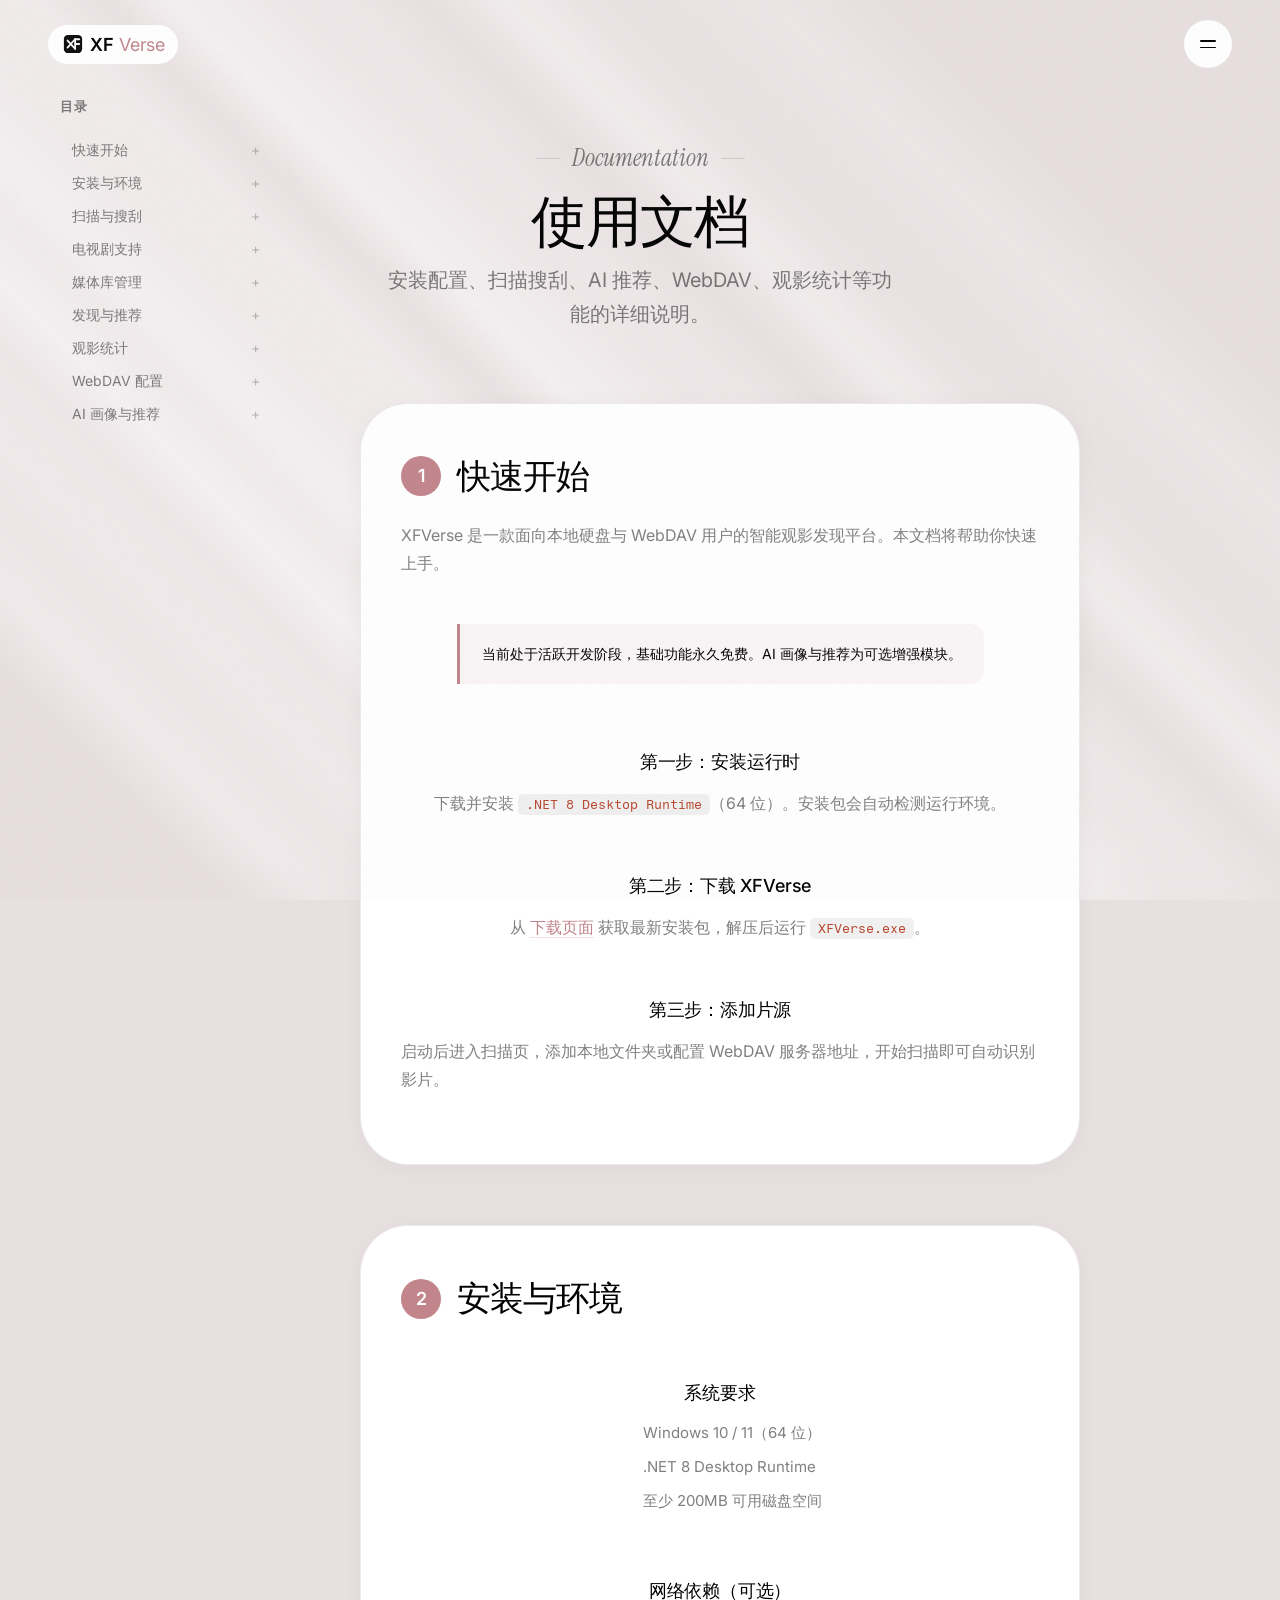
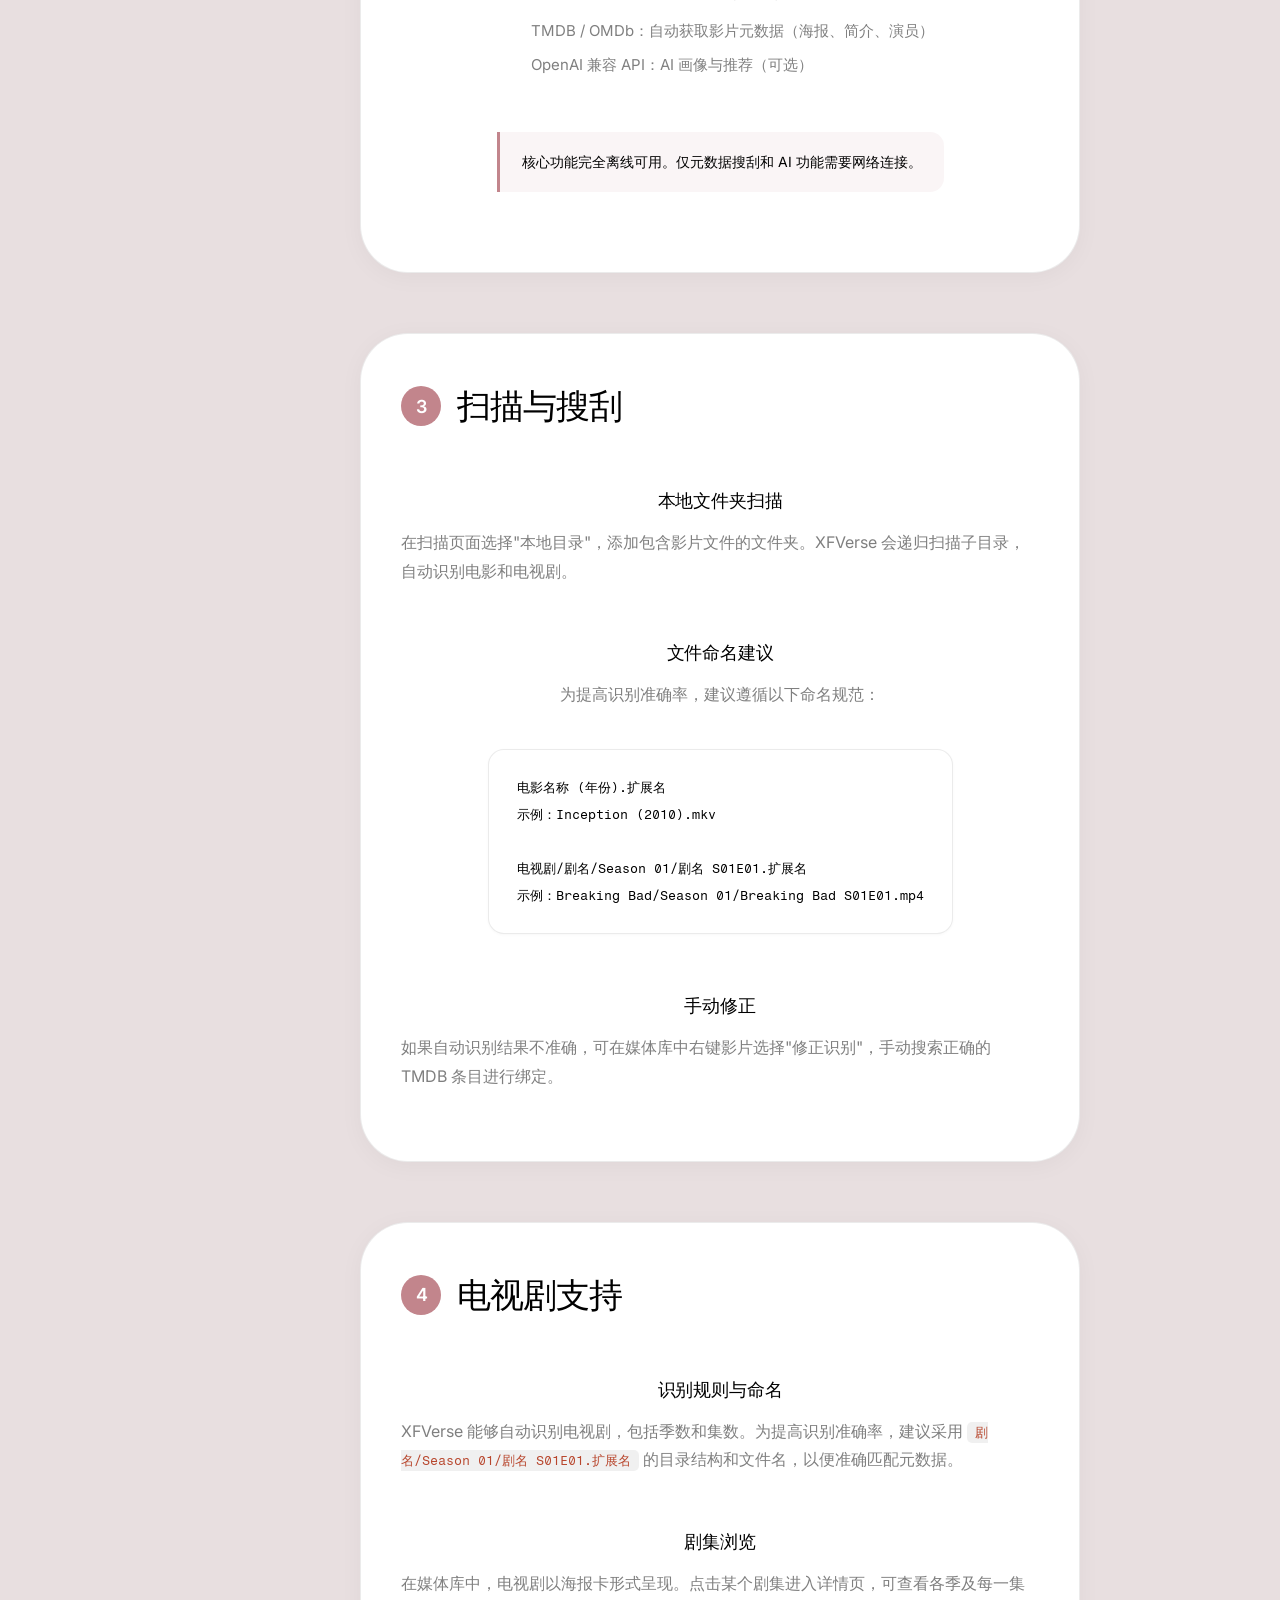
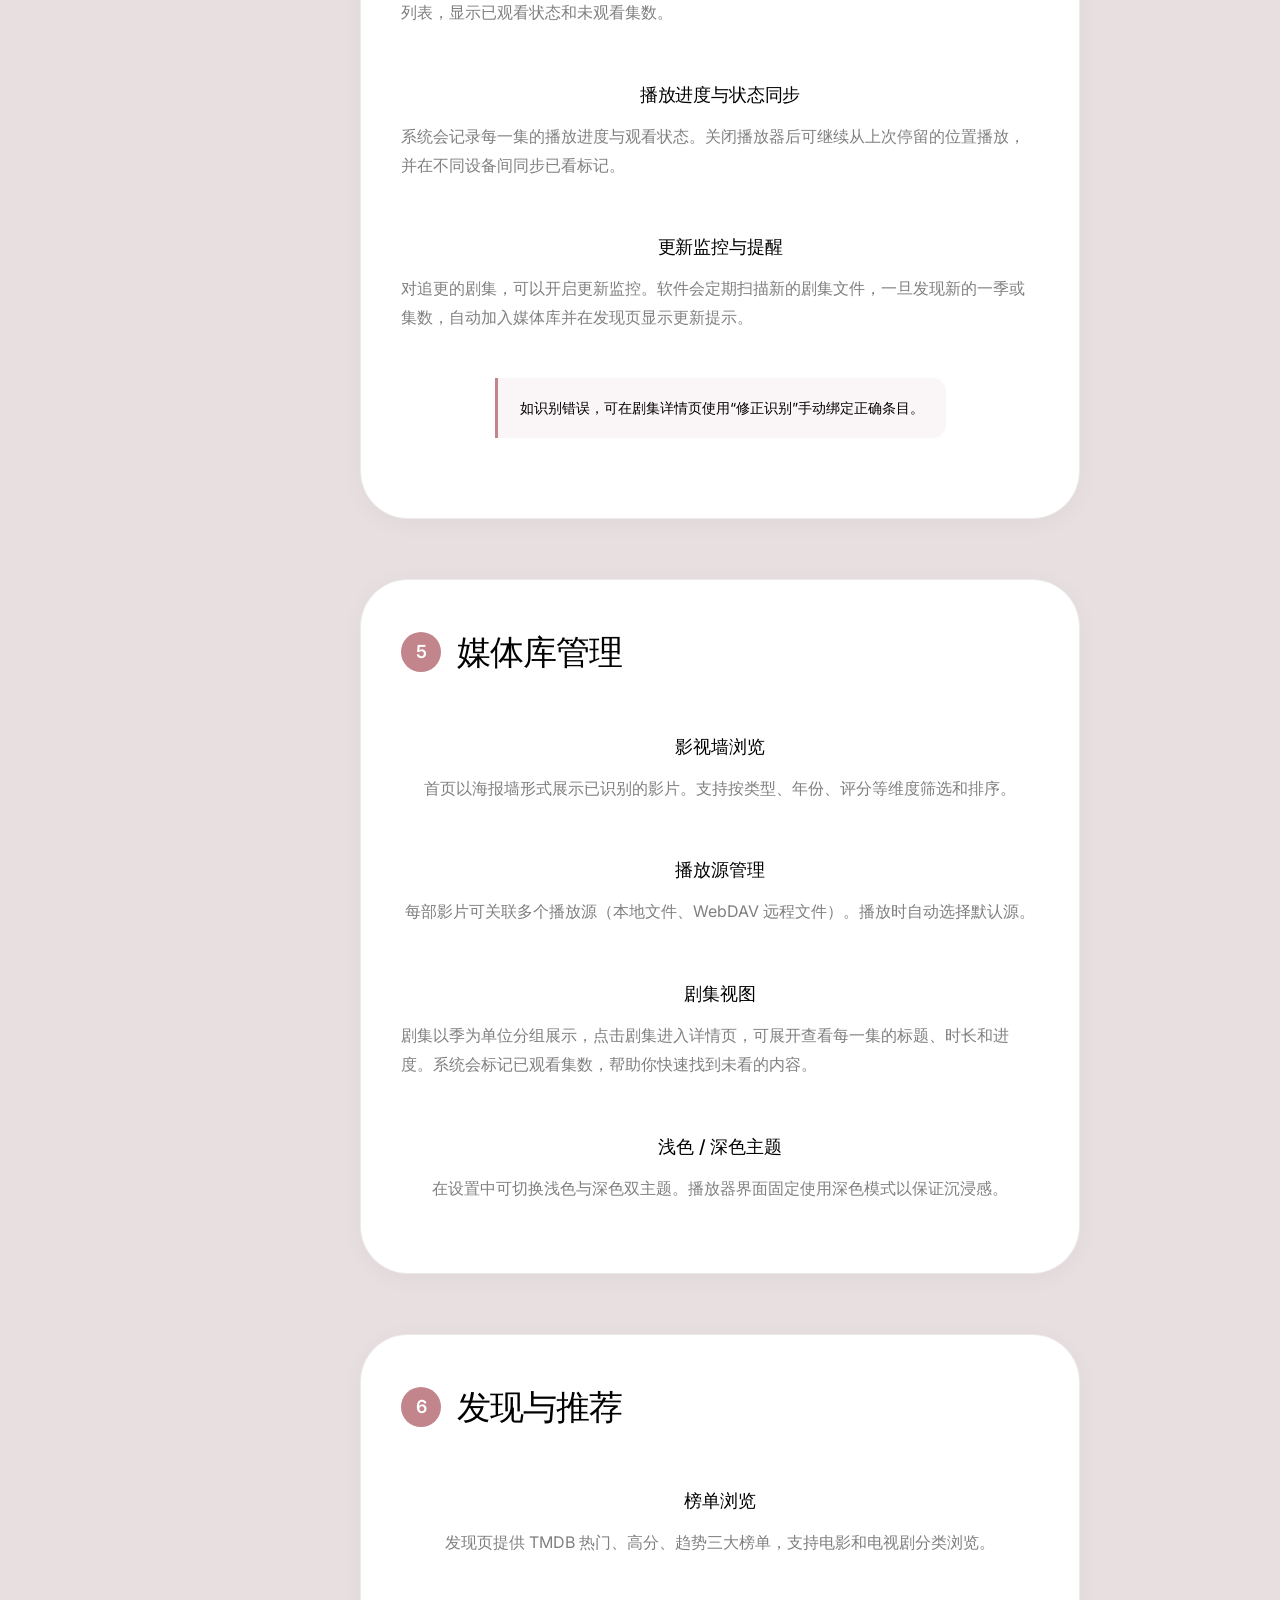
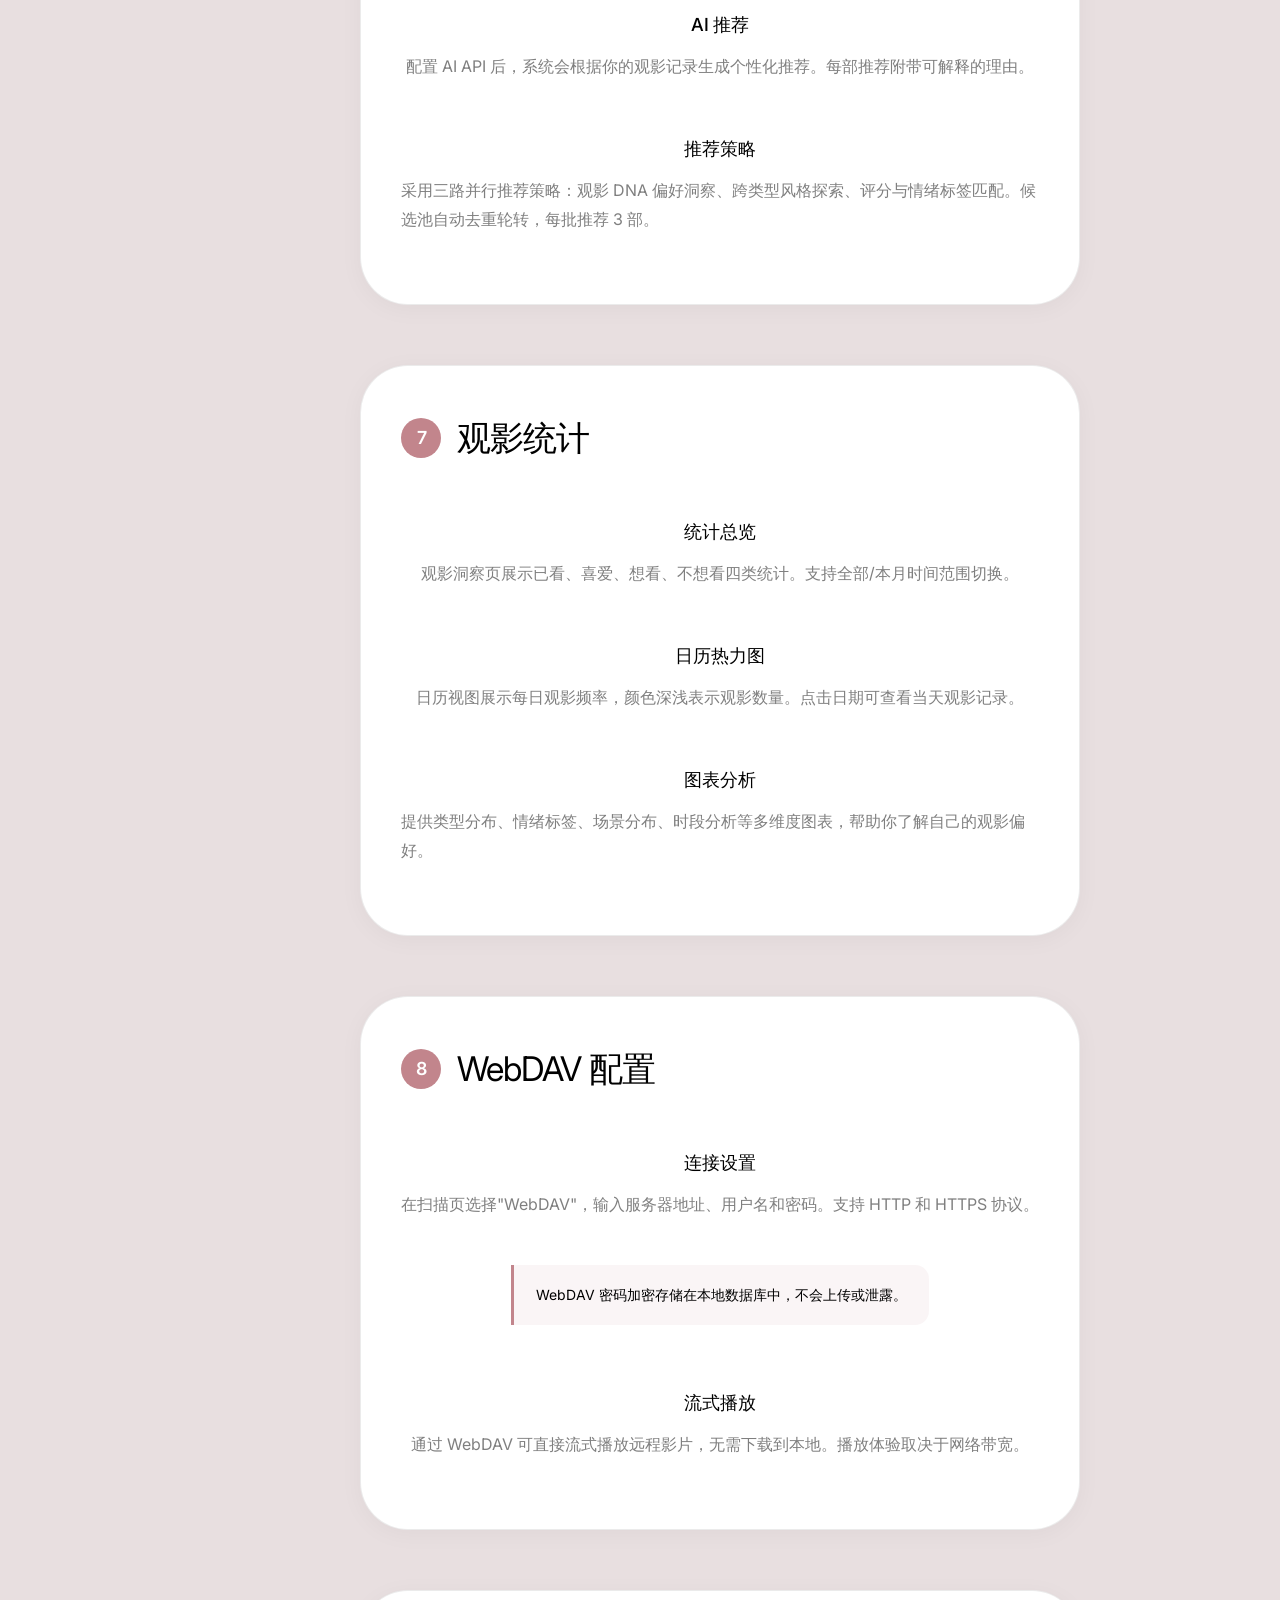
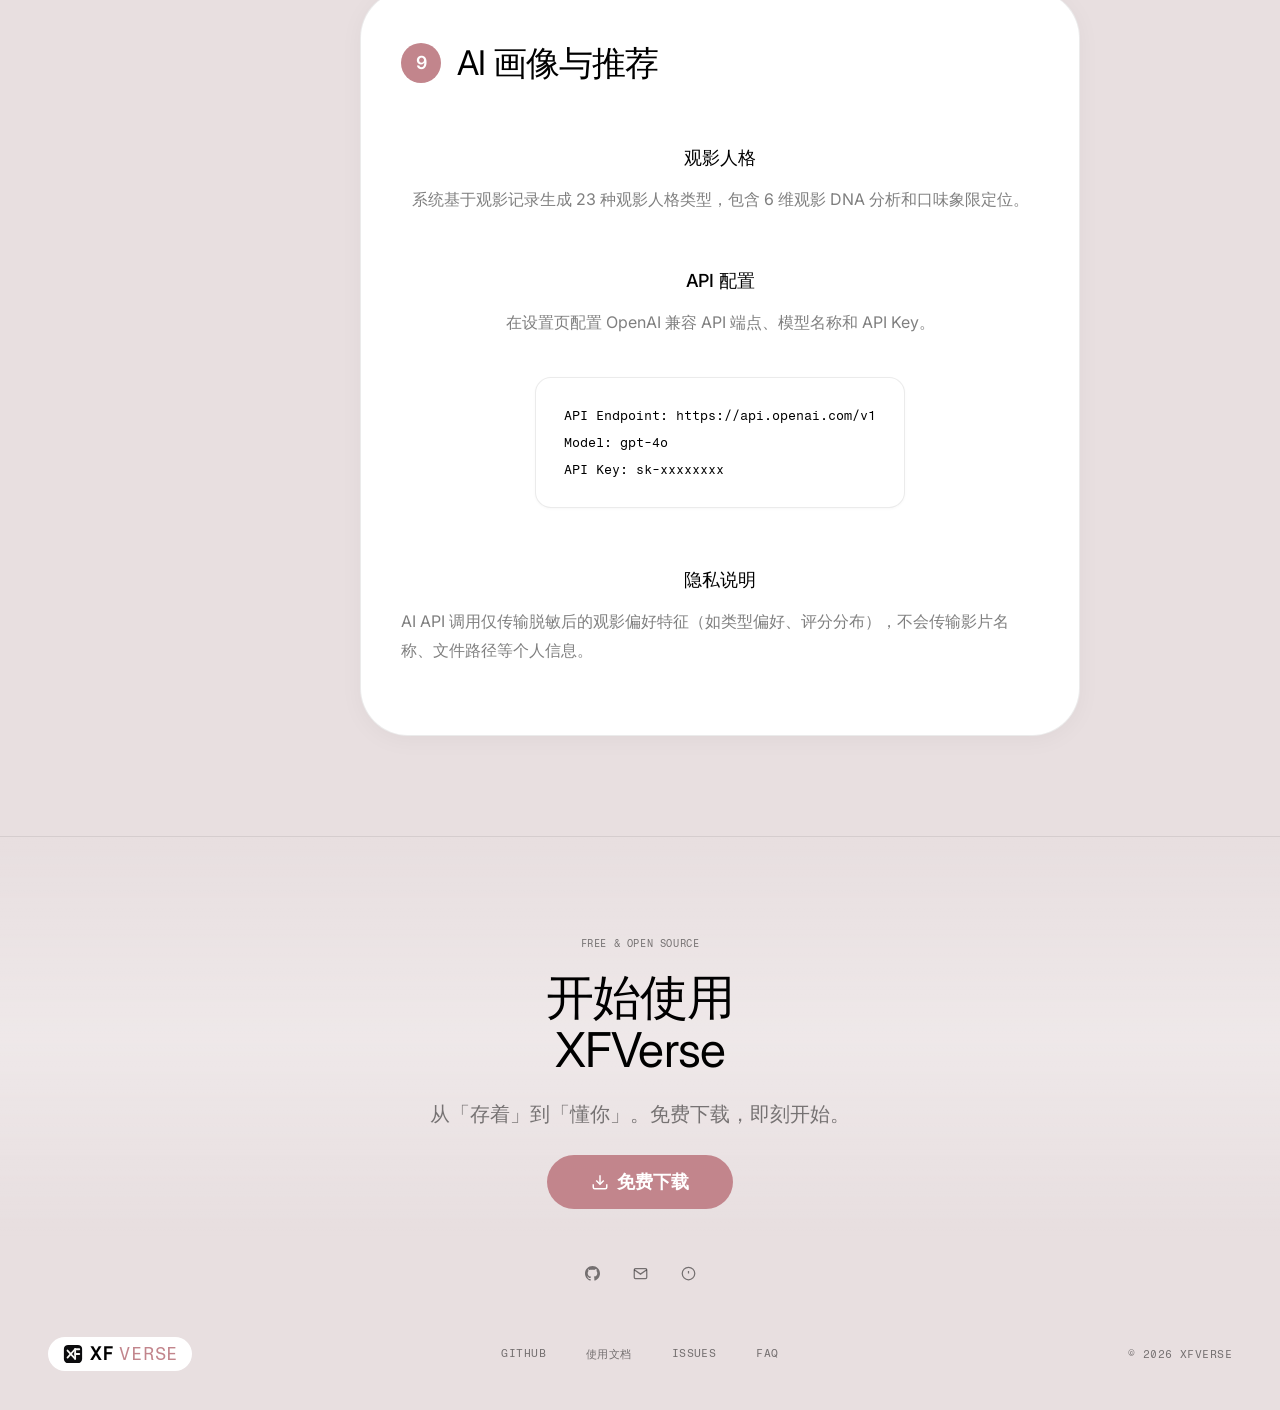
==== docs.html @ d174ed67 "fix: sidebar fixed at left:48px (aligned with logo), content centered independently - Sidebar: posit" ====
<!doctype html>
<html lang="zh-CN">
<head>
<meta charset="utf-8">
<meta name="viewport" content="width=device-width,initial-scale=1">
<title>XFVerse — 使用文档</title>
<meta name="description" content="XFVerse 使用文档 — 安装配置、扫描搜刮、AI 推荐、WebDAV、观影统计等功能的详细说明。">
<meta property="og:title" content="XFVerse — 使用文档">
<meta name="twitter:title" content="XFVerse — 使用文档">
<link rel="icon" href="assets/logo.svg">
<link rel="preconnect" href="https://fonts.googleapis.com">
<link rel="preconnect" href="https://fonts.gstatic.com" crossorigin>
<link href="https://fonts.googleapis.com/css2?family=Fragment+Mono&family=Instrument+Serif:ital@0;1&family=Inter:opsz,wght@14..32,300;14..32,400;14..32,500;14..32,600;14..32,700&display=swap" rel="stylesheet">
<style>

/* Inter Display alias — Hanzo uses "Inter Display" as separate family */
@font-face{font-family:"Inter Display";src:local("Inter");font-weight:300 700;font-style:normal;font-display:swap}
@font-face{font-family:"Inter Display";src:local("Inter");font-weight:300 700;font-style:italic;font-display:swap}

/* ============ RESET & ROOT ============ */
*,*::before,*::after{box-sizing:border-box;margin:0;padding:0}
:root{
  --bg:#e8dfe0;
  --surface:#fff;
  --surface-hover:#f5f5f5;
  --text:#000;
  --text-secondary:rgba(0,0,0,.5);
  --text-tertiary:rgba(0,0,0,.25);
  --accent:#c2858c;
  --accent-glow:rgba(194,133,140,.18);
  --accent-subtle:rgba(194,133,140,.08);
  --border:rgba(0,0,0,.08);
  --border-strong:rgba(0,0,0,.12);
  --radius-sm:16px;
  --radius-md:24px;
  --radius-lg:48px;
  --radius-xl:143px;
  --radius-pill:154px;
  --radius-wordmark:22px;
  --ease: cubic-bezier(.16,1,.3,1);
}
html{scroll-behavior:smooth;font-optical-sizing:auto}
body{
  background:var(--bg);color:var(--text);
  font-family:"Inter","PingFang SC","Microsoft YaHei",sans-serif;
  font-size:18px;font-weight:400;line-height:1.5;
  -webkit-font-smoothing:antialiased;-moz-osx-font-smoothing:grayscale;
  text-rendering:optimizeLegibility;
  position:relative;overflow-x:hidden;
}

/* ---- Background lights (Hanzo: white gradient blocks + mask) ---- */
.bg-light{position:fixed;inset:0;z-index:0;pointer-events:none;overflow:hidden}
.bg-light span{position:absolute;display:block;height:1269px;top:-209px;background:linear-gradient(#fff 0% 84%,transparent 100%);opacity:.4;transform:skewX(45deg)}
.bg-light span:nth-child(1){width:591px;left:calc(33.6% - 295px);mask:linear-gradient(90deg,transparent 0%,#000 20%,#000 55%,rgba(0,0,0,.13) 67%,#000 78%,transparent 97%)}
.bg-light span:nth-child(2){width:582px;left:calc(-1.5% - 291px);mask:linear-gradient(90deg,transparent 11%,#000 26%,rgba(0,0,0,.55) 42%,rgba(0,0,0,.13) 67%,#000 78%,transparent 97%)}
.bg-light span:nth-child(3){width:520px;left:calc(60% - 260px);mask:linear-gradient(90deg,transparent 0%,#000 25%,#000 50%,rgba(0,0,0,.2) 65%,#000 80%,transparent 95%);opacity:.3}
.bg-light span:nth-child(4){width:480px;left:calc(85% - 240px);mask:linear-gradient(90deg,transparent 5%,#000 22%,rgba(0,0,0,.4) 45%,#000 72%,transparent 98%);opacity:.25}
.bg-light span:nth-child(5){width:440px;left:calc(10% - 220px);mask:linear-gradient(90deg,transparent 0%,#000 18%,#000 55%,rgba(0,0,0,.15) 70%,#000 82%,transparent 100%);opacity:.25}

/* ---- Noise texture (SVG filter, adjusted to match Hanzo PNG) ---- */
body::after{
  content:"";position:fixed;inset:0;z-index:9999;pointer-events:none;opacity:.06;
  background-image:url("data:image/svg+xml,%3Csvg width='256' height='256' xmlns='http://www.w3.org/2000/svg'%3E%3Cfilter id='n'%3E%3CfeTurbulence type='fractalNoise' baseFrequency='.65' numOctaves='3' stitchTiles='stitch'/%3E%3C/filter%3E%3Crect width='256' height='256' filter='url(%23n)'/%3E%3C/svg%3E");
  background-repeat:repeat;background-size:256px;
}
a{color:inherit;text-decoration:none}ul{list-style:none}img{display:block;max-width:100%}

/* ============ TYPOGRAPHY (Hanzo scale: 108,80,72,56,48,44,32,28,24,20,18,16,13,12) ============ */
h1{font:400 clamp(48px,7vw,108px)/1.05 "Inter Display","Inter","PingFang SC",sans-serif;letter-spacing:-.03em;font-feature-settings:'salt' on}
h2{font:400 clamp(28px,4vw,48px)/1.12 "Inter Display","Inter","PingFang SC",sans-serif;letter-spacing:-.02em;font-feature-settings:'salt' on}
h3{font:400 24px/1.3 "Inter Display","Inter","PingFang SC",sans-serif;letter-spacing:-.01em;font-feature-settings:'salt' on}
.desc{font-size:clamp(16px,2vw,20px);color:var(--text-secondary);line-height:1.7}
.mono{font:400 11px "Fragment Mono",monospace;text-transform:uppercase;letter-spacing:.08em}
.big-num{font:300 clamp(44px,5vw,72px)/1 "Inter Display","Inter","PingFang SC",sans-serif}

/* ============ NAV (Hanzo: floating, no title bar, wordmark pill) ============ */
nav{position:fixed;top:20px;left:0;right:0;z-index:100;display:flex;align-items:center;justify-content:space-between;padding:0 48px}
.logo{font-size:18px;font-weight:600;letter-spacing:-.02em;color:var(--text);background:var(--surface);border-radius:var(--radius-wordmark);padding:6px 14px;transition:background .2s;display:inline-flex;align-items:center;gap:6px}
.logo:hover{background:var(--surface-hover)}
.logo span{font-weight:400;color:var(--accent)}

/* Menu button (Hanzo: white pill, 2-line icon) */
.menu-btn{width:48px;height:48px;border-radius:48px;background:#fff;border:none;cursor:pointer;display:flex;flex-direction:column;align-items:center;justify-content:center;gap:5px;position:relative;z-index:220;box-shadow:none;transition:background .25s var(--ease),transform .25s var(--ease)}
.menu-btn:hover{background:#f5f5f5}
.menu-btn span{display:block;width:16px;height:1.5px;background:#000;border-radius:10px;transform-origin:center;transition:transform .35s var(--ease),opacity .25s var(--ease)}
.menu-btn.open span:nth-child(1){transform:translateY(3.25px) rotate(45deg)}
.menu-btn.open span:nth-child(2){transform:translateY(-3.25px) rotate(-45deg)}

/* Menu overlay (transparent catch layer) */
.menu-overlay{position:fixed;inset:0;z-index:180;background:transparent;opacity:0;pointer-events:none;transition:opacity .25s var(--ease)}
.menu-overlay.open{opacity:1;pointer-events:auto}

/* Menu panel (compact top-right popover) */
/* Menu panel — Hanzo exact: asymmetric radius, dialog role */
.menu-panel{position:fixed;top:76px;right:48px;z-index:181;display:flex;flex-direction:column;align-items:stretch;gap:0;background:#fff;border-radius:24px 8px 24px 24px;padding:12px 8px 10px;min-width:200px;box-shadow:0 0 0 .5px rgba(0,0,0,.06),0 2px 8px rgba(0,0,0,.04),0 16px 48px rgba(0,0,0,.12);opacity:0;pointer-events:none;transform-origin:100% 0%;transform:translateY(-4px) scale(.96);transition:opacity .2s var(--ease),transform .24s var(--ease)}
.menu-overlay.open .menu-panel{opacity:1;pointer-events:auto;transform:translateY(0) scale(1)}
.menu-panel a{font:400 15px/1.4 "Inter Display","Inter","PingFang SC",sans-serif;letter-spacing:-.01em;color:#000;text-decoration:none;padding:8px 16px;border-radius:8px;transition:background .15s}
.menu-panel a:hover{background:rgba(0,0,0,.04)}
.menu-panel .menu-cta{font-weight:600;color:var(--accent)}
.menu-panel .menu-cta:hover{background:rgba(0,0,0,.04);color:var(--accent)}
/* Social icon row */
.menu-social{display:flex;gap:8px;padding:10px 12px 2px;margin-top:4px;border-top:1px solid rgba(0,0,0,.06)}
.menu-social a{display:flex;align-items:center;justify-content:center;width:34px;height:34px;border-radius:154px;border:1px solid rgba(0,0,0,.15);color:rgba(0,0,0,.4);padding:0;transition:border-color .2s,color .2s}
.menu-social a:hover{color:#000;border-color:rgba(0,0,0,.3);background:transparent}
.menu-social svg{width:15px;height:15px}

/* ============ SECTIONS ============ */
section{width:100%;display:flex;flex-direction:column;align-items:center;padding:120px 48px;position:relative;overflow:hidden}
.sec-wrap{width:100%;max-width:960px;display:flex;flex-direction:column;align-items:center}
.sec-wrap-wide{width:100%;max-width:1440px;display:flex;flex-direction:column;align-items:center}

.sec-head{display:flex;flex-direction:column;align-items:center;gap:16px;width:100%;margin-bottom:80px;text-align:center}
.sec-head .desc{max-width:560px}

.sec-tag{display:flex;align-items:center;gap:12px}
.sec-tag::before,.sec-tag::after{content:"";width:24px;height:1px;background:var(--border-strong)}
.sec-tag em{font-family:"Instrument Serif",serif;font-size:24px;font-style:italic;color:var(--text-secondary);font-weight:400}

/* ============ HERO (Hanzo pattern: slideshow + heading + ticker + desc + CTA) ============ */
.hero{min-height:100vh;justify-content:center;text-align:center;padding:160px 48px 100px}
.hero-content{position:relative;z-index:1;display:flex;flex-direction:column;align-items:center;gap:24px;max-width:960px}

/* Hero inline slideshow (Hanzo: small card inside heading, vertical scroll) */
.hero-heading{display:flex;flex-wrap:wrap;justify-content:center;align-items:center;gap:14px;max-width:1000px;text-align:center;font:400 clamp(48px,7vw,108px)/1.05 "Inter Display","Inter","PingFang SC",sans-serif;letter-spacing:-.03em;font-feature-settings:'salt' on}
.hero-heading span{display:inline-block;white-space:nowrap}
.hero-inline-slideshow{width:144px;height:108px;aspect-ratio:4/3;border:2px solid #000;border-radius:36px;background:#000;overflow:hidden;flex:0 0 auto;transform:rotate(-2.3deg);box-shadow:.565px .565px .799px -.708px rgba(0,0,0,.5),1.445px 1.445px 2.044px -1.417px rgba(0,0,0,.48),2.897px 2.897px 4.098px -2.125px rgba(0,0,0,.45),5.492px 5.492px 7.768px -2.833px rgba(0,0,0,.4),10.917px 10.917px 15.44px -3.542px rgba(0,0,0,.32),24px 24px 33.94px -4.25px rgba(0,0,0,.12)}
.hero-inline-track{display:flex;flex-direction:column;width:100%;height:100%;animation:hero-slide-y 9s infinite cubic-bezier(.16,1,.3,1)}
.hero-inline-track img{width:100%;height:100%;flex:0 0 100%;object-fit:cover;display:block}
@keyframes hero-slide-y{0%,28%{transform:translateY(0)}33%,61%{transform:translateY(-100%)}66%,94%{transform:translateY(-200%)}100%{transform:translateY(0)}}

.badge-red{display:inline-flex;align-items:center;gap:8px;padding:6px 18px;border-radius:100px;background:var(--accent);color:#fff;font:400 11px "Fragment Mono",monospace;letter-spacing:.04em;text-transform:uppercase}
.badge-red .dot{width:6px;height:6px;background:#8cd68f;border-radius:50%;flex-shrink:0}
.badge-outline{display:inline-flex;align-items:center;gap:8px;padding:6px 18px;border-radius:100px;border:1px solid var(--border-strong);font:400 11px "Fragment Mono",monospace;color:var(--text-secondary);letter-spacing:.04em;text-transform:uppercase}
.badge-outline .dot{width:6px;height:6px;background:#8cd68f;border-radius:50%;flex-shrink:0}

.hero .desc{text-align:center;max-width:600px}
.hero-ctas{display:flex;flex-direction:column;align-items:center;gap:16px;margin-top:8px}

/* ============ BUTTONS ============ */
.btn{display:inline-flex;align-items:center;gap:8px;padding:14px 36px;border-radius:var(--radius-pill);font:600 16px/1 "Inter",sans-serif;cursor:pointer;border:none;text-decoration:none;transition:all .35s var(--ease);white-space:nowrap;position:relative}
.btn svg{flex-shrink:0}
.btn-primary{background:var(--accent);color:#fff;overflow:hidden}
.btn-primary::after{content:"";position:absolute;inset:0;background:linear-gradient(135deg,transparent 40%,rgba(255,255,255,.12) 50%,transparent 60%);transform:translateX(-100%);transition:transform .5s}
.btn-primary:hover::after{transform:translateX(100%)}
.btn-primary:hover{transform:translateY(-2px);box-shadow:0 12px 32px var(--accent-glow)}
.btn-dark{background:var(--text);color:#fff}
.btn-dark:hover{background:var(--accent);transform:translateY(-2px);box-shadow:0 12px 32px var(--accent-glow)}
.btn-outline{background:transparent;color:var(--text);border:1px solid var(--border-strong)}
.btn-outline:hover{background:rgba(0,0,0,.03);border-color:rgba(0,0,0,.25);transform:translateY(-1px)}
.btn-lg{padding:18px 44px;font-size:18px}
.btn-xl{padding:22px 52px;font-size:20px}
.btn-group{display:flex;gap:16px;justify-content:center;flex-wrap:wrap}

/* ============ GRIDS ============ */
.grid-2{display:flex;gap:24px;width:100%}
.grid-3{display:flex;gap:10px;width:100%}
.grid-2+.grid-2,.grid-3+.grid-3{margin-top:10px}

/* ============ INTRO: IMAGE CAROUSEL + TAG + PILLS (Hanzo order) ============ */
#features{padding:0 48px 120px}
#features .sec-wrap-wide{max-width:1440px;width:100%}

/* Carousel stage */
.intro-carousel{width:100%;max-width:1440px;height:118vh;min-height:820px;max-height:1120px;position:relative;overflow:hidden;border-radius:24px;background:#2b2b2b;margin:0 auto 88px;box-shadow:0 0 0 8px rgba(255,255,255,.25),0 24px 80px rgba(0,0,0,.08)}

/* Mask overlays */
.intro-mask{position:absolute;left:0;right:0;z-index:2;pointer-events:none}
.intro-mask-top{top:0;height:42%;background:linear-gradient(180deg,#2b2b2b 0%,rgba(43,43,43,.92) 18%,rgba(43,43,43,.55) 48%,rgba(43,43,43,0) 100%)}
.intro-mask-bottom{bottom:0;height:28%;background:linear-gradient(0deg,#2b2b2b 0%,rgba(43,43,43,.7) 30%,rgba(43,43,43,0) 100%)}

/* Tickers stage */
.intro-tickers{position:absolute;z-index:1;left:0;right:0;top:-260px;height:calc(100% + 520px);display:grid;grid-template-columns:repeat(2,minmax(0,1fr));gap:48px;padding:0 48px;overflow:hidden}
.intro-tickers>section{min-width:0;height:100%;overflow:hidden;position:relative;display:flex;justify-content:center}

/* Image column UL */
.intro-carousel ul{width:100%;max-width:560px;margin:0 auto;padding:0;list-style:none;display:flex;flex-direction:column;gap:24px;animation:intro-scroll-up 46s linear infinite;will-change:transform}
.intro-tickers section:nth-child(2) ul{animation-duration:50s;animation-delay:-18s}
.intro-carousel li{width:100%;flex:0 0 auto}
.intro-carousel .carousel-img{width:100%;aspect-ratio:4/3;border-radius:16px;overflow:hidden;position:relative;background:rgba(255,255,255,.04)}
.intro-carousel .carousel-img div{position:absolute;inset:0;border-radius:inherit}
.intro-carousel .carousel-img img{width:100%;height:100%;display:block;object-fit:cover;object-position:center;border-radius:inherit}
@keyframes intro-scroll-up{0%{transform:translateY(0)}100%{transform:translateY(calc(-50% - 12px))}}

/* Center glass button */
.intro-center-btn{position:absolute;z-index:3;top:50%;left:50%;width:128px;height:128px;transform:translate(-50%,-50%);border-radius:213px;border:1px solid rgba(255,255,255,.9);background:rgba(255,255,255,.72);backdrop-filter:blur(3px);-webkit-backdrop-filter:blur(3px);display:flex;align-items:center;justify-content:center;color:#000;text-decoration:none;box-shadow:0 0 0 1px rgba(255,255,255,.35) inset,0 12px 32px rgba(0,0,0,.12);transition:transform .35s cubic-bezier(.16,1,.3,1),background .35s,box-shadow .35s}
.intro-center-btn svg{width:32px;height:32px;flex-shrink:0}
.intro-center-btn span{position:absolute;left:50%;bottom:-42px;transform:translateX(-50%) translateY(8px);white-space:nowrap;opacity:0;padding:8px 12px;border-radius:999px;background:#000;color:#fff;font:400 11px/1 "Fragment Mono",monospace;text-transform:uppercase;letter-spacing:.04em;pointer-events:none;transition:opacity .25s,transform .25s}
.intro-center-btn:hover{background:rgba(255,255,255,.94);transform:translate(-50%,-50%) scale(1.04);box-shadow:0 0 0 1px rgba(255,255,255,.55) inset,0 18px 48px rgba(0,0,0,.18)}
.intro-center-btn:hover span{opacity:1;transform:translateX(-50%) translateY(0)}

.pill-link-btn{display:inline-flex;align-items:center;gap:10px;padding:14px 32px;border-radius:213px;border:1px solid #fff;background:rgba(255,255,255,.75);backdrop-filter:blur(2px);-webkit-backdrop-filter:blur(2px);font:600 16px "Inter",sans-serif;color:var(--text);text-decoration:none;margin-top:48px;transition:all .3s var(--ease);box-shadow:0 2px 12px rgba(0,0,0,.04)}
.pill-link-btn:hover{background:rgba(255,255,255,.95);transform:translateY(-2px);box-shadow:0 8px 24px rgba(0,0,0,.08)}
.pill-link-btn svg{flex-shrink:0;color:var(--text-secondary)}

.service-pills{display:grid;grid-template-columns:repeat(3,auto);gap:10px;justify-content:center}
.service-pill{display:flex;align-items:center;gap:12px;padding:10px 20px;background:var(--surface);border:1px solid #fff;border-radius:var(--radius-xl);box-shadow:rgba(255,255,255,.25) 0 0 0 8px,rgba(0,0,0,.1) 12px 16px 16px 0;transition:transform .3s var(--ease),box-shadow .3s var(--ease)}
.service-pill:hover{transform:translateY(-3px)!important;box-shadow:rgba(255,255,255,.25) 0 0 0 8px,rgba(0,0,0,.15) 16px 20px 24px 0}
.service-pill .pill-icon{width:28px;height:28px;border-radius:26px;display:flex;align-items:center;justify-content:center;flex-shrink:0}
.service-pill .pill-label{font:400 15px "Inter",sans-serif;color:var(--text)}

/* ============ PROCESS (Hanzo: grid-based offset rotated cards) ============ */
.process-cards{position:relative;width:100%;max-width:1180px;margin:0 auto;display:grid;grid-template-columns:repeat(3,minmax(0,1fr));gap:32px;align-items:center;padding:40px 0 56px;overflow:visible}

/* Card item wrappers */
.process-card-item{position:relative;width:100%;min-width:0;height:280px;will-change:transform;transform-origin:center center;z-index:1}
.process-card-item-1{transform:translateY(-18px) rotate(-5deg);z-index:2}
.process-card-item-2{transform:translateY(34px) rotate(4deg);z-index:3}
.process-card-item-3{transform:translateY(-10px) rotate(-3deg);z-index:1}

/* Card body */
.process-card{width:100%;height:100%;background:var(--surface);border-radius:16px;padding:32px;display:flex;flex-direction:column;justify-content:space-between;align-items:flex-start;gap:24px;box-shadow:rgba(255,255,255,.25) 0 0 0 8px,rgba(0,0,0,.1) 12px 16px 16px 0;transition:transform .4s var(--ease),box-shadow .4s var(--ease)}
.process-card-item:hover .process-card{transform:translateY(-6px);box-shadow:rgba(255,255,255,.25) 0 0 0 8px,rgba(0,0,0,.15) 16px 24px 32px 0}

/* Number */
.process-card .p-num{font:300 72px/1.25 "Inter Display","Inter","PingFang SC",sans-serif;letter-spacing:-.06em;color:var(--text)}

/* Copy block */
.process-copy{display:flex;flex-direction:column;gap:4px;width:100%}
.process-card h3{font:400 20px/1.6 "Inter Display","Inter","PingFang SC",sans-serif;letter-spacing:-.02em;color:var(--text)}
.process-card p{font:400 16px/1.7 "Inter Display","Inter","PingFang SC",sans-serif;color:var(--text-secondary);max-width:300px}

/* Decorative line elements (behind cards) */
.process-deco{position:absolute;z-index:0;pointer-events:none;border-radius:999px;border:1.5px solid var(--accent);opacity:.35}
.process-deco-1{width:110px;height:160px;border-left-color:transparent;border-bottom-color:transparent;left:61%;bottom:56px;transform:rotate(-55deg)}
.process-deco-2{width:86px;height:128px;border-right-color:transparent;border-top-color:transparent;left:33%;top:18px;transform:translateX(-50%) rotate(-18deg)}

/* ============ TESTIMONIALS (Hanzo: curve image + large quote mark + text) ============ */
.testimonials{display:flex;gap:48px;width:100%}
.testimonial{flex:1 0 0;min-width:0;display:flex;flex-direction:column;gap:24px}
.testimonial:first-child{padding-top:0}
.testimonial:last-child{padding-top:60px}
.testimonials>:first-child{border-right:1px solid rgba(0,0,0,.12);padding-right:48px}
.testimonials>:last-child{padding-left:0}
.testimonial-top{display:flex;align-items:center;gap:16px}
.testimonial-curve{width:48px;height:48px;flex-shrink:0;border-radius:50%;overflow:hidden;position:relative}
.testimonial-curve img{position:absolute;inset:0;width:100%;height:100%;object-fit:cover}
.testimonial-meta{display:flex;flex-direction:column;gap:2px}
.testimonial-meta .t-name{font:600 14px/1.3 "Inter",sans-serif;color:var(--text)}
.testimonial-meta .t-role{font:400 13px/1.4 "Inter",sans-serif;color:var(--text-secondary)}
.testimonial-quote{font:700 44px/.8 "Inter Display","Inter",sans-serif;color:var(--text);opacity:.25;letter-spacing:-.04em;text-align:right;margin-top:-28px}
.testimonial blockquote{font:400 clamp(18px,2vw,22px)/1.4 "Inter Display","Inter","PingFang SC",sans-serif;color:var(--text);letter-spacing:-.01em}

/* ============ SHOT / PROJECT CARDS (Hanzo "Our Projects" style) ============ */
.shot{flex:1 0 0;min-width:0;background:var(--surface);border:1px solid var(--border);border-radius:var(--radius-md);overflow:hidden;transition:border-color .4s var(--ease),box-shadow .4s var(--ease),transform .4s var(--ease)}
.shot:hover{border-color:var(--border-strong);box-shadow:0 24px 64px rgba(0,0,0,.08);transform:translateY(-4px)}
.shot .shot-img{aspect-ratio:16/10;background:rgba(0,0,0,.02);position:relative;overflow:hidden}
.shot .shot-img img{position:absolute;inset:0;width:100%;height:100%;object-fit:cover;transition:transform .6s var(--ease)}
.shot:hover .shot-img img{transform:scale(1.03)}
.shot .shot-cap{padding:20px 24px;border-top:1px solid var(--border);display:flex;flex-direction:column;gap:4px}
.shot .shot-cap .cap-title{font-size:16px;font-weight:500;color:var(--text)}
.shot .shot-cap .cap-tag{font:400 10px "Fragment Mono",monospace;color:var(--text-secondary);text-transform:uppercase;letter-spacing:.06em}

/* ============ ABOUT (Hanzo: 1:1 grid, image + light info, bio + vertical-line experience) ============ */
.about-wrap{max-width:1440px}
.about-content{width:100%;display:grid;grid-template-columns:minmax(0,3.5fr) minmax(0,6.5fr);gap:48px;align-items:start}
.about-left{display:flex;flex-direction:column;gap:24px;align-self:start}

/* Left: 3:2 image card */
.about-image-card{position:relative;width:100%}
.about-image-rotate{width:100%;aspect-ratio:4/3;border-radius:24px;overflow:hidden;background:rgba(0,0,0,.04);box-shadow:rgba(255,255,255,.25) 0 0 0 8px,rgba(0,0,0,.08) 12px 16px 16px 0;transform:rotate(-2.2624deg);will-change:transform}
.about-image-rotate img{position:absolute;inset:0;width:100%;height:100%;object-fit:cover;object-position:center;display:block}

/* Image info — lightweight, pulled up below image */
.about-image-info{width:100%;display:flex;flex-direction:column;align-items:stretch;gap:8px;padding:0;margin-top:12px;border-radius:0;background:transparent;backdrop-filter:none;-webkit-backdrop-filter:none;border:none;position:relative;z-index:2}
.about-person-name{width:100%;text-align:right;font:600 14px/1.4 "Inter",sans-serif;color:var(--text)}
.about-info-bottom{width:100%;display:flex;align-items:center;justify-content:space-between;gap:16px}
.about-person-role{flex:1;text-align:right;font:400 12px/1.4 "Inter",sans-serif;color:var(--text-secondary)}
.about-social{display:flex;align-items:center;gap:8px}
.about-social a{width:24px;height:24px;border-radius:50%;display:flex;align-items:center;justify-content:center;color:rgba(0,0,0,.5);background:transparent;border:none;transition:color .2s}
.about-social a:hover{color:var(--accent);background:transparent}
.about-social svg{width:16px;height:16px}

/* Right: bio + small icon + vertical-line experience */
.about-main{display:flex;flex-direction:column;justify-content:space-between;gap:40px;padding-top:0;height:100%;align-self:stretch}
.about-text-top{width:100%}
.about-bio{flex:1;max-width:460px;font:400 clamp(15px,1.5vw,18px)/1.6 "Inter","PingFang SC",sans-serif;color:var(--text);text-wrap:balance}
.about-experience{width:100%;display:flex;flex-direction:column;margin-top:0;padding-left:40px;border-left:1px solid rgba(0,0,0,.18);border-top:none}
.about-exp-item{display:grid;grid-template-columns:225px 1fr auto;align-items:baseline;gap:24px;padding:16px 0;border-bottom:1px solid rgba(0,0,0,.1)}
.about-exp-item .exp-role,.about-exp-item .exp-company,.about-exp-item .exp-date{font:400 12px/1.4 "Fragment Mono","Inter",monospace;letter-spacing:.02em}
.about-exp-item .exp-role{color:var(--text);text-align:left}
.about-exp-item .exp-company{color:var(--text-secondary);text-align:left}
.about-exp-item .exp-date{color:var(--text-tertiary);text-align:right;white-space:nowrap}

/* ============ DOWNLOAD / PRICING (Hanzo pricing card style) ============ */
.dl-wrap{max-width:550px;width:100%}
.dl-card{background:var(--surface);border:1px solid var(--border);border-radius:var(--radius-md);padding:56px 48px;display:flex;flex-direction:column;align-items:center;gap:16px;text-align:center;transition:border-color .4s var(--ease),box-shadow .4s var(--ease);position:relative}
.dl-card:hover{border-color:var(--accent);box-shadow:0 0 80px var(--accent-glow)}
.dl-card .price{font:300 80px/1 "Inter Display","Inter","PingFang SC",sans-serif;color:var(--text);letter-spacing:-.04em}
.dl-card .period{font:400 16px "Inter",sans-serif;color:var(--text-secondary);margin-top:-12px}
.dl-card .dl-badge{display:inline-flex;align-items:center;gap:6px;padding:4px 14px;border-radius:100px;background:var(--accent);color:#fff;font:400 10px "Fragment Mono",monospace;letter-spacing:.04em;text-transform:uppercase;margin-bottom:8px}
.dl-meta{margin-top:24px;padding-top:32px;border-top:1px solid var(--border);display:flex;gap:24px;width:100%;text-align:left}
.dl-meta>div{flex:1;min-width:0}
.dl-meta .lbl{font:400 10px "Fragment Mono",monospace;color:var(--text-secondary);text-transform:uppercase;letter-spacing:.06em;margin-bottom:4px}
.dl-meta .val{font-size:13px;color:var(--text);line-height:1.75}
.dl-features{display:flex;flex-direction:column;align-items:center;gap:12px;width:100%;margin-top:4px}
.dl-features li{display:flex;align-items:center;gap:8px;font-size:14px;color:var(--text-secondary);padding:4px 0;text-align:center}
.dl-features li::before{content:"";width:6px;height:6px;border-radius:50%;background:var(--accent);flex-shrink:0;opacity:.5}

/* ============ FAQ ============ */
.faq-cta-card{background:var(--surface);border-radius:var(--radius-md);padding:48px 40px;display:flex;flex-direction:column;align-items:center;gap:16px;text-align:center;border:1px solid var(--border);box-shadow:rgba(255,255,255,.25) 0 0 0 8px,rgba(0,0,0,.08) 12px 16px 16px 0}
.faq-list{display:flex;flex-direction:column;width:100%}
.faq-item{border-top:1px solid rgba(0,0,0,.25)}
.faq-q{width:100%;display:flex;align-items:center;justify-content:space-between;padding:24px 0;text-align:left;font:400 18px/1.3 "Inter",sans-serif;background:none;border:none;cursor:pointer;color:var(--text);transition:color .2s}
.faq-q:hover{color:var(--accent)}
.faq-q .plus{width:24px;height:24px;display:flex;align-items:center;justify-content:center;flex-shrink:0;opacity:.75;transition:transform .35s var(--ease)}
.faq-q .plus svg{fill:var(--accent);color:var(--accent);width:16px;height:16px}
.faq-item.open .faq-q .plus{transform:rotate(45deg)}
.faq-a{overflow:hidden;max-height:0;transition:max-height .4s var(--ease)}
.faq-item.open .faq-a{max-height:400px;padding-bottom:24px}
.faq-a p{font-size:15px;color:var(--text-secondary);line-height:1.7;max-width:640px}

/* ============ TICKER ============ */
.ticker-wrap{width:100%;max-width:1440px;overflow:hidden;margin-top:56px;position:relative}
.ticker-wrap::before,.ticker-wrap::after{content:"";position:absolute;top:0;bottom:0;width:32px;z-index:2;pointer-events:none}
.ticker-wrap::before{left:0;background:linear-gradient(90deg,var(--bg) 20%,transparent 100%)}
.ticker-wrap::after{right:0;background:linear-gradient(270deg,var(--bg) 20%,transparent 100%)}
.ticker-track{display:flex;gap:48px;width:max-content;animation:ticker 35s linear infinite}
.ticker-item{font:400 12px "Inter","PingFang SC",sans-serif;color:var(--text-tertiary);letter-spacing:.02em;white-space:nowrap;transition:color .3s}
.ticker-item:hover{color:var(--text-secondary)}
@keyframes ticker{0%{transform:translateX(0)}100%{transform:translateX(-50%)}}
.ticker-track:hover{animation-play-state:paused}

/* ---- Trusted-by ticker (Hanzo: image logo strip) ---- */
.trusted-ticker{display:flex;gap:64px;align-items:center;justify-content:center;flex-wrap:wrap;padding:20px 0}
.trusted-item{font:400 14px "Inter Display","Inter","PingFang SC",sans-serif;color:var(--text-tertiary);letter-spacing:-.01em;transition:color .3s}
.trusted-item:hover{color:var(--text-secondary)}

/* ============ FOOTER (Hanzo: CTA + social links + wordmark + copyright) ============ */
footer{border-top:1px solid var(--border);padding:100px 48px 36px;max-width:1440px;margin:0 auto;display:flex;flex-direction:column;align-items:center;gap:48px;position:relative}
footer::before{content:"";position:absolute;top:0;left:0;right:0;height:400px;background:linear-gradient(180deg,transparent 0%,rgba(255,255,255,.3) 50%,transparent 100%);pointer-events:none;z-index:0}
footer>*{position:relative;z-index:1}
.footer-cta{text-align:center;max-width:600px;display:flex;flex-direction:column;align-items:center;gap:20px}
.footer-cta h2{font-size:clamp(32px,4vw,48px)}
.footer-cta .badge-mono{font:400 10px "Fragment Mono",monospace;color:var(--text-secondary);text-transform:uppercase;letter-spacing:.06em}
.footer-bottom{display:grid;grid-template-columns:1fr auto 1fr;align-items:center;gap:20px;width:100%}
.footer-bottom>:first-child{justify-self:start}
.footer-bottom>:last-child{justify-self:end;text-align:right}
.footer-bottom,.footer-bottom a{font:400 11px "Fragment Mono",monospace;color:var(--text-secondary);text-transform:uppercase;letter-spacing:.04em}
.footer-bottom a:hover{color:var(--accent)}
.ft-links{display:flex;gap:40px}
.footer-social{display:flex;gap:16px}
.footer-social a{display:flex;align-items:center;justify-content:center;width:32px;height:32px;border-radius:50%;color:var(--text-secondary);transition:color .2s}
.footer-social a:hover{color:var(--text)}
.footer-social svg{width:15px;height:15px}

/* ============ ANIMATIONS ============ */
.fade-up{opacity:0;transform:translateY(40px);transition:opacity .9s var(--ease),transform .9s var(--ease)}
.fade-up.on{opacity:1;transform:translateY(0)}
.hero .badge-red{animation:fade-in-up .7s .1s var(--ease) both}
.hero .hero-heading{animation:fade-in-up .7s .2s var(--ease) both}
.hero .ticker-wrap{animation:fade-in-up .7s .35s var(--ease) both}
.hero .desc{animation:fade-in-up .7s .45s var(--ease) both}
.hero .hero-ctas{animation:fade-in-up .7s .55s var(--ease) both}
@keyframes fade-in-up{from{opacity:0;transform:translateY(24px)}to{opacity:1;transform:translateY(0)}}
.grid-3 .card:nth-child(1){transition-delay:0s}
.grid-3 .card:nth-child(2){transition-delay:.06s}
.grid-3 .card:nth-child(3){transition-delay:.12s}
.grid-2 .shot:nth-child(1){transition-delay:0s}.grid-2 .shot:nth-child(2){transition-delay:.08s}
.grid-2 .shot:nth-child(3){transition-delay:.16s}.grid-2 .shot:nth-child(4){transition-delay:.24s}

/* ============ RESPONSIVE ============ */
@media(max-width:1024px){
  .process-cards{max-width:960px;gap:24px}
  .process-card-item{height:250px}
  .process-card{padding:28px}
  .process-card .p-num{font-size:64px}
  .process-card p{font-size:14px}
}
@media(max-width:809px){
  .process-cards{display:flex;flex-direction:column;gap:24px;max-width:420px;padding:16px 0 0}
  .process-card-item{width:100%;height:230px;transform:none!important}
  .process-deco{display:none}
  nav{padding:0 24px;top:12px}
  .menu-btn{width:44px;height:44px}
  .menu-panel{top:62px;right:24px;min-width:180px;padding:12px 8px 10px}
  .menu-panel a{padding:8px 16px;font-size:15px}
  section{padding:80px 24px}.hero{padding:140px 24px 80px}.sec-head{margin-bottom:56px}
  .grid-2,.grid-3,.process-cards,.testimonials{flex-direction:column}
  .about-content{grid-template-columns:1fr;gap:40px;align-items:start}
  .about-left{gap:20px}
  .about-image-info{margin-top:0}
  .about-main{gap:32px}
  .about-bio{max-width:none;font-size:16px}
  .about-experience{padding-left:0;border-left:none;border-top:1px solid rgba(0,0,0,.1)}
  .about-exp-item{grid-template-columns:1fr;gap:4px}
  .about-exp-item .exp-date{text-align:left}
  .dl-meta{flex-direction:column;gap:16px}.dl-card{padding:44px 32px}
  footer{padding:56px 24px 28px;margin-top:56px}.ft-links{gap:24px}
  #features{padding:0 24px 80px}
  .intro-carousel{height:80vh;min-height:560px;max-height:760px;margin-bottom:64px}
  .intro-tickers{top:-180px;height:calc(100% + 360px);gap:24px;padding:0 24px}
  .intro-carousel ul{gap:18px}
  .intro-center-btn{width:96px;height:96px}
  .intro-center-btn svg{width:26px;height:26px}
  .intro-center-btn span{display:none}
  .exp-item{grid-template-columns:1fr;gap:4px}
  .hero-heading{gap:10px}
  .hero-inline-slideshow{width:112px;height:84px;border-radius:28px}
  .trusted-ticker{gap:32px}
}
@media(max-width:480px){
  .menu-panel{right:16px;min-width:180px;width:calc(100vw - 32px);max-width:220px}
  .intro-tickers{top:-140px;height:calc(100% + 280px);gap:16px;padding:0 16px}
  .intro-carousel .carousel-img{border-radius:12px}
  .process-card-item{height:200px}
  .process-card{padding:28px}
  .process-card .p-num{font-size:56px}
  .process-card p{font-size:14px}
  .about-bio{font-size:15px}
  .about-info-bottom{flex-direction:column;align-items:flex-end}
  .about-social{align-self:flex-start}
  .about-person-role{text-align:right}
}


.docs-page{max-width:1200px;margin:72px auto 100px;padding:0 48px 0 320px;min-height:60vh}
.docs-sidebar{width:224px;flex-shrink:0;position:fixed;left:48px;top:100px;bottom:40px;display:flex;flex-direction:column;gap:1px;overflow-y:auto;z-index:50}
.docs-sidebar-title{font:600 13px/1 "Inter","PingFang SC",sans-serif;color:var(--text-secondary);text-transform:uppercase;letter-spacing:.06em;padding:0 12px 20px;margin-bottom:0}
.docs-sidebar a{display:flex;align-items:center;gap:8px;padding:9px 12px;font:400 14px/1 "Inter","PingFang SC",sans-serif;color:var(--text-secondary);border-radius:10px;transition:all .18s;text-decoration:none;position:relative;cursor:pointer}
.docs-sidebar a::before{content:"";width:4px;height:4px;border-radius:50%;background:var(--accent);opacity:0;transition:opacity .18s;flex-shrink:0}
.docs-sidebar a:hover{color:var(--text);background:rgba(0,0,0,.03)}
.docs-sidebar a.active{color:var(--text);background:var(--surface);font-weight:500;box-shadow:0 1px 3px rgba(0,0,0,.04)}
.docs-sidebar a.active::before{opacity:1}
/* Sub-nav toggle */
.docs-sidebar .docs-nav-parent{font-weight:400;color:var(--text-secondary)}
.docs-sidebar .docs-nav-parent::after{content:"+";margin-left:auto;font-size:14px;color:var(--text-tertiary);transition:transform .2s}
.docs-sidebar .docs-nav-parent.open::after{content:"−";transform:rotate(0)}
.docs-nav-children{display:none;flex-direction:column;padding-left:20px;gap:0}
.docs-nav-children.open{display:flex}
.docs-nav-children a{font-size:13px;padding:6px 12px}
.docs-content{flex:1;min-width:0;max-width:720px}
.docs-content section{padding:52px 40px;margin-bottom:60px;border:1px solid var(--border);border-radius:var(--radius-lg);background:var(--surface);box-shadow:0 4px 24px rgba(0,0,0,.04)}
.docs-content section h2{text-align:left;width:100%}
.docs-content section p,.docs-content section li{text-align:left}
.docs-content section:first-of-type{border-top:1px solid var(--border);padding-top:52px}
.docs-content h2{font:400 34px/1.2 "Inter Display","Inter","PingFang SC",sans-serif;margin:0 0 24px;letter-spacing:-.03em;color:var(--text)}

/* Numbered sections styling */
.docs-content{
  counter-reset: docs-section;
}
.docs-content section{
  counter-increment: docs-section;
}
.docs-content section h2{
  position: relative;
  padding-left: 56px;
}
.docs-content section h2::before{
  content: counter(docs-section);
  position: absolute;
  left: 0;
  top: 50%;
  transform: translateY(-50%);
  width: 40px;
  height: 40px;
  border-radius: 50%;
  background: var(--accent);
  color: #fff;
  display: flex;
  align-items: center;
  justify-content: center;
  font-weight: 600;
  font-size: 18px;
}
.docs-content h3{font:500 18px/1.5 "Inter","PingFang SC",sans-serif;margin:36px 0 14px;color:var(--text);letter-spacing:-.01em}
.docs-content p{font:400 16px/1.8 "Inter","PingFang SC",sans-serif;color:var(--text-secondary);margin-bottom:18px}
.docs-content code{font:400 13px/1.5 "Fragment Mono",monospace;background:rgba(0,0,0,.06);padding:3px 8px;border-radius:5px;color:#b8472e}
.docs-content pre{background:var(--surface);border-radius:16px;padding:24px 28px;overflow-x:auto;margin:22px 0;border:1px solid var(--border);box-shadow:0 1px 3px rgba(0,0,0,.03)}
.docs-content pre code{background:none;padding:0;font-size:13px;line-height:1.8;color:var(--text)}
.docs-content ul,.docs-content ol{padding-left:24px;margin-bottom:18px}
.docs-content li{font:400 15px/1.75 "Inter","PingFang SC",sans-serif;color:var(--text-secondary);margin-bottom:8px}
.docs-content li::marker{color:var(--accent);font-weight:600}
.docs-content .docs-note{background:var(--accent-subtle);border-left:3px solid var(--accent);padding:18px 22px;border-radius:0 14px 14px 0;margin:28px 0;font:400 14px/1.7 "Inter","PingFang SC",sans-serif;color:var(--text)}
.docs-content a{color:var(--accent);text-decoration:none;font-weight:500;border-bottom:1px solid rgba(194,133,140,.25);transition:border-color .15s}
.docs-content a:hover{color:var(--text);border-bottom-color:var(--text)}
@media(max-width:809px){section:first-of-type{padding:120px 24px 0!important}.docs-page{padding:0 24px;margin-top:40px}.docs-sidebar{position:static;left:auto;top:auto;bottom:auto;width:100%;flex-direction:row;flex-wrap:wrap;gap:8px;overflow-x:auto;padding-bottom:20px;border-bottom:1px solid var(--border)}.docs-sidebar a{white-space:nowrap;font-size:13px;padding:6px 12px;border-radius:20px;border:1px solid var(--border)}.docs-sidebar a.active{border-color:var(--accent)}.docs-sidebar-title{display:none}.docs-sidebar a::before{display:none}.docs-nav-children{display:none!important}.docs-nav-parent::after{display:none}.docs-content h2{font-size:26px}}
@media(max-width:809px){
  .docs-content section{
    padding:40px 24px;
    margin-bottom:40px;
    border-radius:var(--radius-md);
  }
  /* Adjust numbered badge sizing on small screens */
  .docs-content section h2{
    padding-left:48px;
  }
  .docs-content section h2::before{
    width:32px;
    height:32px;
    font-size:16px;
    transform: translateY(-50%);
  }
}
</style>
</head>
<body>
<div class="bg-light"><span></span><span></span><span></span><span></span><span></span></div>

<!-- ====== NAV (Hanzo: floating, wordmark pill + menu icon) ====== -->
<nav>
  <a href="index.html" class="logo"><svg width="22" height="22" viewBox="0 0 1024 1024" style="flex-shrink:0"><rect x="88" y="88" width="848" height="848" rx="196" fill="#0B0B0D"/><g fill="none" stroke="#F7F7F5" stroke-width="84" stroke-linecap="round" stroke-linejoin="round"><line x1="258" y1="350" x2="605" y2="732"/><line x1="605" y1="292" x2="258" y2="682"/><line x1="612" y1="292" x2="612" y2="732"/><line x1="612" y1="292" x2="804" y2="292"/><line x1="612" y1="512" x2="804" y2="512"/></g></svg>XF<span>Verse</span></a>
  <button class="menu-btn" id="menuBtn" aria-label="Menu"><span></span><span></span></button>
</nav>
<div class="menu-overlay" id="menuOverlay">
  <div class="menu-panel" role="dialog">
    <a href="index.html#features">功能特性</a>
    <a href="index.html#process">使用流程</a>
    <a href="index.html#projects">界面预览</a>
    <a href="docs.html">使用文档</a>
      <a href="index.html#faq">常见问题</a>
      <a href="index.html#download" class="menu-cta">下载 XFVerse</a>
    <div class="menu-social">
      <a href="https://github.com/jdxbb/XFVerse" target="_blank" aria-label="GitHub"><svg viewBox="0 0 24 24" fill="currentColor"><path d="M12 0C5.37 0 0 5.37 0 12c0 5.3 3.438 9.8 8.205 11.387.6.113.82-.258.82-.577 0-.285-.01-1.04-.015-2.04-3.338.724-4.042-1.61-4.042-1.61-.546-1.385-1.335-1.755-1.335-1.755-1.087-.744.084-.729.084-.729 1.205.084 1.838 1.236 1.838 1.236 1.07 1.835 2.809 1.305 3.495.998.108-.776.417-1.305.76-1.605-2.665-.3-5.466-1.332-5.466-5.93 0-1.31.465-2.38 1.235-3.22-.135-.303-.54-1.523.105-3.176 0 0 1.005-.322 3.3 1.23.96-.267 1.98-.399 3-.405 1.02.006 2.04.138 3 .405 2.28-1.552 3.285-1.23 3.285-1.23.645 1.653.24 2.873.12 3.176.765.84 1.23 1.91 1.23 3.22 0 4.61-2.805 5.625-5.475 5.92.42.36.81 1.096.81 2.22 0 1.605-.015 2.896-.015 3.286 0 .315.21.69.825.57C20.565 21.795 24 17.295 24 12c0-6.63-5.37-12-12-12"/></svg></a>
      <a href="mailto:jdxbb@stu2023.jnu.edu.cn" aria-label="Email"><svg viewBox="0 0 24 24" fill="none" stroke="currentColor" stroke-width="2"><path d="M4 4h16c1.1 0 2 .9 2 2v12c0 1.1-.9 2-2 2H4c-1.1 0-2-.9-2-2V6c0-1.1.9-2 2-2z"/><polyline points="22,6 12,13 2,6"/></svg></a>
    </div>
  </div>
</div>


<section style="padding:140px 48px 0;text-align:center">
  <div class="sec-wrap" style="max-width:1200px">
    <div class="sec-tag" style="margin-bottom:16px"><em>Documentation</em></div>
    <h1 style="font-size:clamp(36px,5vw,56px);margin-bottom:12px">使用文档</h1>
    <p class="desc" style="max-width:520px">安装配置、扫描搜刮、AI 推荐、WebDAV、观影统计等功能的详细说明。</p>
  </div>
</section>

<div class="docs-page">
  <aside class="docs-sidebar">
    <div class="docs-sidebar-title">目录</div>
    <a href="#quickstart" class="docs-nav-parent">快速开始</a>
    <div class="docs-nav-children">
      <a href="#quickstart-runtime">安装运行时</a>
      <a href="#quickstart-download">下载 XFVerse</a>
      <a href="#quickstart-source">添加片源</a>
    </div>
    <a href="#install" class="docs-nav-parent">安装与环境</a>
    <div class="docs-nav-children">
      <a href="#install-req">系统要求</a>
      <a href="#install-net">网络依赖</a>
    </div>
    <a href="#scan" class="docs-nav-parent">扫描与搜刮</a>
    <div class="docs-nav-children">
      <a href="#scan-local">本地文件夹</a>
      <a href="#scan-naming">文件命名</a>
      <a href="#scan-fix">手动修正</a>
    </div>
    <a href="#series" class="docs-nav-parent">电视剧支持</a>
    <div class="docs-nav-children">
      <a href="#series-naming">识别与命名</a>
      <a href="#series-browse">剧集浏览</a>
      <a href="#series-progress">进度与同步</a>
      <a href="#series-updates">更新与提醒</a>
    </div>
    <a href="#library" class="docs-nav-parent">媒体库管理</a>
    <div class="docs-nav-children">
      <a href="#library-wall">影视墙</a>
      <a href="#library-sources">播放源</a>
      <a href="#library-episodes">剧集视图</a>
      <a href="#library-theme">双主题</a>
    </div>
    <a href="#discovery" class="docs-nav-parent">发现与推荐</a>
    <div class="docs-nav-children">
      <a href="#disco-charts">榜单浏览</a>
      <a href="#disco-ai">AI 推荐</a>
      <a href="#disco-strategy">推荐策略</a>
    </div>
    <a href="#stats" class="docs-nav-parent">观影统计</a>
    <div class="docs-nav-children">
      <a href="#stats-overview">统计总览</a>
      <a href="#stats-calendar">日历热力图</a>
      <a href="#stats-charts">图表分析</a>
    </div>
    <a href="#webdav" class="docs-nav-parent">WebDAV 配置</a>
    <div class="docs-nav-children">
      <a href="#webdav-setup">连接设置</a>
      <a href="#webdav-stream">流式播放</a>
    </div>
    <a href="#ai" class="docs-nav-parent">AI 画像与推荐</a>
    <div class="docs-nav-children">
      <a href="#ai-persona">观影人格</a>
      <a href="#ai-config">API 配置</a>
      <a href="#ai-privacy">隐私说明</a>
    </div>
  </aside>

  <main class="docs-content">
    <section id="quickstart">
      <h2>快速开始</h2>
      <p>XFVerse 是一款面向本地硬盘与 WebDAV 用户的智能观影发现平台。本文档将帮助你快速上手。</p>
      <div class="docs-note">当前处于活跃开发阶段，基础功能永久免费。AI 画像与推荐为可选增强模块。</div>
      <h3 id="quickstart-runtime">第一步：安装运行时</h3>
      <p>下载并安装 <code>.NET 8 Desktop Runtime</code>（64 位）。安装包会自动检测运行环境。</p>
      <h3 id="quickstart-download">第二步：下载 XFVerse</h3>
      <p>从 <a href="index.html#download">下载页面</a> 获取最新安装包，解压后运行 <code>XFVerse.exe</code>。</p>
      <h3 id="quickstart-source">第三步：添加片源</h3>
      <p>启动后进入扫描页，添加本地文件夹或配置 WebDAV 服务器地址，开始扫描即可自动识别影片。</p>
    </section>

    <section id="install">
      <h2>安装与环境</h2>
      <h3 id="install-req">系统要求</h3>
      <ul><li>Windows 10 / 11（64 位）</li><li>.NET 8 Desktop Runtime</li><li>至少 200MB 可用磁盘空间</li></ul>
      <h3 id="install-net">网络依赖（可选）</h3>
      <ul><li>TMDB / OMDb：自动获取影片元数据（海报、简介、演员）</li><li>OpenAI 兼容 API：AI 画像与推荐（可选）</li></ul>
      <div class="docs-note">核心功能完全离线可用。仅元数据搜刮和 AI 功能需要网络连接。</div>
    </section>

    <section id="scan">
      <h2>扫描与搜刮</h2>
      <h3 id="scan-local">本地文件夹扫描</h3>
      <p>在扫描页面选择"本地目录"，添加包含影片文件的文件夹。XFVerse 会递归扫描子目录，自动识别电影和电视剧。</p>
      <h3 id="scan-naming">文件命名建议</h3>
      <p>为提高识别准确率，建议遵循以下命名规范：</p>
      <pre><code>电影名称 (年份).扩展名
示例：Inception (2010).mkv

电视剧/剧名/Season 01/剧名 S01E01.扩展名
示例：Breaking Bad/Season 01/Breaking Bad S01E01.mp4</code></pre>
      <h3 id="scan-fix">手动修正</h3>
      <p>如果自动识别结果不准确，可在媒体库中右键影片选择"修正识别"，手动搜索正确的 TMDB 条目进行绑定。</p>
    </section>

    <section id="series">
      <h2>电视剧支持</h2>
      <h3 id="series-naming">识别规则与命名</h3>
      <p>XFVerse 能够自动识别电视剧，包括季数和集数。为提高识别准确率，建议采用 <code>剧名/Season 01/剧名 S01E01.扩展名</code> 的目录结构和文件名，以便准确匹配元数据。</p>
      <h3 id="series-browse">剧集浏览</h3>
      <p>在媒体库中，电视剧以海报卡形式呈现。点击某个剧集进入详情页，可查看各季及每一集列表，显示已观看状态和未观看集数。</p>
      <h3 id="series-progress">播放进度与状态同步</h3>
      <p>系统会记录每一集的播放进度与观看状态。关闭播放器后可继续从上次停留的位置播放，并在不同设备间同步已看标记。</p>
      <h3 id="series-updates">更新监控与提醒</h3>
      <p>对追更的剧集，可以开启更新监控。软件会定期扫描新的剧集文件，一旦发现新的一季或集数，自动加入媒体库并在发现页显示更新提示。</p>
      <div class="docs-note">如识别错误，可在剧集详情页使用“修正识别”手动绑定正确条目。</div>
    </section>

    <section id="library">
      <h2>媒体库管理</h2>
      <h3 id="library-wall">影视墙浏览</h3>
      <p>首页以海报墙形式展示已识别的影片。支持按类型、年份、评分等维度筛选和排序。</p>
      <h3 id="library-sources">播放源管理</h3>
      <p>每部影片可关联多个播放源（本地文件、WebDAV 远程文件）。播放时自动选择默认源。</p>
      <h3 id="library-episodes">剧集视图</h3>
      <p>剧集以季为单位分组展示，点击剧集进入详情页，可展开查看每一集的标题、时长和进度。系统会标记已观看集数，帮助你快速找到未看的内容。</p>
      <h3 id="library-theme">浅色 / 深色主题</h3>
      <p>在设置中可切换浅色与深色双主题。播放器界面固定使用深色模式以保证沉浸感。</p>
    </section>

    <section id="discovery">
      <h2>发现与推荐</h2>
      <h3 id="disco-charts">榜单浏览</h3>
      <p>发现页提供 TMDB 热门、高分、趋势三大榜单，支持电影和电视剧分类浏览。</p>
      <h3 id="disco-ai">AI 推荐</h3>
      <p>配置 AI API 后，系统会根据你的观影记录生成个性化推荐。每部推荐附带可解释的理由。</p>
      <h3 id="disco-strategy">推荐策略</h3>
      <p>采用三路并行推荐策略：观影 DNA 偏好洞察、跨类型风格探索、评分与情绪标签匹配。候选池自动去重轮转，每批推荐 3 部。</p>
    </section>

    <section id="stats">
      <h2>观影统计</h2>
      <h3 id="stats-overview">统计总览</h3>
      <p>观影洞察页展示已看、喜爱、想看、不想看四类统计。支持全部/本月时间范围切换。</p>
      <h3 id="stats-calendar">日历热力图</h3>
      <p>日历视图展示每日观影频率，颜色深浅表示观影数量。点击日期可查看当天观影记录。</p>
      <h3 id="stats-charts">图表分析</h3>
      <p>提供类型分布、情绪标签、场景分布、时段分析等多维度图表，帮助你了解自己的观影偏好。</p>
    </section>

    <section id="webdav">
      <h2>WebDAV 配置</h2>
      <h3 id="webdav-setup">连接设置</h3>
      <p>在扫描页选择"WebDAV"，输入服务器地址、用户名和密码。支持 HTTP 和 HTTPS 协议。</p>
      <div class="docs-note">WebDAV 密码加密存储在本地数据库中，不会上传或泄露。</div>
      <h3 id="webdav-stream">流式播放</h3>
      <p>通过 WebDAV 可直接流式播放远程影片，无需下载到本地。播放体验取决于网络带宽。</p>
    </section>

    <section id="ai">
      <h2>AI 画像与推荐</h2>
      <h3 id="ai-persona">观影人格</h3>
      <p>系统基于观影记录生成 23 种观影人格类型，包含 6 维观影 DNA 分析和口味象限定位。</p>
      <h3 id="ai-config">API 配置</h3>
      <p>在设置页配置 OpenAI 兼容 API 端点、模型名称和 API Key。</p>
      <pre><code>API Endpoint: https://api.openai.com/v1
Model: gpt-4o
API Key: sk-xxxxxxxx</code></pre>
      <h3 id="ai-privacy">隐私说明</h3>
      <p>AI API 调用仅传输脱敏后的观影偏好特征（如类型偏好、评分分布），不会传输影片名称、文件路径等个人信息。</p>
    </section>

  </main>
</div>

<!-- ====== FOOTER (Hanzo: CTA + social + wordmark + copyright) ====== -->
<footer>
  <div class="footer-cta">
    <div class="badge-mono">Free &amp; Open Source</div>
    <h2>开始使用<br>XFVerse</h2>
    <p class="desc" style="max-width:480px">从「存着」到「懂你」。免费下载，即刻开始。</p>
    <a href="#download" class="btn btn-primary btn-lg" style="margin-top:4px"><svg width="18" height="18" viewBox="0 0 24 24" fill="none" stroke="currentColor" stroke-width="2"><path d="M21 15v4a2 2 0 0 1-2 2H5a2 2 0 0 1-2-2v-4"/><polyline points="7 10 12 15 17 10"/><line x1="12" y1="15" x2="12" y2="3"/></svg> 免费下载</a>
  </div>
  <div class="footer-social">
    <a href="https://github.com/jdxbb/XFVerse" target="_blank" title="GitHub"><svg viewBox="0 0 24 24" fill="currentColor"><path d="M12 0C5.37 0 0 5.37 0 12c0 5.3 3.438 9.8 8.205 11.387.6.113.82-.258.82-.577 0-.285-.01-1.04-.015-2.04-3.338.724-4.042-1.61-4.042-1.61-.546-1.385-1.335-1.755-1.335-1.755-1.087-.744.084-.729.084-.729 1.205.084 1.838 1.236 1.838 1.236 1.07 1.835 2.809 1.305 3.495.998.108-.776.417-1.305.76-1.605-2.665-.3-5.466-1.332-5.466-5.93 0-1.31.465-2.38 1.235-3.22-.135-.303-.54-1.523.105-3.176 0 0 1.005-.322 3.3 1.23.96-.267 1.98-.399 3-.405 1.02.006 2.04.138 3 .405 2.28-1.552 3.285-1.23 3.285-1.23.645 1.653.24 2.873.12 3.176.765.84 1.23 1.91 1.23 3.22 0 4.61-2.805 5.625-5.475 5.92.42.36.81 1.096.81 2.22 0 1.605-.015 2.896-.015 3.286 0 .315.21.69.825.57C20.565 21.795 24 17.295 24 12c0-6.63-5.37-12-12-12"/></svg></a>
    <a href="mailto:jdxbb@stu2023.jnu.edu.cn" title="Email"><svg viewBox="0 0 24 24" fill="none" stroke="currentColor" stroke-width="2"><path d="M4 4h16c1.1 0 2 .9 2 2v12c0 1.1-.9 2-2 2H4c-1.1 0-2-.9-2-2V6c0-1.1.9-2 2-2z"/><polyline points="22,6 12,13 2,6"/></svg></a>
    <a href="https://github.com/jdxbb/XFVerse/issues" target="_blank" title="Issues"><svg viewBox="0 0 24 24" fill="none" stroke="currentColor" stroke-width="2"><circle cx="12" cy="12" r="10"/><line x1="12" y1="8" x2="12" y2="12"/><line x1="12" y1="16" x2="12.01" y2="16"/></svg></a>  </div>
  <div class="footer-bottom">
    <a href="index.html" class="logo" style="font-size:18px;font-weight:600;color:var(--text)"><svg width="22" height="22" viewBox="0 0 1024 1024" style="flex-shrink:0"><rect x="88" y="88" width="848" height="848" rx="196" fill="#0B0B0D"/><g fill="none" stroke="#F7F7F5" stroke-width="84" stroke-linecap="round" stroke-linejoin="round"><line x1="258" y1="350" x2="605" y2="732"/><line x1="605" y1="292" x2="258" y2="682"/><line x1="612" y1="292" x2="612" y2="732"/><line x1="612" y1="292" x2="804" y2="292"/><line x1="612" y1="512" x2="804" y2="512"/></g></svg>XF<span style="font-weight:400;color:var(--accent)">Verse</span></a>
    <div class="ft-links"><a href="https://github.com/jdxbb/XFVerse" target="_blank">GitHub</a><a href="docs.html">使用文档</a><a href="https://github.com/jdxbb/XFVerse/issues" target="_blank">Issues</a><a href="index.html#faq">FAQ</a></div>
    <div>&copy; 2026 XFVerse</div>
  </div>
</footer>

<!-- Removed duplicate inline script and redundant closing body -->


<script>

// ---- Menu Popover Toggle (Hanzo: compact top-right popover) ----
(function(){const btn=document.getElementById('menuBtn'),overlay=document.getElementById('menuOverlay'),panel=overlay?.querySelector('.menu-panel');function close(){btn?.classList.remove('open');overlay?.classList.remove('open');btn?.setAttribute('aria-expanded','false')}function open(){btn?.classList.add('open');overlay?.classList.add('open');btn?.setAttribute('aria-expanded','true')}if(btn&&overlay){btn.setAttribute('aria-expanded','false');btn.addEventListener('click',e=>{e.stopPropagation();overlay.classList.contains('open')?close():open()});overlay.addEventListener('click',close);panel?.addEventListener('click',e=>e.stopPropagation());panel?.querySelectorAll('a').forEach(a=>a.addEventListener('click',close));document.addEventListener('keydown',e=>{if(e.key==='Escape')close()})}})();

// ---- FAQ Accordion ----
document.querySelectorAll('.faq-q').forEach(b=>{b.addEventListener('click',()=>{const i=b.closest('.faq-item'),o=i.classList.contains('open');document.querySelectorAll('.faq-item.open').forEach(e=>e.classList.remove('open'));if(!o)i.classList.add('open')})});

// ---- Scroll-triggered fade-up ----
const obs=new IntersectionObserver(e=>{e.forEach(x=>{if(x.isIntersecting){x.target.classList.add('on');obs.unobserve(x.target)}})},{threshold:.15,rootMargin:'0px 0px -40px 0px'});
document.querySelectorAll('.fade-up').forEach(e=>obs.observe(e));

// ---- Smooth scroll anchor links ----
document.querySelectorAll('a[href^="#"]').forEach(a=>{a.addEventListener('click',function(e){const h=this.getAttribute('href');if(h==='#')return;e.preventDefault();const t=document.querySelector(h);if(t)window.scrollTo({top:t.getBoundingClientRect().top+pageYOffset-80,behavior:'smooth'})})});


// Docs sidebar — expand/collapse sub-nav
document.querySelectorAll('.docs-nav-parent').forEach(function(p){p.addEventListener('click',function(e){e.preventDefault();this.classList.toggle('open');var n=this.nextElementSibling;if(n&&n.classList.contains('docs-nav-children'))n.classList.toggle('open')})});
// Docs sidebar — smooth scroll
document.querySelectorAll('.docs-sidebar a').forEach(function(a){a.addEventListener('click',function(e){var t=document.querySelector(this.getAttribute('href'));if(t){e.preventDefault();window.scrollTo({top:t.getBoundingClientRect().top+pageYOffset-100,behavior:'smooth'})}})});
</script>
</body>
</html>
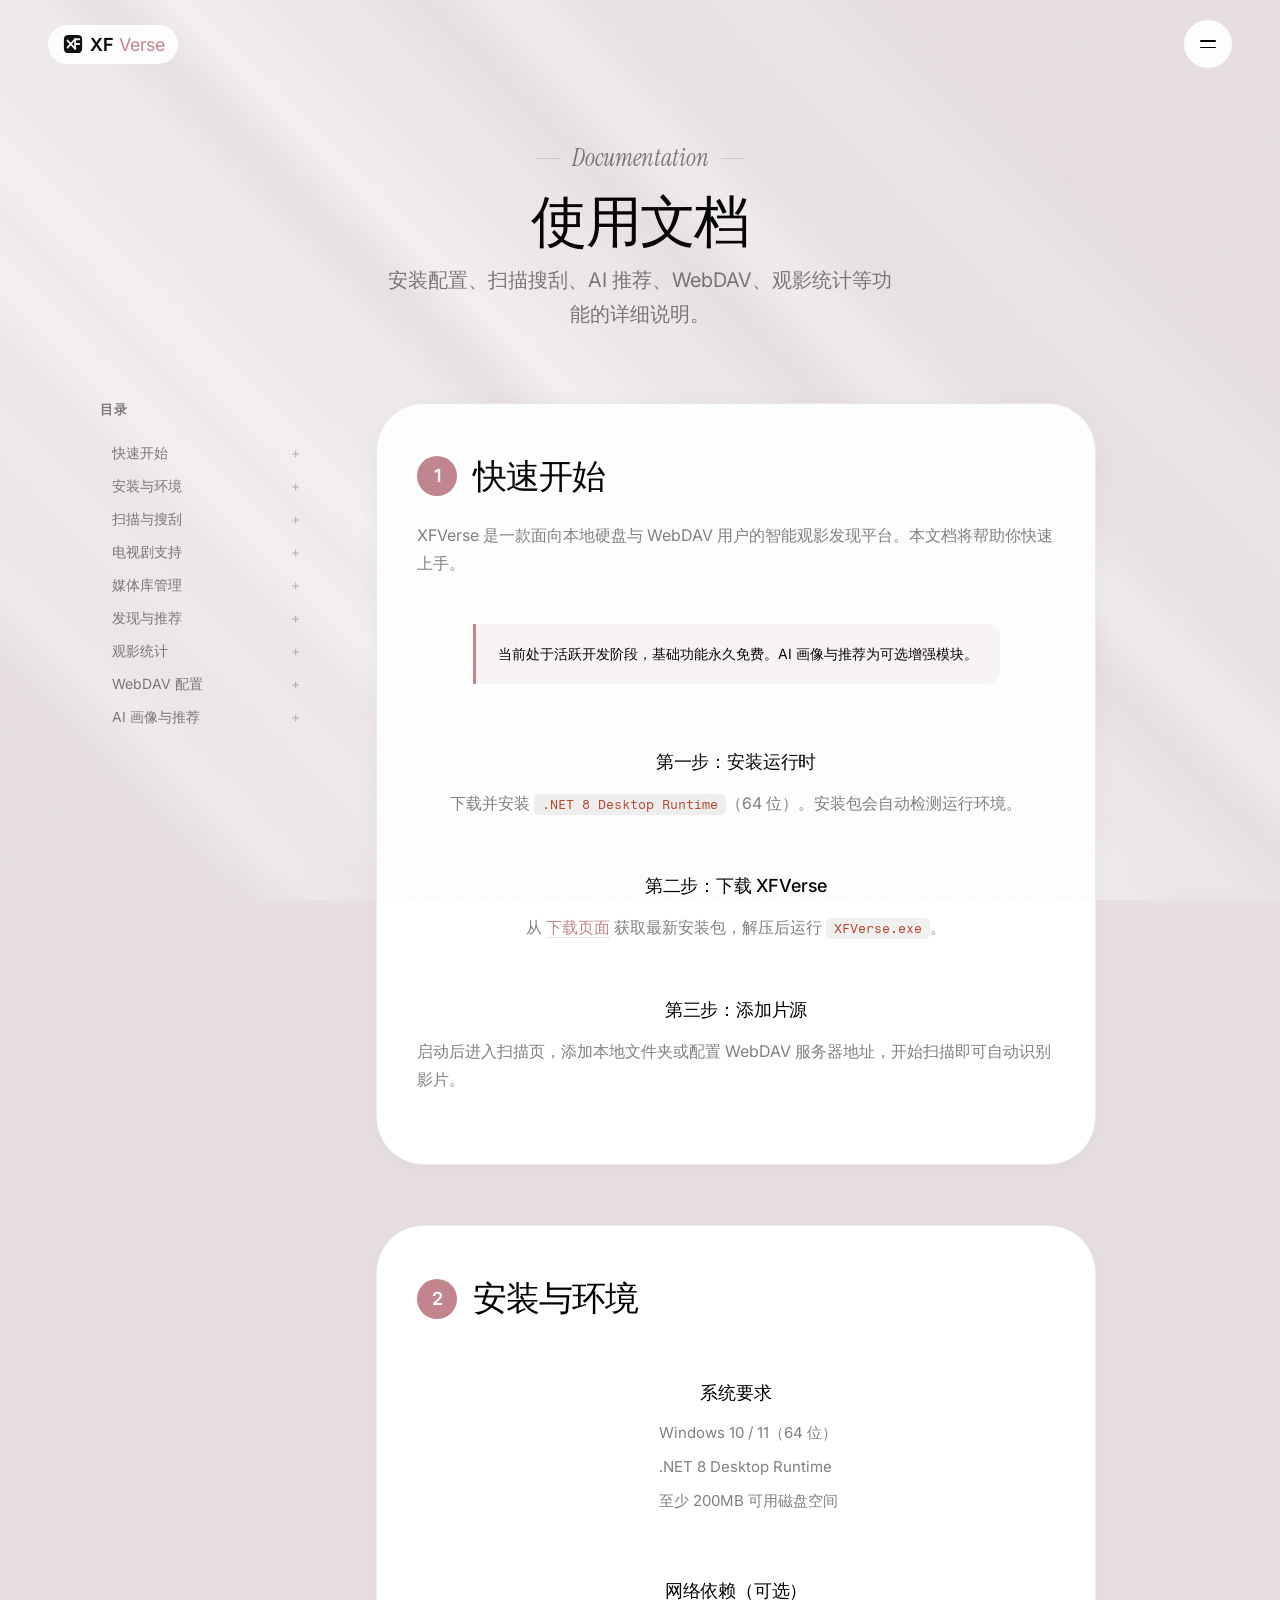
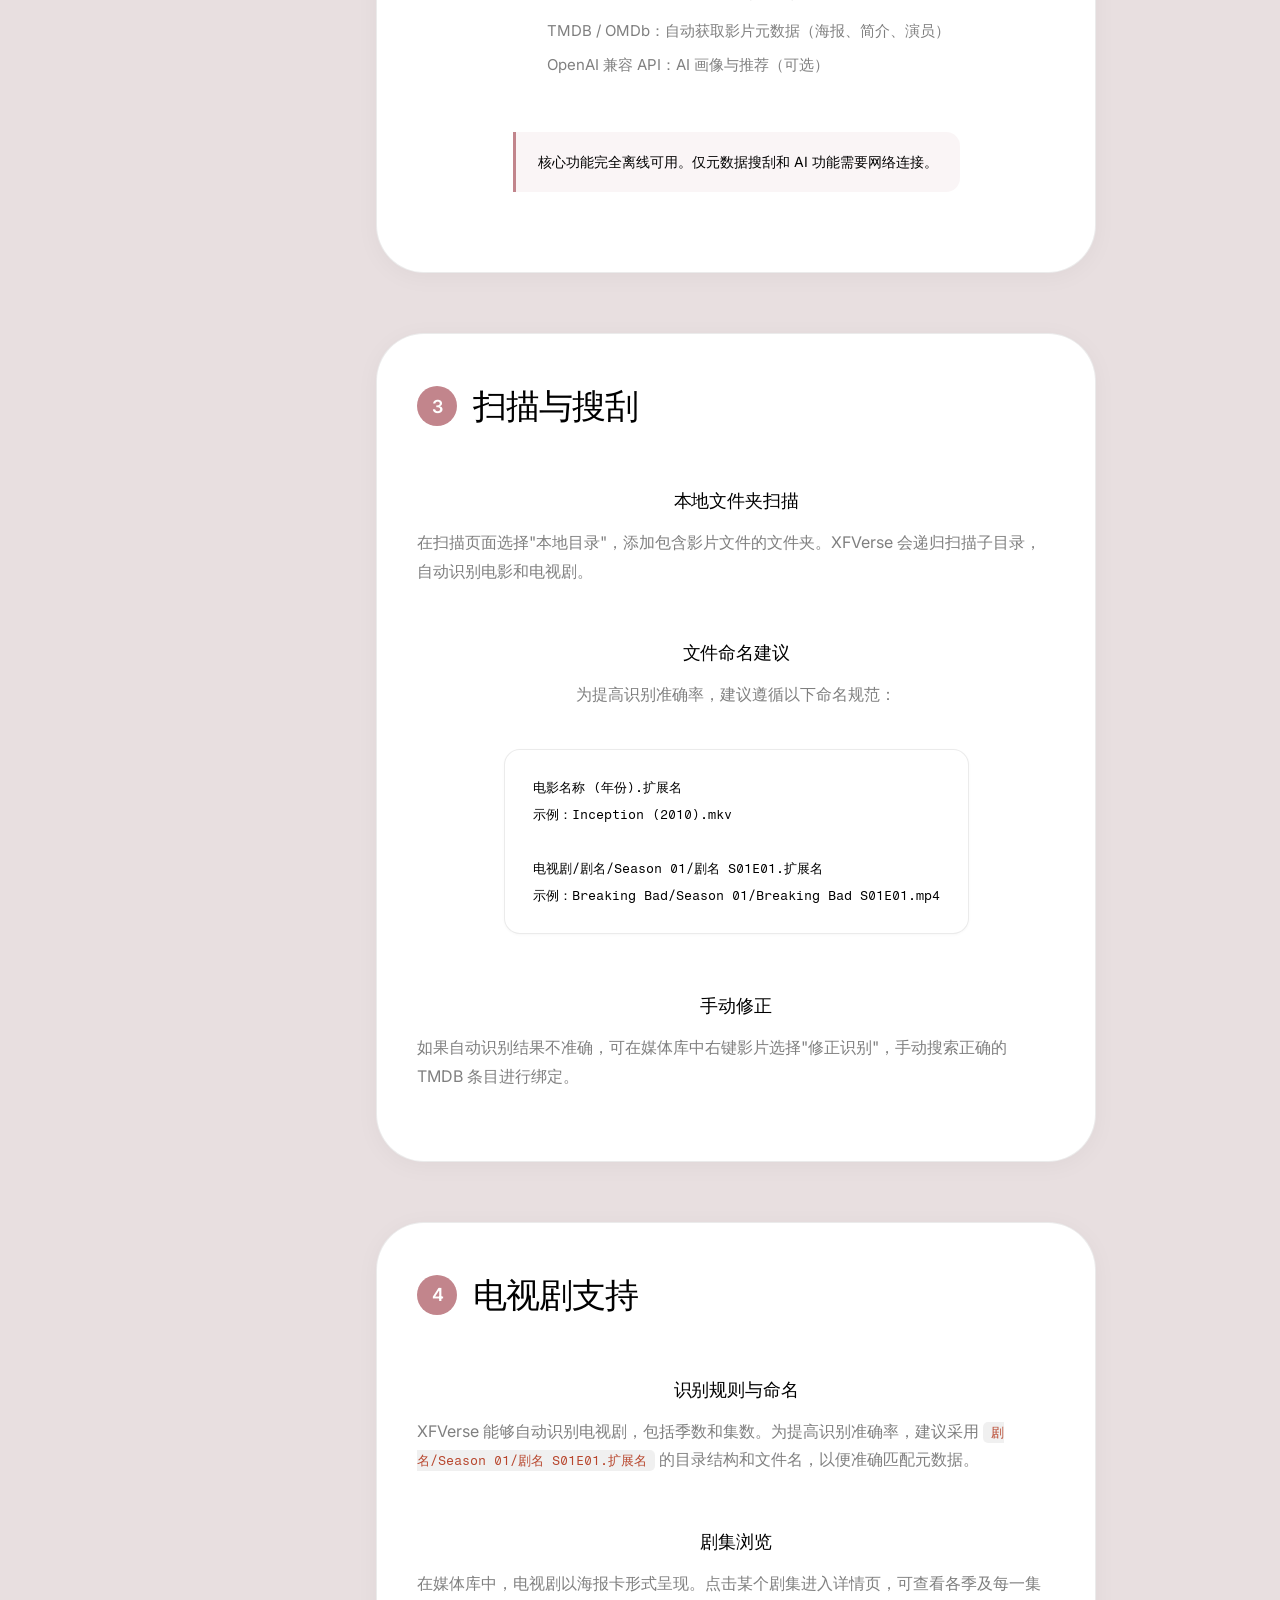
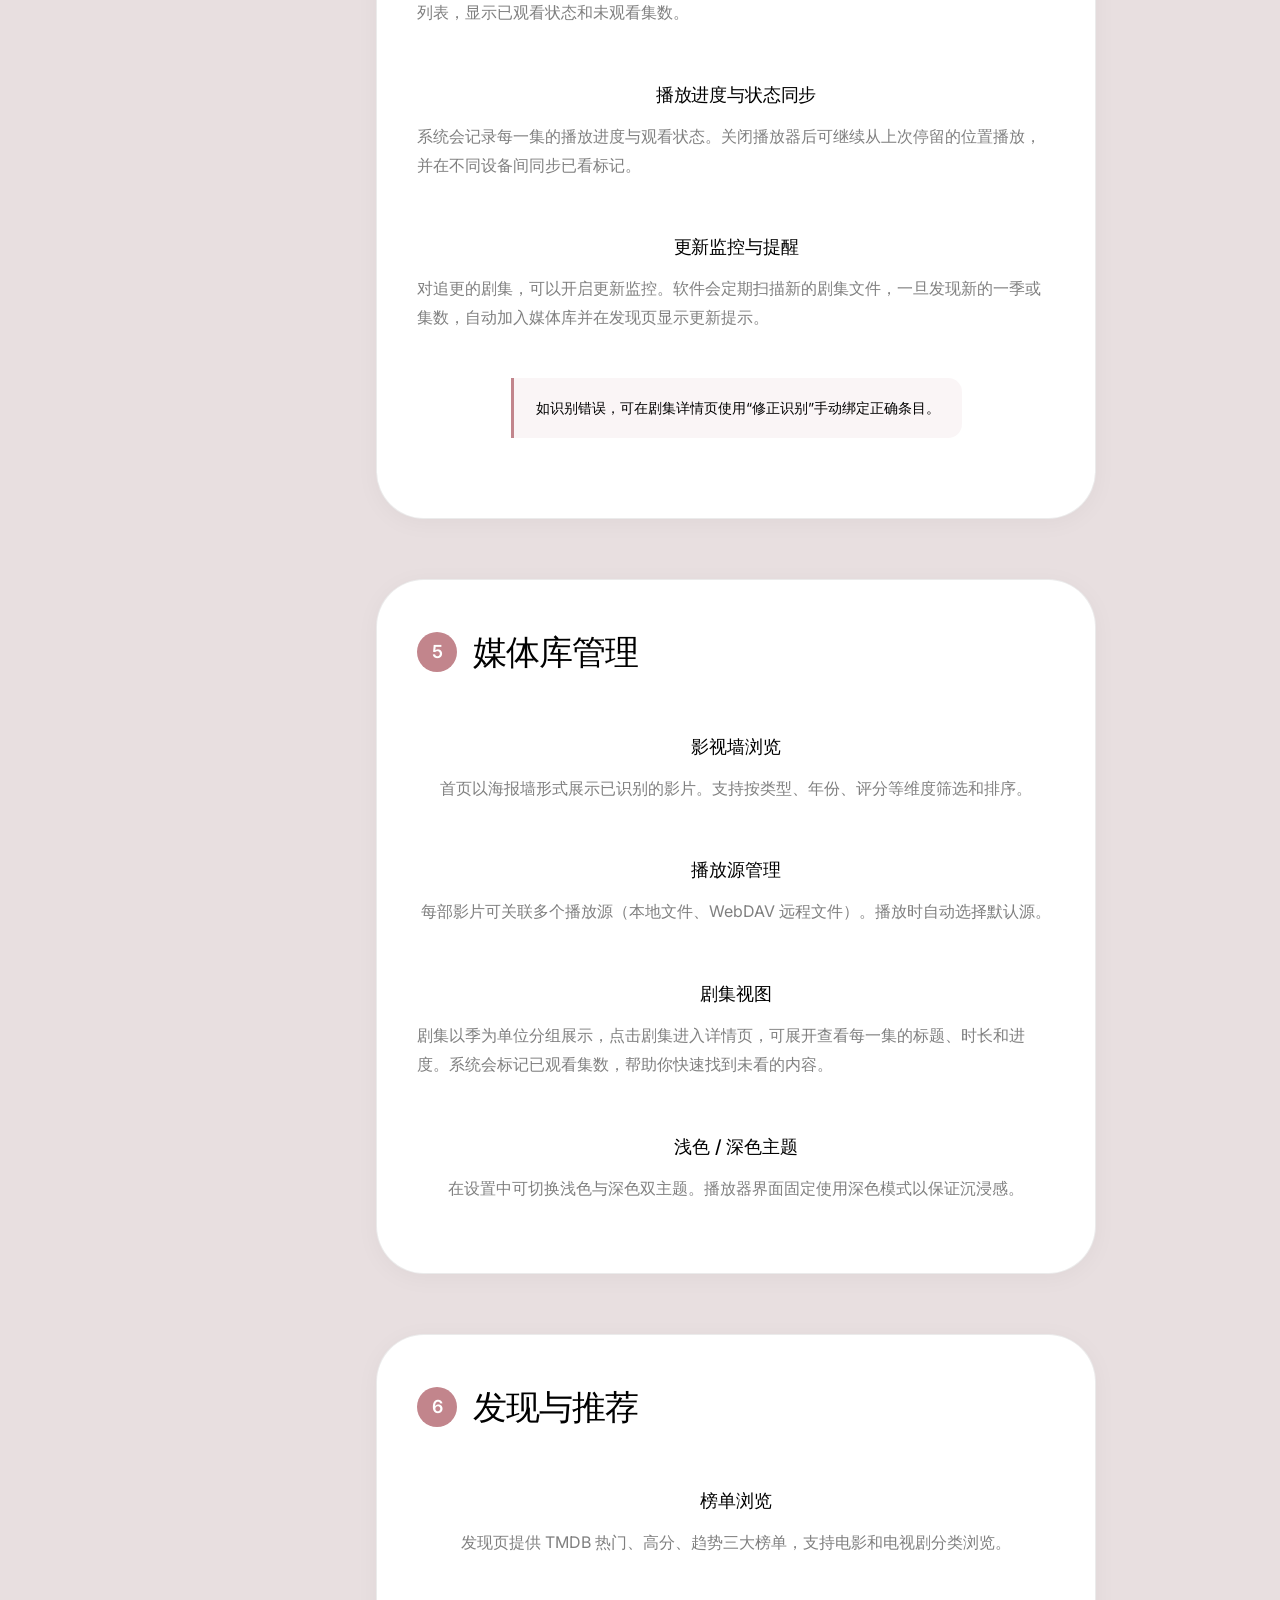
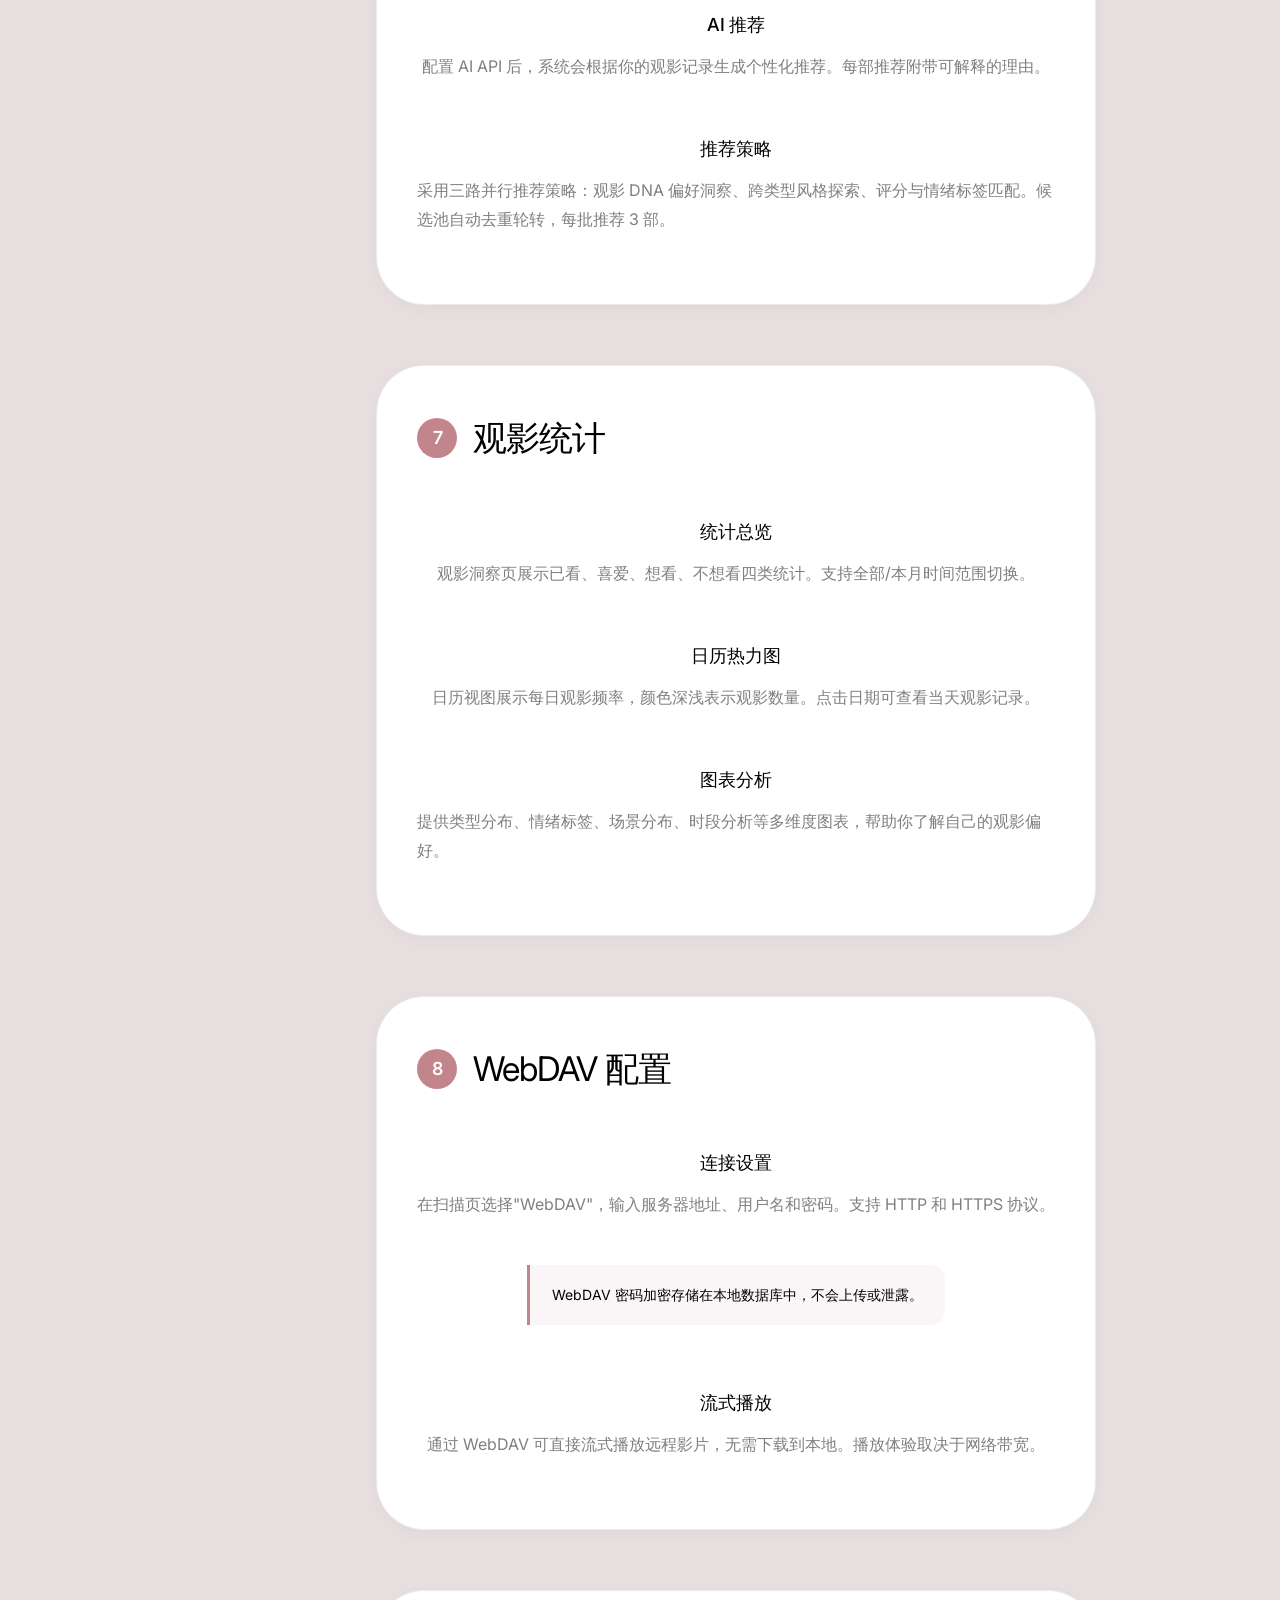
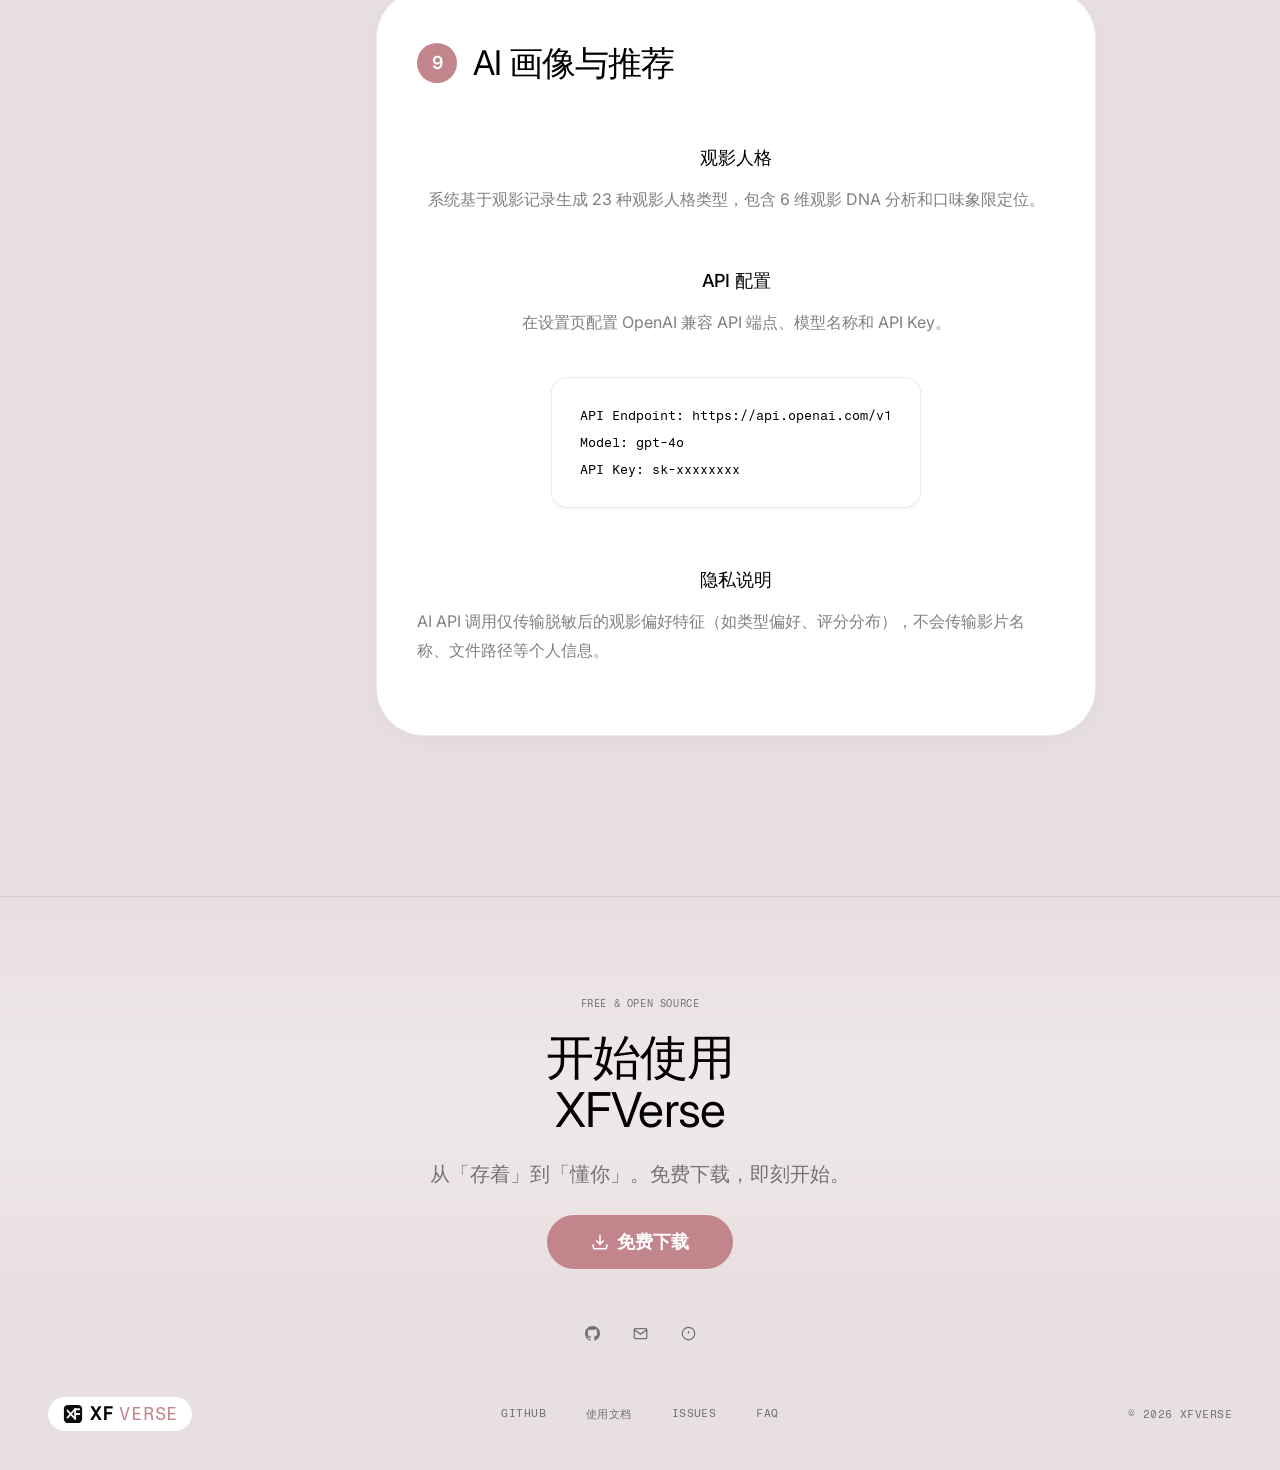
==== commit b1829850: "fix: sidebar sticky (stops at content end), content flex-centered - Sidebar: position:sticky (disapp" ====
--- a/docs.html
+++ b/docs.html
@@ -414,8 +414,8 @@
 }
 
 
-.docs-page{max-width:1200px;margin:72px auto 100px;padding:0 48px 0 320px;min-height:60vh}
-.docs-sidebar{width:224px;flex-shrink:0;position:fixed;left:48px;top:100px;bottom:40px;display:flex;flex-direction:column;gap:1px;overflow-y:auto;z-index:50}
+.docs-page{display:flex;gap:64px;max-width:1200px;margin:72px auto 100px;padding:0 48px;min-height:60vh}
+.docs-sidebar{width:224px;flex-shrink:0;position:sticky;top:96px;align-self:flex-start;display:flex;flex-direction:column;gap:1px;max-height:calc(100vh - 140px);overflow-y:auto}
 .docs-sidebar-title{font:600 13px/1 "Inter","PingFang SC",sans-serif;color:var(--text-secondary);text-transform:uppercase;letter-spacing:.06em;padding:0 12px 20px;margin-bottom:0}
 .docs-sidebar a{display:flex;align-items:center;gap:8px;padding:9px 12px;font:400 14px/1 "Inter","PingFang SC",sans-serif;color:var(--text-secondary);border-radius:10px;transition:all .18s;text-decoration:none;position:relative;cursor:pointer}
 .docs-sidebar a::before{content:"";width:4px;height:4px;border-radius:50%;background:var(--accent);opacity:0;transition:opacity .18s;flex-shrink:0}
@@ -475,7 +475,7 @@
 .docs-content .docs-note{background:var(--accent-subtle);border-left:3px solid var(--accent);padding:18px 22px;border-radius:0 14px 14px 0;margin:28px 0;font:400 14px/1.7 "Inter","PingFang SC",sans-serif;color:var(--text)}
 .docs-content a{color:var(--accent);text-decoration:none;font-weight:500;border-bottom:1px solid rgba(194,133,140,.25);transition:border-color .15s}
 .docs-content a:hover{color:var(--text);border-bottom-color:var(--text)}
-@media(max-width:809px){section:first-of-type{padding:120px 24px 0!important}.docs-page{padding:0 24px;margin-top:40px}.docs-sidebar{position:static;left:auto;top:auto;bottom:auto;width:100%;flex-direction:row;flex-wrap:wrap;gap:8px;overflow-x:auto;padding-bottom:20px;border-bottom:1px solid var(--border)}.docs-sidebar a{white-space:nowrap;font-size:13px;padding:6px 12px;border-radius:20px;border:1px solid var(--border)}.docs-sidebar a.active{border-color:var(--accent)}.docs-sidebar-title{display:none}.docs-sidebar a::before{display:none}.docs-nav-children{display:none!important}.docs-nav-parent::after{display:none}.docs-content h2{font-size:26px}}
+@media(max-width:809px){section:first-of-type{padding:120px 24px 0!important}.docs-page{flex-direction:column;gap:40px;padding:0 24px;margin-top:40px}.docs-sidebar{position:static;width:100%;max-height:none;overflow-y:visible;flex-direction:row;flex-wrap:wrap;gap:8px;overflow-x:auto;padding-bottom:20px;border-bottom:1px solid var(--border)}.docs-sidebar a{white-space:nowrap;font-size:13px;padding:6px 12px;border-radius:20px;border:1px solid var(--border)}.docs-sidebar a.active{border-color:var(--accent)}.docs-sidebar-title{display:none}.docs-sidebar a::before{display:none}.docs-nav-children{display:none!important}.docs-nav-parent::after{display:none}.docs-content h2{font-size:26px}}
 @media(max-width:809px){
   .docs-content section{
     padding:40px 24px;
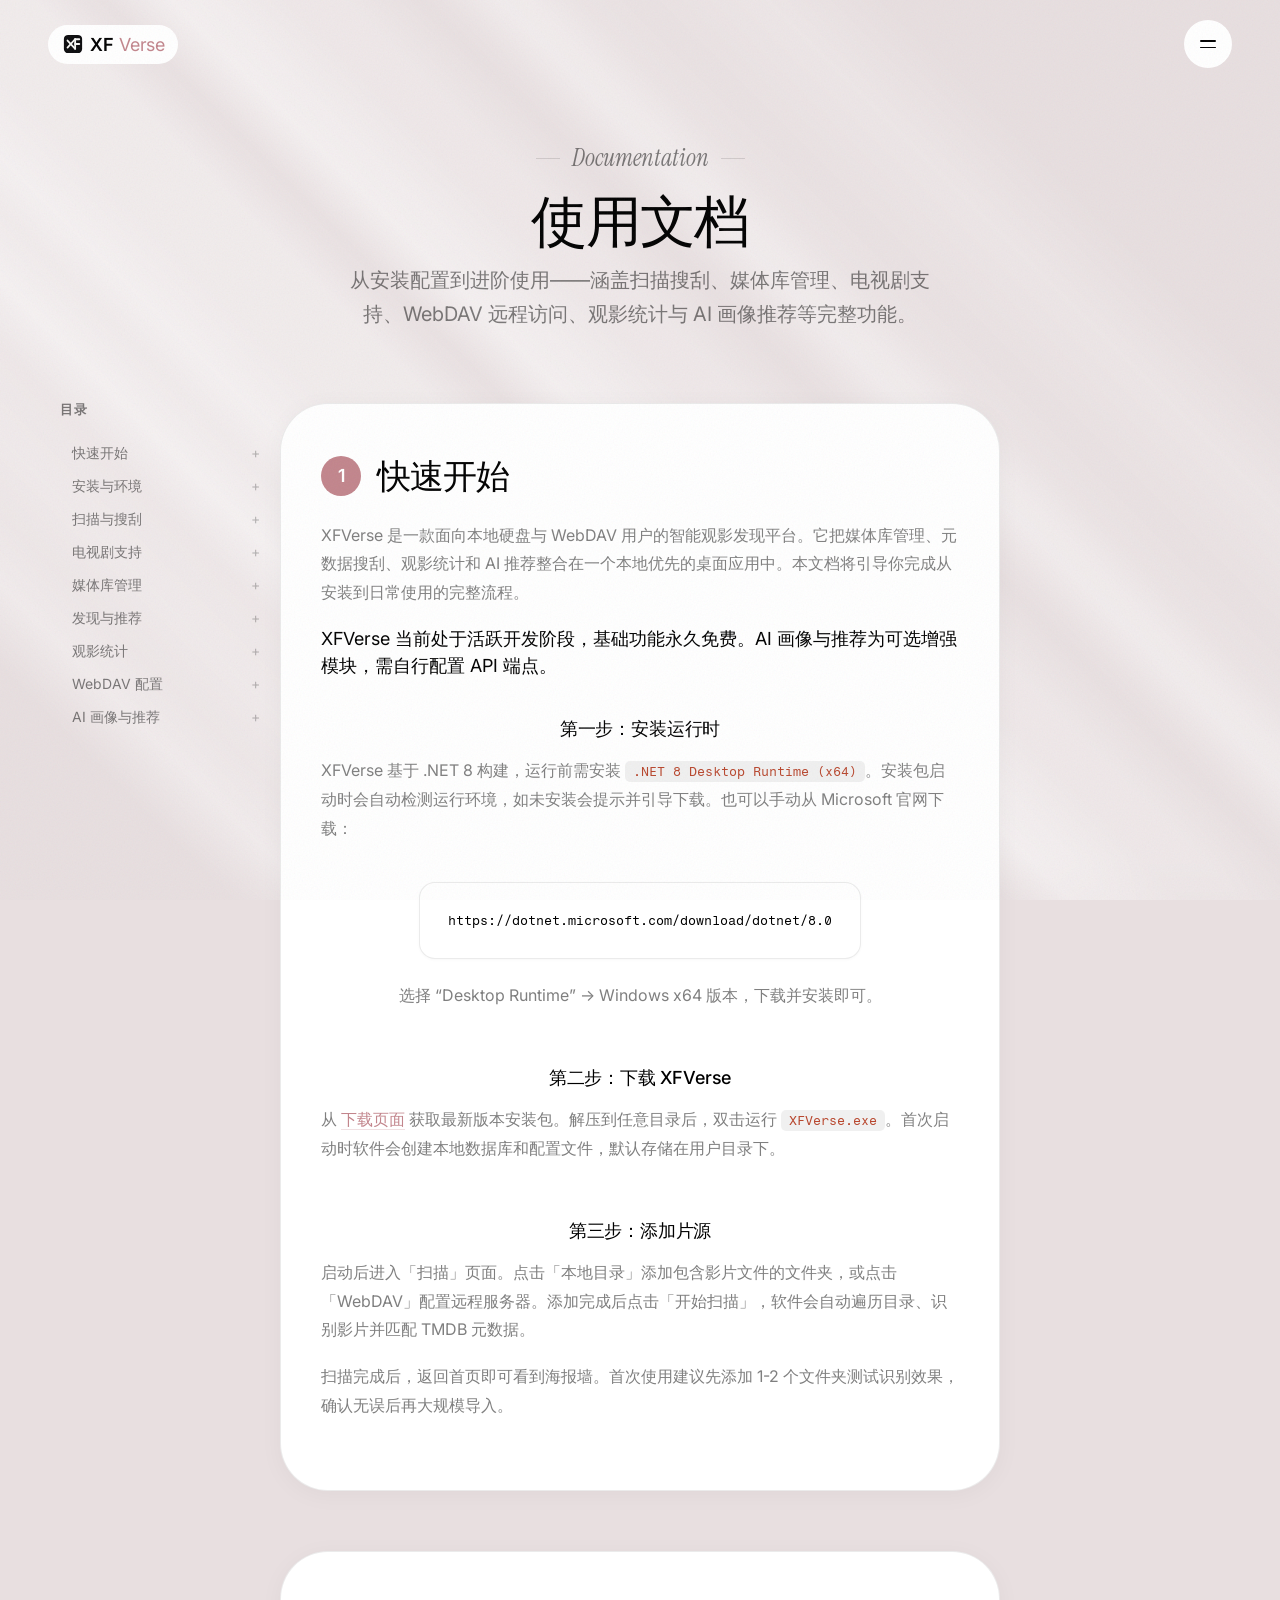
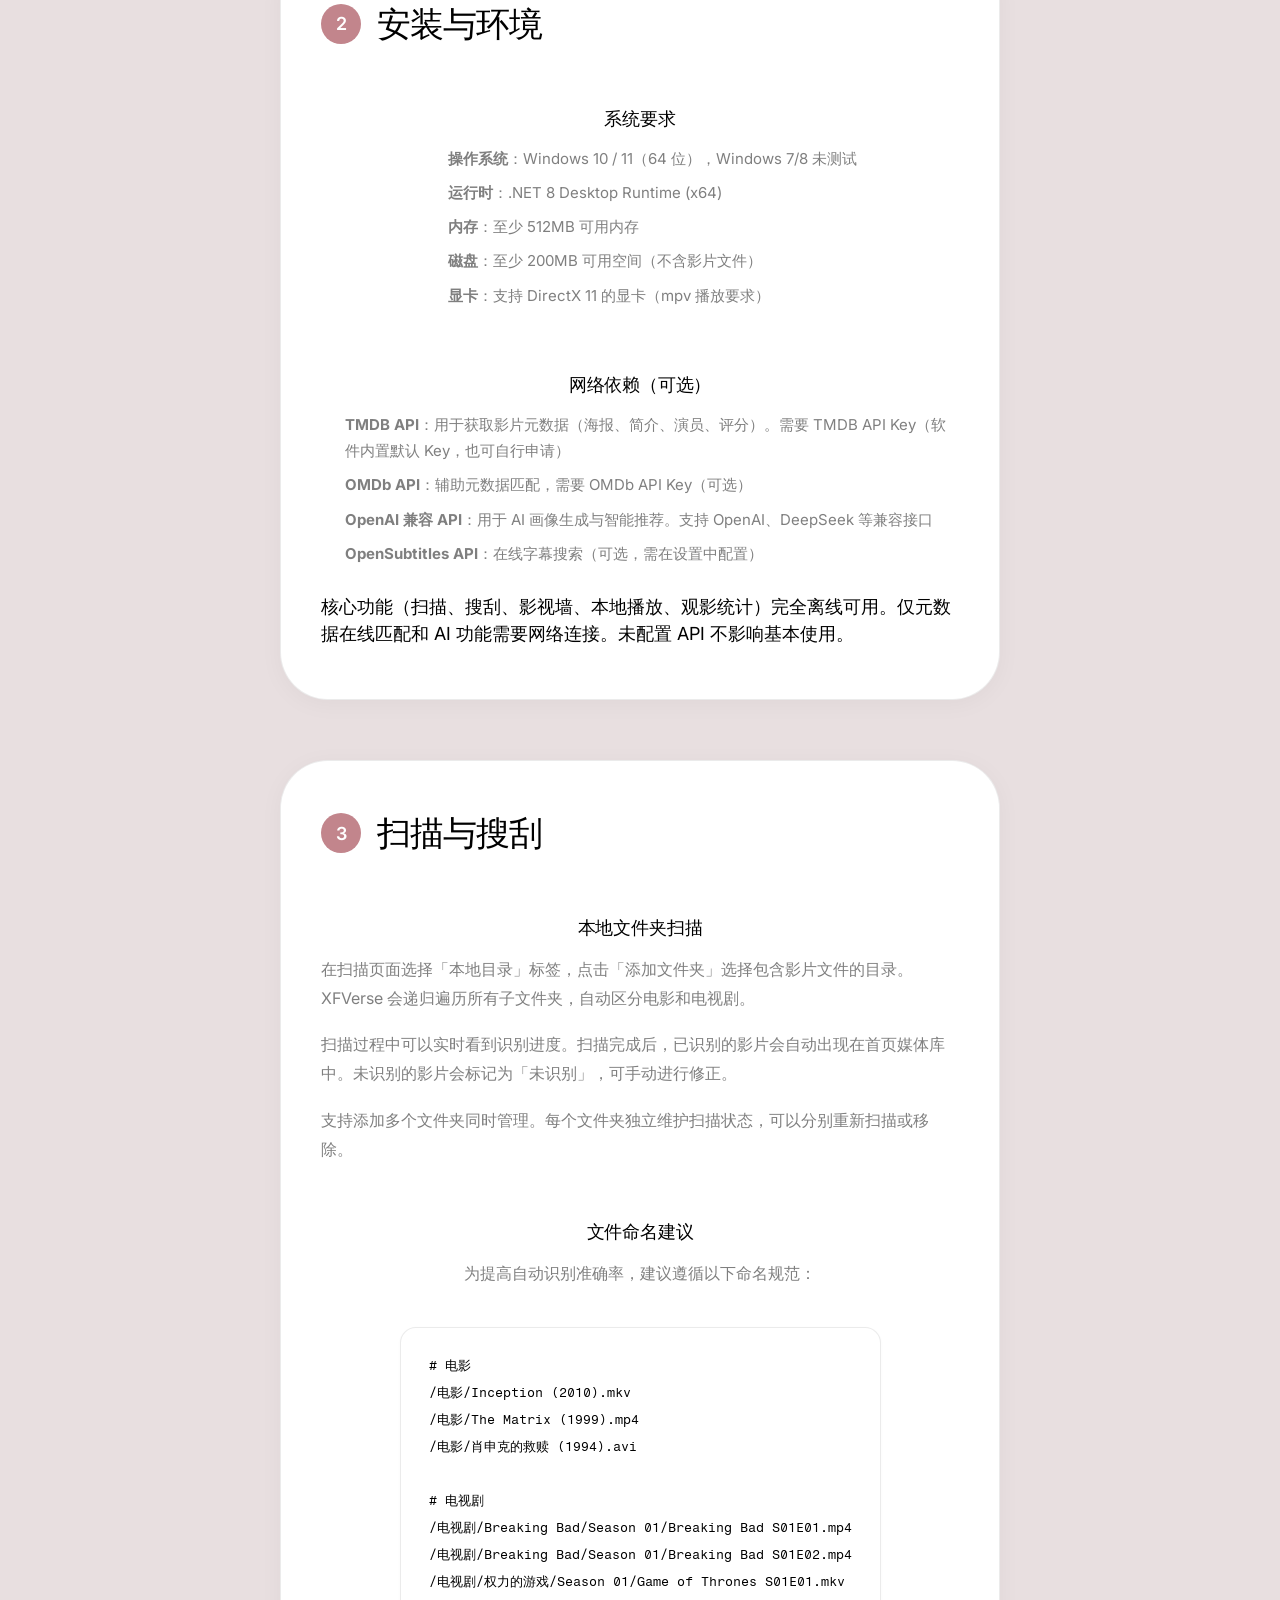
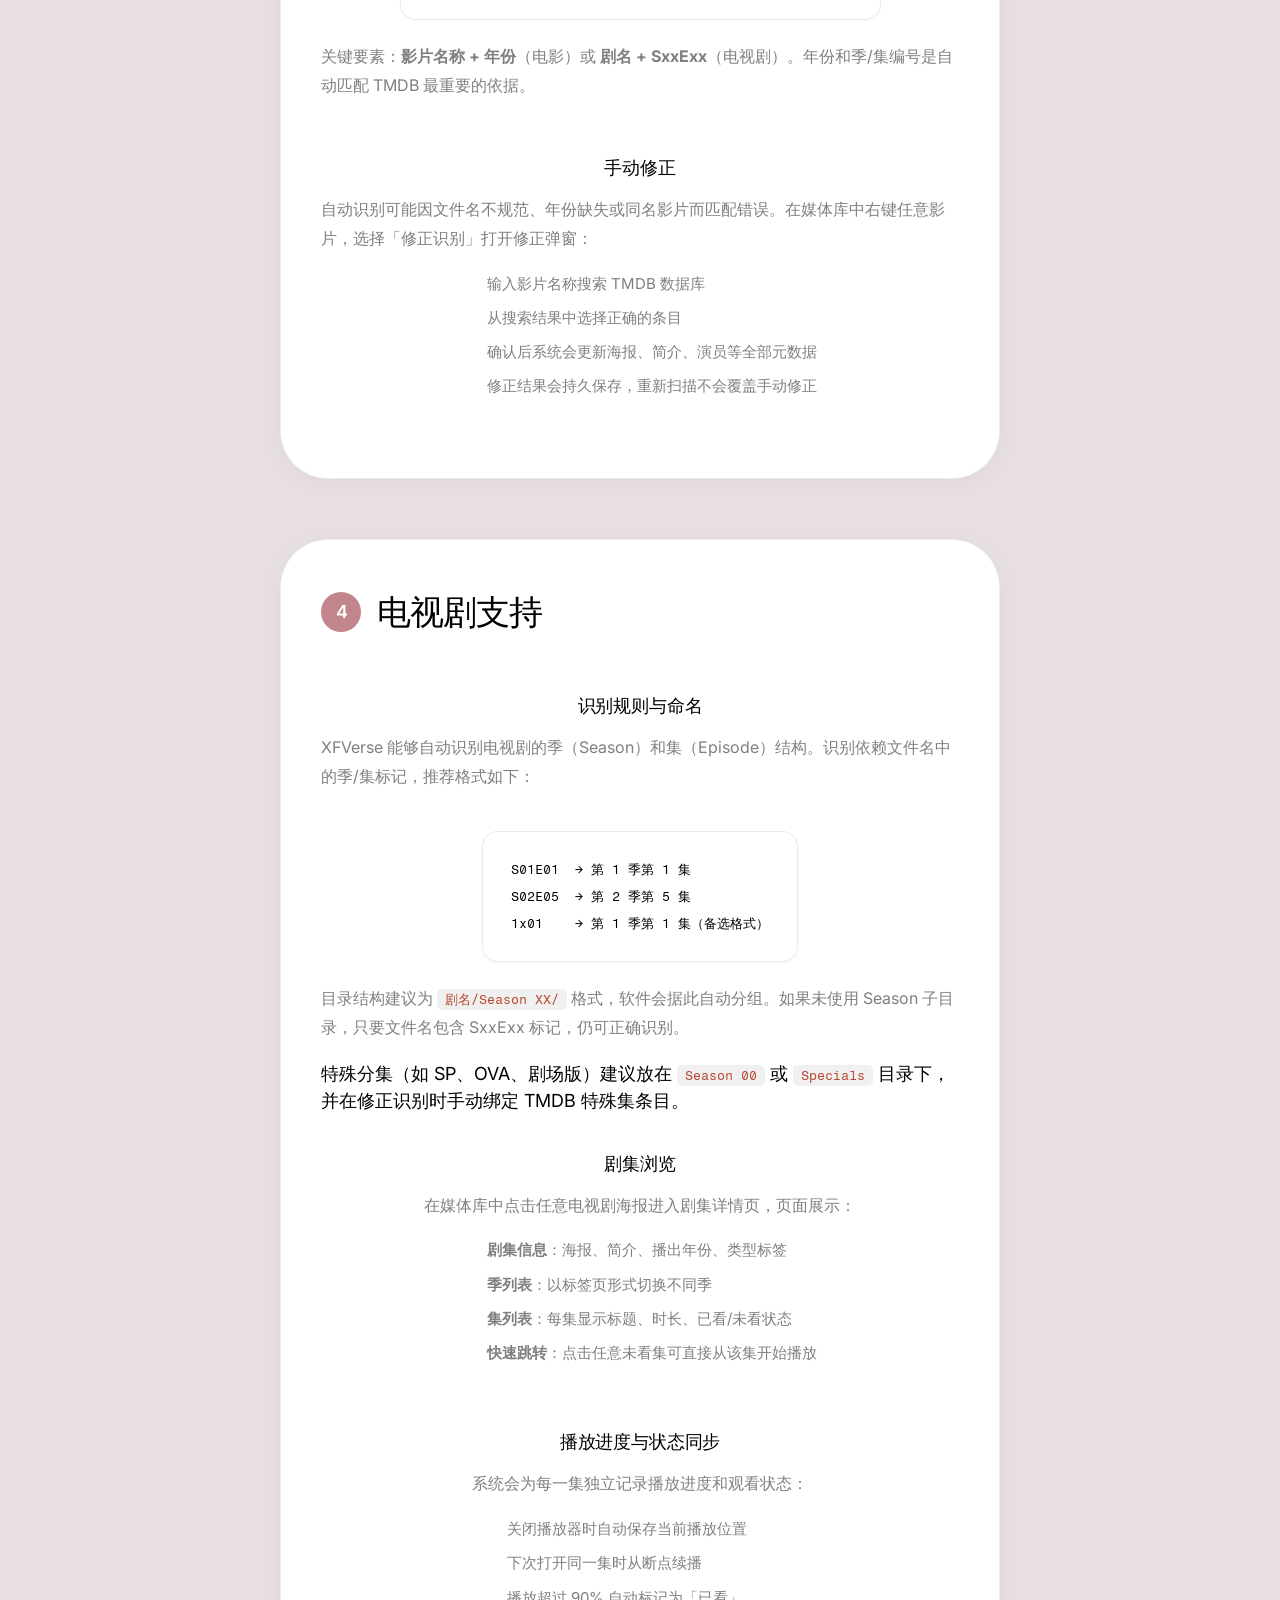
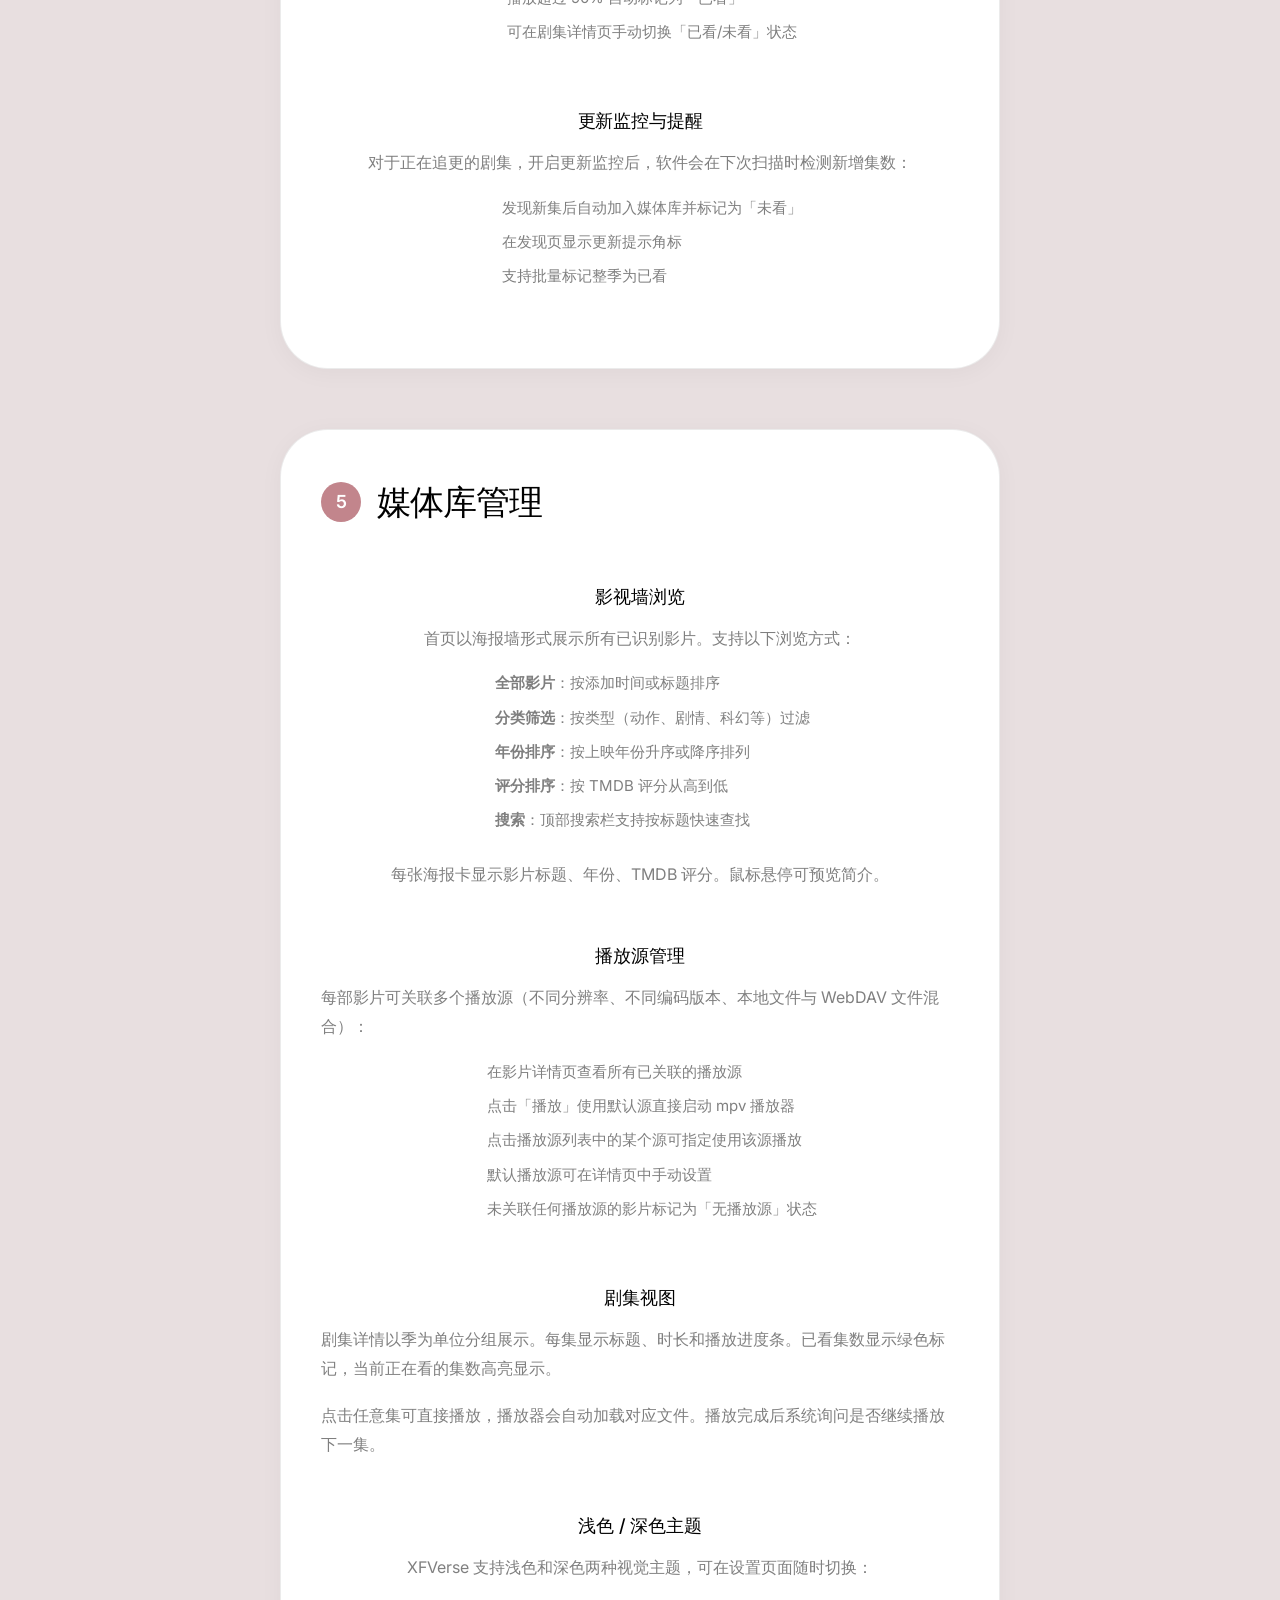
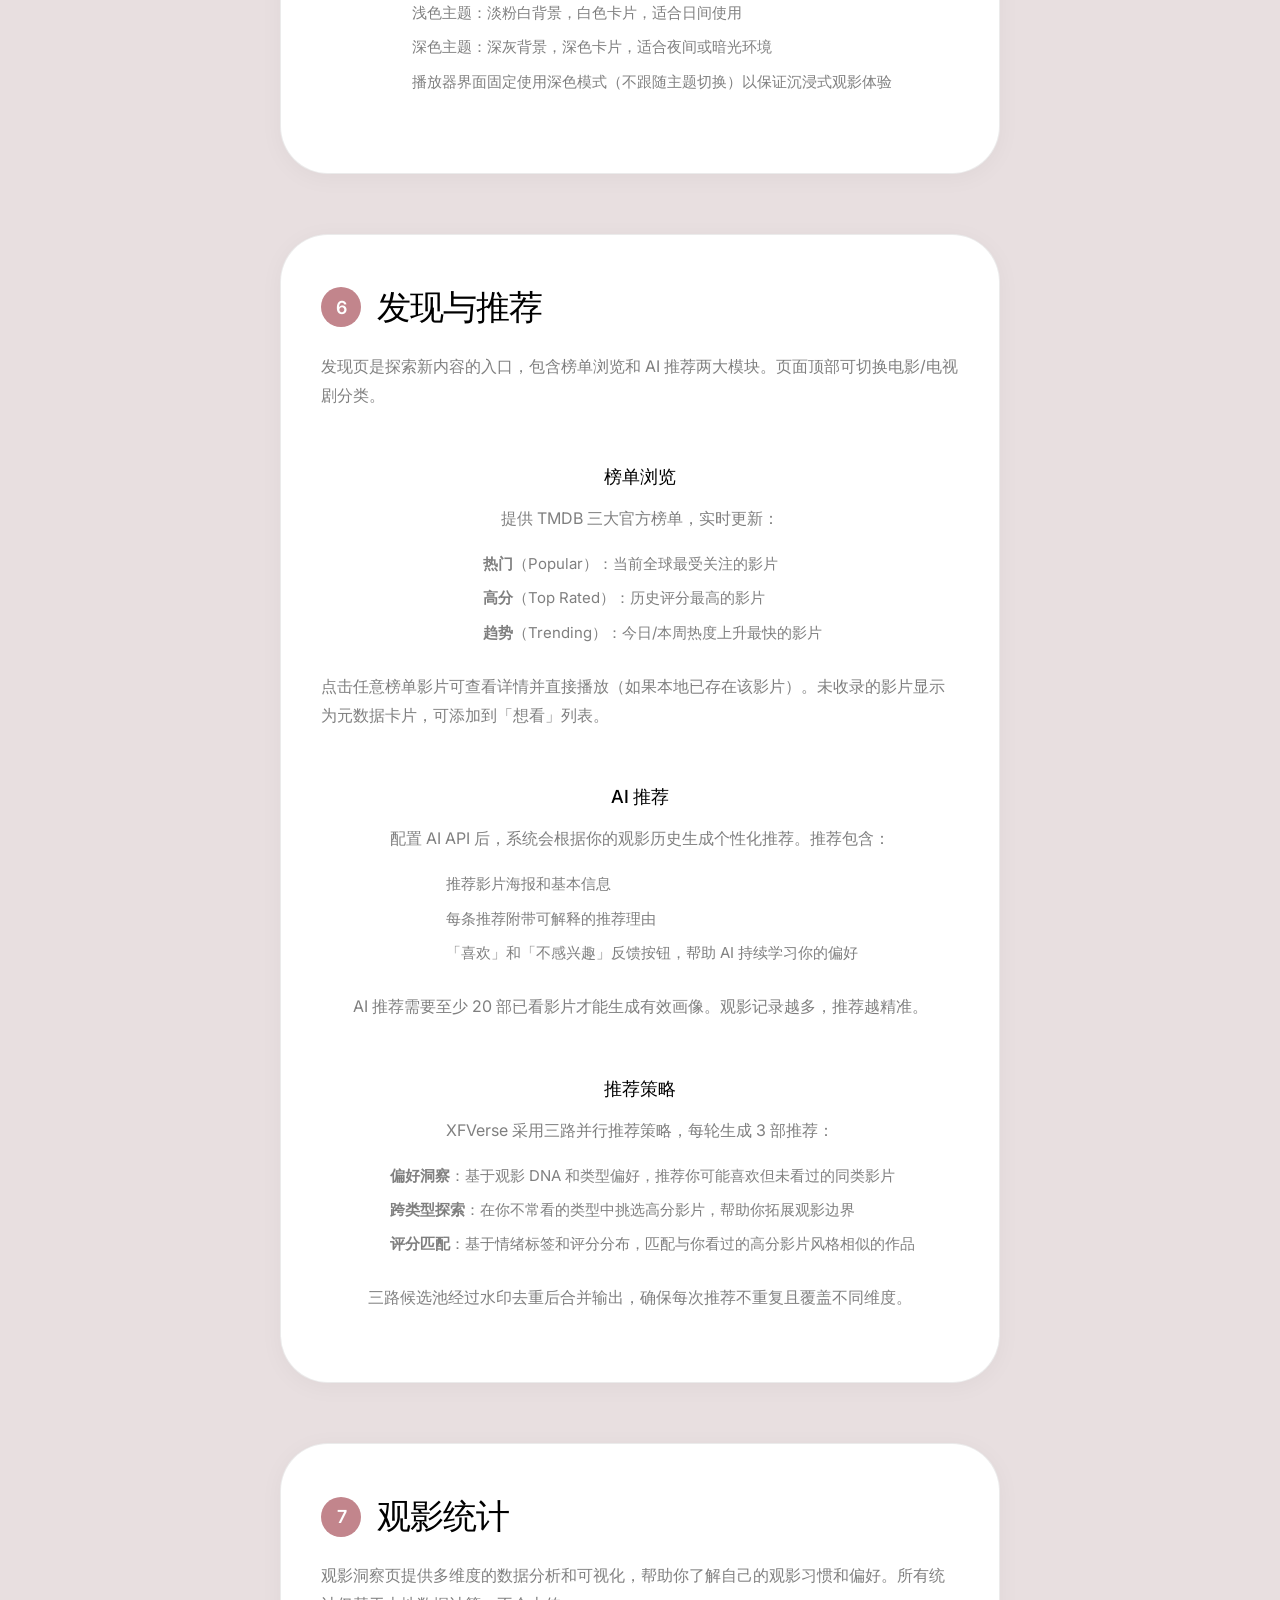
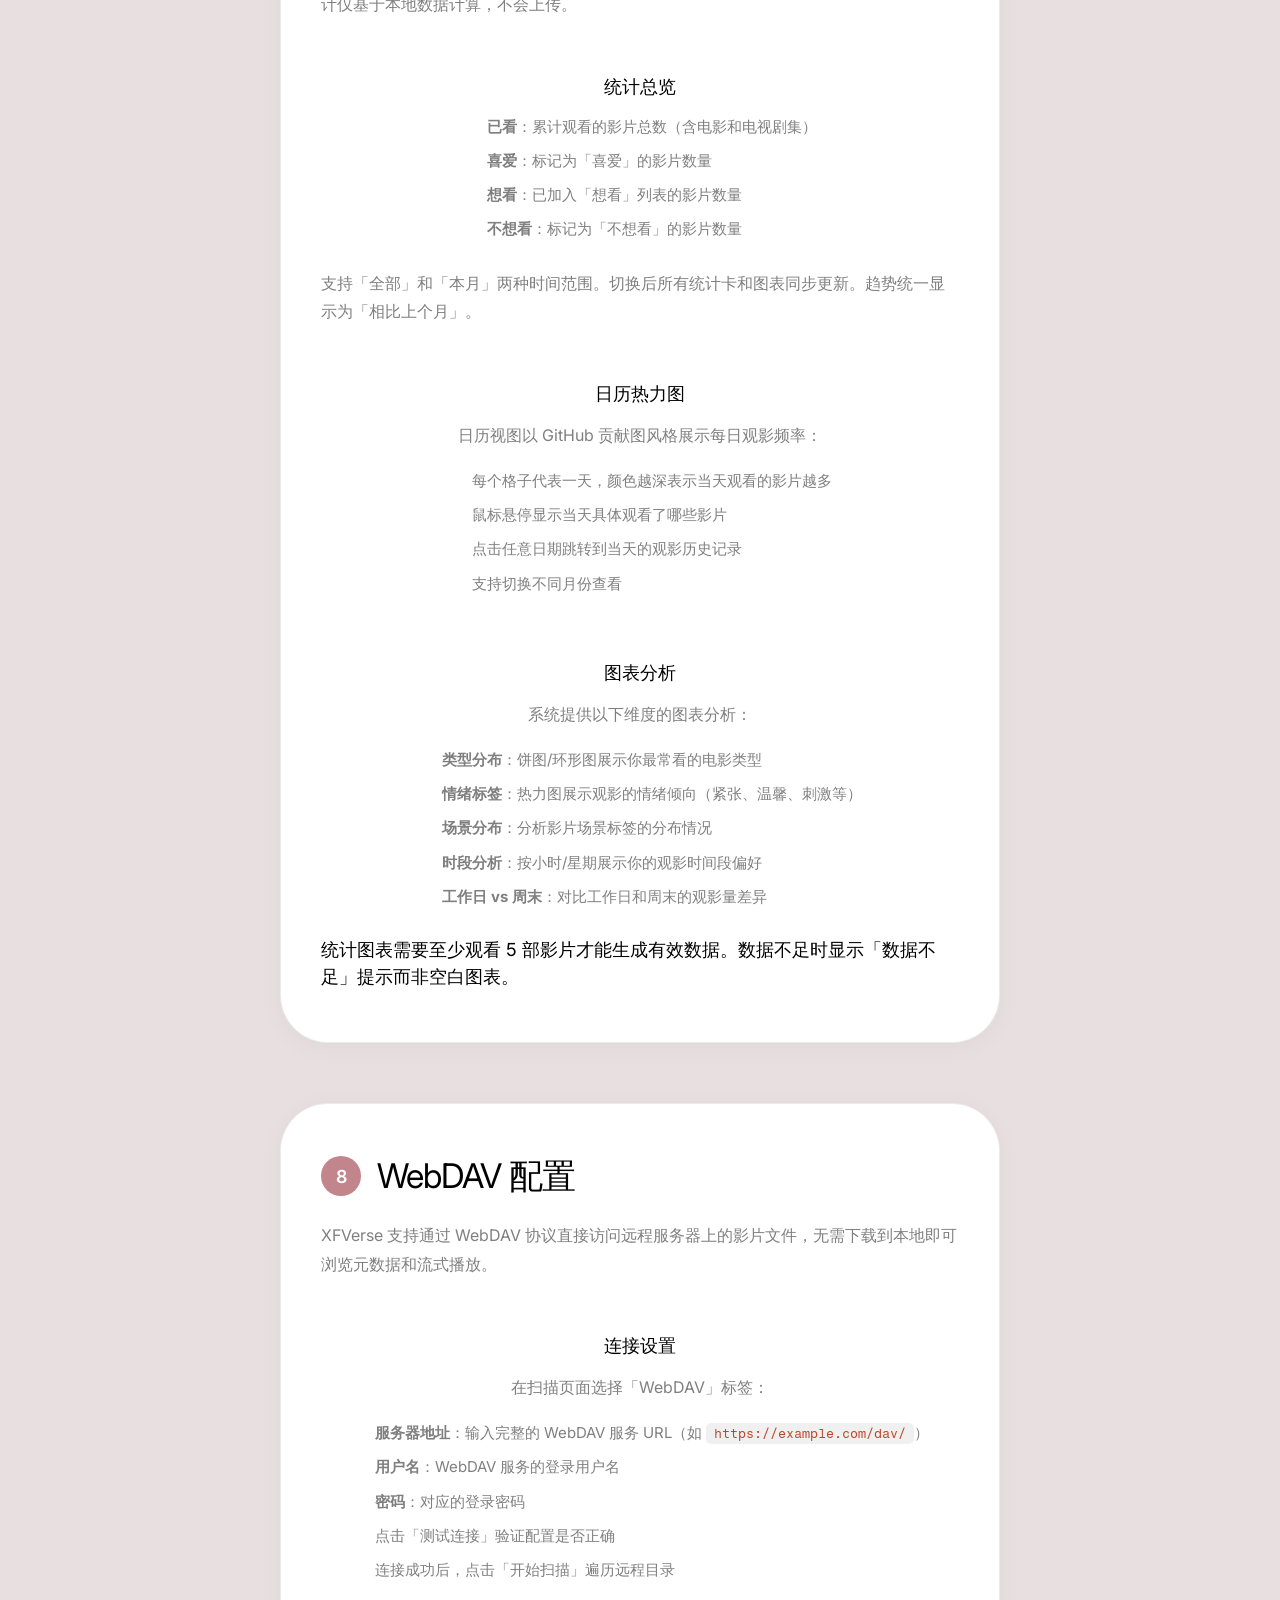
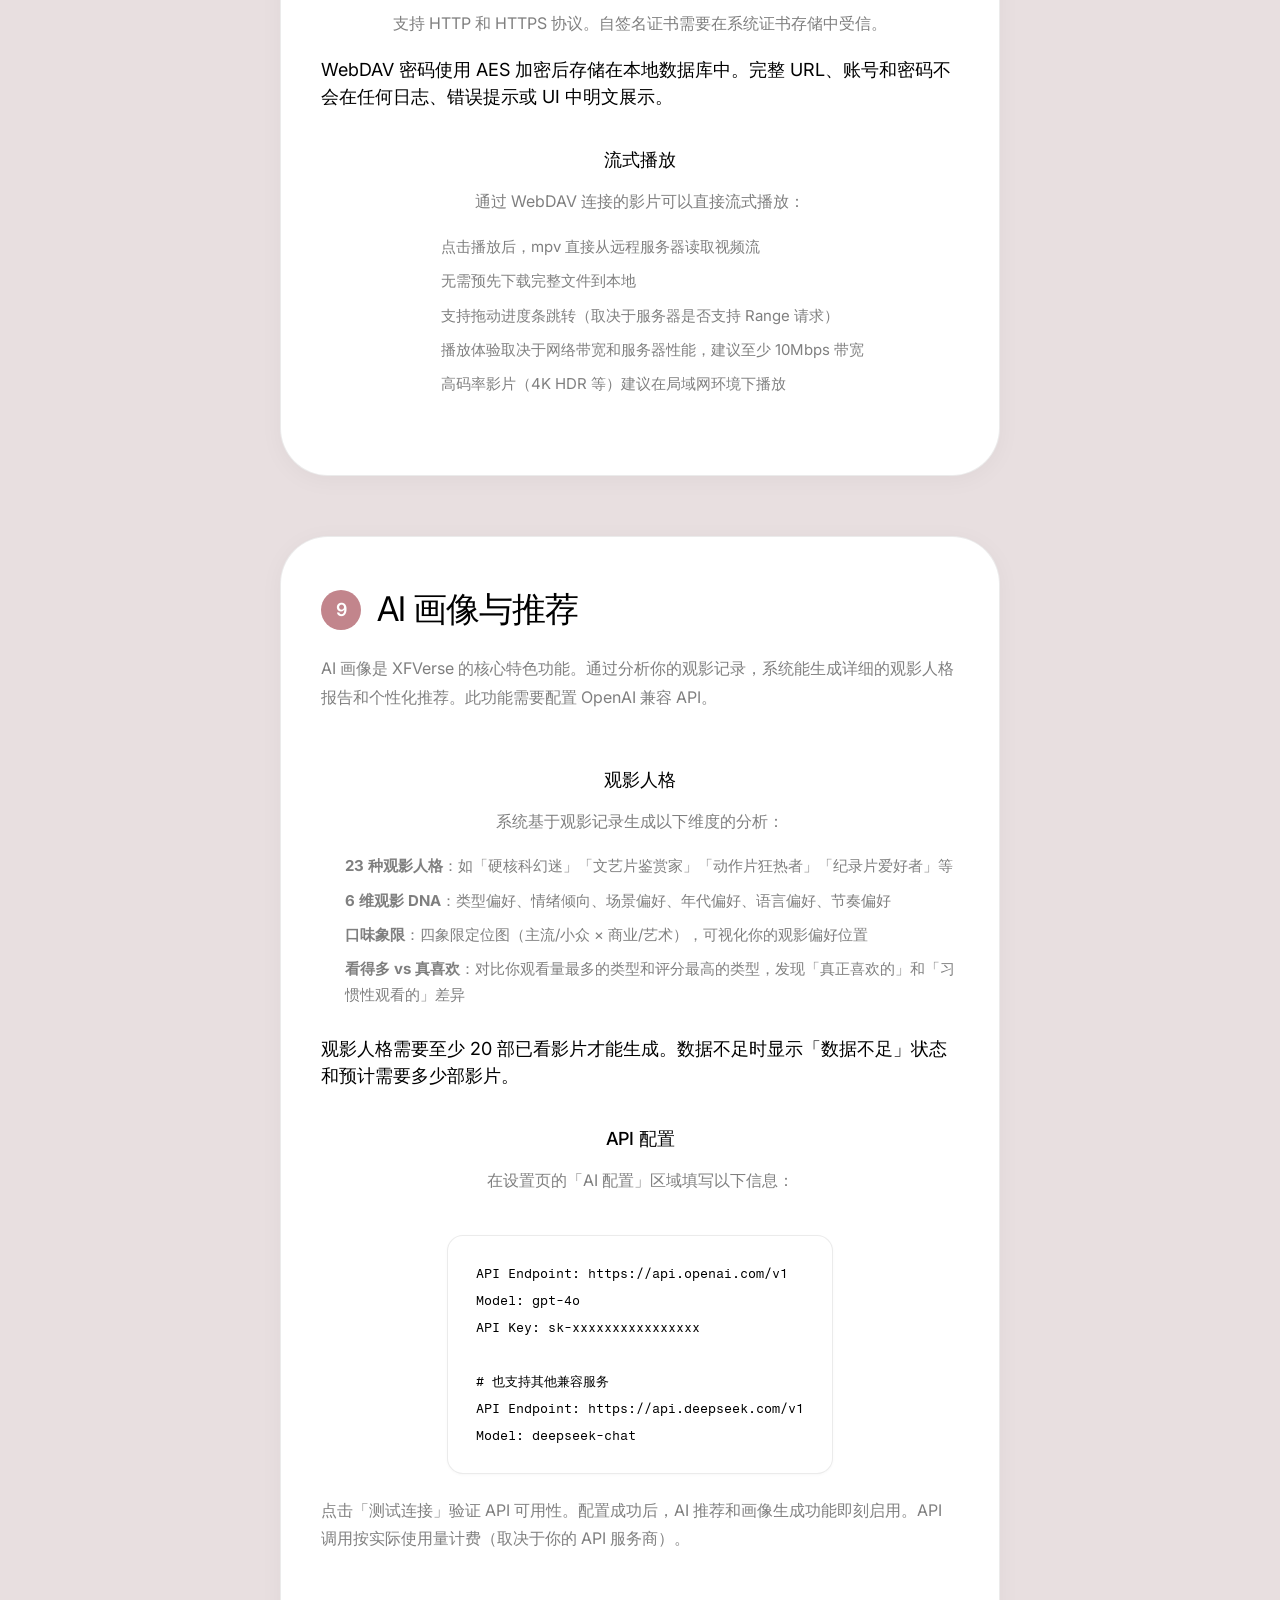
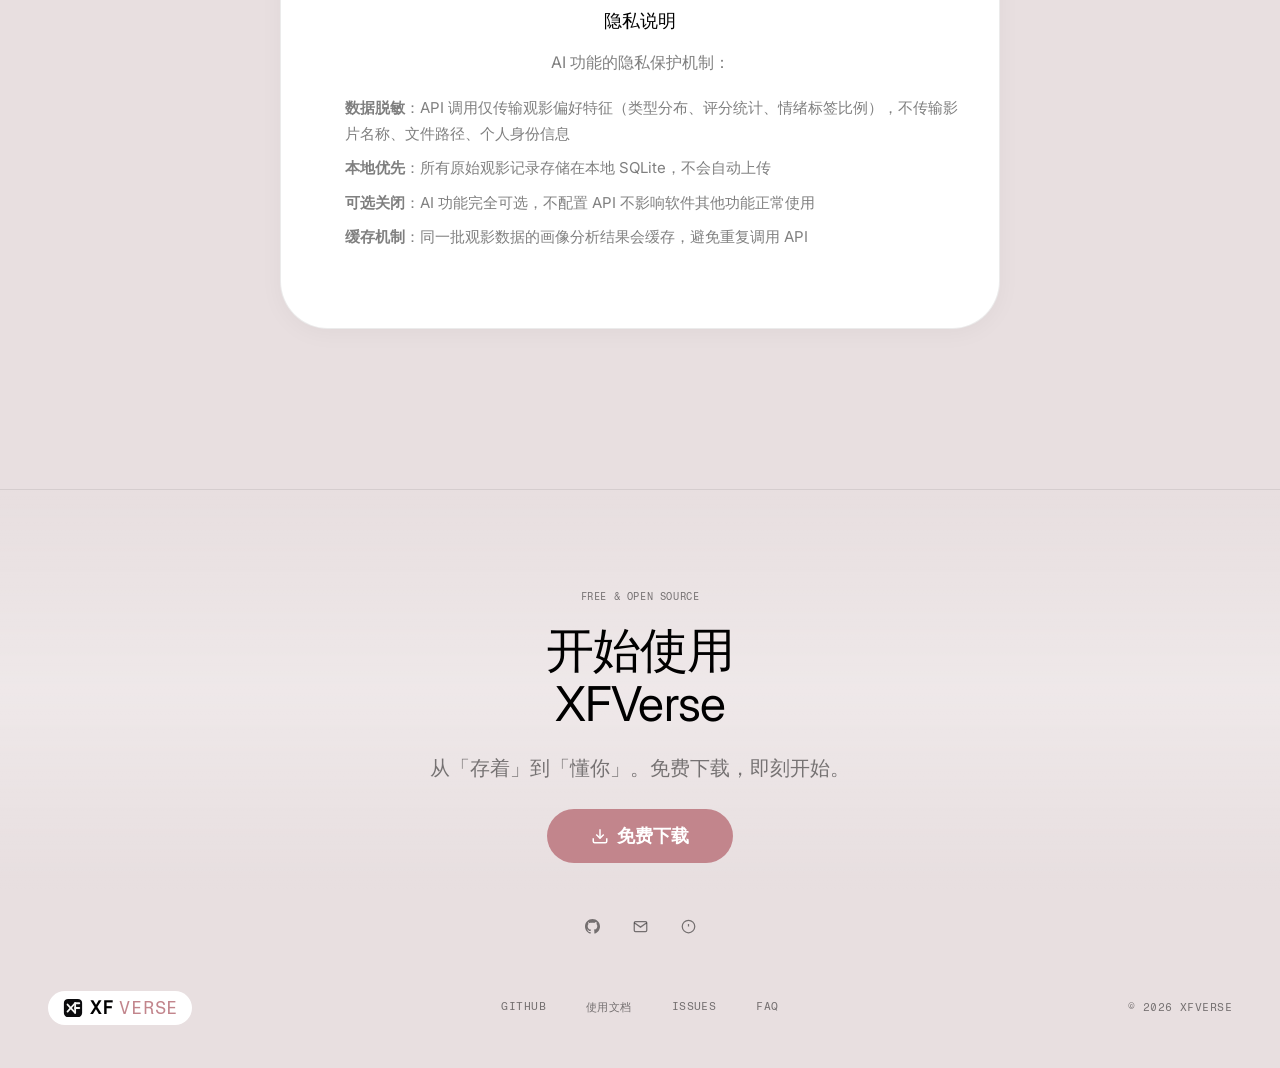
==== commit e8f2da6b: "feat: comprehensive documentation — all 9 sections with detailed content Quickstart: 3-step guide wi" ====
--- a/docs.html
+++ b/docs.html
@@ -414,8 +414,8 @@
 }
 
 
-.docs-page{display:flex;gap:64px;max-width:1200px;margin:72px auto 100px;padding:0 48px;min-height:60vh}
-.docs-sidebar{width:224px;flex-shrink:0;position:sticky;top:96px;align-self:flex-start;display:flex;flex-direction:column;gap:1px;max-height:calc(100vh - 140px);overflow-y:auto}
+.docs-page{--docs-gutter:48px;--docs-sidebar-width:224px;--docs-content-width:720px;display:grid;grid-template-columns:1fr;width:100%;max-width:none;margin:72px 0 100px;padding:0;min-height:60vh;position:relative}
+.docs-sidebar{width:var(--docs-sidebar-width);flex-shrink:0;position:sticky;top:96px;align-self:flex-start;justify-self:start;grid-area:1 / 1;margin-left:var(--docs-gutter);z-index:2;display:flex;flex-direction:column;gap:1px;max-height:calc(100vh - 140px);overflow-y:auto}
 .docs-sidebar-title{font:600 13px/1 "Inter","PingFang SC",sans-serif;color:var(--text-secondary);text-transform:uppercase;letter-spacing:.06em;padding:0 12px 20px;margin-bottom:0}
 .docs-sidebar a{display:flex;align-items:center;gap:8px;padding:9px 12px;font:400 14px/1 "Inter","PingFang SC",sans-serif;color:var(--text-secondary);border-radius:10px;transition:all .18s;text-decoration:none;position:relative;cursor:pointer}
 .docs-sidebar a::before{content:"";width:4px;height:4px;border-radius:50%;background:var(--accent);opacity:0;transition:opacity .18s;flex-shrink:0}
@@ -429,7 +429,7 @@
 .docs-nav-children{display:none;flex-direction:column;padding-left:20px;gap:0}
 .docs-nav-children.open{display:flex}
 .docs-nav-children a{font-size:13px;padding:6px 12px}
-.docs-content{flex:1;min-width:0;max-width:720px}
+.docs-content{grid-area:1 / 1;justify-self:center;width:min(var(--docs-content-width),calc(100vw - var(--docs-gutter) * 2));min-width:0;max-width:var(--docs-content-width)}
 .docs-content section{padding:52px 40px;margin-bottom:60px;border:1px solid var(--border);border-radius:var(--radius-lg);background:var(--surface);box-shadow:0 4px 24px rgba(0,0,0,.04)}
 .docs-content section h2{text-align:left;width:100%}
 .docs-content section p,.docs-content section li{text-align:left}
@@ -475,7 +475,8 @@
 .docs-content .docs-note{background:var(--accent-subtle);border-left:3px solid var(--accent);padding:18px 22px;border-radius:0 14px 14px 0;margin:28px 0;font:400 14px/1.7 "Inter","PingFang SC",sans-serif;color:var(--text)}
 .docs-content a{color:var(--accent);text-decoration:none;font-weight:500;border-bottom:1px solid rgba(194,133,140,.25);transition:border-color .15s}
 .docs-content a:hover{color:var(--text);border-bottom-color:var(--text)}
-@media(max-width:809px){section:first-of-type{padding:120px 24px 0!important}.docs-page{flex-direction:column;gap:40px;padding:0 24px;margin-top:40px}.docs-sidebar{position:static;width:100%;max-height:none;overflow-y:visible;flex-direction:row;flex-wrap:wrap;gap:8px;overflow-x:auto;padding-bottom:20px;border-bottom:1px solid var(--border)}.docs-sidebar a{white-space:nowrap;font-size:13px;padding:6px 12px;border-radius:20px;border:1px solid var(--border)}.docs-sidebar a.active{border-color:var(--accent)}.docs-sidebar-title{display:none}.docs-sidebar a::before{display:none}.docs-nav-children{display:none!important}.docs-nav-parent::after{display:none}.docs-content h2{font-size:26px}}
+@media(min-width:810px) and (max-width:1279px){.docs-page{display:flex;gap:40px;width:100%;max-width:none;margin:72px 0 100px;padding:0 var(--docs-gutter)}.docs-sidebar{grid-area:auto;justify-self:auto;margin-left:0;width:208px}.docs-content{grid-area:auto;justify-self:auto;flex:1;width:100%;max-width:720px;margin:0 auto}}
+@media(max-width:809px){section:first-of-type{padding:120px 24px 0!important}.docs-page{--docs-gutter:24px;display:flex;flex-direction:column;gap:40px;width:100%;max-width:none;padding:0 var(--docs-gutter);margin:40px 0 100px}.docs-sidebar{grid-area:auto;justify-self:auto;margin-left:0;position:static;width:100%;max-height:none;overflow-y:visible;flex-direction:row;flex-wrap:wrap;gap:8px;overflow-x:auto;padding-bottom:20px;border-bottom:1px solid var(--border)}.docs-content{grid-area:auto;justify-self:auto;width:100%;max-width:none}.docs-sidebar a{white-space:nowrap;font-size:13px;padding:6px 12px;border-radius:20px;border:1px solid var(--border)}.docs-sidebar a.active{border-color:var(--accent)}.docs-sidebar-title{display:none}.docs-sidebar a::before{display:none}.docs-nav-children{display:none!important}.docs-nav-parent::after{display:none}.docs-content h2{font-size:26px}}
 @media(max-width:809px){
   .docs-content section{
     padding:40px 24px;
@@ -523,7 +524,7 @@
   <div class="sec-wrap" style="max-width:1200px">
     <div class="sec-tag" style="margin-bottom:16px"><em>Documentation</em></div>
     <h1 style="font-size:clamp(36px,5vw,56px);margin-bottom:12px">使用文档</h1>
-    <p class="desc" style="max-width:520px">安装配置、扫描搜刮、AI 推荐、WebDAV、观影统计等功能的详细说明。</p>
+    <p class="desc" style="max-width:600px">从安装配置到进阶使用——涵盖扫描搜刮、媒体库管理、电视剧支持、WebDAV 远程访问、观影统计与 AI 画像推荐等完整功能。</p>
   </div>
 </section>
 
@@ -587,107 +588,251 @@
   </aside>
 
   <main class="docs-content">
-    <section id="quickstart">
+    <section id=”quickstart”>
       <h2>快速开始</h2>
-      <p>XFVerse 是一款面向本地硬盘与 WebDAV 用户的智能观影发现平台。本文档将帮助你快速上手。</p>
-      <div class="docs-note">当前处于活跃开发阶段，基础功能永久免费。AI 画像与推荐为可选增强模块。</div>
-      <h3 id="quickstart-runtime">第一步：安装运行时</h3>
-      <p>下载并安装 <code>.NET 8 Desktop Runtime</code>（64 位）。安装包会自动检测运行环境。</p>
-      <h3 id="quickstart-download">第二步：下载 XFVerse</h3>
-      <p>从 <a href="index.html#download">下载页面</a> 获取最新安装包，解压后运行 <code>XFVerse.exe</code>。</p>
-      <h3 id="quickstart-source">第三步：添加片源</h3>
-      <p>启动后进入扫描页，添加本地文件夹或配置 WebDAV 服务器地址，开始扫描即可自动识别影片。</p>
+      <p>XFVerse 是一款面向本地硬盘与 WebDAV 用户的智能观影发现平台。它把媒体库管理、元数据搜刮、观影统计和 AI 推荐整合在一个本地优先的桌面应用中。本文档将引导你完成从安装到日常使用的完整流程。</p>
+      <div class=”docs-note”>XFVerse 当前处于活跃开发阶段，基础功能永久免费。AI 画像与推荐为可选增强模块，需自行配置 API 端点。</div>
+      <h3 id=”quickstart-runtime”>第一步：安装运行时</h3>
+      <p>XFVerse 基于 .NET 8 构建，运行前需安装 <code>.NET 8 Desktop Runtime (x64)</code>。安装包启动时会自动检测运行环境，如未安装会提示并引导下载。也可以手动从 Microsoft 官网下载：</p>
+      <pre><code>https://dotnet.microsoft.com/download/dotnet/8.0</code></pre>
+      <p>选择 “Desktop Runtime” → Windows x64 版本，下载并安装即可。</p>
+      <h3 id=”quickstart-download”>第二步：下载 XFVerse</h3>
+      <p>从 <a href=”index.html#download”>下载页面</a> 获取最新版本安装包。解压到任意目录后，双击运行 <code>XFVerse.exe</code>。首次启动时软件会创建本地数据库和配置文件，默认存储在用户目录下。</p>
+      <h3 id=”quickstart-source”>第三步：添加片源</h3>
+      <p>启动后进入「扫描」页面。点击「本地目录」添加包含影片文件的文件夹，或点击「WebDAV」配置远程服务器。添加完成后点击「开始扫描」，软件会自动遍历目录、识别影片并匹配 TMDB 元数据。</p>
+      <p>扫描完成后，返回首页即可看到海报墙。首次使用建议先添加 1-2 个文件夹测试识别效果，确认无误后再大规模导入。</p>
     </section>
 
-    <section id="install">
+    <section id=”install”>
       <h2>安装与环境</h2>
-      <h3 id="install-req">系统要求</h3>
-      <ul><li>Windows 10 / 11（64 位）</li><li>.NET 8 Desktop Runtime</li><li>至少 200MB 可用磁盘空间</li></ul>
-      <h3 id="install-net">网络依赖（可选）</h3>
-      <ul><li>TMDB / OMDb：自动获取影片元数据（海报、简介、演员）</li><li>OpenAI 兼容 API：AI 画像与推荐（可选）</li></ul>
-      <div class="docs-note">核心功能完全离线可用。仅元数据搜刮和 AI 功能需要网络连接。</div>
+      <h3 id=”install-req”>系统要求</h3>
+      <ul>
+        <li><strong>操作系统</strong>：Windows 10 / 11（64 位），Windows 7/8 未测试</li>
+        <li><strong>运行时</strong>：.NET 8 Desktop Runtime (x64)</li>
+        <li><strong>内存</strong>：至少 512MB 可用内存</li>
+        <li><strong>磁盘</strong>：至少 200MB 可用空间（不含影片文件）</li>
+        <li><strong>显卡</strong>：支持 DirectX 11 的显卡（mpv 播放要求）</li>
+      </ul>
+      <h3 id=”install-net”>网络依赖（可选）</h3>
+      <ul>
+        <li><strong>TMDB API</strong>：用于获取影片元数据（海报、简介、演员、评分）。需要 TMDB API Key（软件内置默认 Key，也可自行申请）</li>
+        <li><strong>OMDb API</strong>：辅助元数据匹配，需要 OMDb API Key（可选）</li>
+        <li><strong>OpenAI 兼容 API</strong>：用于 AI 画像生成与智能推荐。支持 OpenAI、DeepSeek 等兼容接口</li>
+        <li><strong>OpenSubtitles API</strong>：在线字幕搜索（可选，需在设置中配置）</li>
+      </ul>
+      <div class=”docs-note”>核心功能（扫描、搜刮、影视墙、本地播放、观影统计）完全离线可用。仅元数据在线匹配和 AI 功能需要网络连接。未配置 API 不影响基本使用。</div>
     </section>
 
-    <section id="scan">
+    <section id=”scan”>
       <h2>扫描与搜刮</h2>
-      <h3 id="scan-local">本地文件夹扫描</h3>
-      <p>在扫描页面选择"本地目录"，添加包含影片文件的文件夹。XFVerse 会递归扫描子目录，自动识别电影和电视剧。</p>
-      <h3 id="scan-naming">文件命名建议</h3>
-      <p>为提高识别准确率，建议遵循以下命名规范：</p>
-      <pre><code>电影名称 (年份).扩展名
-示例：Inception (2010).mkv
-
-电视剧/剧名/Season 01/剧名 S01E01.扩展名
-示例：Breaking Bad/Season 01/Breaking Bad S01E01.mp4</code></pre>
-      <h3 id="scan-fix">手动修正</h3>
-      <p>如果自动识别结果不准确，可在媒体库中右键影片选择"修正识别"，手动搜索正确的 TMDB 条目进行绑定。</p>
+      <h3 id=”scan-local”>本地文件夹扫描</h3>
+      <p>在扫描页面选择「本地目录」标签，点击「添加文件夹」选择包含影片文件的目录。XFVerse 会递归遍历所有子文件夹，自动区分电影和电视剧。</p>
+      <p>扫描过程中可以实时看到识别进度。扫描完成后，已识别的影片会自动出现在首页媒体库中。未识别的影片会标记为「未识别」，可手动进行修正。</p>
+      <p>支持添加多个文件夹同时管理。每个文件夹独立维护扫描状态，可以分别重新扫描或移除。</p>
+      <h3 id=”scan-naming”>文件命名建议</h3>
+      <p>为提高自动识别准确率，建议遵循以下命名规范：</p>
+      <pre><code># 电影
+/电影/Inception (2010).mkv
+/电影/The Matrix (1999).mp4
+/电影/肖申克的救赎 (1994).avi
+
+# 电视剧
+/电视剧/Breaking Bad/Season 01/Breaking Bad S01E01.mp4
+/电视剧/Breaking Bad/Season 01/Breaking Bad S01E02.mp4
+/电视剧/权力的游戏/Season 01/Game of Thrones S01E01.mkv</code></pre>
+      <p>关键要素：<strong>影片名称 + 年份</strong>（电影）或 <strong>剧名 + SxxExx</strong>（电视剧）。年份和季/集编号是自动匹配 TMDB 最重要的依据。</p>
+      <h3 id=”scan-fix”>手动修正</h3>
+      <p>自动识别可能因文件名不规范、年份缺失或同名影片而匹配错误。在媒体库中右键任意影片，选择「修正识别」打开修正弹窗：</p>
+      <ul>
+        <li>输入影片名称搜索 TMDB 数据库</li>
+        <li>从搜索结果中选择正确的条目</li>
+        <li>确认后系统会更新海报、简介、演员等全部元数据</li>
+        <li>修正结果会持久保存，重新扫描不会覆盖手动修正</li>
+      </ul>
     </section>
 
-    <section id="series">
+    <section id=”series”>
       <h2>电视剧支持</h2>
-      <h3 id="series-naming">识别规则与命名</h3>
-      <p>XFVerse 能够自动识别电视剧，包括季数和集数。为提高识别准确率，建议采用 <code>剧名/Season 01/剧名 S01E01.扩展名</code> 的目录结构和文件名，以便准确匹配元数据。</p>
-      <h3 id="series-browse">剧集浏览</h3>
-      <p>在媒体库中，电视剧以海报卡形式呈现。点击某个剧集进入详情页，可查看各季及每一集列表，显示已观看状态和未观看集数。</p>
-      <h3 id="series-progress">播放进度与状态同步</h3>
-      <p>系统会记录每一集的播放进度与观看状态。关闭播放器后可继续从上次停留的位置播放，并在不同设备间同步已看标记。</p>
-      <h3 id="series-updates">更新监控与提醒</h3>
-      <p>对追更的剧集，可以开启更新监控。软件会定期扫描新的剧集文件，一旦发现新的一季或集数，自动加入媒体库并在发现页显示更新提示。</p>
-      <div class="docs-note">如识别错误，可在剧集详情页使用“修正识别”手动绑定正确条目。</div>
+      <h3 id=”series-naming”>识别规则与命名</h3>
+      <p>XFVerse 能够自动识别电视剧的季（Season）和集（Episode）结构。识别依赖文件名中的季/集标记，推荐格式如下：</p>
+      <pre><code>S01E01  → 第 1 季第 1 集
+S02E05  → 第 2 季第 5 集
+1x01    → 第 1 季第 1 集（备选格式）</code></pre>
+      <p>目录结构建议为 <code>剧名/Season XX/</code> 格式，软件会据此自动分组。如果未使用 Season 子目录，只要文件名包含 SxxExx 标记，仍可正确识别。</p>
+      <div class=”docs-note”>特殊分集（如 SP、OVA、剧场版）建议放在 <code>Season 00</code> 或 <code>Specials</code> 目录下，并在修正识别时手动绑定 TMDB 特殊集条目。</div>
+      <h3 id=”series-browse”>剧集浏览</h3>
+      <p>在媒体库中点击任意电视剧海报进入剧集详情页，页面展示：</p>
+      <ul>
+        <li><strong>剧集信息</strong>：海报、简介、播出年份、类型标签</li>
+        <li><strong>季列表</strong>：以标签页形式切换不同季</li>
+        <li><strong>集列表</strong>：每集显示标题、时长、已看/未看状态</li>
+        <li><strong>快速跳转</strong>：点击任意未看集可直接从该集开始播放</li>
+      </ul>
+      <h3 id=”series-progress”>播放进度与状态同步</h3>
+      <p>系统会为每一集独立记录播放进度和观看状态：</p>
+      <ul>
+        <li>关闭播放器时自动保存当前播放位置</li>
+        <li>下次打开同一集时从断点续播</li>
+        <li>播放超过 90% 自动标记为「已看」</li>
+        <li>可在剧集详情页手动切换「已看/未看」状态</li>
+      </ul>
+      <h3 id=”series-updates”>更新监控与提醒</h3>
+      <p>对于正在追更的剧集，开启更新监控后，软件会在下次扫描时检测新增集数：</p>
+      <ul>
+        <li>发现新集后自动加入媒体库并标记为「未看」</li>
+        <li>在发现页显示更新提示角标</li>
+        <li>支持批量标记整季为已看</li>
+      </ul>
     </section>
 
-    <section id="library">
+    <section id=”library”>
       <h2>媒体库管理</h2>
-      <h3 id="library-wall">影视墙浏览</h3>
-      <p>首页以海报墙形式展示已识别的影片。支持按类型、年份、评分等维度筛选和排序。</p>
-      <h3 id="library-sources">播放源管理</h3>
-      <p>每部影片可关联多个播放源（本地文件、WebDAV 远程文件）。播放时自动选择默认源。</p>
-      <h3 id="library-episodes">剧集视图</h3>
-      <p>剧集以季为单位分组展示，点击剧集进入详情页，可展开查看每一集的标题、时长和进度。系统会标记已观看集数，帮助你快速找到未看的内容。</p>
-      <h3 id="library-theme">浅色 / 深色主题</h3>
-      <p>在设置中可切换浅色与深色双主题。播放器界面固定使用深色模式以保证沉浸感。</p>
+      <h3 id=”library-wall”>影视墙浏览</h3>
+      <p>首页以海报墙形式展示所有已识别影片。支持以下浏览方式：</p>
+      <ul>
+        <li><strong>全部影片</strong>：按添加时间或标题排序</li>
+        <li><strong>分类筛选</strong>：按类型（动作、剧情、科幻等）过滤</li>
+        <li><strong>年份排序</strong>：按上映年份升序或降序排列</li>
+        <li><strong>评分排序</strong>：按 TMDB 评分从高到低</li>
+        <li><strong>搜索</strong>：顶部搜索栏支持按标题快速查找</li>
+      </ul>
+      <p>每张海报卡显示影片标题、年份、TMDB 评分。鼠标悬停可预览简介。</p>
+      <h3 id=”library-sources”>播放源管理</h3>
+      <p>每部影片可关联多个播放源（不同分辨率、不同编码版本、本地文件与 WebDAV 文件混合）：</p>
+      <ul>
+        <li>在影片详情页查看所有已关联的播放源</li>
+        <li>点击「播放」使用默认源直接启动 mpv 播放器</li>
+        <li>点击播放源列表中的某个源可指定使用该源播放</li>
+        <li>默认播放源可在详情页中手动设置</li>
+        <li>未关联任何播放源的影片标记为「无播放源」状态</li>
+      </ul>
+      <h3 id=”library-episodes”>剧集视图</h3>
+      <p>剧集详情以季为单位分组展示。每集显示标题、时长和播放进度条。已看集数显示绿色标记，当前正在看的集数高亮显示。</p>
+      <p>点击任意集可直接播放，播放器会自动加载对应文件。播放完成后系统询问是否继续播放下一集。</p>
+      <h3 id=”library-theme”>浅色 / 深色主题</h3>
+      <p>XFVerse 支持浅色和深色两种视觉主题，可在设置页面随时切换：</p>
+      <ul>
+        <li>浅色主题：淡粉白背景，白色卡片，适合日间使用</li>
+        <li>深色主题：深灰背景，深色卡片，适合夜间或暗光环境</li>
+        <li>播放器界面固定使用深色模式（不跟随主题切换）以保证沉浸式观影体验</li>
+      </ul>
     </section>
 
-    <section id="discovery">
+    <section id=”discovery”>
       <h2>发现与推荐</h2>
-      <h3 id="disco-charts">榜单浏览</h3>
-      <p>发现页提供 TMDB 热门、高分、趋势三大榜单，支持电影和电视剧分类浏览。</p>
-      <h3 id="disco-ai">AI 推荐</h3>
-      <p>配置 AI API 后，系统会根据你的观影记录生成个性化推荐。每部推荐附带可解释的理由。</p>
-      <h3 id="disco-strategy">推荐策略</h3>
-      <p>采用三路并行推荐策略：观影 DNA 偏好洞察、跨类型风格探索、评分与情绪标签匹配。候选池自动去重轮转，每批推荐 3 部。</p>
+      <p>发现页是探索新内容的入口，包含榜单浏览和 AI 推荐两大模块。页面顶部可切换电影/电视剧分类。</p>
+      <h3 id=”disco-charts”>榜单浏览</h3>
+      <p>提供 TMDB 三大官方榜单，实时更新：</p>
+      <ul>
+        <li><strong>热门</strong>（Popular）：当前全球最受关注的影片</li>
+        <li><strong>高分</strong>（Top Rated）：历史评分最高的影片</li>
+        <li><strong>趋势</strong>（Trending）：今日/本周热度上升最快的影片</li>
+      </ul>
+      <p>点击任意榜单影片可查看详情并直接播放（如果本地已存在该影片）。未收录的影片显示为元数据卡片，可添加到「想看」列表。</p>
+      <h3 id=”disco-ai”>AI 推荐</h3>
+      <p>配置 AI API 后，系统会根据你的观影历史生成个性化推荐。推荐包含：</p>
+      <ul>
+        <li>推荐影片海报和基本信息</li>
+        <li>每条推荐附带可解释的推荐理由</li>
+        <li>「喜欢」和「不感兴趣」反馈按钮，帮助 AI 持续学习你的偏好</li>
+      </ul>
+      <p>AI 推荐需要至少 20 部已看影片才能生成有效画像。观影记录越多，推荐越精准。</p>
+      <h3 id=”disco-strategy”>推荐策略</h3>
+      <p>XFVerse 采用三路并行推荐策略，每轮生成 3 部推荐：</p>
+      <ul>
+        <li><strong>偏好洞察</strong>：基于观影 DNA 和类型偏好，推荐你可能喜欢但未看过的同类影片</li>
+        <li><strong>跨类型探索</strong>：在你不常看的类型中挑选高分影片，帮助你拓展观影边界</li>
+        <li><strong>评分匹配</strong>：基于情绪标签和评分分布，匹配与你看过的高分影片风格相似的作品</li>
+      </ul>
+      <p>三路候选池经过水印去重后合并输出，确保每次推荐不重复且覆盖不同维度。</p>
     </section>
 
-    <section id="stats">
+    <section id=”stats”>
       <h2>观影统计</h2>
-      <h3 id="stats-overview">统计总览</h3>
-      <p>观影洞察页展示已看、喜爱、想看、不想看四类统计。支持全部/本月时间范围切换。</p>
-      <h3 id="stats-calendar">日历热力图</h3>
-      <p>日历视图展示每日观影频率，颜色深浅表示观影数量。点击日期可查看当天观影记录。</p>
-      <h3 id="stats-charts">图表分析</h3>
-      <p>提供类型分布、情绪标签、场景分布、时段分析等多维度图表，帮助你了解自己的观影偏好。</p>
+      <p>观影洞察页提供多维度的数据分析和可视化，帮助你了解自己的观影习惯和偏好。所有统计仅基于本地数据计算，不会上传。</p>
+      <h3 id=”stats-overview”>统计总览</h3>
+      <ul>
+        <li><strong>已看</strong>：累计观看的影片总数（含电影和电视剧集）</li>
+        <li><strong>喜爱</strong>：标记为「喜爱」的影片数量</li>
+        <li><strong>想看</strong>：已加入「想看」列表的影片数量</li>
+        <li><strong>不想看</strong>：标记为「不想看」的影片数量</li>
+      </ul>
+      <p>支持「全部」和「本月」两种时间范围。切换后所有统计卡和图表同步更新。趋势统一显示为「相比上个月」。</p>
+      <h3 id=”stats-calendar”>日历热力图</h3>
+      <p>日历视图以 GitHub 贡献图风格展示每日观影频率：</p>
+      <ul>
+        <li>每个格子代表一天，颜色越深表示当天观看的影片越多</li>
+        <li>鼠标悬停显示当天具体观看了哪些影片</li>
+        <li>点击任意日期跳转到当天的观影历史记录</li>
+        <li>支持切换不同月份查看</li>
+      </ul>
+      <h3 id=”stats-charts”>图表分析</h3>
+      <p>系统提供以下维度的图表分析：</p>
+      <ul>
+        <li><strong>类型分布</strong>：饼图/环形图展示你最常看的电影类型</li>
+        <li><strong>情绪标签</strong>：热力图展示观影的情绪倾向（紧张、温馨、刺激等）</li>
+        <li><strong>场景分布</strong>：分析影片场景标签的分布情况</li>
+        <li><strong>时段分析</strong>：按小时/星期展示你的观影时间段偏好</li>
+        <li><strong>工作日 vs 周末</strong>：对比工作日和周末的观影量差异</li>
+      </ul>
+      <div class=”docs-note”>统计图表需要至少观看 5 部影片才能生成有效数据。数据不足时显示「数据不足」提示而非空白图表。</div>
     </section>
 
-    <section id="webdav">
+    <section id=”webdav”>
       <h2>WebDAV 配置</h2>
-      <h3 id="webdav-setup">连接设置</h3>
-      <p>在扫描页选择"WebDAV"，输入服务器地址、用户名和密码。支持 HTTP 和 HTTPS 协议。</p>
-      <div class="docs-note">WebDAV 密码加密存储在本地数据库中，不会上传或泄露。</div>
-      <h3 id="webdav-stream">流式播放</h3>
-      <p>通过 WebDAV 可直接流式播放远程影片，无需下载到本地。播放体验取决于网络带宽。</p>
+      <p>XFVerse 支持通过 WebDAV 协议直接访问远程服务器上的影片文件，无需下载到本地即可浏览元数据和流式播放。</p>
+      <h3 id=”webdav-setup”>连接设置</h3>
+      <p>在扫描页面选择「WebDAV」标签：</p>
+      <ul>
+        <li><strong>服务器地址</strong>：输入完整的 WebDAV 服务 URL（如 <code>https://example.com/dav/</code>）</li>
+        <li><strong>用户名</strong>：WebDAV 服务的登录用户名</li>
+        <li><strong>密码</strong>：对应的登录密码</li>
+        <li>点击「测试连接」验证配置是否正确</li>
+        <li>连接成功后，点击「开始扫描」遍历远程目录</li>
+      </ul>
+      <p>支持 HTTP 和 HTTPS 协议。自签名证书需要在系统证书存储中受信。</p>
+      <div class=”docs-note”>WebDAV 密码使用 AES 加密后存储在本地数据库中。完整 URL、账号和密码不会在任何日志、错误提示或 UI 中明文展示。</div>
+      <h3 id=”webdav-stream”>流式播放</h3>
+      <p>通过 WebDAV 连接的影片可以直接流式播放：</p>
+      <ul>
+        <li>点击播放后，mpv 直接从远程服务器读取视频流</li>
+        <li>无需预先下载完整文件到本地</li>
+        <li>支持拖动进度条跳转（取决于服务器是否支持 Range 请求）</li>
+        <li>播放体验取决于网络带宽和服务器性能，建议至少 10Mbps 带宽</li>
+        <li>高码率影片（4K HDR 等）建议在局域网环境下播放</li>
+      </ul>
     </section>
 
-    <section id="ai">
+    <section id=”ai”>
       <h2>AI 画像与推荐</h2>
-      <h3 id="ai-persona">观影人格</h3>
-      <p>系统基于观影记录生成 23 种观影人格类型，包含 6 维观影 DNA 分析和口味象限定位。</p>
-      <h3 id="ai-config">API 配置</h3>
-      <p>在设置页配置 OpenAI 兼容 API 端点、模型名称和 API Key。</p>
+      <p>AI 画像是 XFVerse 的核心特色功能。通过分析你的观影记录，系统能生成详细的观影人格报告和个性化推荐。此功能需要配置 OpenAI 兼容 API。</p>
+      <h3 id=”ai-persona”>观影人格</h3>
+      <p>系统基于观影记录生成以下维度的分析：</p>
+      <ul>
+        <li><strong>23 种观影人格</strong>：如「硬核科幻迷」「文艺片鉴赏家」「动作片狂热者」「纪录片爱好者」等</li>
+        <li><strong>6 维观影 DNA</strong>：类型偏好、情绪倾向、场景偏好、年代偏好、语言偏好、节奏偏好</li>
+        <li><strong>口味象限</strong>：四象限定位图（主流/小众 × 商业/艺术），可视化你的观影偏好位置</li>
+        <li><strong>看得多 vs 真喜欢</strong>：对比你观看量最多的类型和评分最高的类型，发现「真正喜欢的」和「习惯性观看的」差异</li>
+      </ul>
+      <div class=”docs-note”>观影人格需要至少 20 部已看影片才能生成。数据不足时显示「数据不足」状态和预计需要多少部影片。</div>
+      <h3 id=”ai-config”>API 配置</h3>
+      <p>在设置页的「AI 配置」区域填写以下信息：</p>
       <pre><code>API Endpoint: https://api.openai.com/v1
 Model: gpt-4o
-API Key: sk-xxxxxxxx</code></pre>
-      <h3 id="ai-privacy">隐私说明</h3>
-      <p>AI API 调用仅传输脱敏后的观影偏好特征（如类型偏好、评分分布），不会传输影片名称、文件路径等个人信息。</p>
+API Key: sk-xxxxxxxxxxxxxxxx
+
+# 也支持其他兼容服务
+API Endpoint: https://api.deepseek.com/v1
+Model: deepseek-chat</code></pre>
+      <p>点击「测试连接」验证 API 可用性。配置成功后，AI 推荐和画像生成功能即刻启用。API 调用按实际使用量计费（取决于你的 API 服务商）。</p>
+      <h3 id=”ai-privacy”>隐私说明</h3>
+      <p>AI 功能的隐私保护机制：</p>
+      <ul>
+        <li><strong>数据脱敏</strong>：API 调用仅传输观影偏好特征（类型分布、评分统计、情绪标签比例），不传输影片名称、文件路径、个人身份信息</li>
+        <li><strong>本地优先</strong>：所有原始观影记录存储在本地 SQLite，不会自动上传</li>
+        <li><strong>可选关闭</strong>：AI 功能完全可选，不配置 API 不影响软件其他功能正常使用</li>
+        <li><strong>缓存机制</strong>：同一批观影数据的画像分析结果会缓存，避免重复调用 API</li>
+      </ul>
     </section>
 
   </main>
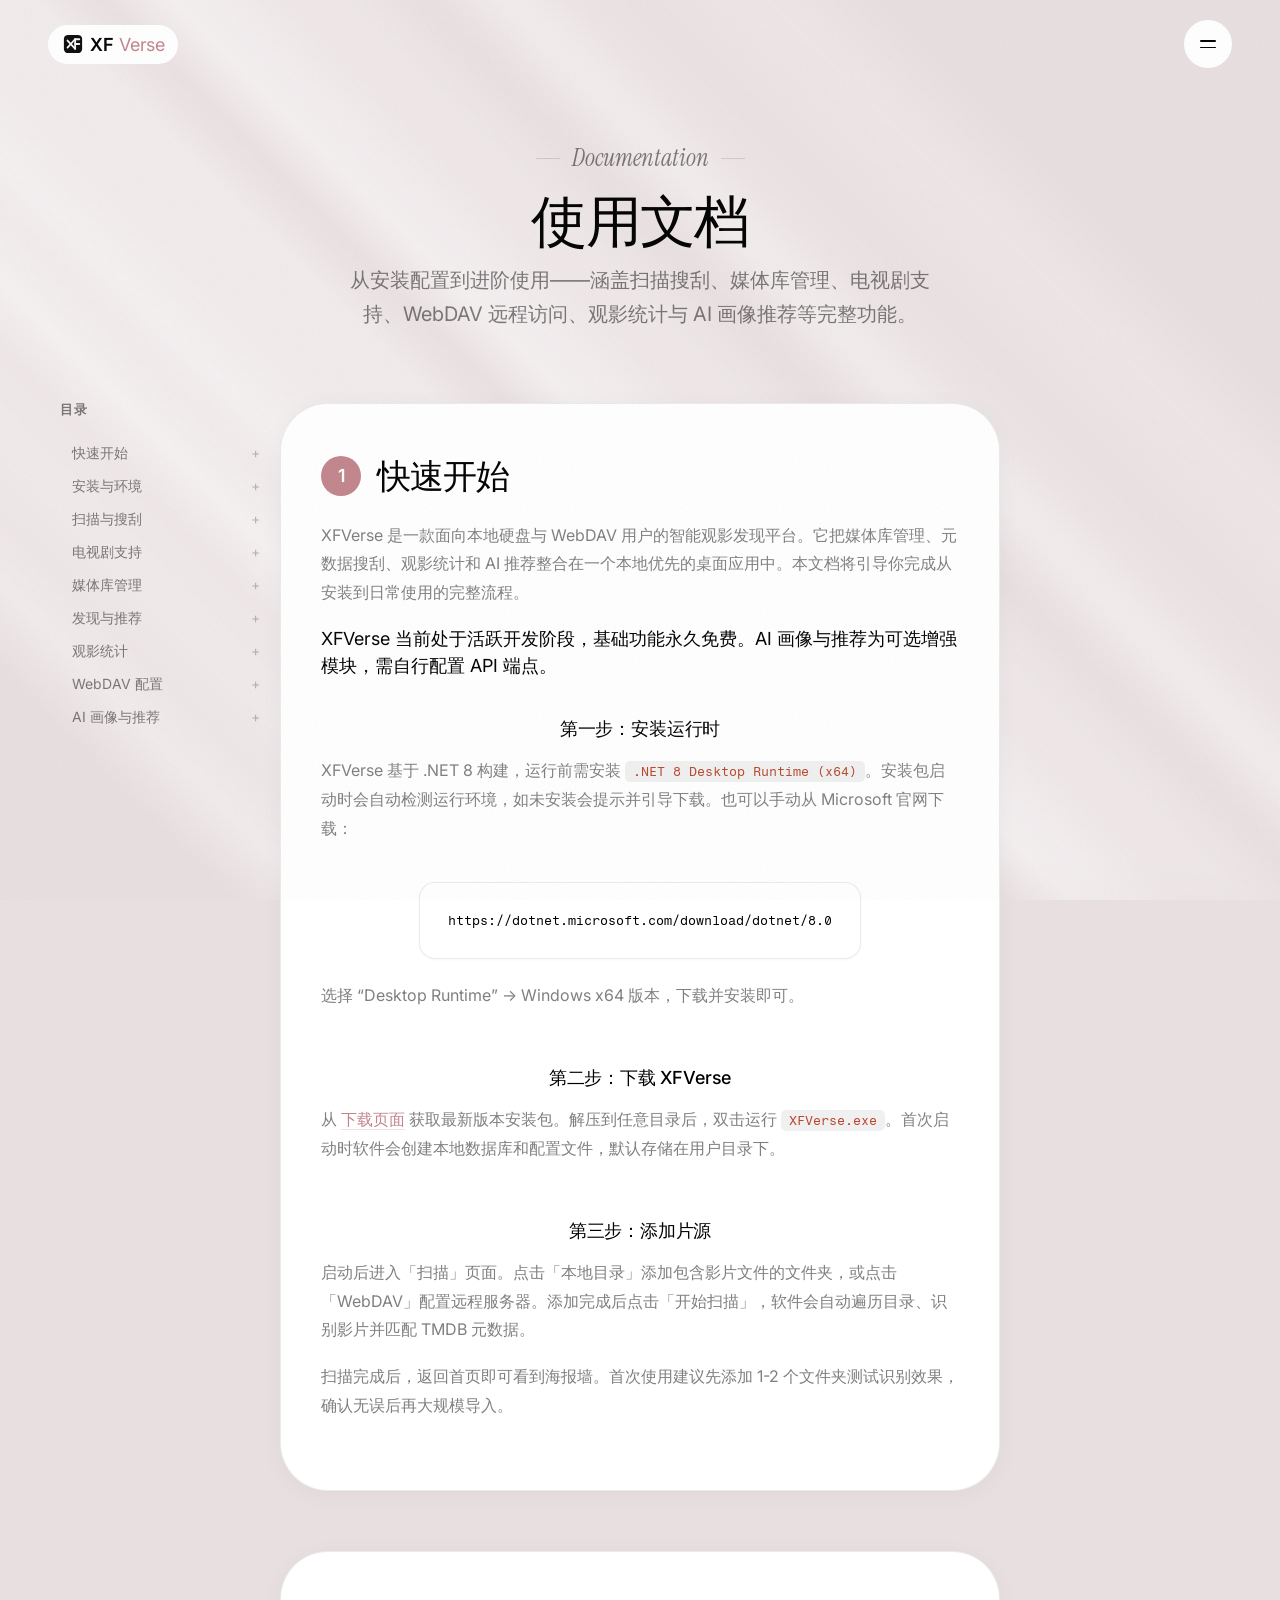
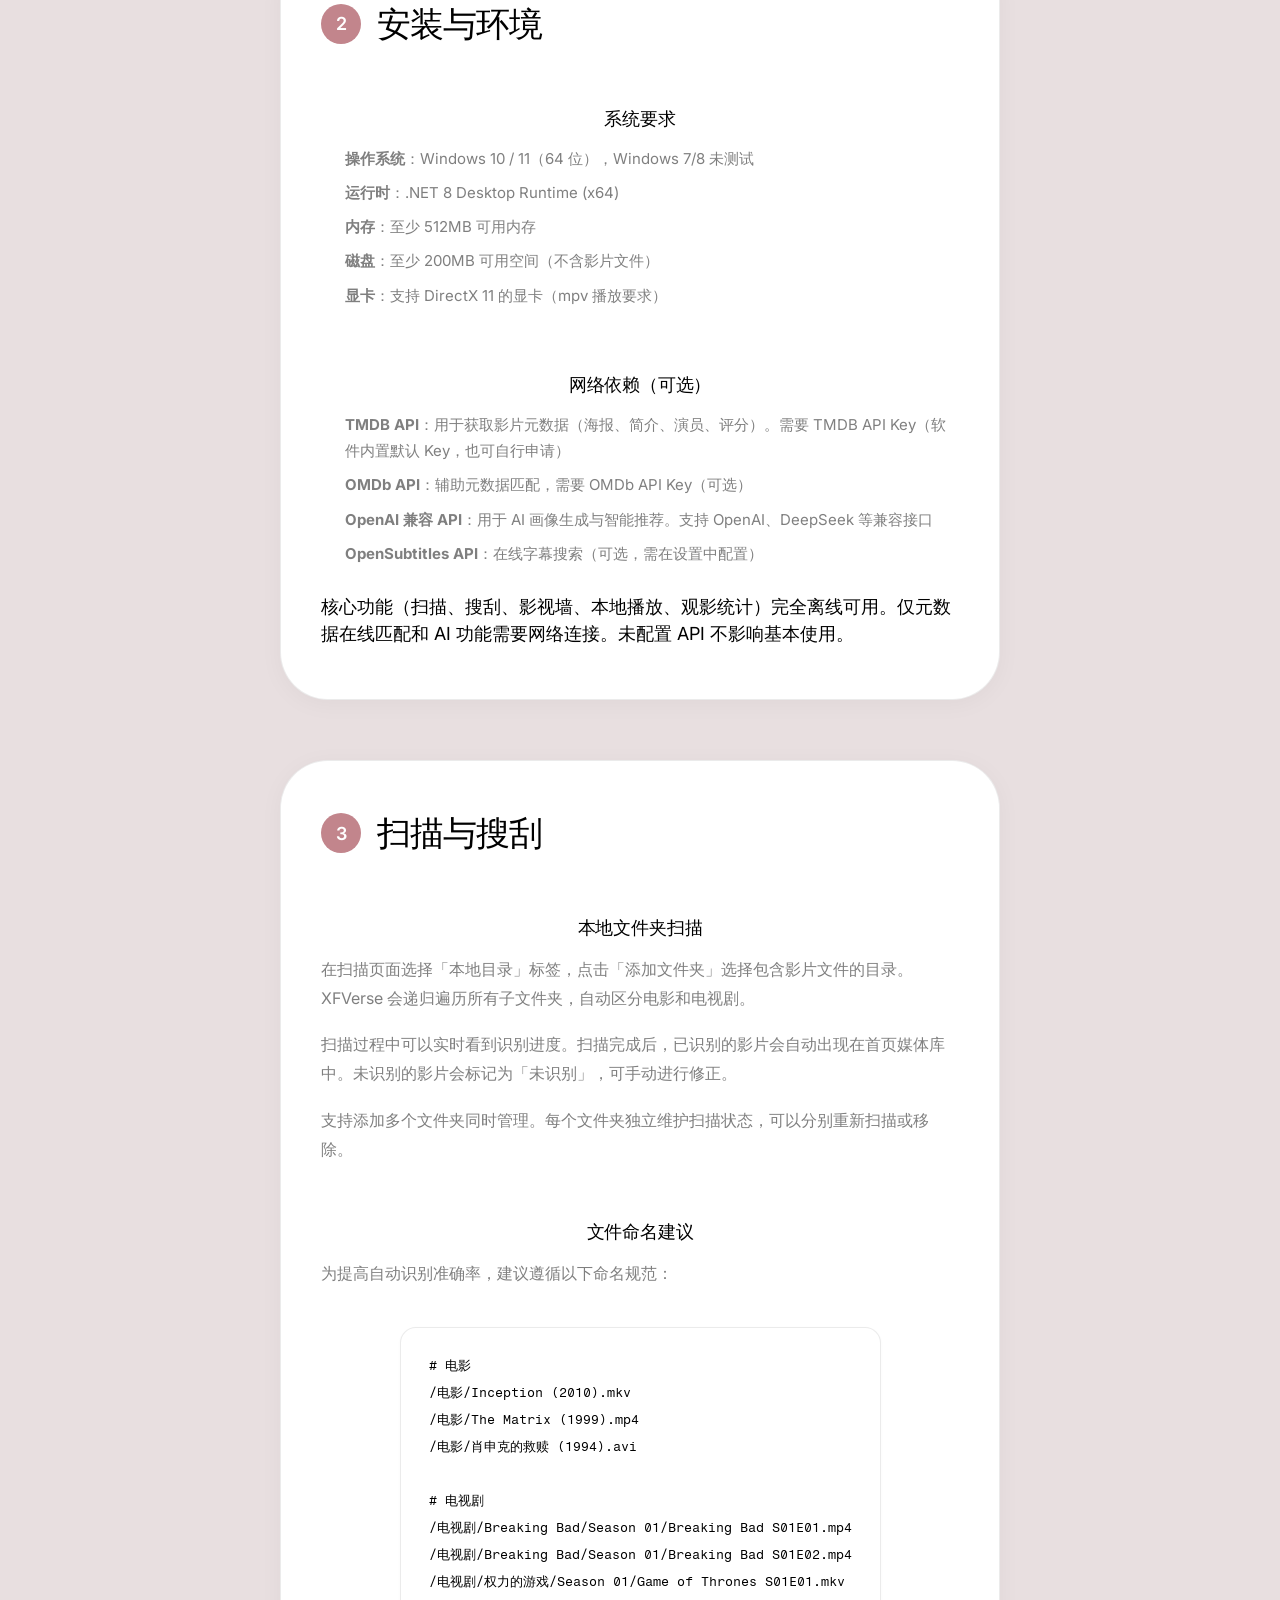
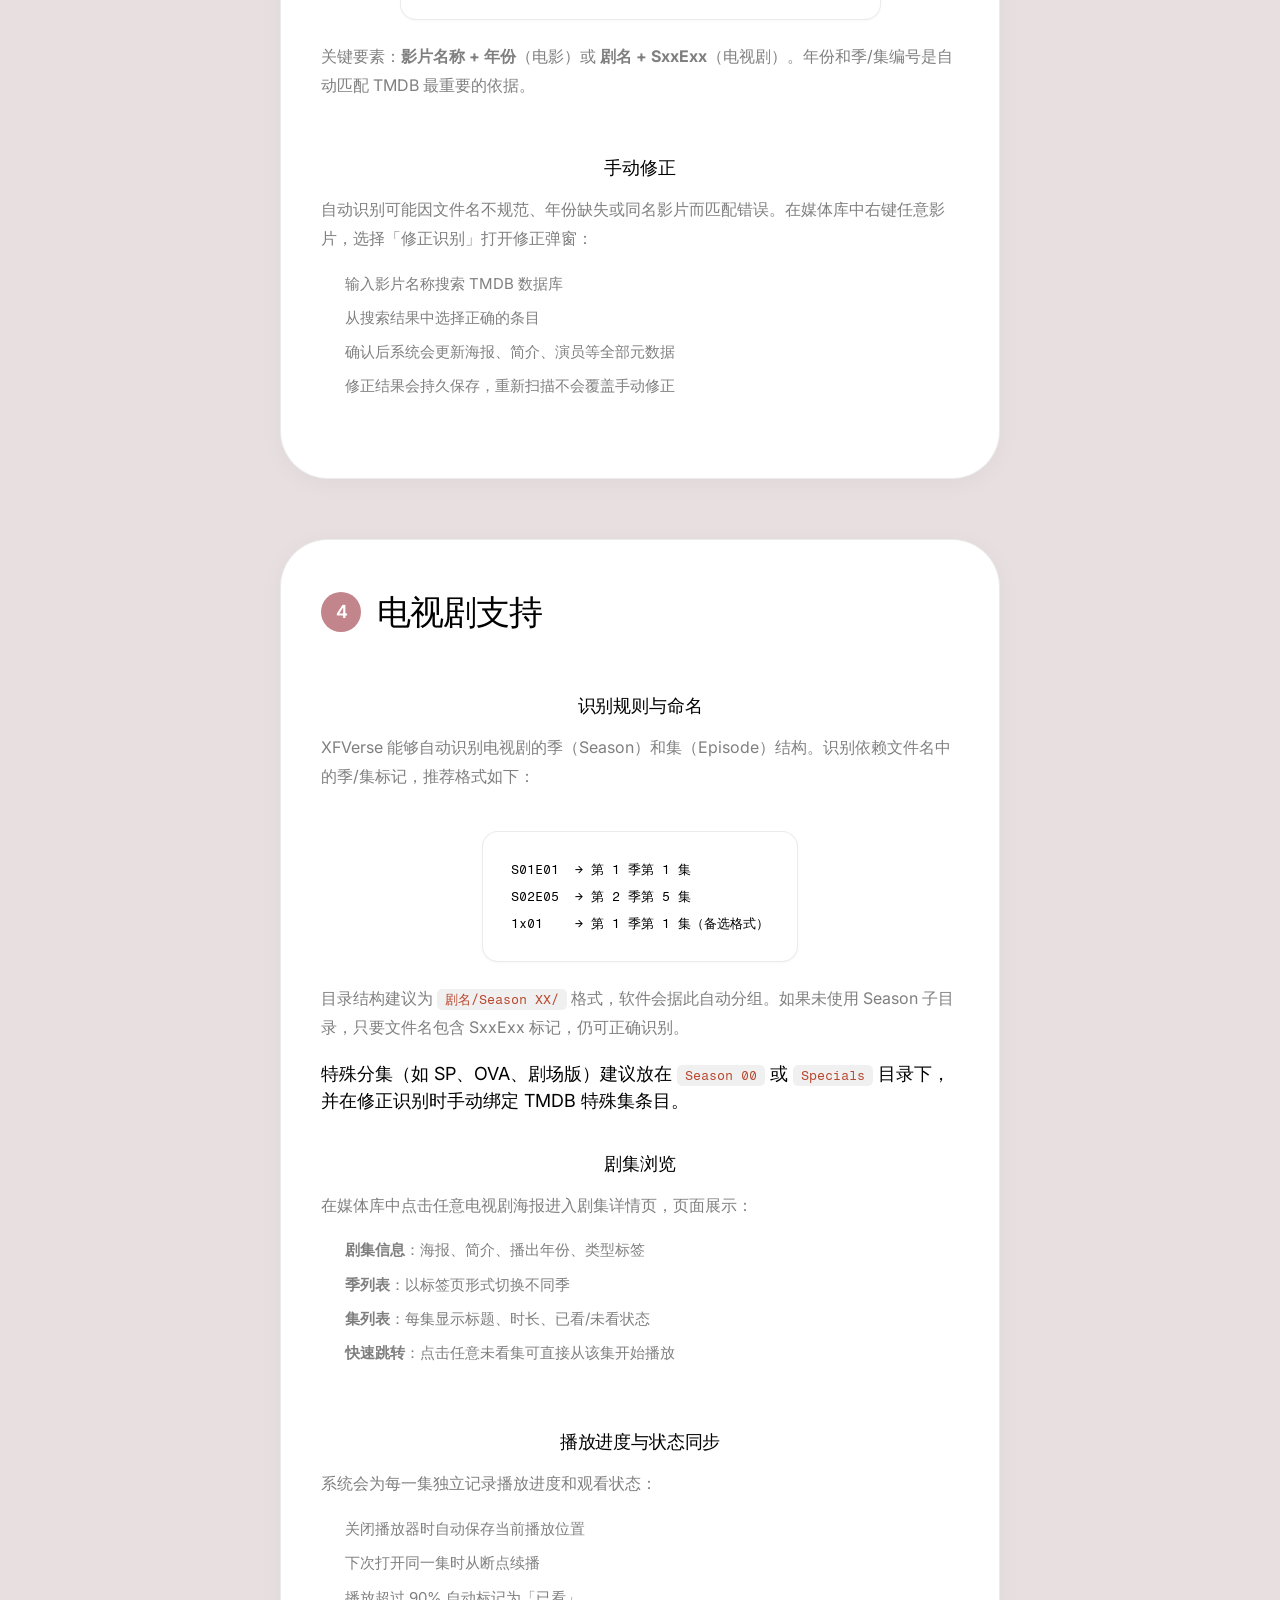
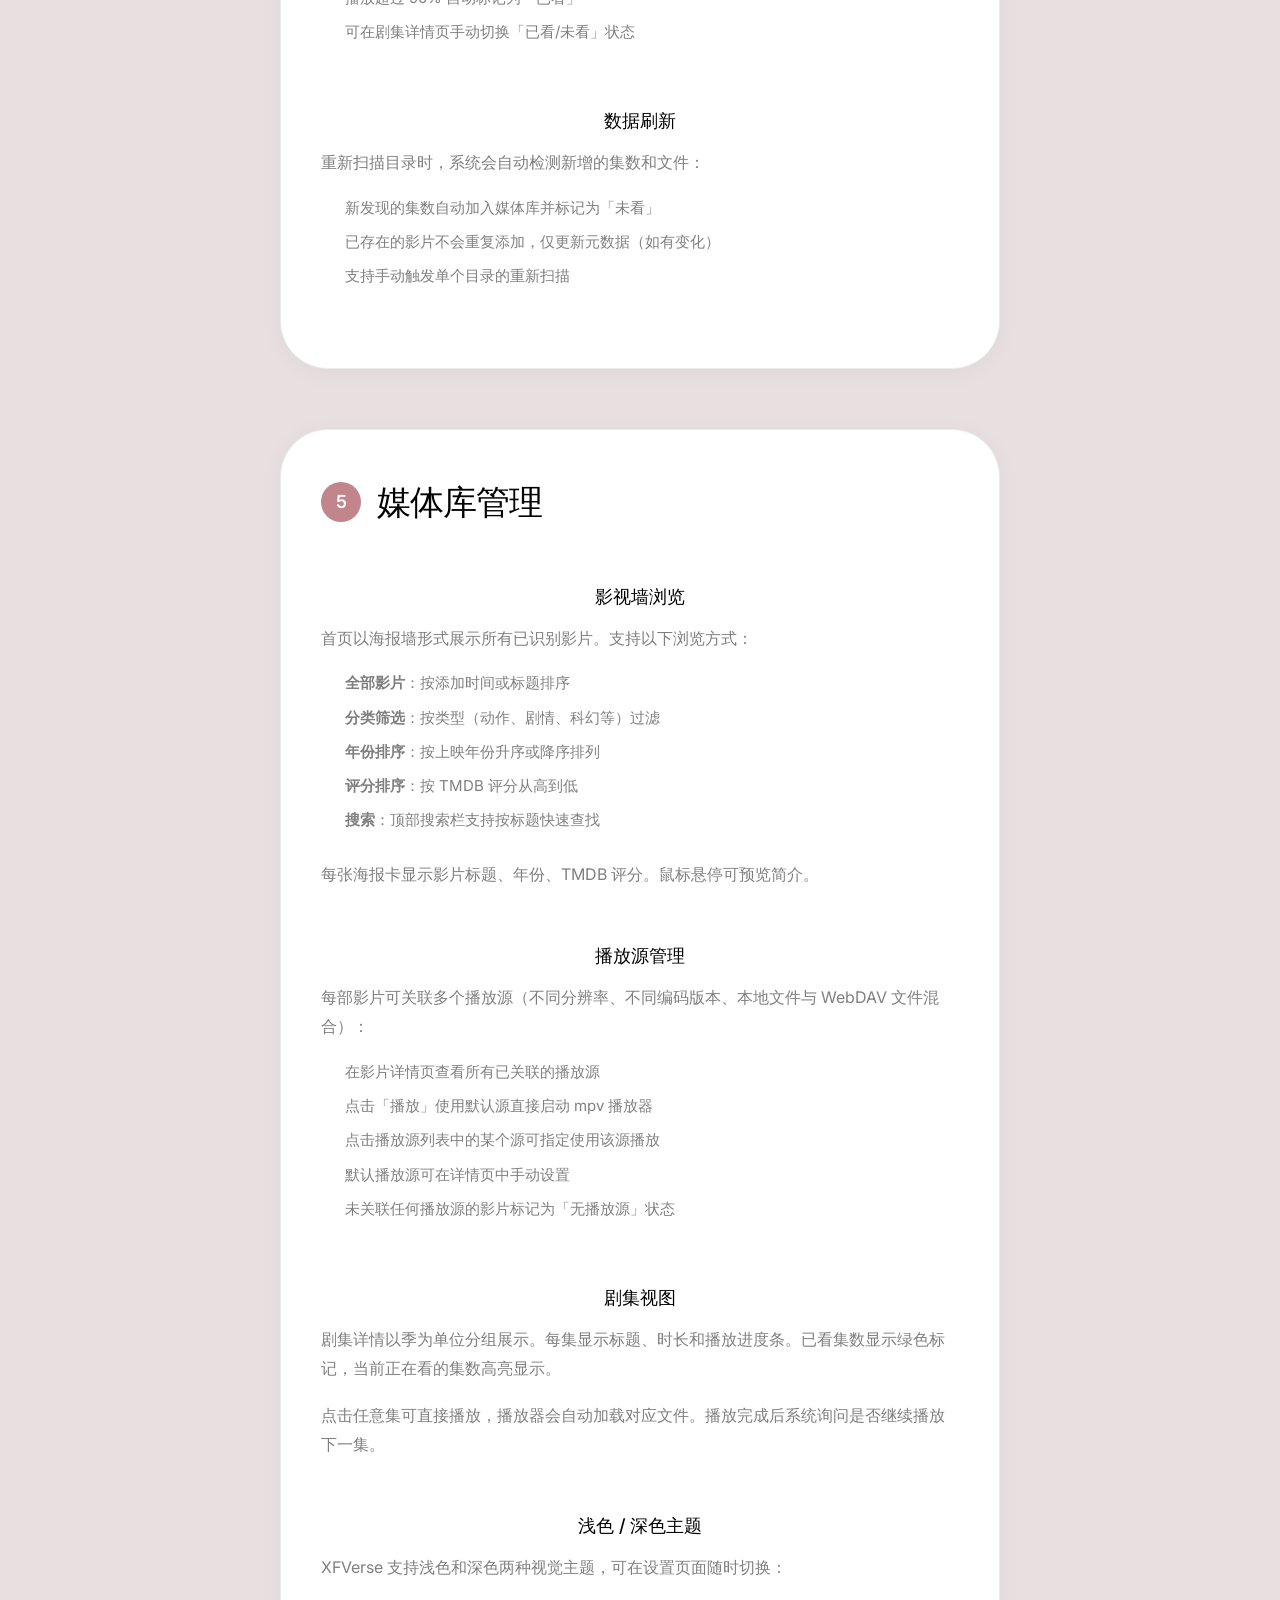
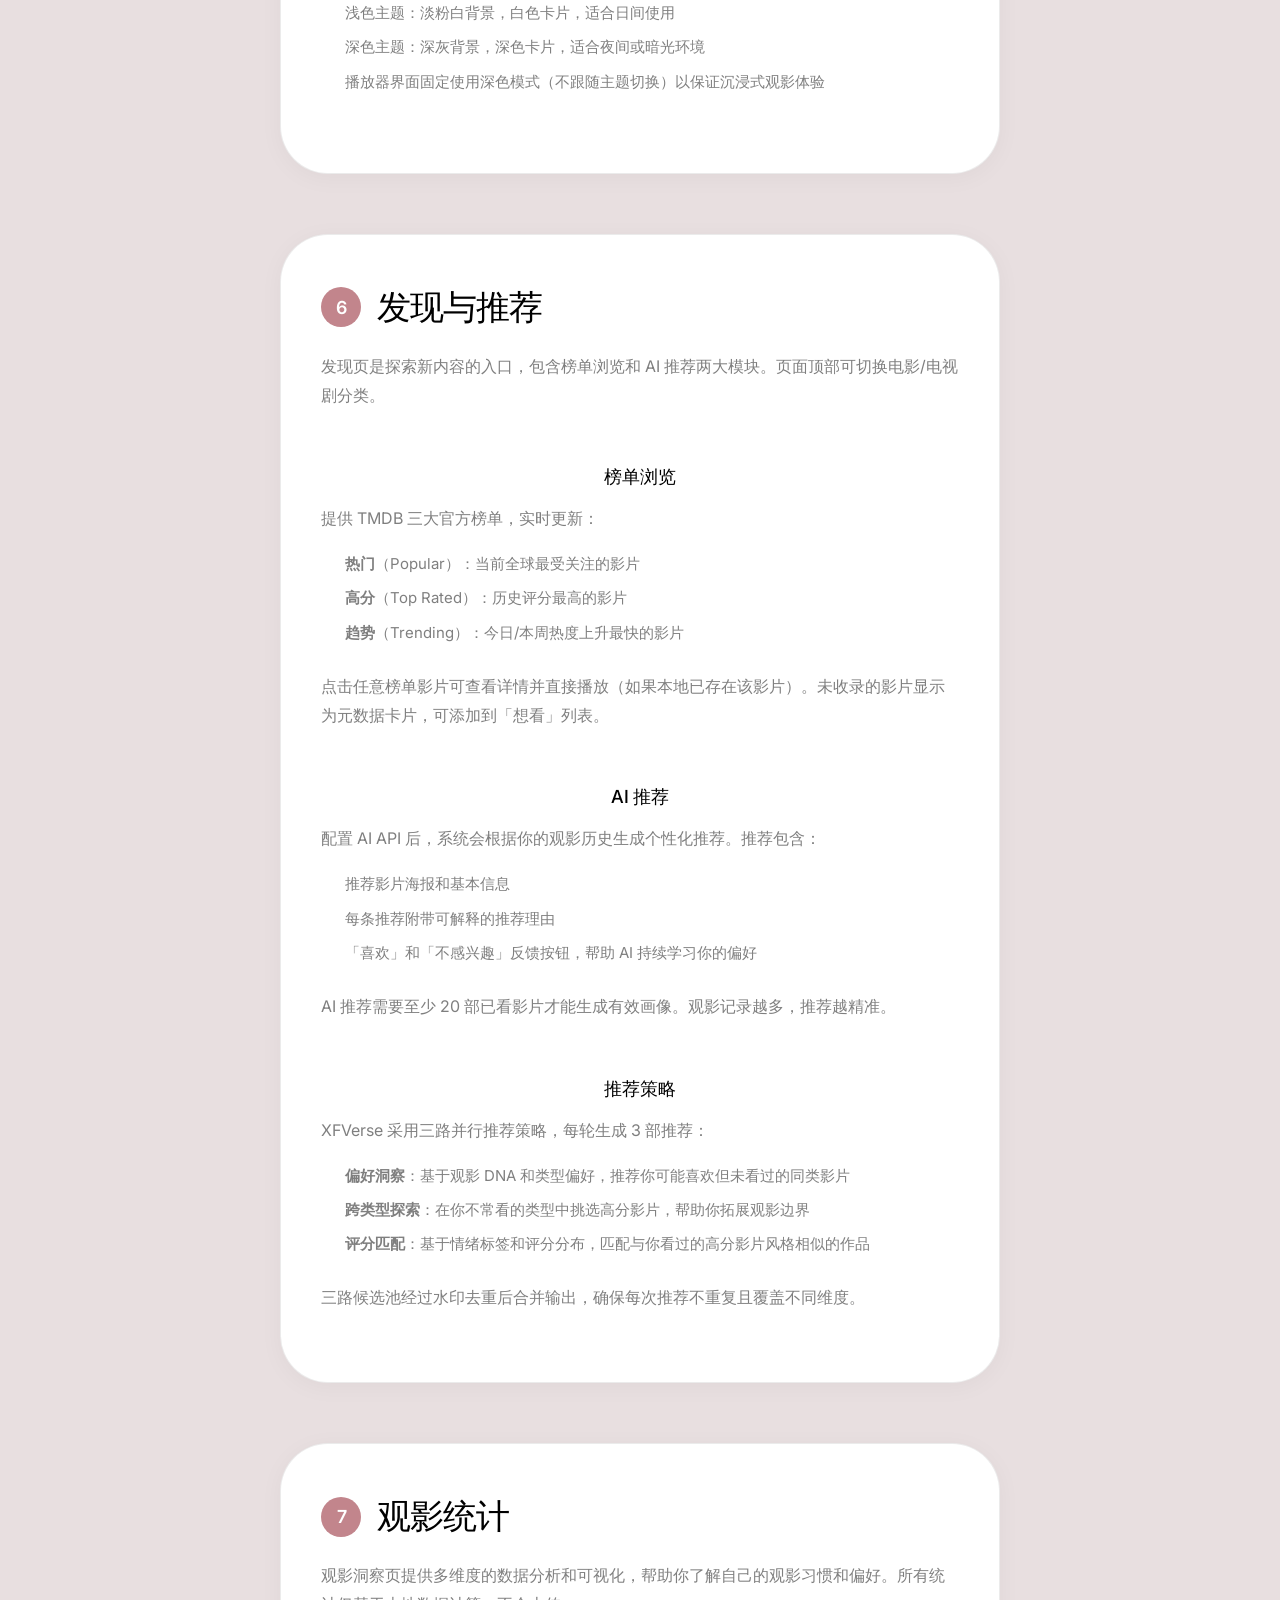
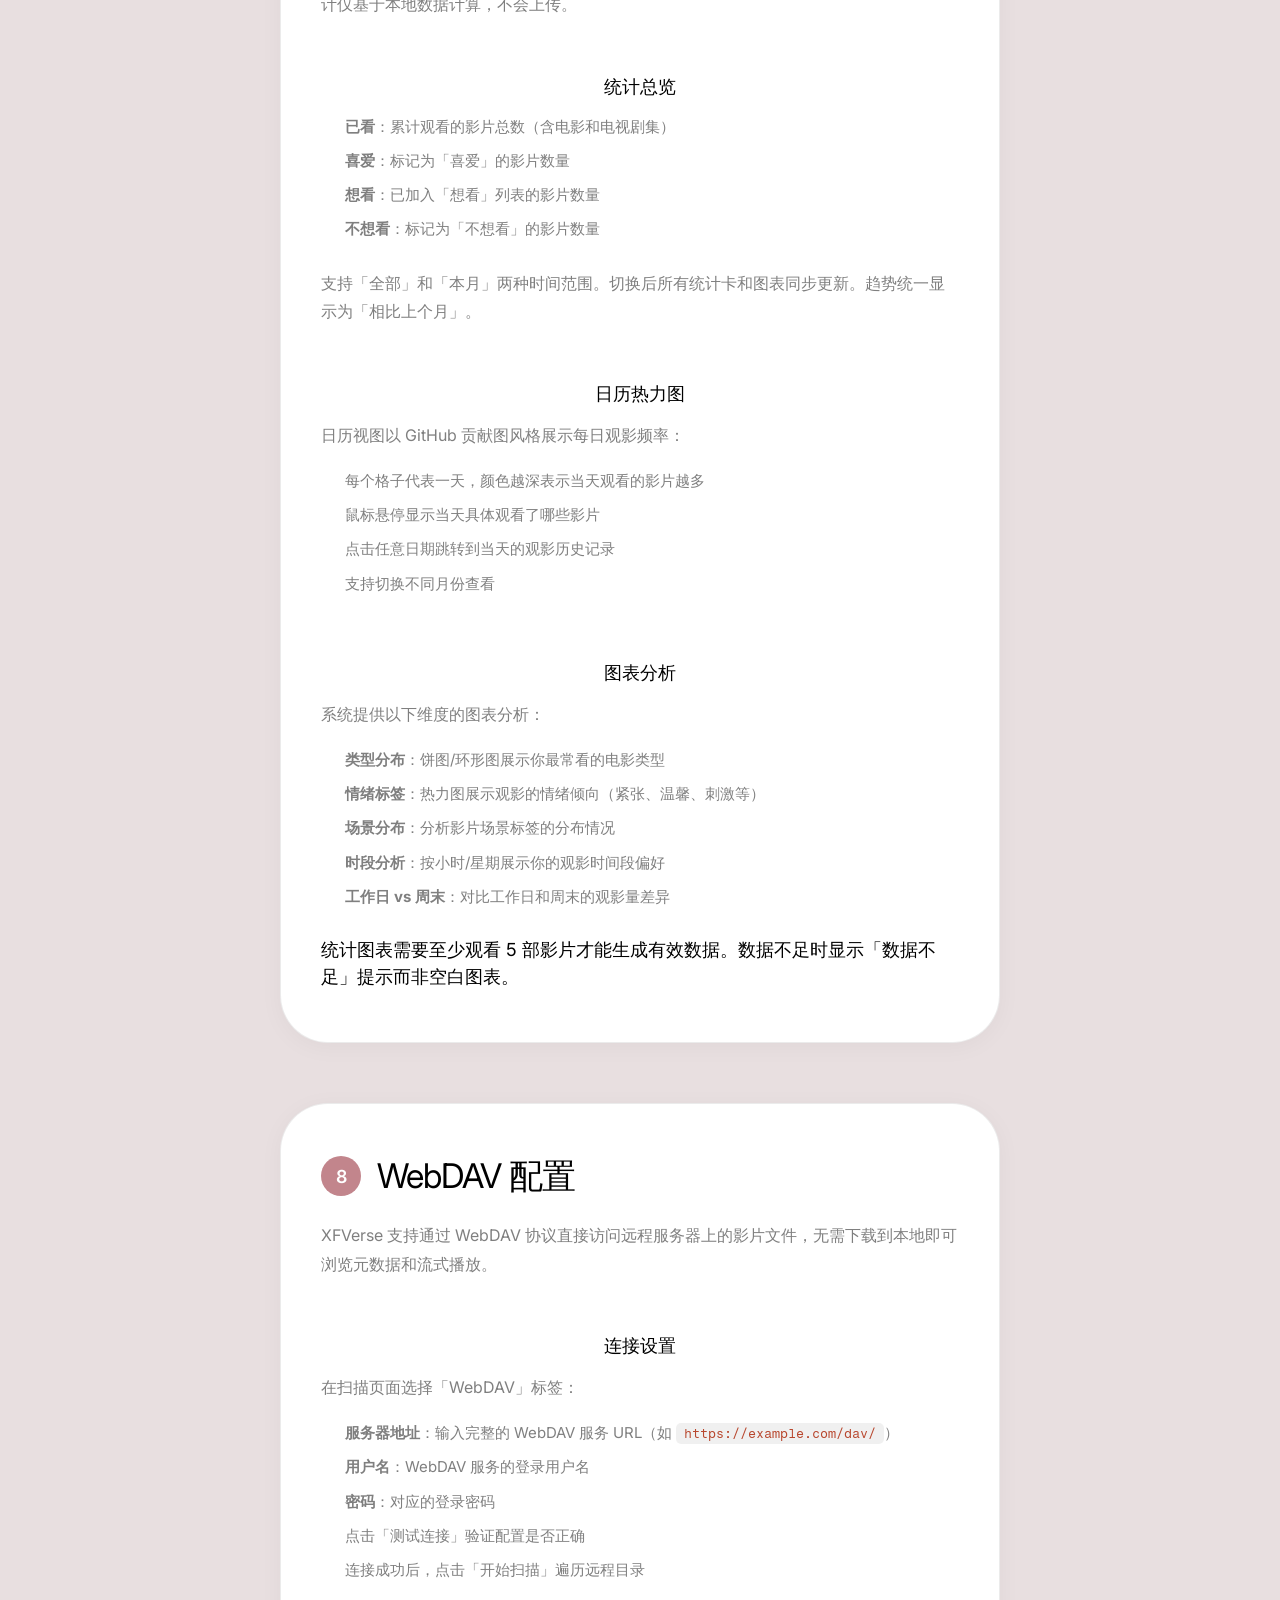
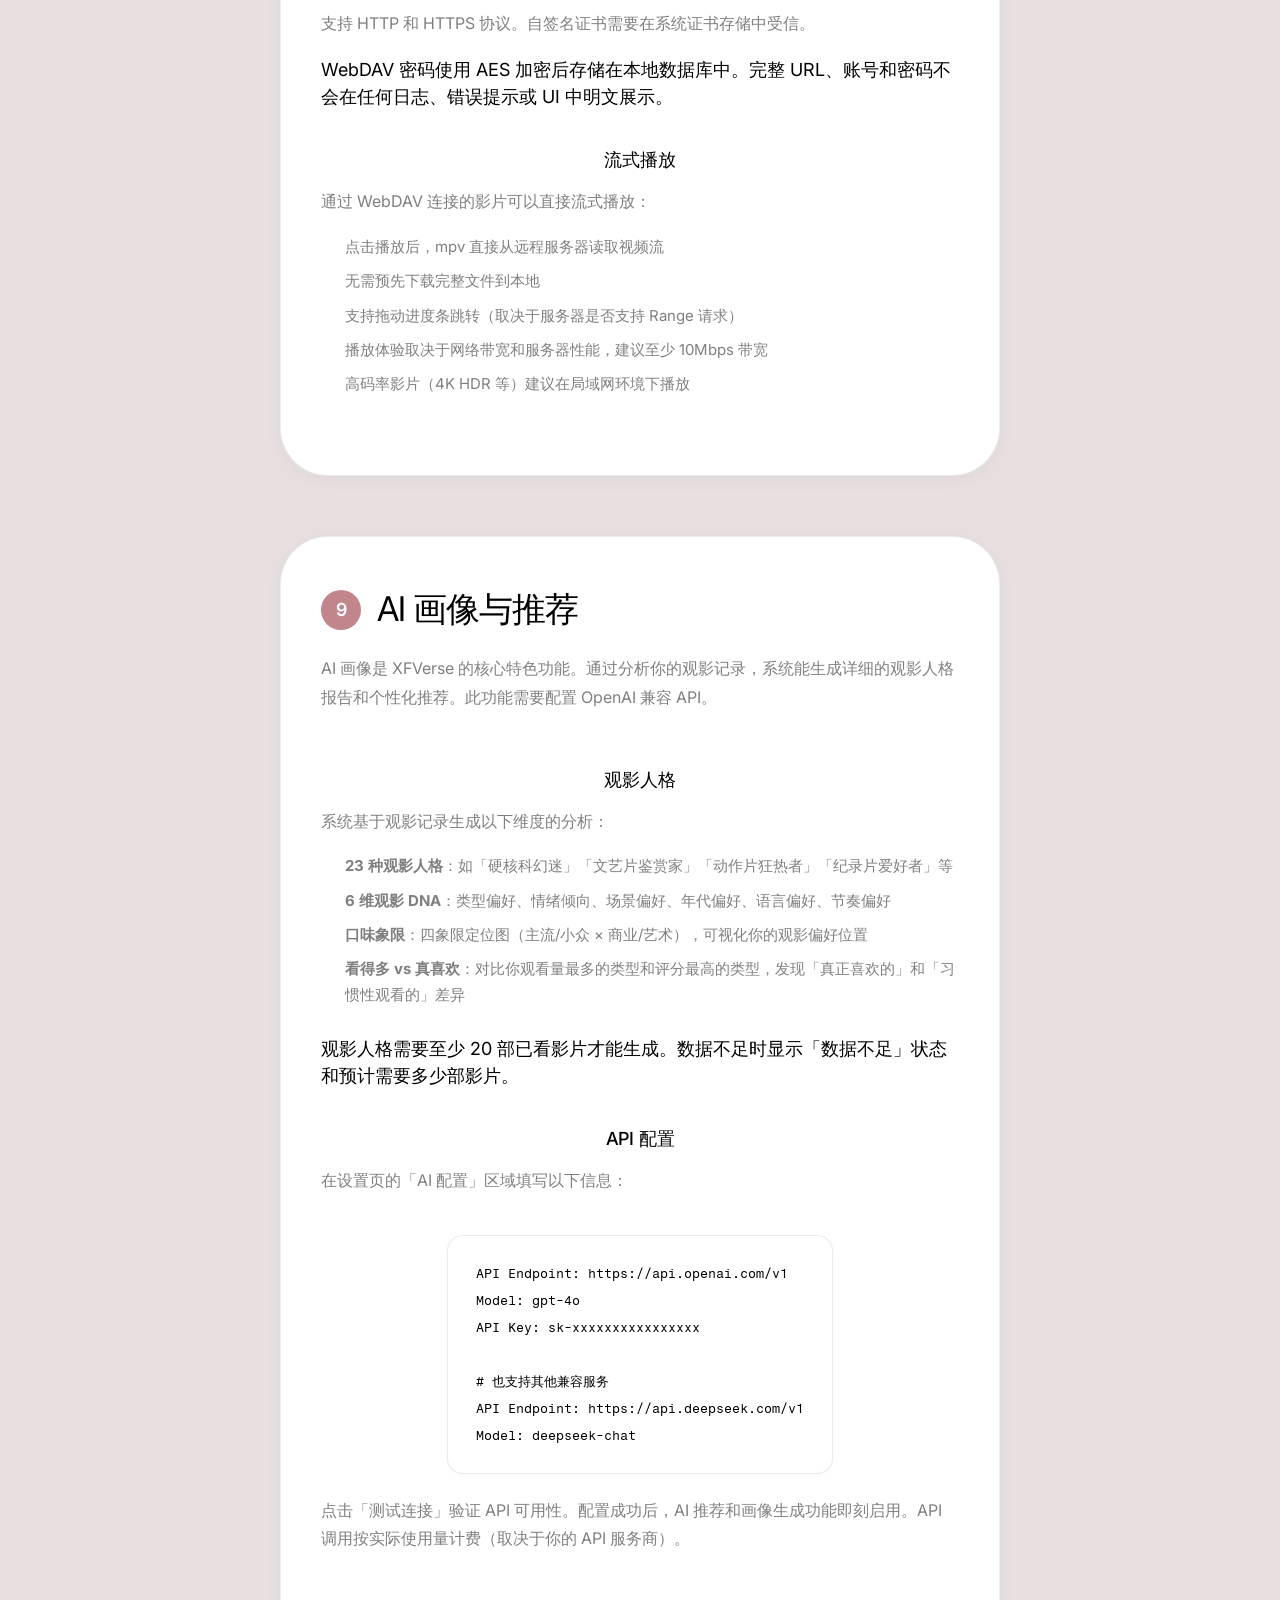
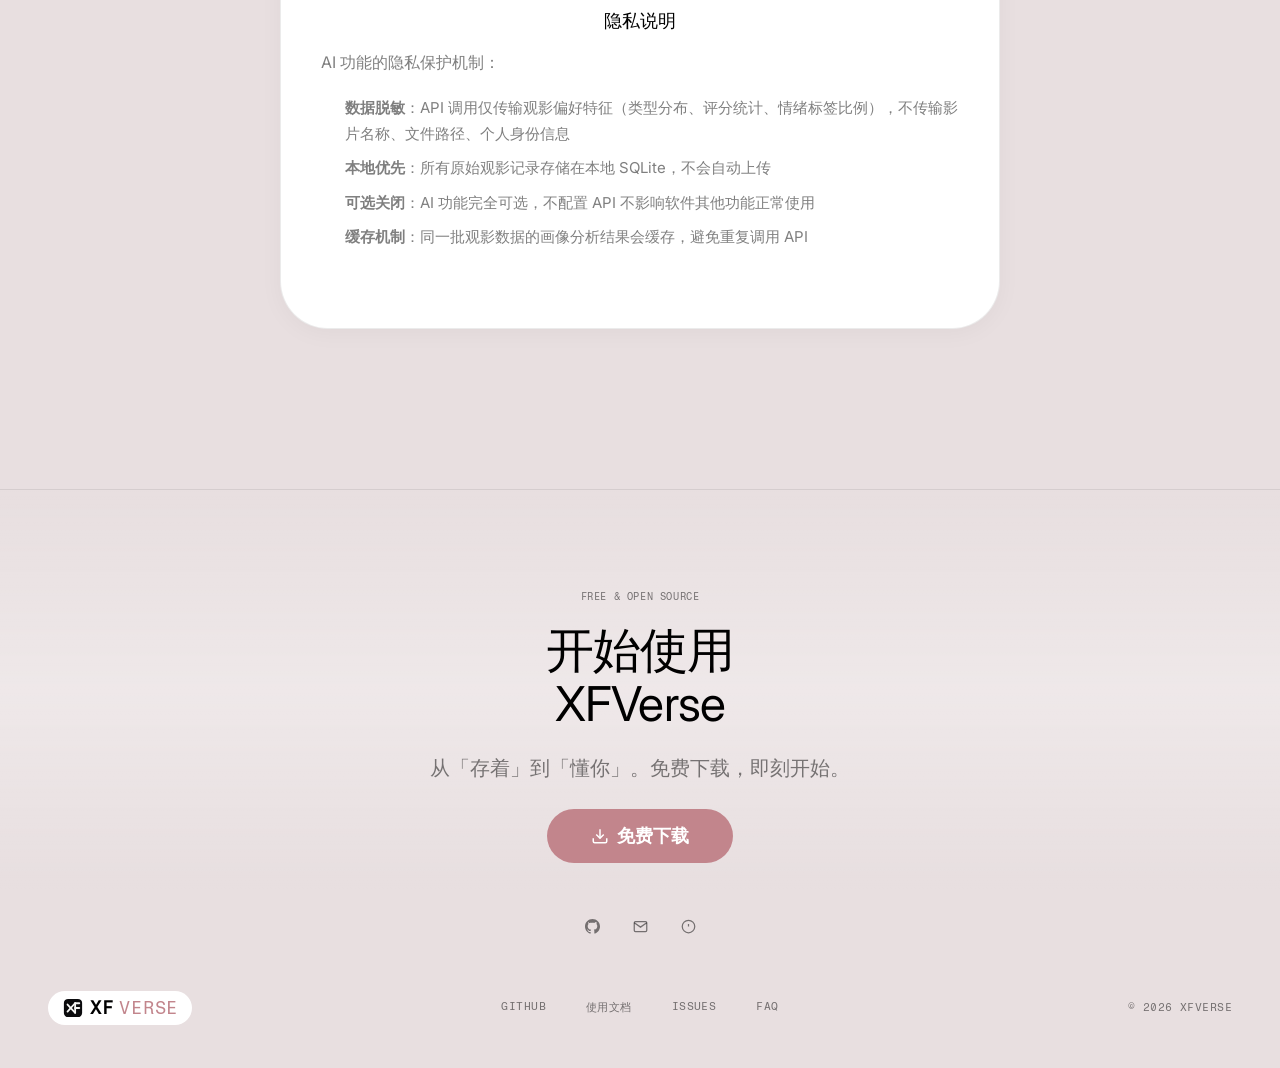
==== commit f4b6b7d8: "fix: docs — left-align lists/notes, fix 更新监控→数据刷新 - ul/ol/li/.docs-note: explicit text-align:left + " ====
--- a/docs.html
+++ b/docs.html
@@ -432,7 +432,8 @@
 .docs-content{grid-area:1 / 1;justify-self:center;width:min(var(--docs-content-width),calc(100vw - var(--docs-gutter) * 2));min-width:0;max-width:var(--docs-content-width)}
 .docs-content section{padding:52px 40px;margin-bottom:60px;border:1px solid var(--border);border-radius:var(--radius-lg);background:var(--surface);box-shadow:0 4px 24px rgba(0,0,0,.04)}
 .docs-content section h2{text-align:left;width:100%}
-.docs-content section p,.docs-content section li{text-align:left}
+.docs-content section p,.docs-content section li,.docs-content section ul,.docs-content section ol{text-align:left;width:100%}
+.docs-content section .docs-note{text-align:left;width:100%}
 .docs-content section:first-of-type{border-top:1px solid var(--border);padding-top:52px}
 .docs-content h2{font:400 34px/1.2 "Inter Display","Inter","PingFang SC",sans-serif;margin:0 0 24px;letter-spacing:-.03em;color:var(--text)}
 
@@ -553,7 +554,7 @@
       <a href="#series-naming">识别与命名</a>
       <a href="#series-browse">剧集浏览</a>
       <a href="#series-progress">进度与同步</a>
-      <a href="#series-updates">更新与提醒</a>
+      <a href="#series-updates">数据刷新</a>
     </div>
     <a href="#library" class="docs-nav-parent">媒体库管理</a>
     <div class="docs-nav-children">
@@ -676,12 +677,12 @@
         <li>播放超过 90% 自动标记为「已看」</li>
         <li>可在剧集详情页手动切换「已看/未看」状态</li>
       </ul>
-      <h3 id=”series-updates”>更新监控与提醒</h3>
-      <p>对于正在追更的剧集，开启更新监控后，软件会在下次扫描时检测新增集数：</p>
-      <ul>
-        <li>发现新集后自动加入媒体库并标记为「未看」</li>
-        <li>在发现页显示更新提示角标</li>
-        <li>支持批量标记整季为已看</li>
+      <h3 id=”series-updates”>数据刷新</h3>
+      <p>重新扫描目录时，系统会自动检测新增的集数和文件：</p>
+      <ul>
+        <li>新发现的集数自动加入媒体库并标记为「未看」</li>
+        <li>已存在的影片不会重复添加，仅更新元数据（如有变化）</li>
+        <li>支持手动触发单个目录的重新扫描</li>
       </ul>
     </section>
 
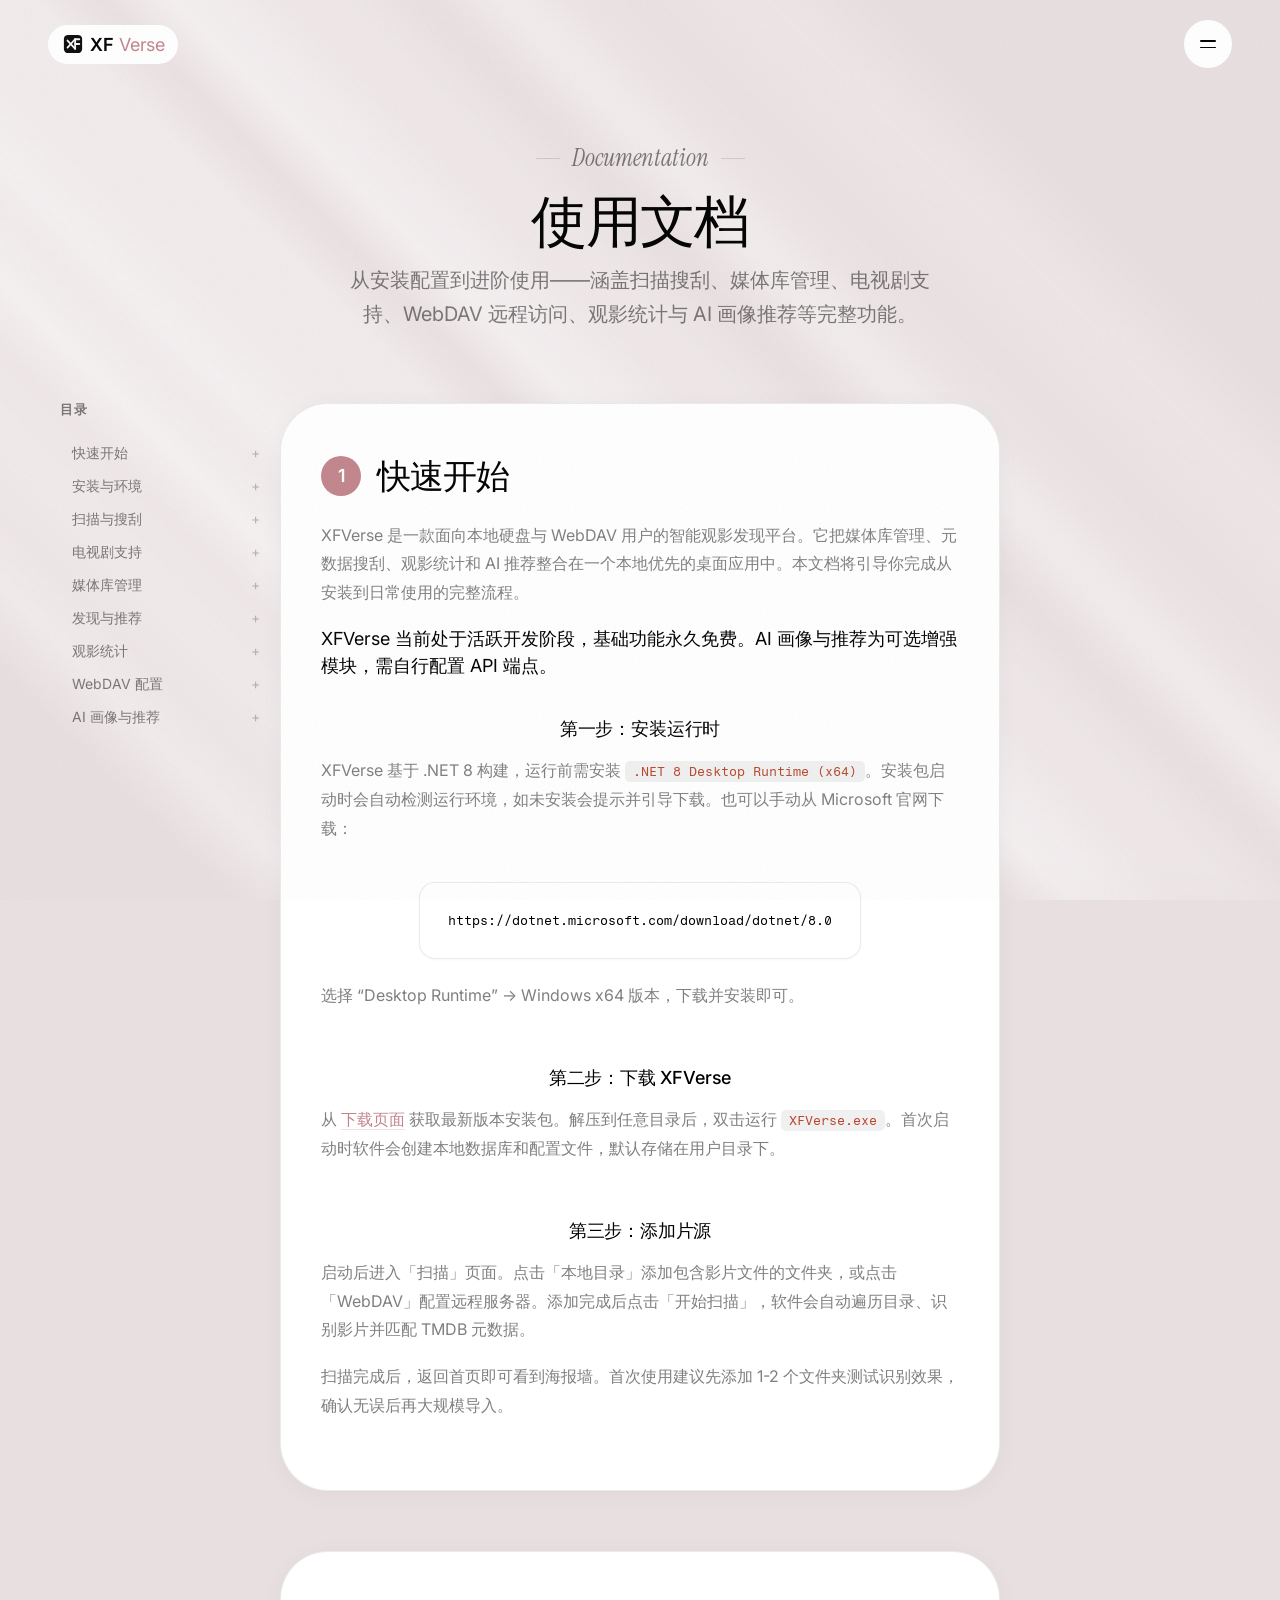
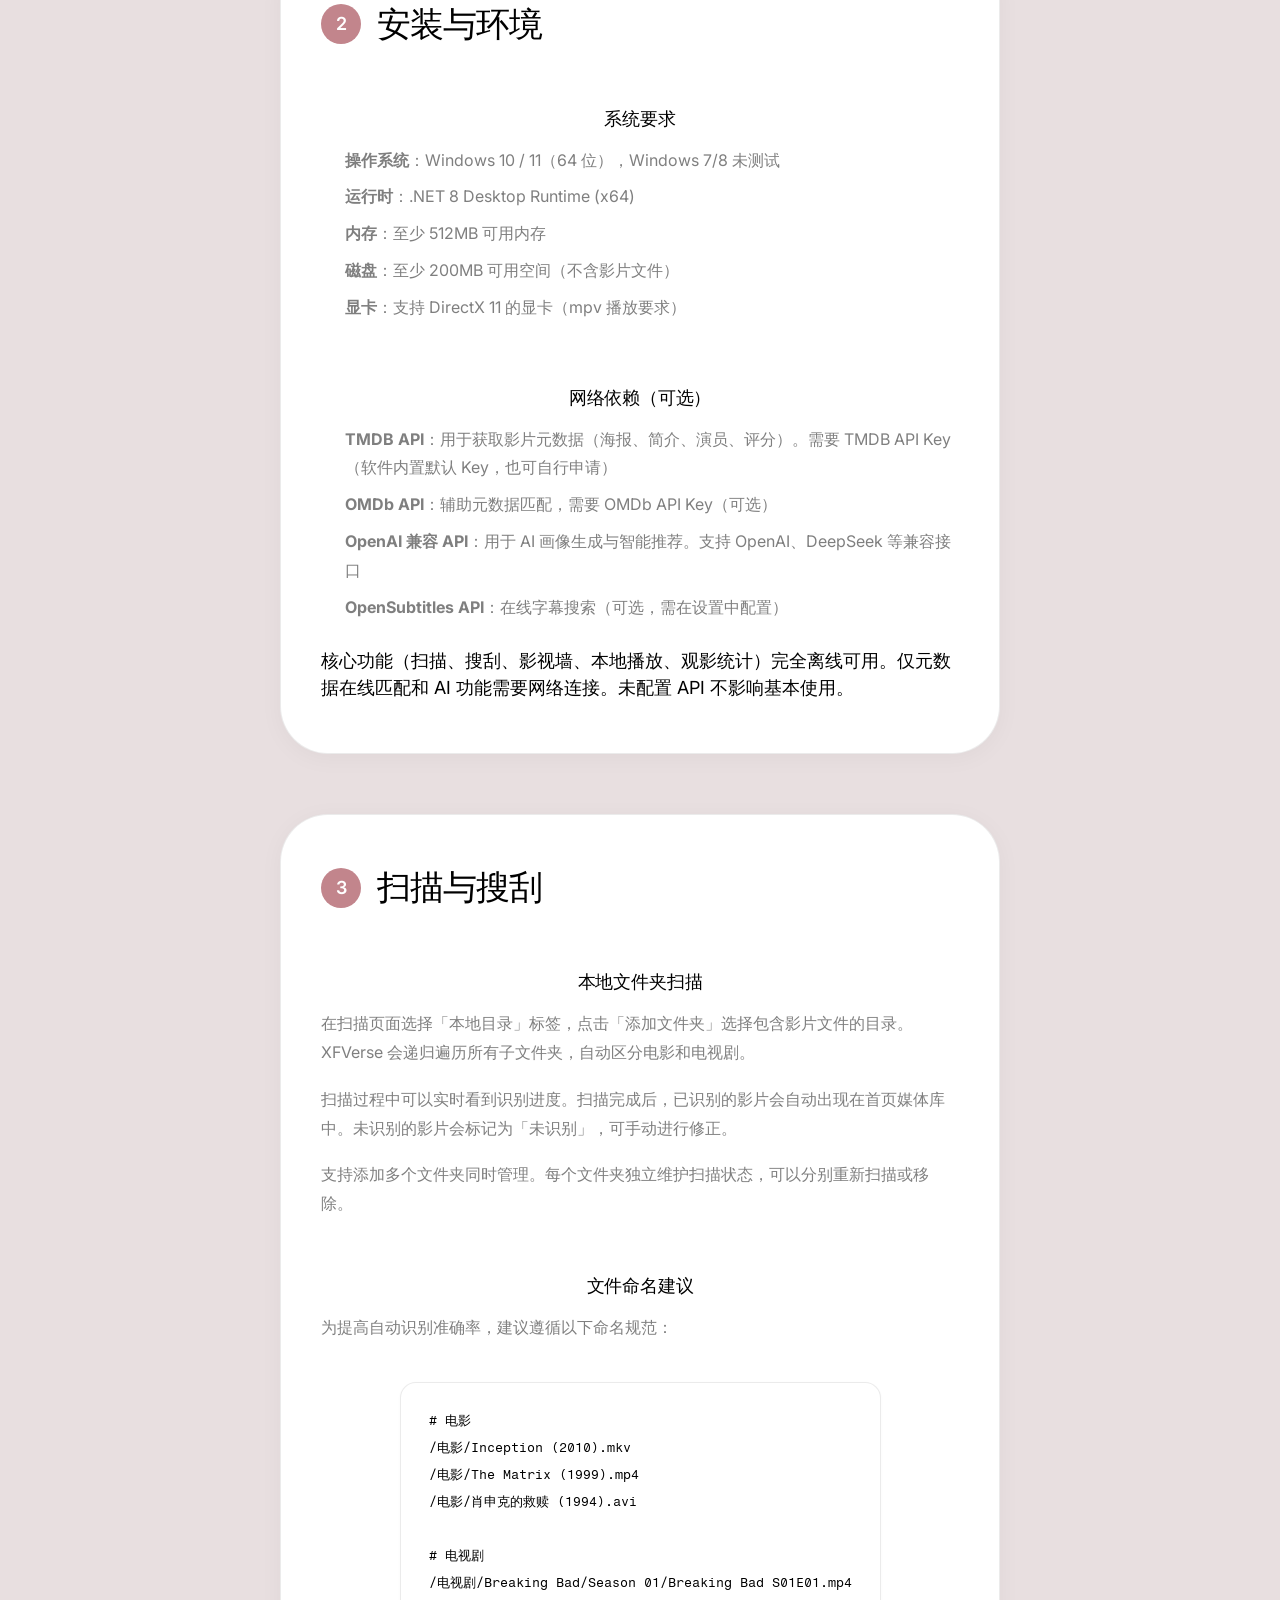
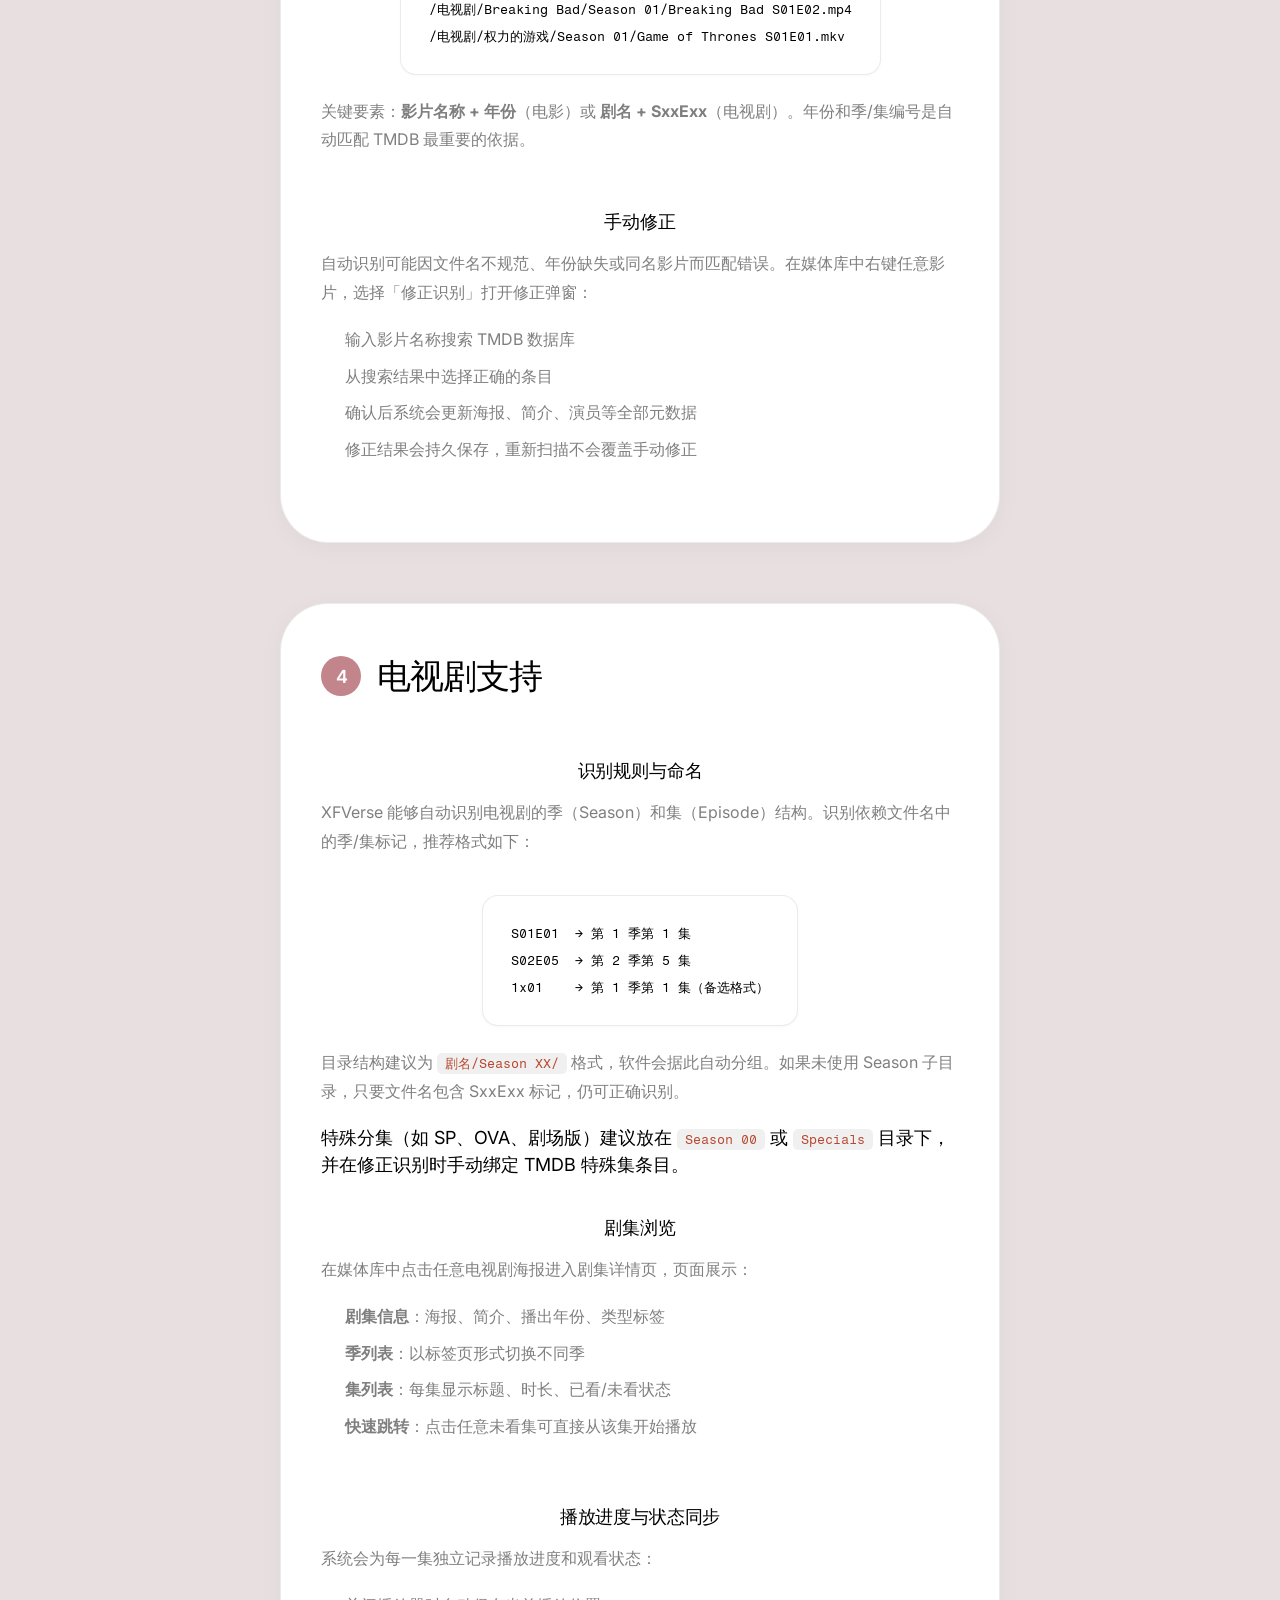
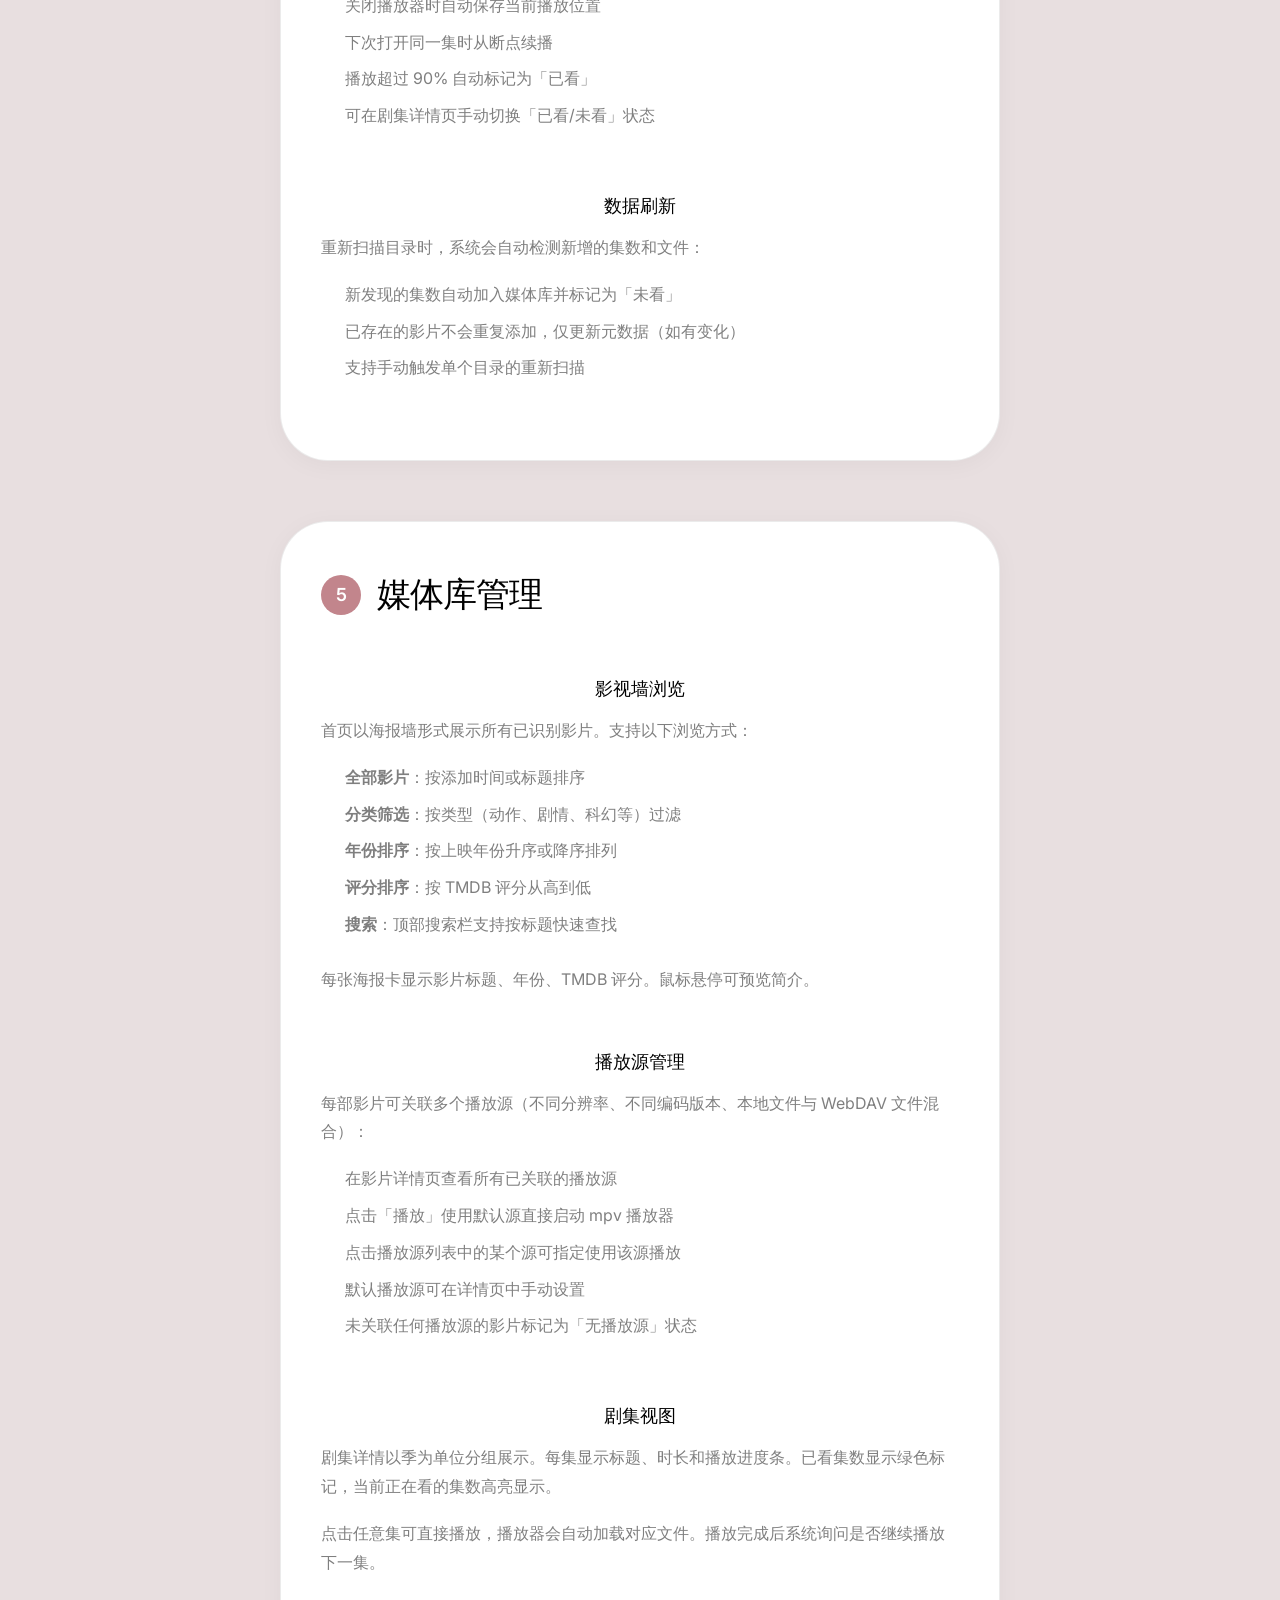
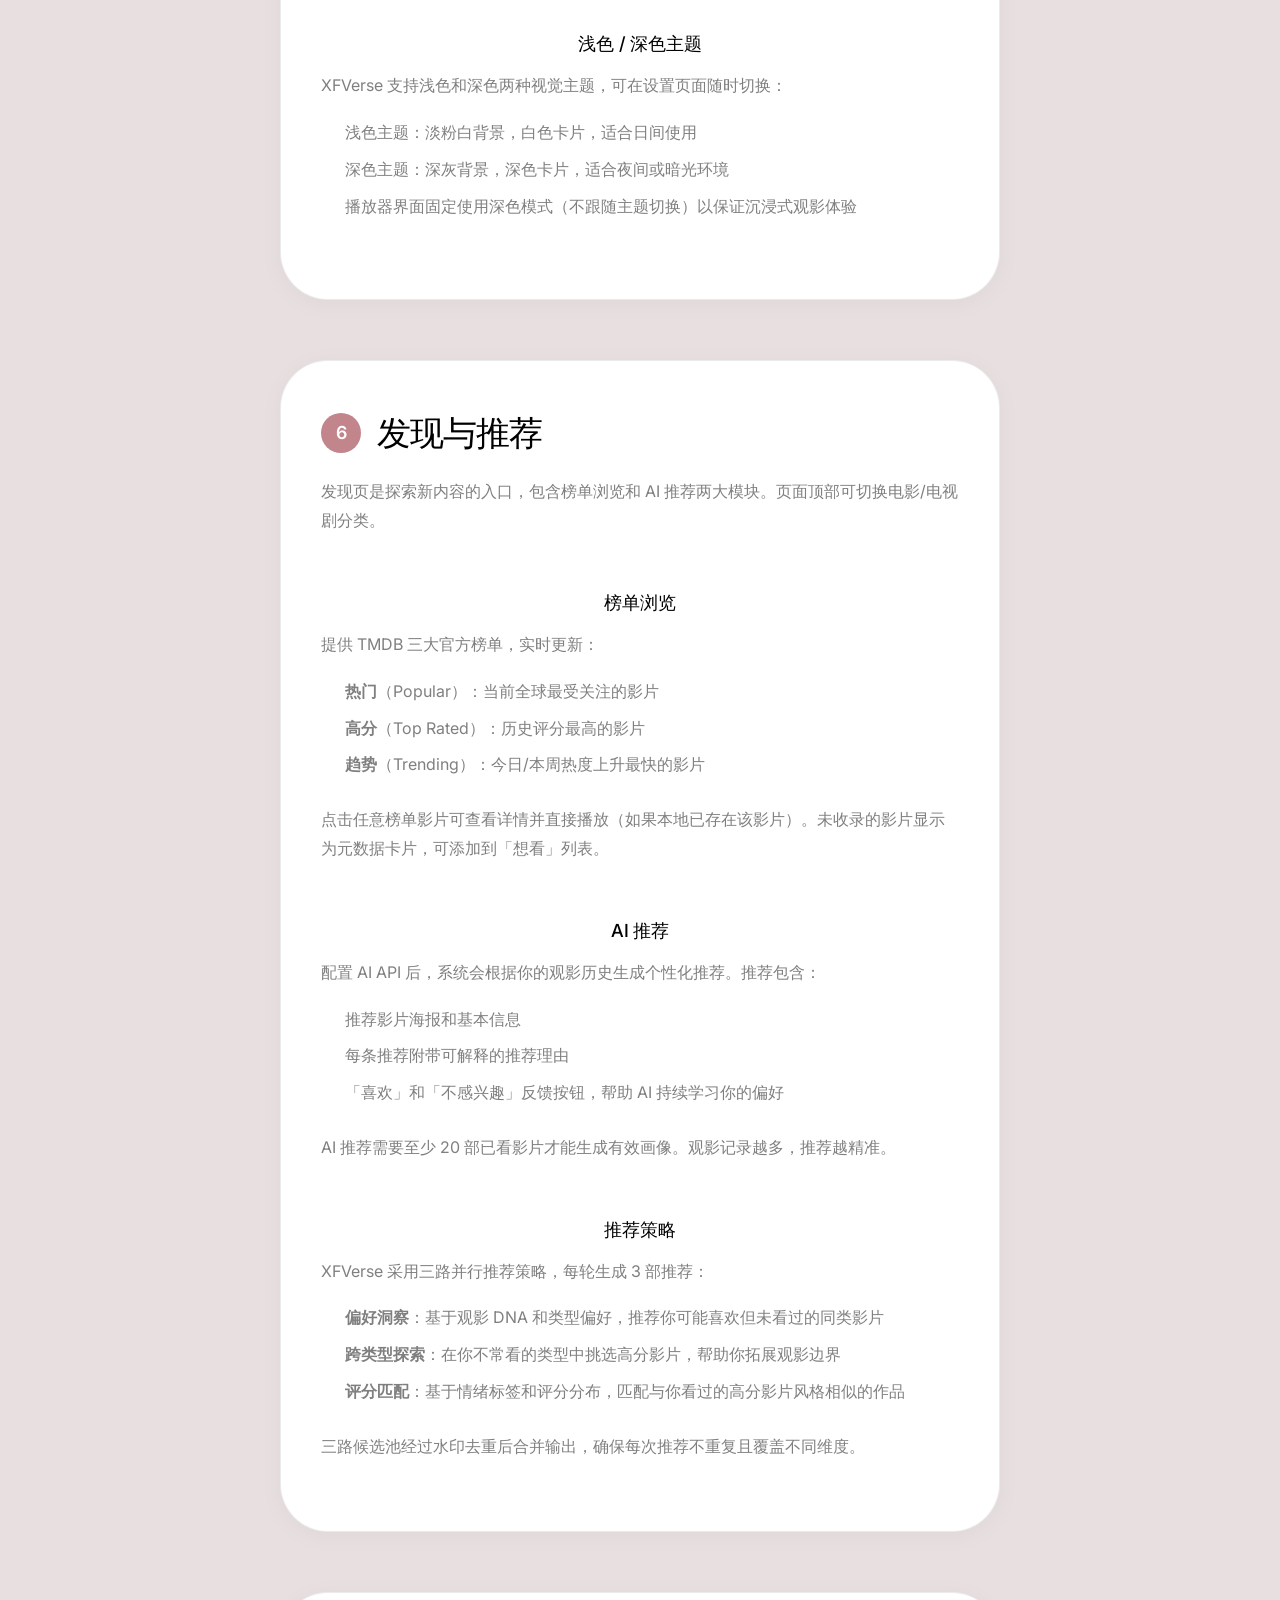
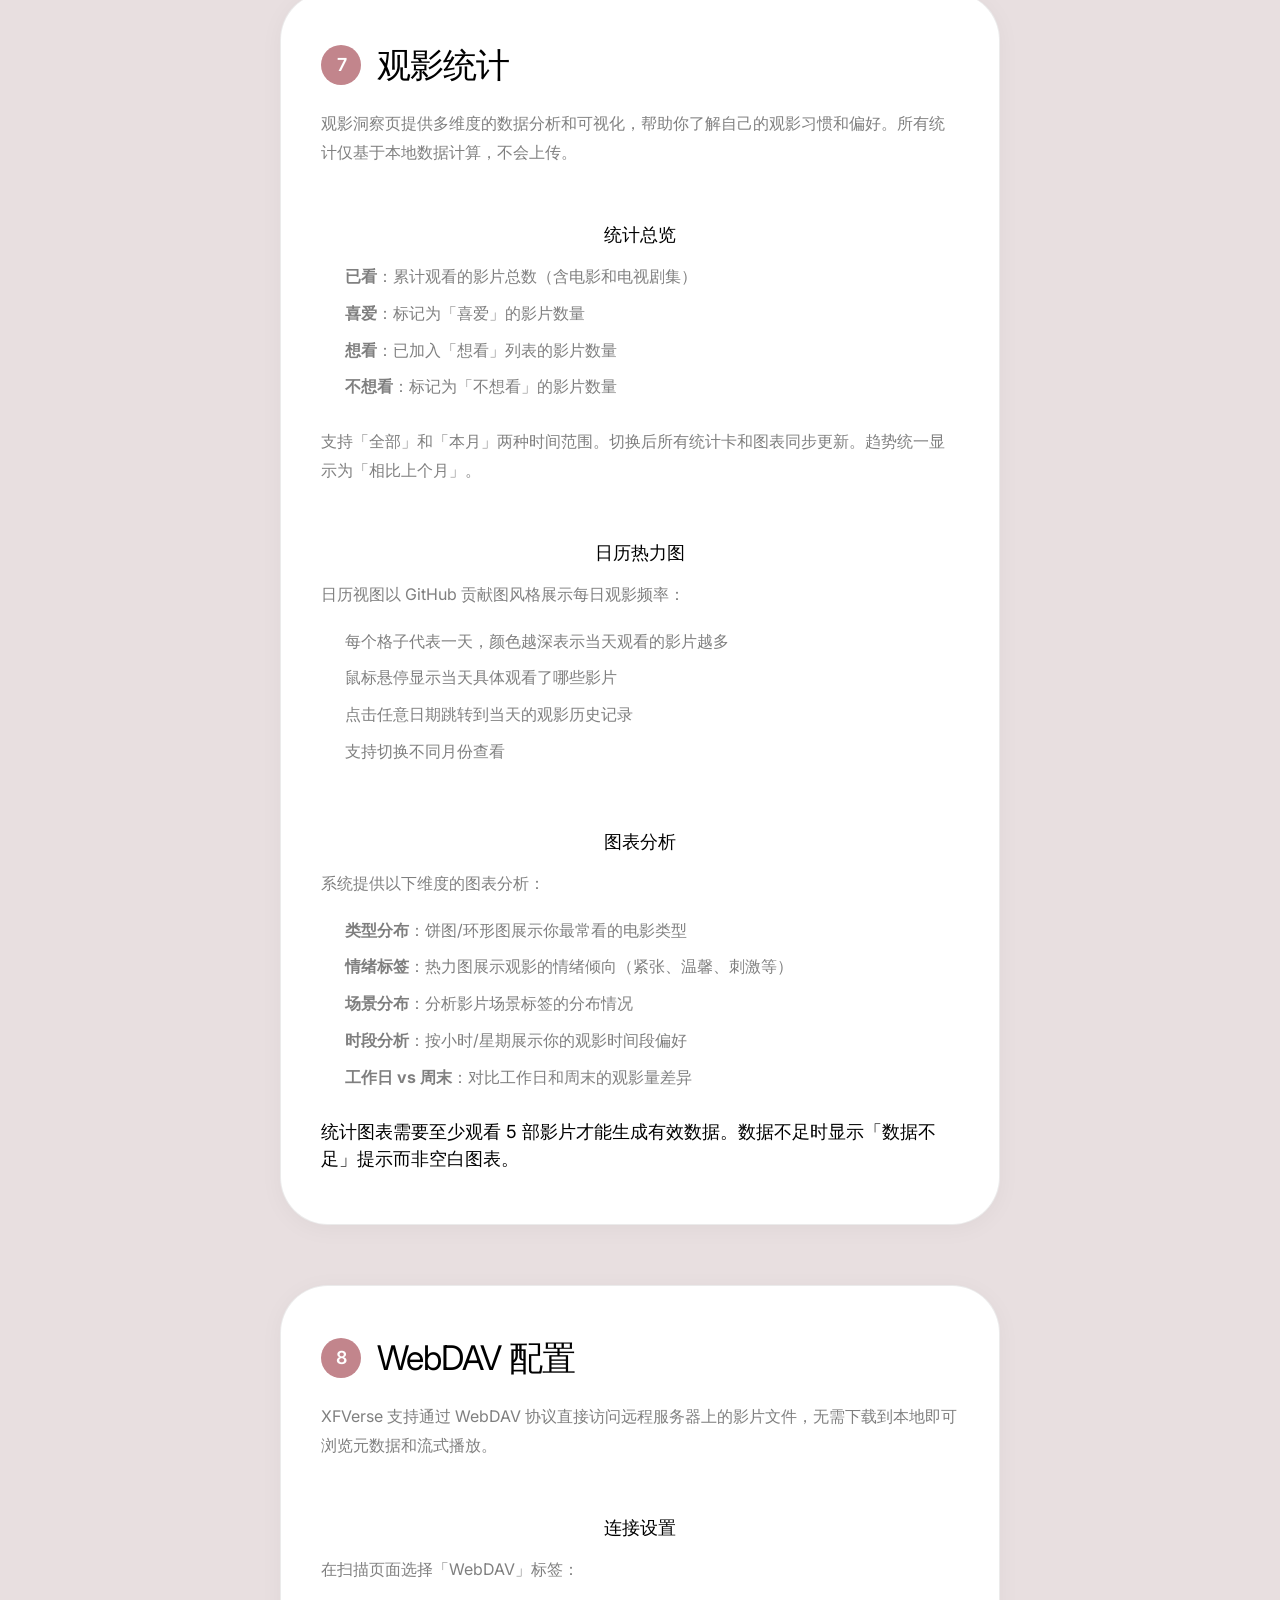
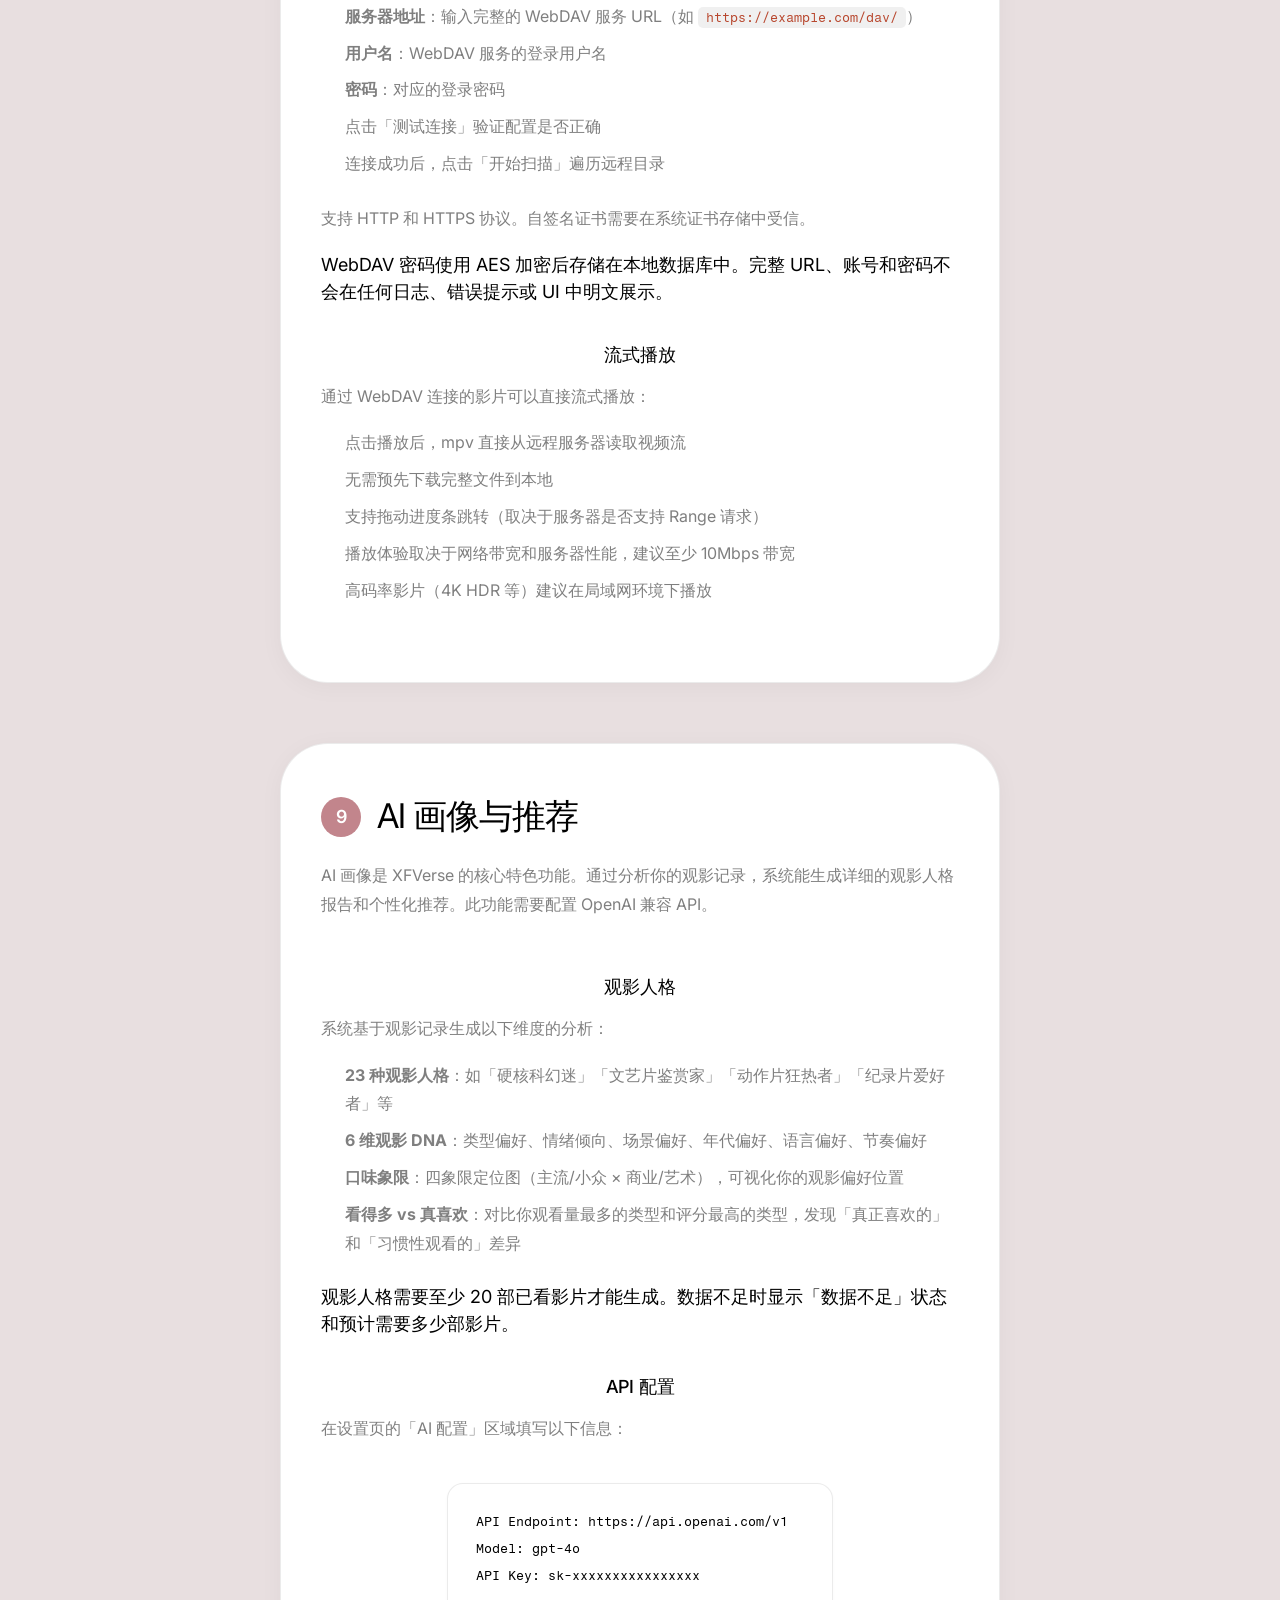
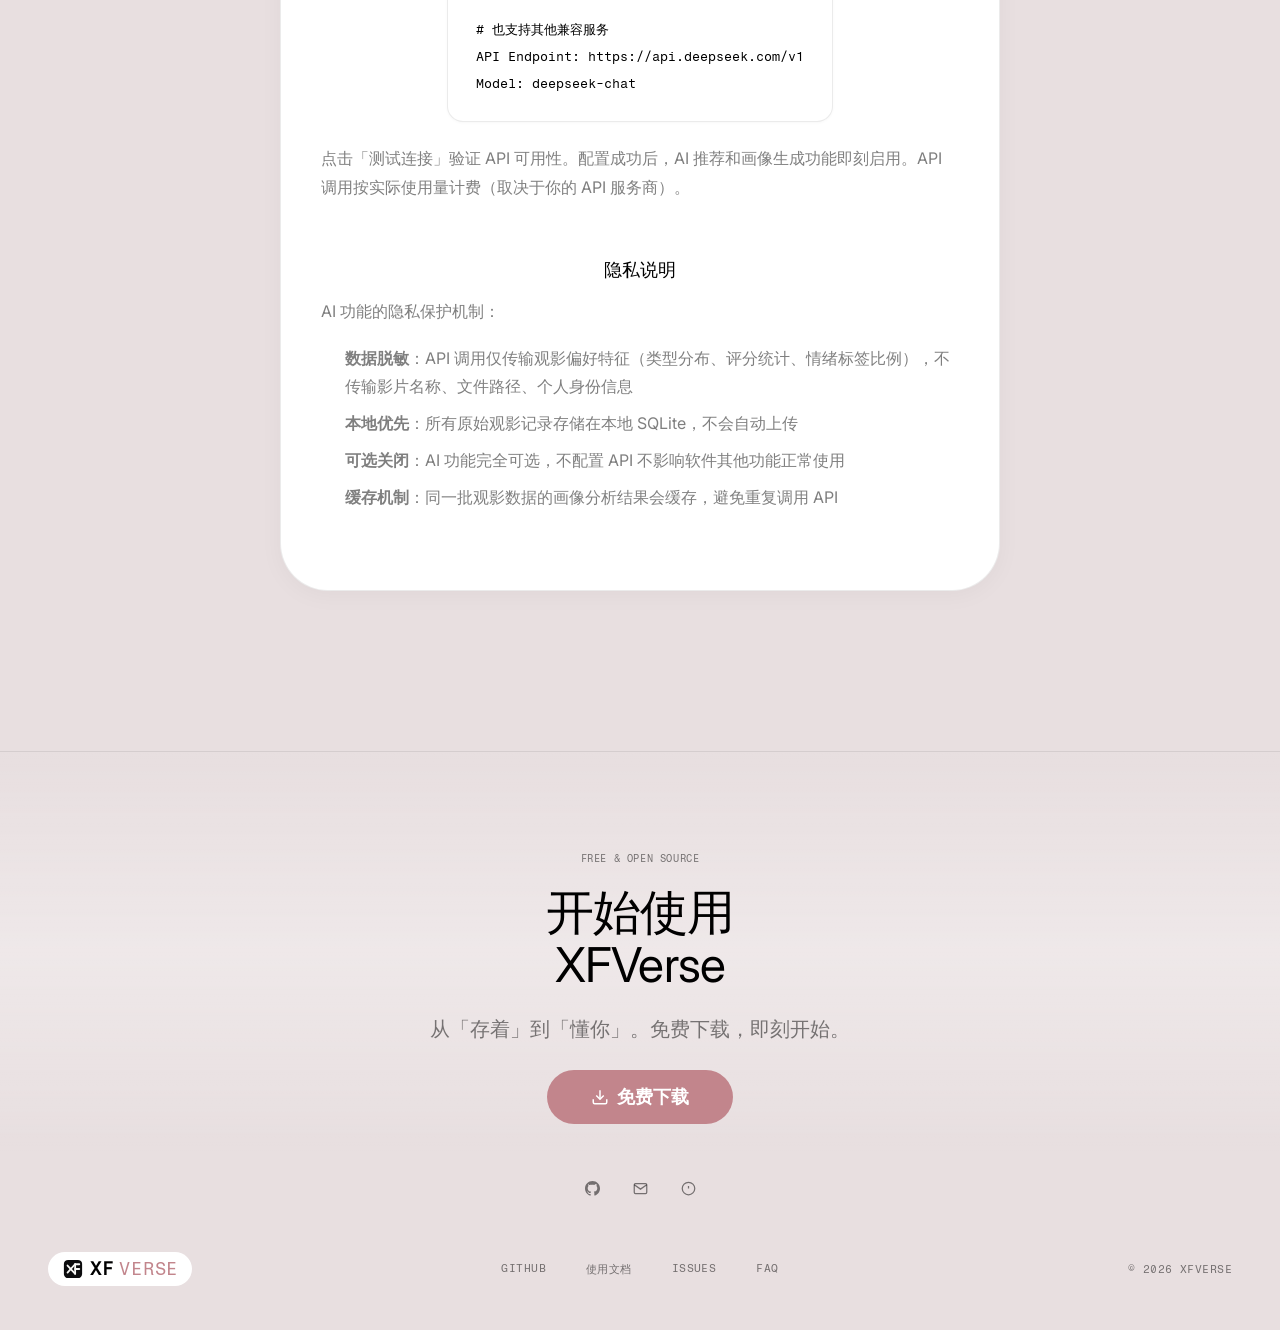
==== commit 46aa24d6: "fix: docs — unified font 16px/1.8 across p/li/.docs-note, left-aligned - p, li, .docs-note: all now " ====
--- a/docs.html
+++ b/docs.html
@@ -432,8 +432,6 @@
 .docs-content{grid-area:1 / 1;justify-self:center;width:min(var(--docs-content-width),calc(100vw - var(--docs-gutter) * 2));min-width:0;max-width:var(--docs-content-width)}
 .docs-content section{padding:52px 40px;margin-bottom:60px;border:1px solid var(--border);border-radius:var(--radius-lg);background:var(--surface);box-shadow:0 4px 24px rgba(0,0,0,.04)}
 .docs-content section h2{text-align:left;width:100%}
-.docs-content section p,.docs-content section li,.docs-content section ul,.docs-content section ol{text-align:left;width:100%}
-.docs-content section .docs-note{text-align:left;width:100%}
 .docs-content section:first-of-type{border-top:1px solid var(--border);padding-top:52px}
 .docs-content h2{font:400 34px/1.2 "Inter Display","Inter","PingFang SC",sans-serif;margin:0 0 24px;letter-spacing:-.03em;color:var(--text)}
 
@@ -466,14 +464,14 @@
   font-size: 18px;
 }
 .docs-content h3{font:500 18px/1.5 "Inter","PingFang SC",sans-serif;margin:36px 0 14px;color:var(--text);letter-spacing:-.01em}
-.docs-content p{font:400 16px/1.8 "Inter","PingFang SC",sans-serif;color:var(--text-secondary);margin-bottom:18px}
+.docs-content p{font:400 16px/1.8 "Inter","PingFang SC",sans-serif;color:var(--text-secondary);margin-bottom:18px;text-align:left;width:100%}
 .docs-content code{font:400 13px/1.5 "Fragment Mono",monospace;background:rgba(0,0,0,.06);padding:3px 8px;border-radius:5px;color:#b8472e}
 .docs-content pre{background:var(--surface);border-radius:16px;padding:24px 28px;overflow-x:auto;margin:22px 0;border:1px solid var(--border);box-shadow:0 1px 3px rgba(0,0,0,.03)}
 .docs-content pre code{background:none;padding:0;font-size:13px;line-height:1.8;color:var(--text)}
-.docs-content ul,.docs-content ol{padding-left:24px;margin-bottom:18px}
-.docs-content li{font:400 15px/1.75 "Inter","PingFang SC",sans-serif;color:var(--text-secondary);margin-bottom:8px}
+.docs-content ul,.docs-content ol{padding-left:24px;margin-bottom:18px;text-align:left;width:100%}
+.docs-content li{font:400 16px/1.8 "Inter","PingFang SC",sans-serif;color:var(--text-secondary);margin-bottom:8px}
 .docs-content li::marker{color:var(--accent);font-weight:600}
-.docs-content .docs-note{background:var(--accent-subtle);border-left:3px solid var(--accent);padding:18px 22px;border-radius:0 14px 14px 0;margin:28px 0;font:400 14px/1.7 "Inter","PingFang SC",sans-serif;color:var(--text)}
+.docs-content .docs-note{background:var(--accent-subtle);border-left:3px solid var(--accent);padding:18px 22px;border-radius:0 14px 14px 0;margin:28px 0;font:400 16px/1.8 "Inter","PingFang SC",sans-serif;color:var(--text);text-align:left;width:100%}
 .docs-content a{color:var(--accent);text-decoration:none;font-weight:500;border-bottom:1px solid rgba(194,133,140,.25);transition:border-color .15s}
 .docs-content a:hover{color:var(--text);border-bottom-color:var(--text)}
 @media(min-width:810px) and (max-width:1279px){.docs-page{display:flex;gap:40px;width:100%;max-width:none;margin:72px 0 100px;padding:0 var(--docs-gutter)}.docs-sidebar{grid-area:auto;justify-self:auto;margin-left:0;width:208px}.docs-content{grid-area:auto;justify-self:auto;flex:1;width:100%;max-width:720px;margin:0 auto}}
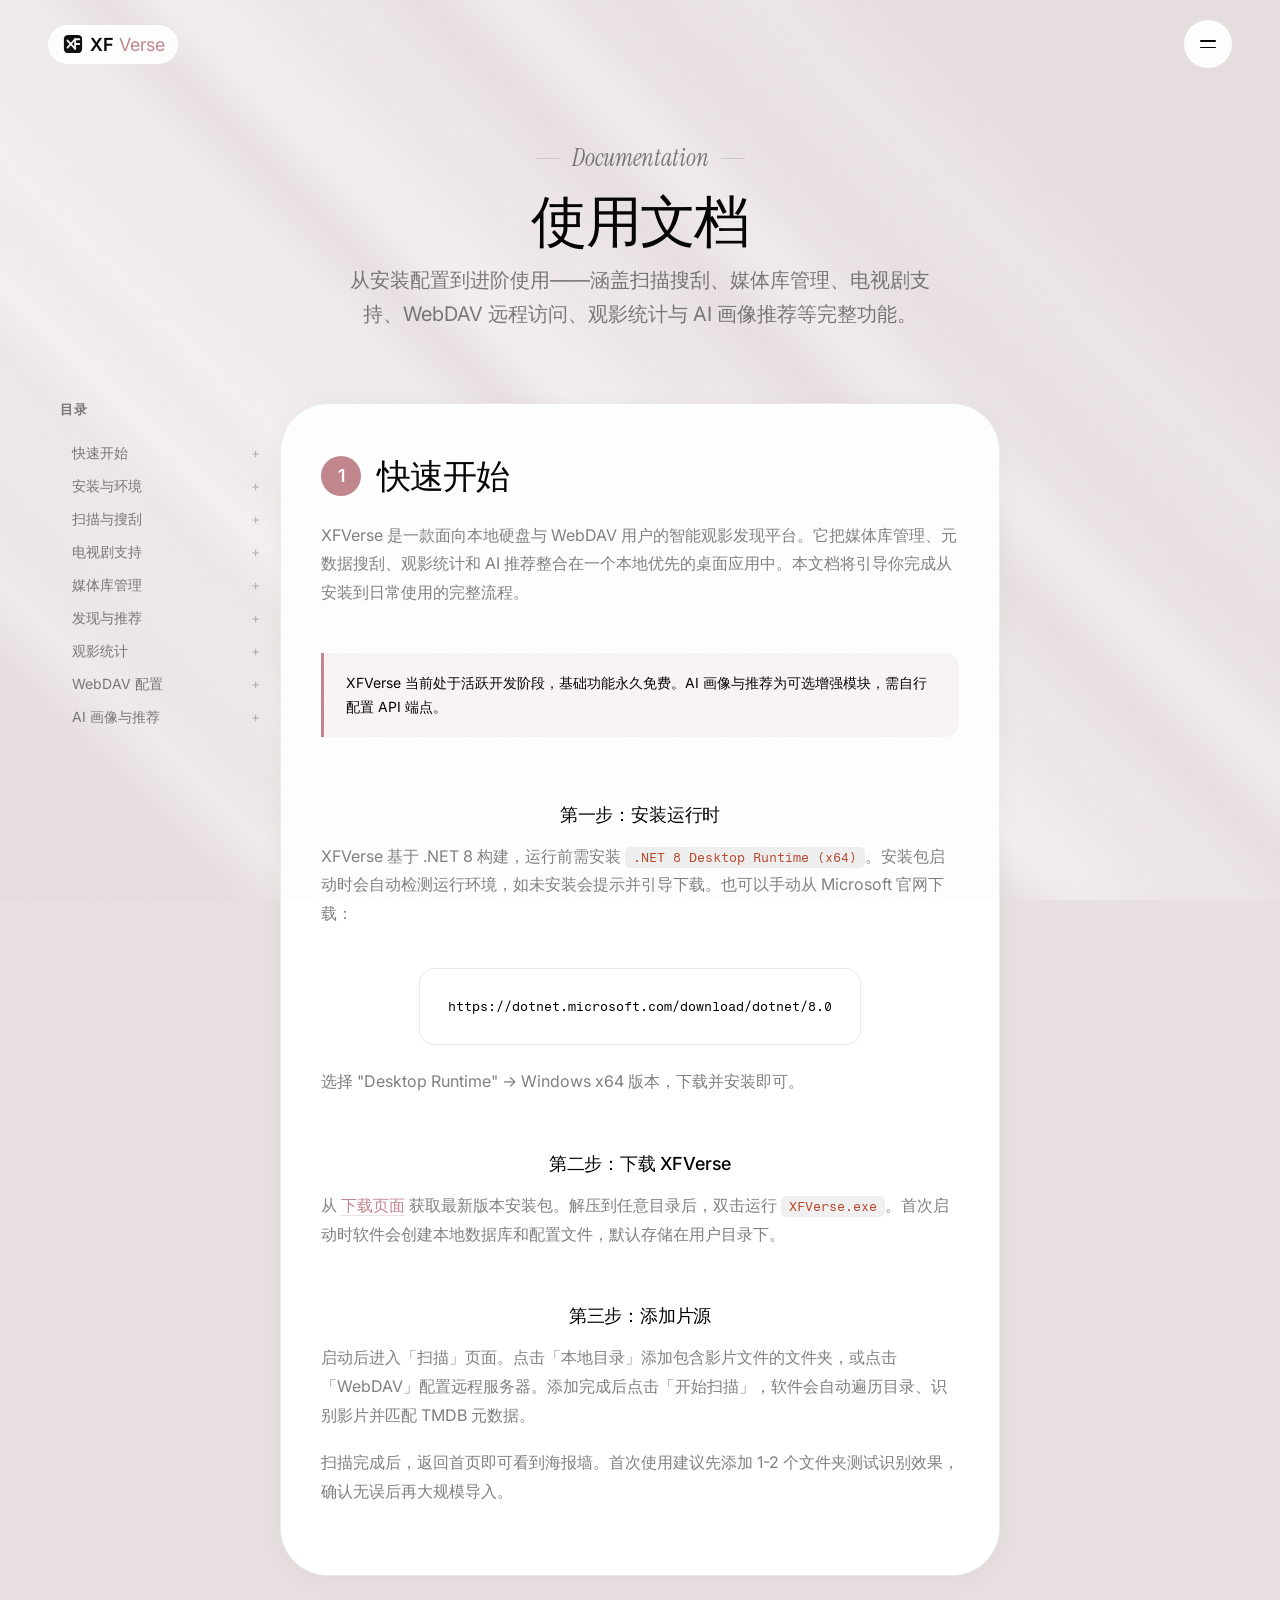
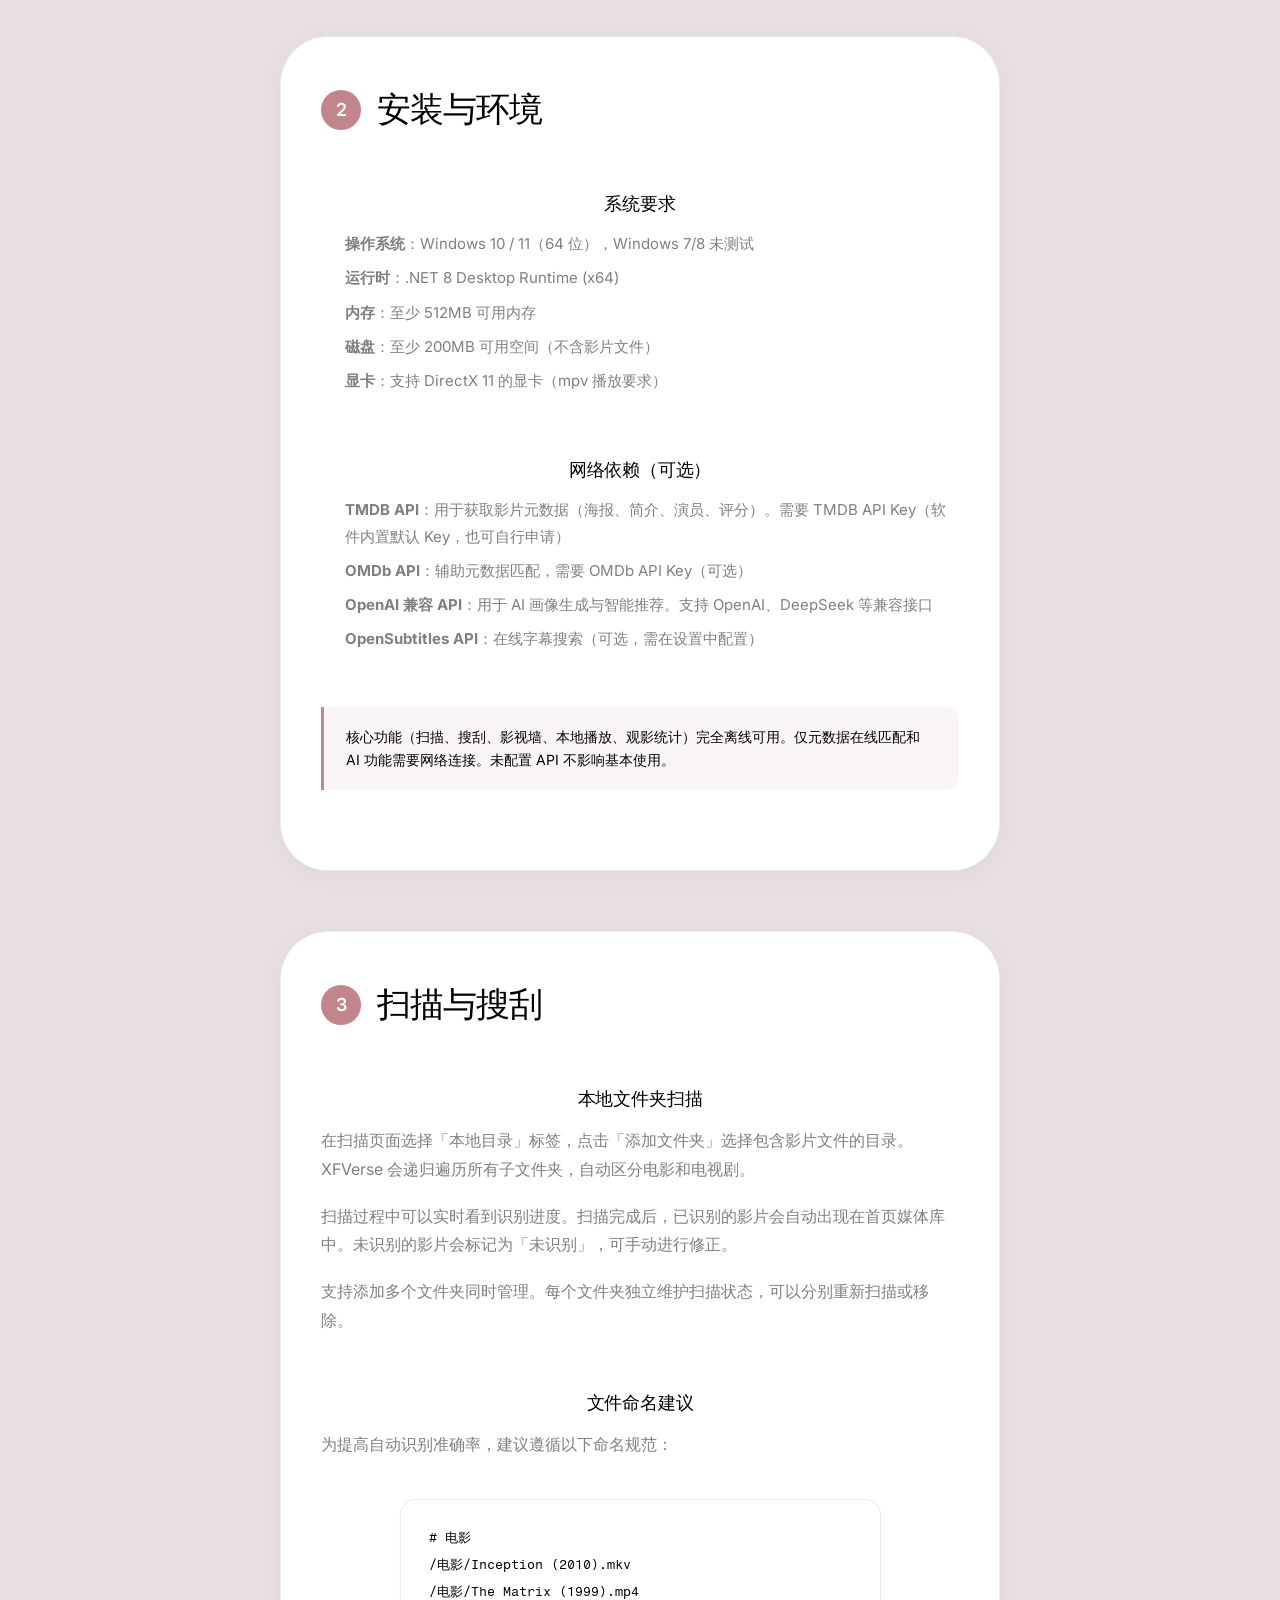
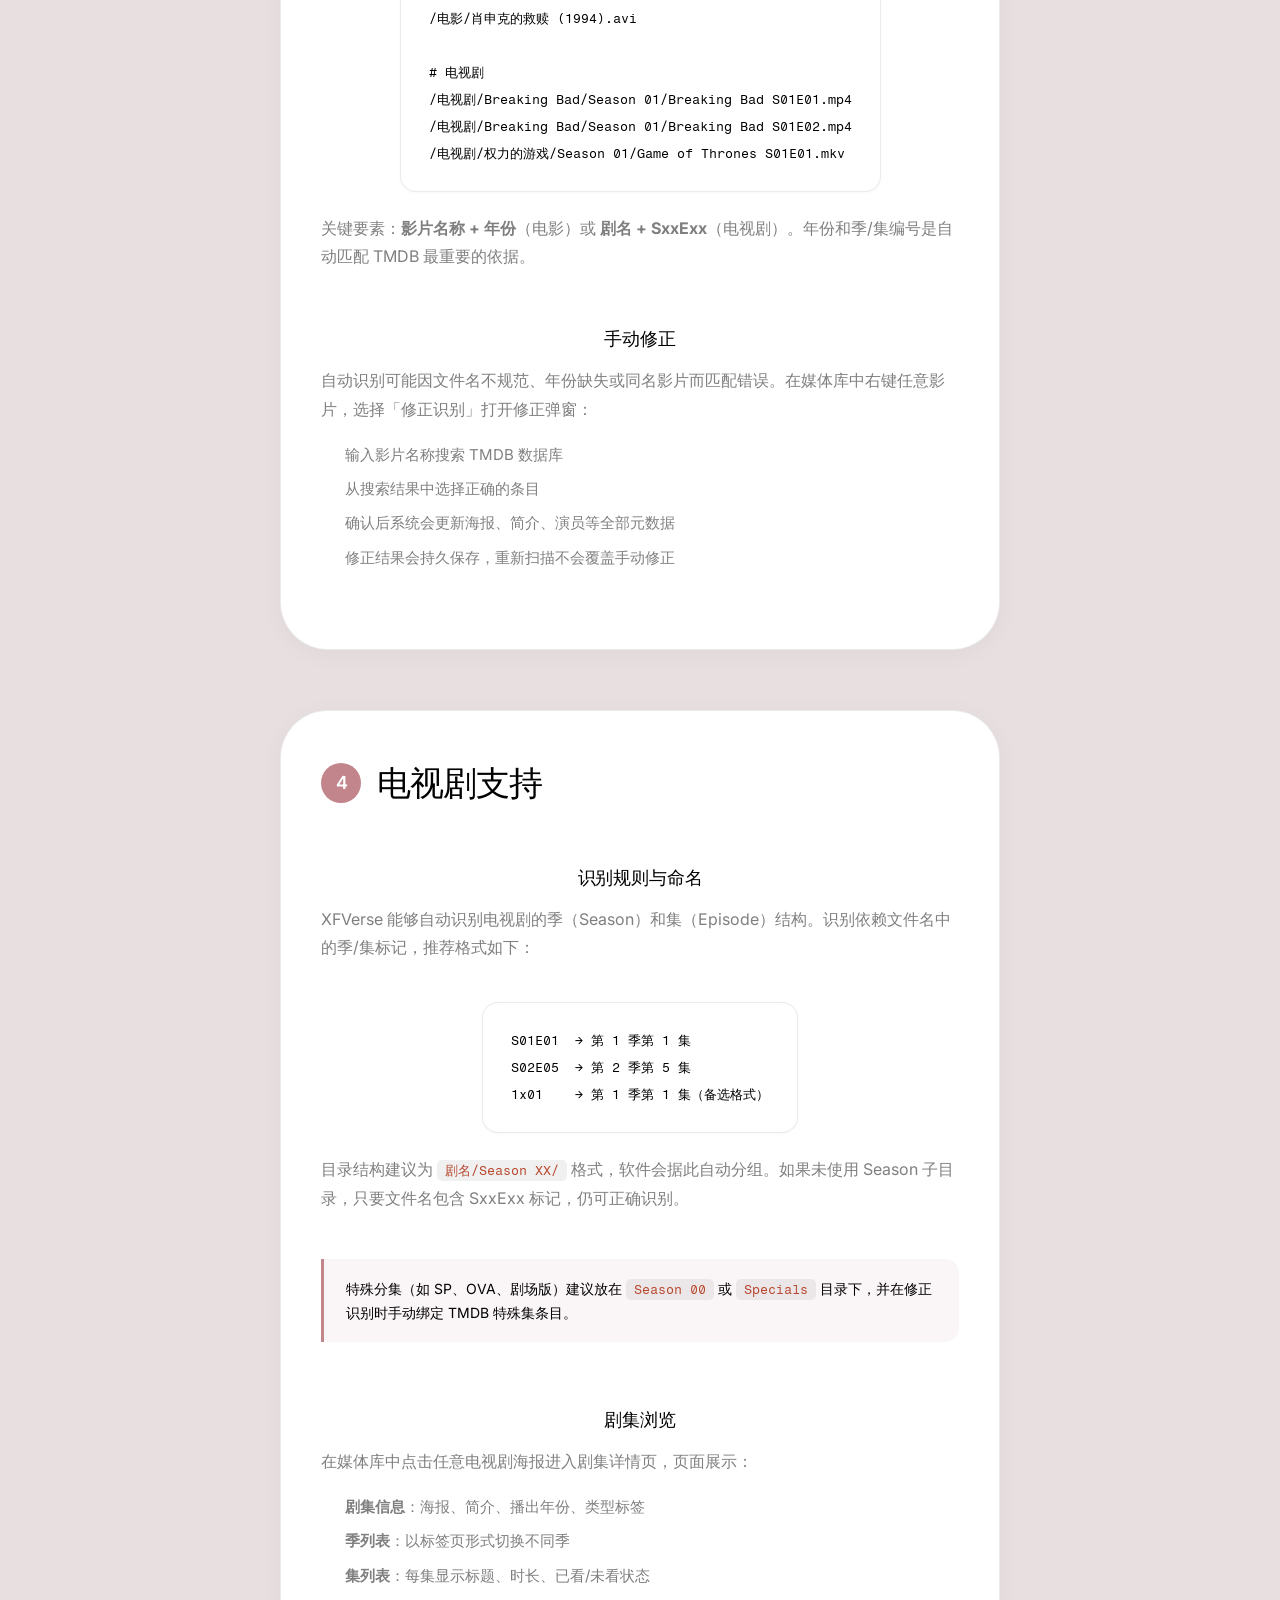
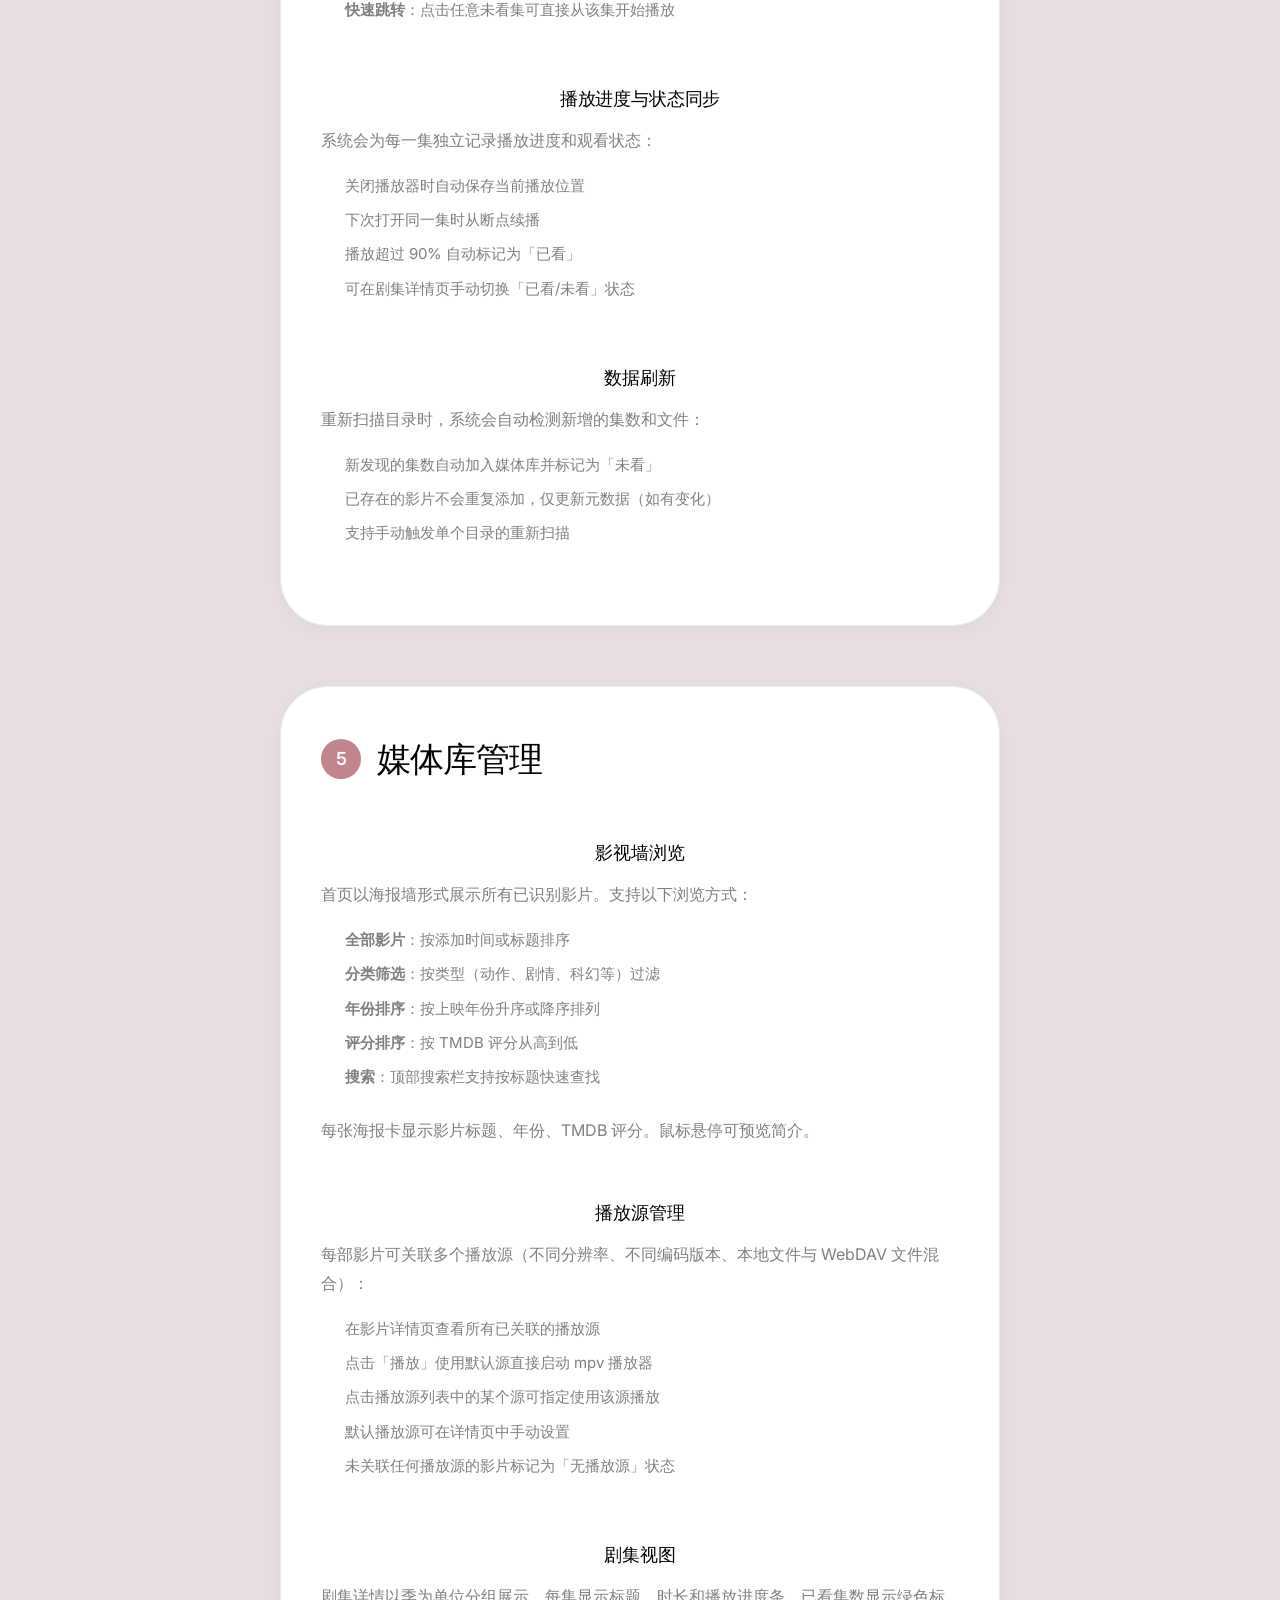
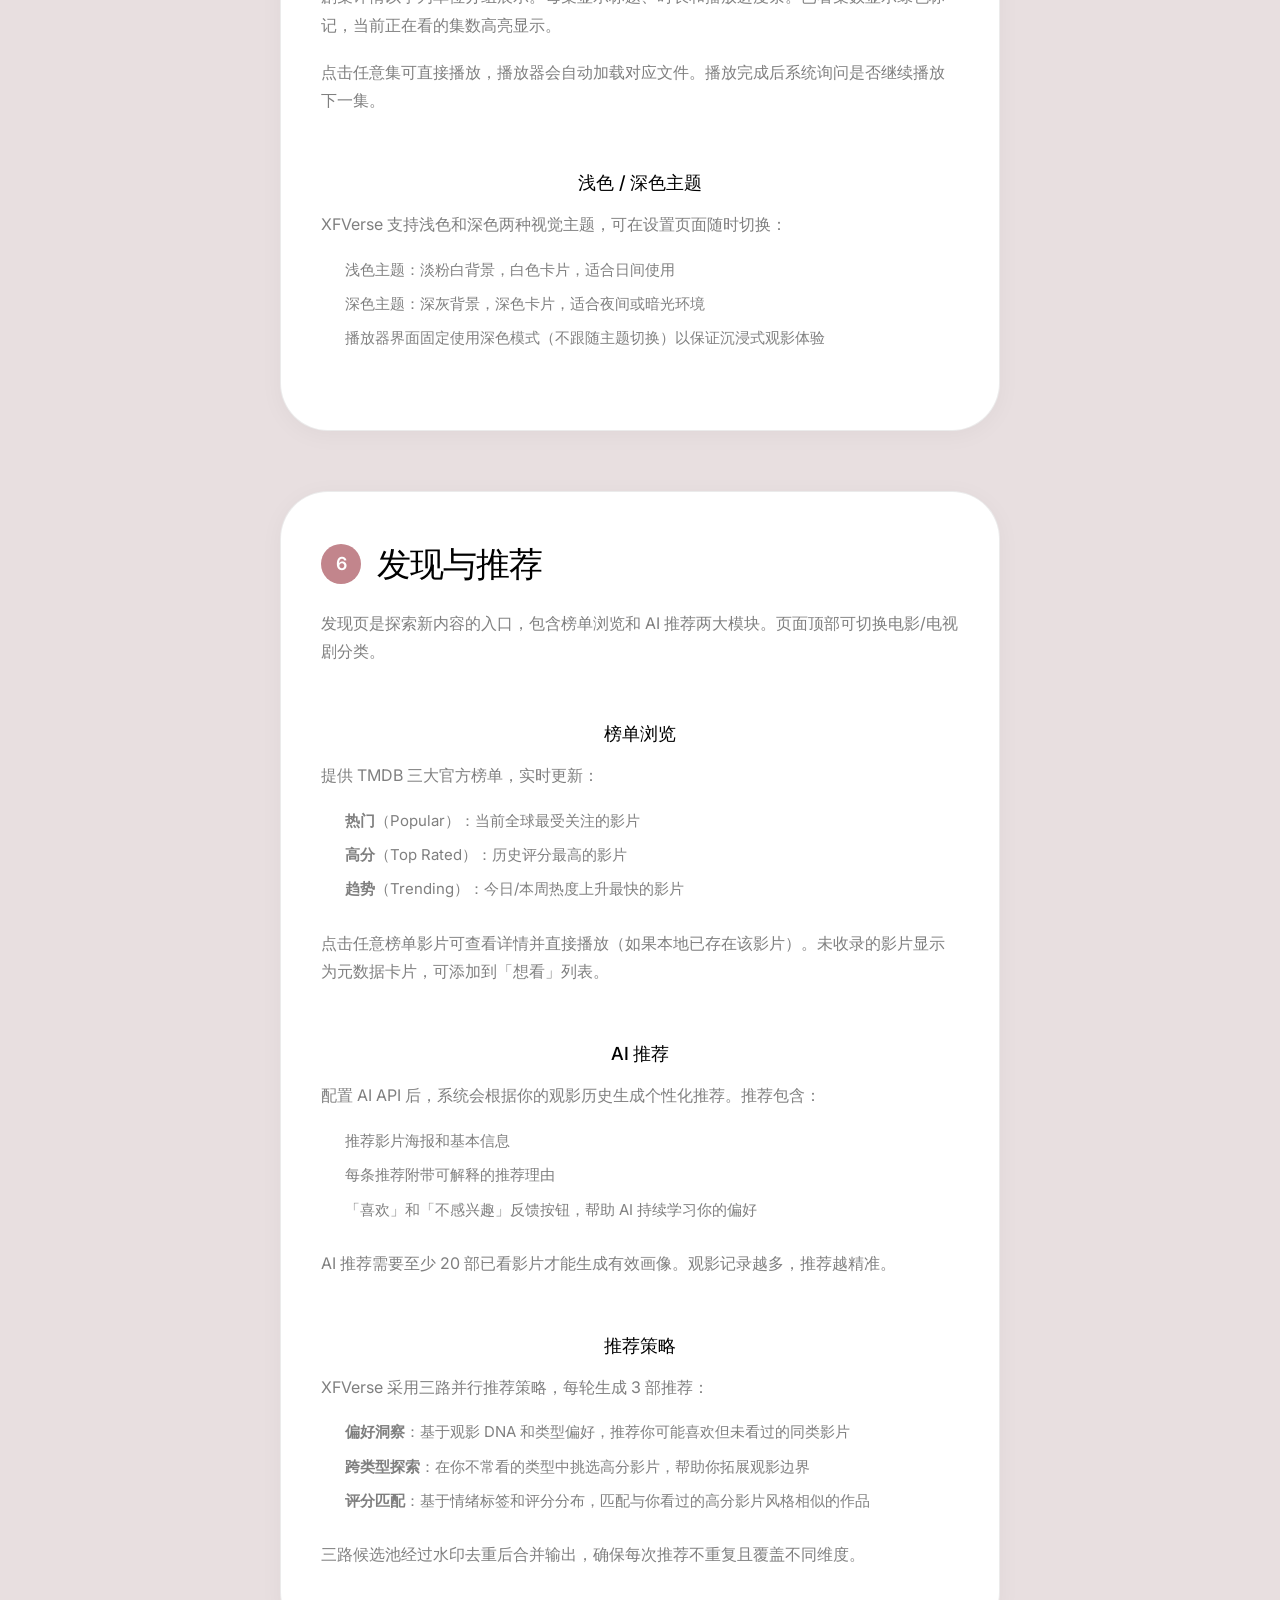
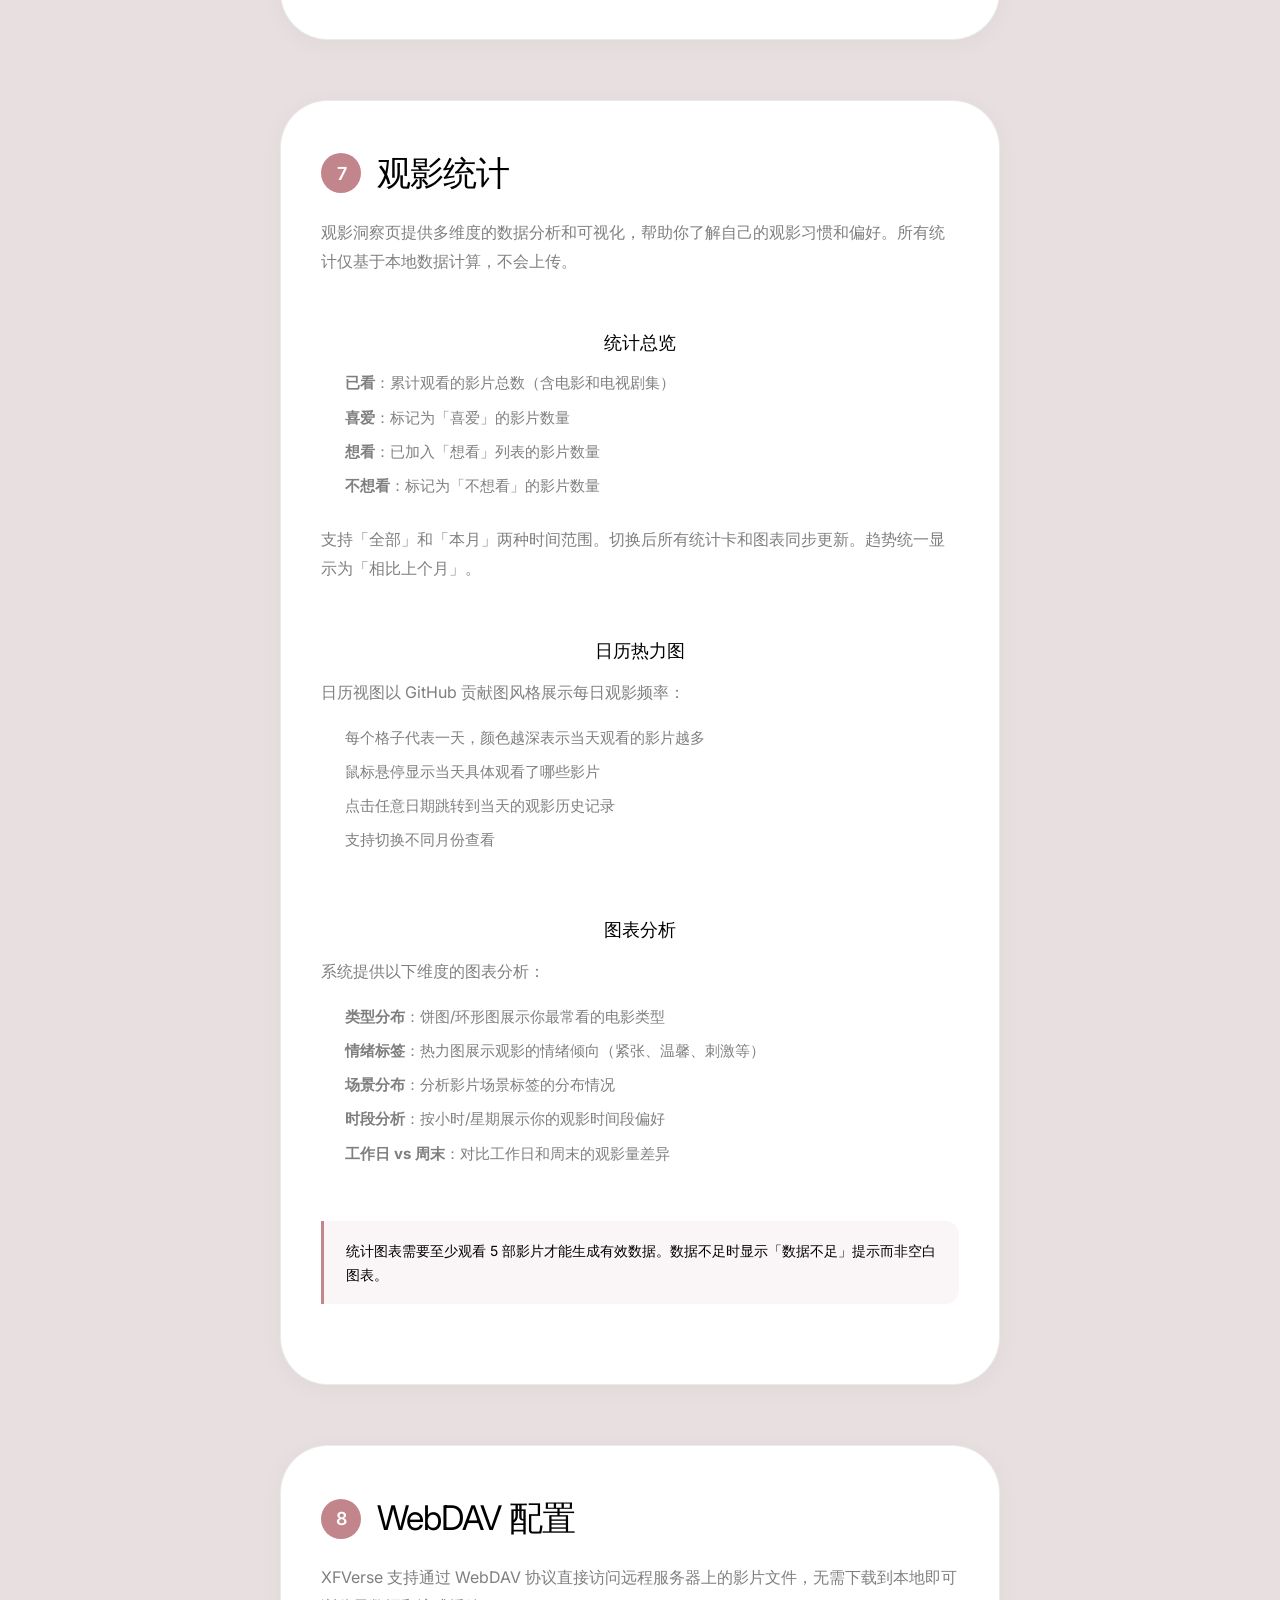
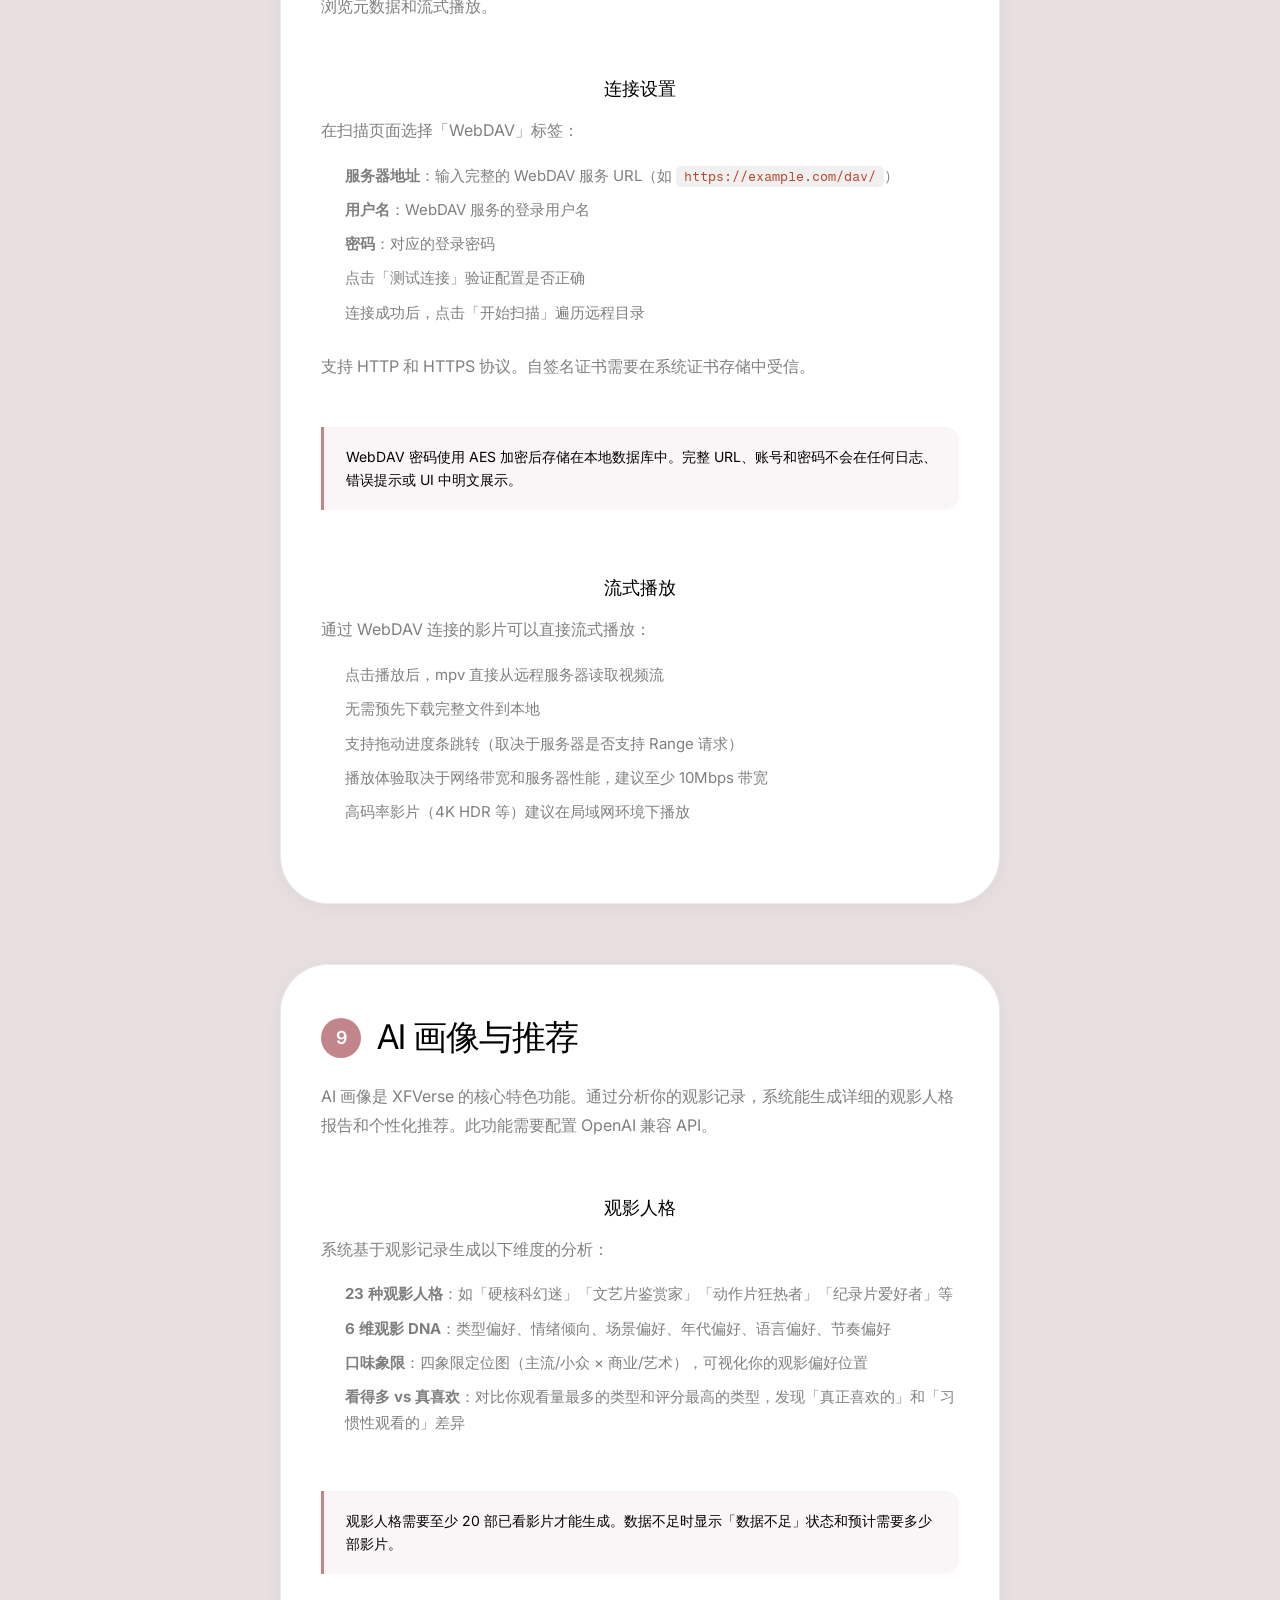
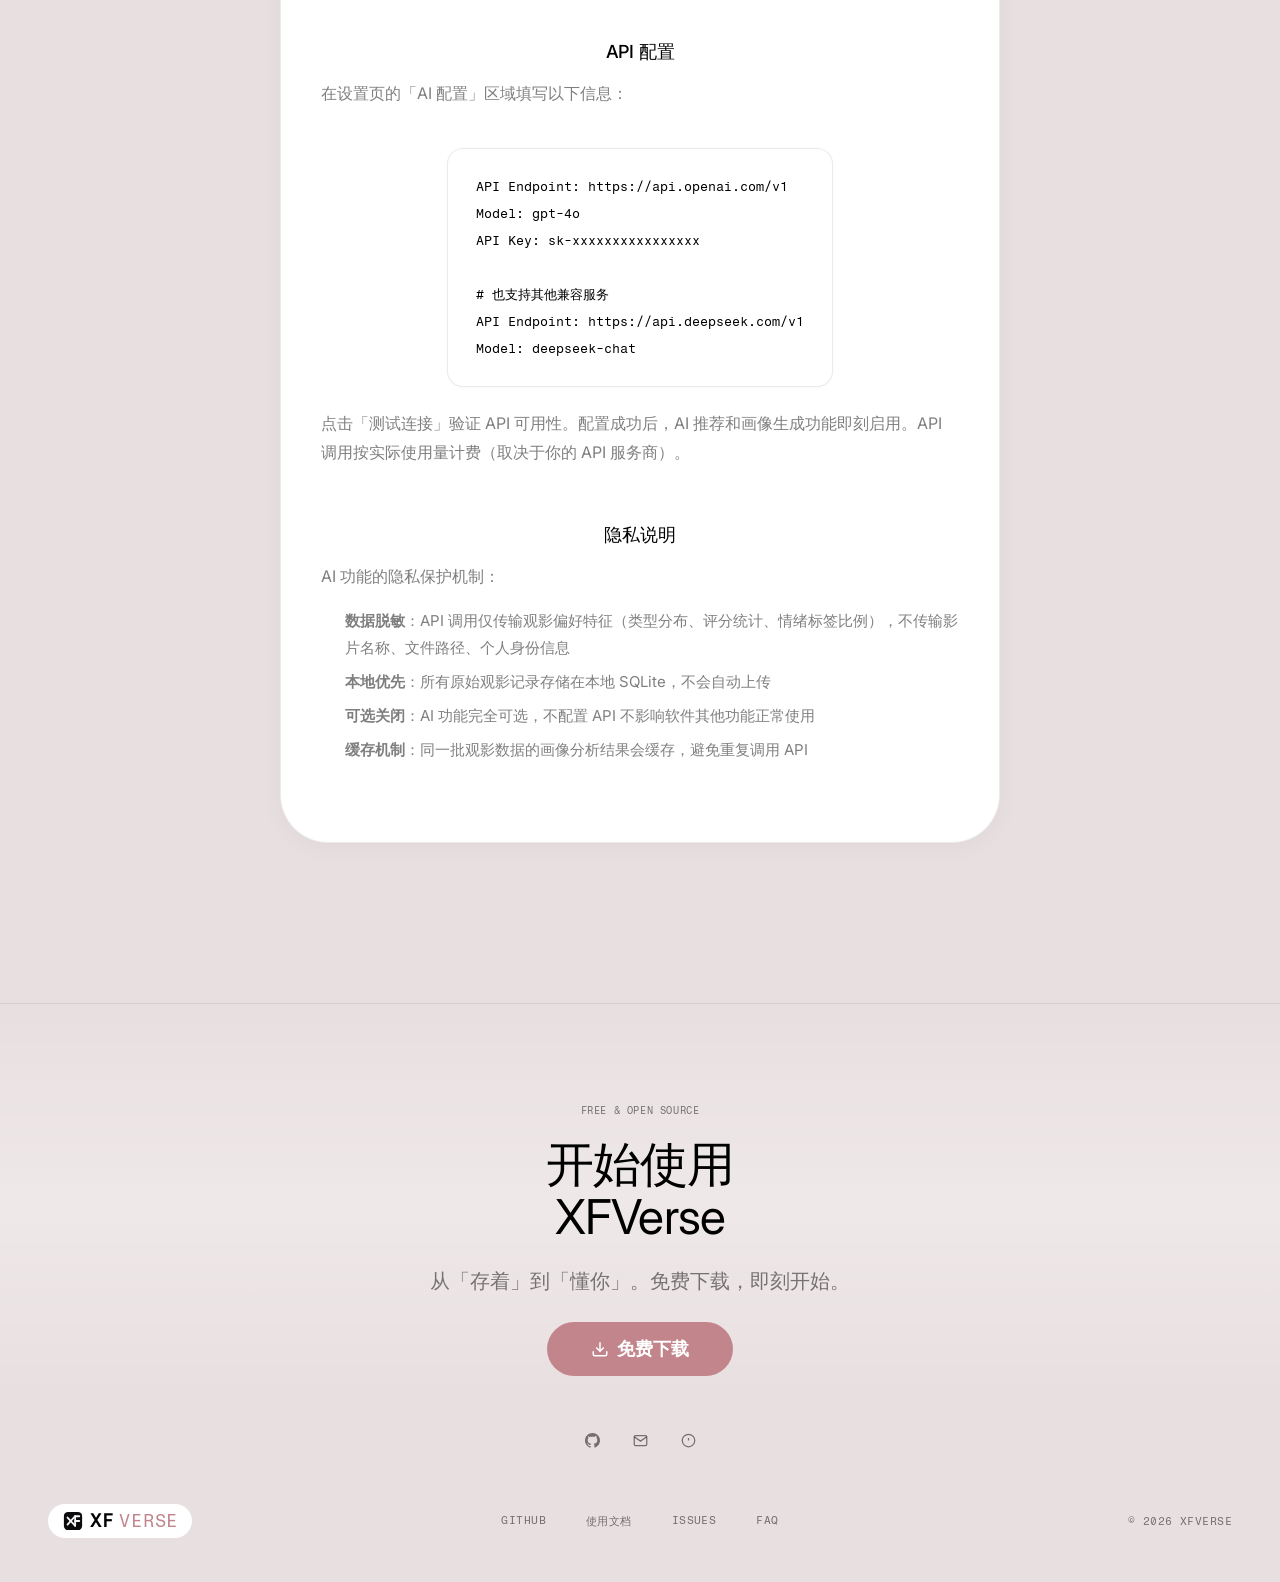
==== commit 825555f9: "fix: replace all smart quotes with straight quotes (88 occurrences) Root cause: HTML attributes used" ====
--- a/docs.html
+++ b/docs.html
@@ -469,9 +469,9 @@
 .docs-content pre{background:var(--surface);border-radius:16px;padding:24px 28px;overflow-x:auto;margin:22px 0;border:1px solid var(--border);box-shadow:0 1px 3px rgba(0,0,0,.03)}
 .docs-content pre code{background:none;padding:0;font-size:13px;line-height:1.8;color:var(--text)}
 .docs-content ul,.docs-content ol{padding-left:24px;margin-bottom:18px;text-align:left;width:100%}
-.docs-content li{font:400 16px/1.8 "Inter","PingFang SC",sans-serif;color:var(--text-secondary);margin-bottom:8px}
+.docs-content li{font:400 15px/1.75 "Inter","PingFang SC",sans-serif;color:var(--text-secondary);margin-bottom:8px}
 .docs-content li::marker{color:var(--accent);font-weight:600}
-.docs-content .docs-note{background:var(--accent-subtle);border-left:3px solid var(--accent);padding:18px 22px;border-radius:0 14px 14px 0;margin:28px 0;font:400 16px/1.8 "Inter","PingFang SC",sans-serif;color:var(--text);text-align:left;width:100%}
+.docs-content .docs-note{background:var(--accent-subtle);border-left:3px solid var(--accent);padding:18px 22px;border-radius:0 14px 14px 0;margin:28px 0;font:400 14px/1.7 "Inter","PingFang SC",sans-serif;color:var(--text);text-align:left;width:100%}
 .docs-content a{color:var(--accent);text-decoration:none;font-weight:500;border-bottom:1px solid rgba(194,133,140,.25);transition:border-color .15s}
 .docs-content a:hover{color:var(--text);border-bottom-color:var(--text)}
 @media(min-width:810px) and (max-width:1279px){.docs-page{display:flex;gap:40px;width:100%;max-width:none;margin:72px 0 100px;padding:0 var(--docs-gutter)}.docs-sidebar{grid-area:auto;justify-self:auto;margin-left:0;width:208px}.docs-content{grid-area:auto;justify-self:auto;flex:1;width:100%;max-width:720px;margin:0 auto}}
@@ -587,24 +587,24 @@
   </aside>
 
   <main class="docs-content">
-    <section id=”quickstart”>
+    <section id="quickstart">
       <h2>快速开始</h2>
       <p>XFVerse 是一款面向本地硬盘与 WebDAV 用户的智能观影发现平台。它把媒体库管理、元数据搜刮、观影统计和 AI 推荐整合在一个本地优先的桌面应用中。本文档将引导你完成从安装到日常使用的完整流程。</p>
-      <div class=”docs-note”>XFVerse 当前处于活跃开发阶段，基础功能永久免费。AI 画像与推荐为可选增强模块，需自行配置 API 端点。</div>
-      <h3 id=”quickstart-runtime”>第一步：安装运行时</h3>
+      <div class="docs-note">XFVerse 当前处于活跃开发阶段，基础功能永久免费。AI 画像与推荐为可选增强模块，需自行配置 API 端点。</div>
+      <h3 id="quickstart-runtime">第一步：安装运行时</h3>
       <p>XFVerse 基于 .NET 8 构建，运行前需安装 <code>.NET 8 Desktop Runtime (x64)</code>。安装包启动时会自动检测运行环境，如未安装会提示并引导下载。也可以手动从 Microsoft 官网下载：</p>
       <pre><code>https://dotnet.microsoft.com/download/dotnet/8.0</code></pre>
-      <p>选择 “Desktop Runtime” → Windows x64 版本，下载并安装即可。</p>
-      <h3 id=”quickstart-download”>第二步：下载 XFVerse</h3>
-      <p>从 <a href=”index.html#download”>下载页面</a> 获取最新版本安装包。解压到任意目录后，双击运行 <code>XFVerse.exe</code>。首次启动时软件会创建本地数据库和配置文件，默认存储在用户目录下。</p>
-      <h3 id=”quickstart-source”>第三步：添加片源</h3>
+      <p>选择 "Desktop Runtime" → Windows x64 版本，下载并安装即可。</p>
+      <h3 id="quickstart-download">第二步：下载 XFVerse</h3>
+      <p>从 <a href="index.html#download">下载页面</a> 获取最新版本安装包。解压到任意目录后，双击运行 <code>XFVerse.exe</code>。首次启动时软件会创建本地数据库和配置文件，默认存储在用户目录下。</p>
+      <h3 id="quickstart-source">第三步：添加片源</h3>
       <p>启动后进入「扫描」页面。点击「本地目录」添加包含影片文件的文件夹，或点击「WebDAV」配置远程服务器。添加完成后点击「开始扫描」，软件会自动遍历目录、识别影片并匹配 TMDB 元数据。</p>
       <p>扫描完成后，返回首页即可看到海报墙。首次使用建议先添加 1-2 个文件夹测试识别效果，确认无误后再大规模导入。</p>
     </section>
 
-    <section id=”install”>
+    <section id="install">
       <h2>安装与环境</h2>
-      <h3 id=”install-req”>系统要求</h3>
+      <h3 id="install-req">系统要求</h3>
       <ul>
         <li><strong>操作系统</strong>：Windows 10 / 11（64 位），Windows 7/8 未测试</li>
         <li><strong>运行时</strong>：.NET 8 Desktop Runtime (x64)</li>
@@ -612,23 +612,23 @@
         <li><strong>磁盘</strong>：至少 200MB 可用空间（不含影片文件）</li>
         <li><strong>显卡</strong>：支持 DirectX 11 的显卡（mpv 播放要求）</li>
       </ul>
-      <h3 id=”install-net”>网络依赖（可选）</h3>
+      <h3 id="install-net">网络依赖（可选）</h3>
       <ul>
         <li><strong>TMDB API</strong>：用于获取影片元数据（海报、简介、演员、评分）。需要 TMDB API Key（软件内置默认 Key，也可自行申请）</li>
         <li><strong>OMDb API</strong>：辅助元数据匹配，需要 OMDb API Key（可选）</li>
         <li><strong>OpenAI 兼容 API</strong>：用于 AI 画像生成与智能推荐。支持 OpenAI、DeepSeek 等兼容接口</li>
         <li><strong>OpenSubtitles API</strong>：在线字幕搜索（可选，需在设置中配置）</li>
       </ul>
-      <div class=”docs-note”>核心功能（扫描、搜刮、影视墙、本地播放、观影统计）完全离线可用。仅元数据在线匹配和 AI 功能需要网络连接。未配置 API 不影响基本使用。</div>
+      <div class="docs-note">核心功能（扫描、搜刮、影视墙、本地播放、观影统计）完全离线可用。仅元数据在线匹配和 AI 功能需要网络连接。未配置 API 不影响基本使用。</div>
     </section>
 
-    <section id=”scan”>
+    <section id="scan">
       <h2>扫描与搜刮</h2>
-      <h3 id=”scan-local”>本地文件夹扫描</h3>
+      <h3 id="scan-local">本地文件夹扫描</h3>
       <p>在扫描页面选择「本地目录」标签，点击「添加文件夹」选择包含影片文件的目录。XFVerse 会递归遍历所有子文件夹，自动区分电影和电视剧。</p>
       <p>扫描过程中可以实时看到识别进度。扫描完成后，已识别的影片会自动出现在首页媒体库中。未识别的影片会标记为「未识别」，可手动进行修正。</p>
       <p>支持添加多个文件夹同时管理。每个文件夹独立维护扫描状态，可以分别重新扫描或移除。</p>
-      <h3 id=”scan-naming”>文件命名建议</h3>
+      <h3 id="scan-naming">文件命名建议</h3>
       <p>为提高自动识别准确率，建议遵循以下命名规范：</p>
       <pre><code># 电影
 /电影/Inception (2010).mkv
@@ -640,7 +640,7 @@
 /电视剧/Breaking Bad/Season 01/Breaking Bad S01E02.mp4
 /电视剧/权力的游戏/Season 01/Game of Thrones S01E01.mkv</code></pre>
       <p>关键要素：<strong>影片名称 + 年份</strong>（电影）或 <strong>剧名 + SxxExx</strong>（电视剧）。年份和季/集编号是自动匹配 TMDB 最重要的依据。</p>
-      <h3 id=”scan-fix”>手动修正</h3>
+      <h3 id="scan-fix">手动修正</h3>
       <p>自动识别可能因文件名不规范、年份缺失或同名影片而匹配错误。在媒体库中右键任意影片，选择「修正识别」打开修正弹窗：</p>
       <ul>
         <li>输入影片名称搜索 TMDB 数据库</li>
@@ -650,16 +650,16 @@
       </ul>
     </section>
 
-    <section id=”series”>
+    <section id="series">
       <h2>电视剧支持</h2>
-      <h3 id=”series-naming”>识别规则与命名</h3>
+      <h3 id="series-naming">识别规则与命名</h3>
       <p>XFVerse 能够自动识别电视剧的季（Season）和集（Episode）结构。识别依赖文件名中的季/集标记，推荐格式如下：</p>
       <pre><code>S01E01  → 第 1 季第 1 集
 S02E05  → 第 2 季第 5 集
 1x01    → 第 1 季第 1 集（备选格式）</code></pre>
       <p>目录结构建议为 <code>剧名/Season XX/</code> 格式，软件会据此自动分组。如果未使用 Season 子目录，只要文件名包含 SxxExx 标记，仍可正确识别。</p>
-      <div class=”docs-note”>特殊分集（如 SP、OVA、剧场版）建议放在 <code>Season 00</code> 或 <code>Specials</code> 目录下，并在修正识别时手动绑定 TMDB 特殊集条目。</div>
-      <h3 id=”series-browse”>剧集浏览</h3>
+      <div class="docs-note">特殊分集（如 SP、OVA、剧场版）建议放在 <code>Season 00</code> 或 <code>Specials</code> 目录下，并在修正识别时手动绑定 TMDB 特殊集条目。</div>
+      <h3 id="series-browse">剧集浏览</h3>
       <p>在媒体库中点击任意电视剧海报进入剧集详情页，页面展示：</p>
       <ul>
         <li><strong>剧集信息</strong>：海报、简介、播出年份、类型标签</li>
@@ -667,7 +667,7 @@
         <li><strong>集列表</strong>：每集显示标题、时长、已看/未看状态</li>
         <li><strong>快速跳转</strong>：点击任意未看集可直接从该集开始播放</li>
       </ul>
-      <h3 id=”series-progress”>播放进度与状态同步</h3>
+      <h3 id="series-progress">播放进度与状态同步</h3>
       <p>系统会为每一集独立记录播放进度和观看状态：</p>
       <ul>
         <li>关闭播放器时自动保存当前播放位置</li>
@@ -675,7 +675,7 @@
         <li>播放超过 90% 自动标记为「已看」</li>
         <li>可在剧集详情页手动切换「已看/未看」状态</li>
       </ul>
-      <h3 id=”series-updates”>数据刷新</h3>
+      <h3 id="series-updates">数据刷新</h3>
       <p>重新扫描目录时，系统会自动检测新增的集数和文件：</p>
       <ul>
         <li>新发现的集数自动加入媒体库并标记为「未看」</li>
@@ -684,9 +684,9 @@
       </ul>
     </section>
 
-    <section id=”library”>
+    <section id="library">
       <h2>媒体库管理</h2>
-      <h3 id=”library-wall”>影视墙浏览</h3>
+      <h3 id="library-wall">影视墙浏览</h3>
       <p>首页以海报墙形式展示所有已识别影片。支持以下浏览方式：</p>
       <ul>
         <li><strong>全部影片</strong>：按添加时间或标题排序</li>
@@ -696,7 +696,7 @@
         <li><strong>搜索</strong>：顶部搜索栏支持按标题快速查找</li>
       </ul>
       <p>每张海报卡显示影片标题、年份、TMDB 评分。鼠标悬停可预览简介。</p>
-      <h3 id=”library-sources”>播放源管理</h3>
+      <h3 id="library-sources">播放源管理</h3>
       <p>每部影片可关联多个播放源（不同分辨率、不同编码版本、本地文件与 WebDAV 文件混合）：</p>
       <ul>
         <li>在影片详情页查看所有已关联的播放源</li>
@@ -705,10 +705,10 @@
         <li>默认播放源可在详情页中手动设置</li>
         <li>未关联任何播放源的影片标记为「无播放源」状态</li>
       </ul>
-      <h3 id=”library-episodes”>剧集视图</h3>
+      <h3 id="library-episodes">剧集视图</h3>
       <p>剧集详情以季为单位分组展示。每集显示标题、时长和播放进度条。已看集数显示绿色标记，当前正在看的集数高亮显示。</p>
       <p>点击任意集可直接播放，播放器会自动加载对应文件。播放完成后系统询问是否继续播放下一集。</p>
-      <h3 id=”library-theme”>浅色 / 深色主题</h3>
+      <h3 id="library-theme">浅色 / 深色主题</h3>
       <p>XFVerse 支持浅色和深色两种视觉主题，可在设置页面随时切换：</p>
       <ul>
         <li>浅色主题：淡粉白背景，白色卡片，适合日间使用</li>
@@ -717,10 +717,10 @@
       </ul>
     </section>
 
-    <section id=”discovery”>
+    <section id="discovery">
       <h2>发现与推荐</h2>
       <p>发现页是探索新内容的入口，包含榜单浏览和 AI 推荐两大模块。页面顶部可切换电影/电视剧分类。</p>
-      <h3 id=”disco-charts”>榜单浏览</h3>
+      <h3 id="disco-charts">榜单浏览</h3>
       <p>提供 TMDB 三大官方榜单，实时更新：</p>
       <ul>
         <li><strong>热门</strong>（Popular）：当前全球最受关注的影片</li>
@@ -728,7 +728,7 @@
         <li><strong>趋势</strong>（Trending）：今日/本周热度上升最快的影片</li>
       </ul>
       <p>点击任意榜单影片可查看详情并直接播放（如果本地已存在该影片）。未收录的影片显示为元数据卡片，可添加到「想看」列表。</p>
-      <h3 id=”disco-ai”>AI 推荐</h3>
+      <h3 id="disco-ai">AI 推荐</h3>
       <p>配置 AI API 后，系统会根据你的观影历史生成个性化推荐。推荐包含：</p>
       <ul>
         <li>推荐影片海报和基本信息</li>
@@ -736,7 +736,7 @@
         <li>「喜欢」和「不感兴趣」反馈按钮，帮助 AI 持续学习你的偏好</li>
       </ul>
       <p>AI 推荐需要至少 20 部已看影片才能生成有效画像。观影记录越多，推荐越精准。</p>
-      <h3 id=”disco-strategy”>推荐策略</h3>
+      <h3 id="disco-strategy">推荐策略</h3>
       <p>XFVerse 采用三路并行推荐策略，每轮生成 3 部推荐：</p>
       <ul>
         <li><strong>偏好洞察</strong>：基于观影 DNA 和类型偏好，推荐你可能喜欢但未看过的同类影片</li>
@@ -746,10 +746,10 @@
       <p>三路候选池经过水印去重后合并输出，确保每次推荐不重复且覆盖不同维度。</p>
     </section>
 
-    <section id=”stats”>
+    <section id="stats">
       <h2>观影统计</h2>
       <p>观影洞察页提供多维度的数据分析和可视化，帮助你了解自己的观影习惯和偏好。所有统计仅基于本地数据计算，不会上传。</p>
-      <h3 id=”stats-overview”>统计总览</h3>
+      <h3 id="stats-overview">统计总览</h3>
       <ul>
         <li><strong>已看</strong>：累计观看的影片总数（含电影和电视剧集）</li>
         <li><strong>喜爱</strong>：标记为「喜爱」的影片数量</li>
@@ -757,7 +757,7 @@
         <li><strong>不想看</strong>：标记为「不想看」的影片数量</li>
       </ul>
       <p>支持「全部」和「本月」两种时间范围。切换后所有统计卡和图表同步更新。趋势统一显示为「相比上个月」。</p>
-      <h3 id=”stats-calendar”>日历热力图</h3>
+      <h3 id="stats-calendar">日历热力图</h3>
       <p>日历视图以 GitHub 贡献图风格展示每日观影频率：</p>
       <ul>
         <li>每个格子代表一天，颜色越深表示当天观看的影片越多</li>
@@ -765,7 +765,7 @@
         <li>点击任意日期跳转到当天的观影历史记录</li>
         <li>支持切换不同月份查看</li>
       </ul>
-      <h3 id=”stats-charts”>图表分析</h3>
+      <h3 id="stats-charts">图表分析</h3>
       <p>系统提供以下维度的图表分析：</p>
       <ul>
         <li><strong>类型分布</strong>：饼图/环形图展示你最常看的电影类型</li>
@@ -774,13 +774,13 @@
         <li><strong>时段分析</strong>：按小时/星期展示你的观影时间段偏好</li>
         <li><strong>工作日 vs 周末</strong>：对比工作日和周末的观影量差异</li>
       </ul>
-      <div class=”docs-note”>统计图表需要至少观看 5 部影片才能生成有效数据。数据不足时显示「数据不足」提示而非空白图表。</div>
+      <div class="docs-note">统计图表需要至少观看 5 部影片才能生成有效数据。数据不足时显示「数据不足」提示而非空白图表。</div>
     </section>
 
-    <section id=”webdav”>
+    <section id="webdav">
       <h2>WebDAV 配置</h2>
       <p>XFVerse 支持通过 WebDAV 协议直接访问远程服务器上的影片文件，无需下载到本地即可浏览元数据和流式播放。</p>
-      <h3 id=”webdav-setup”>连接设置</h3>
+      <h3 id="webdav-setup">连接设置</h3>
       <p>在扫描页面选择「WebDAV」标签：</p>
       <ul>
         <li><strong>服务器地址</strong>：输入完整的 WebDAV 服务 URL（如 <code>https://example.com/dav/</code>）</li>
@@ -790,8 +790,8 @@
         <li>连接成功后，点击「开始扫描」遍历远程目录</li>
       </ul>
       <p>支持 HTTP 和 HTTPS 协议。自签名证书需要在系统证书存储中受信。</p>
-      <div class=”docs-note”>WebDAV 密码使用 AES 加密后存储在本地数据库中。完整 URL、账号和密码不会在任何日志、错误提示或 UI 中明文展示。</div>
-      <h3 id=”webdav-stream”>流式播放</h3>
+      <div class="docs-note">WebDAV 密码使用 AES 加密后存储在本地数据库中。完整 URL、账号和密码不会在任何日志、错误提示或 UI 中明文展示。</div>
+      <h3 id="webdav-stream">流式播放</h3>
       <p>通过 WebDAV 连接的影片可以直接流式播放：</p>
       <ul>
         <li>点击播放后，mpv 直接从远程服务器读取视频流</li>
@@ -802,10 +802,10 @@
       </ul>
     </section>
 
-    <section id=”ai”>
+    <section id="ai">
       <h2>AI 画像与推荐</h2>
       <p>AI 画像是 XFVerse 的核心特色功能。通过分析你的观影记录，系统能生成详细的观影人格报告和个性化推荐。此功能需要配置 OpenAI 兼容 API。</p>
-      <h3 id=”ai-persona”>观影人格</h3>
+      <h3 id="ai-persona">观影人格</h3>
       <p>系统基于观影记录生成以下维度的分析：</p>
       <ul>
         <li><strong>23 种观影人格</strong>：如「硬核科幻迷」「文艺片鉴赏家」「动作片狂热者」「纪录片爱好者」等</li>
@@ -813,8 +813,8 @@
         <li><strong>口味象限</strong>：四象限定位图（主流/小众 × 商业/艺术），可视化你的观影偏好位置</li>
         <li><strong>看得多 vs 真喜欢</strong>：对比你观看量最多的类型和评分最高的类型，发现「真正喜欢的」和「习惯性观看的」差异</li>
       </ul>
-      <div class=”docs-note”>观影人格需要至少 20 部已看影片才能生成。数据不足时显示「数据不足」状态和预计需要多少部影片。</div>
-      <h3 id=”ai-config”>API 配置</h3>
+      <div class="docs-note">观影人格需要至少 20 部已看影片才能生成。数据不足时显示「数据不足」状态和预计需要多少部影片。</div>
+      <h3 id="ai-config">API 配置</h3>
       <p>在设置页的「AI 配置」区域填写以下信息：</p>
       <pre><code>API Endpoint: https://api.openai.com/v1
 Model: gpt-4o
@@ -824,7 +824,7 @@
 API Endpoint: https://api.deepseek.com/v1
 Model: deepseek-chat</code></pre>
       <p>点击「测试连接」验证 API 可用性。配置成功后，AI 推荐和画像生成功能即刻启用。API 调用按实际使用量计费（取决于你的 API 服务商）。</p>
-      <h3 id=”ai-privacy”>隐私说明</h3>
+      <h3 id="ai-privacy">隐私说明</h3>
       <p>AI 功能的隐私保护机制：</p>
       <ul>
         <li><strong>数据脱敏</strong>：API 调用仅传输观影偏好特征（类型分布、评分统计、情绪标签比例），不传输影片名称、文件路径、个人身份信息</li>
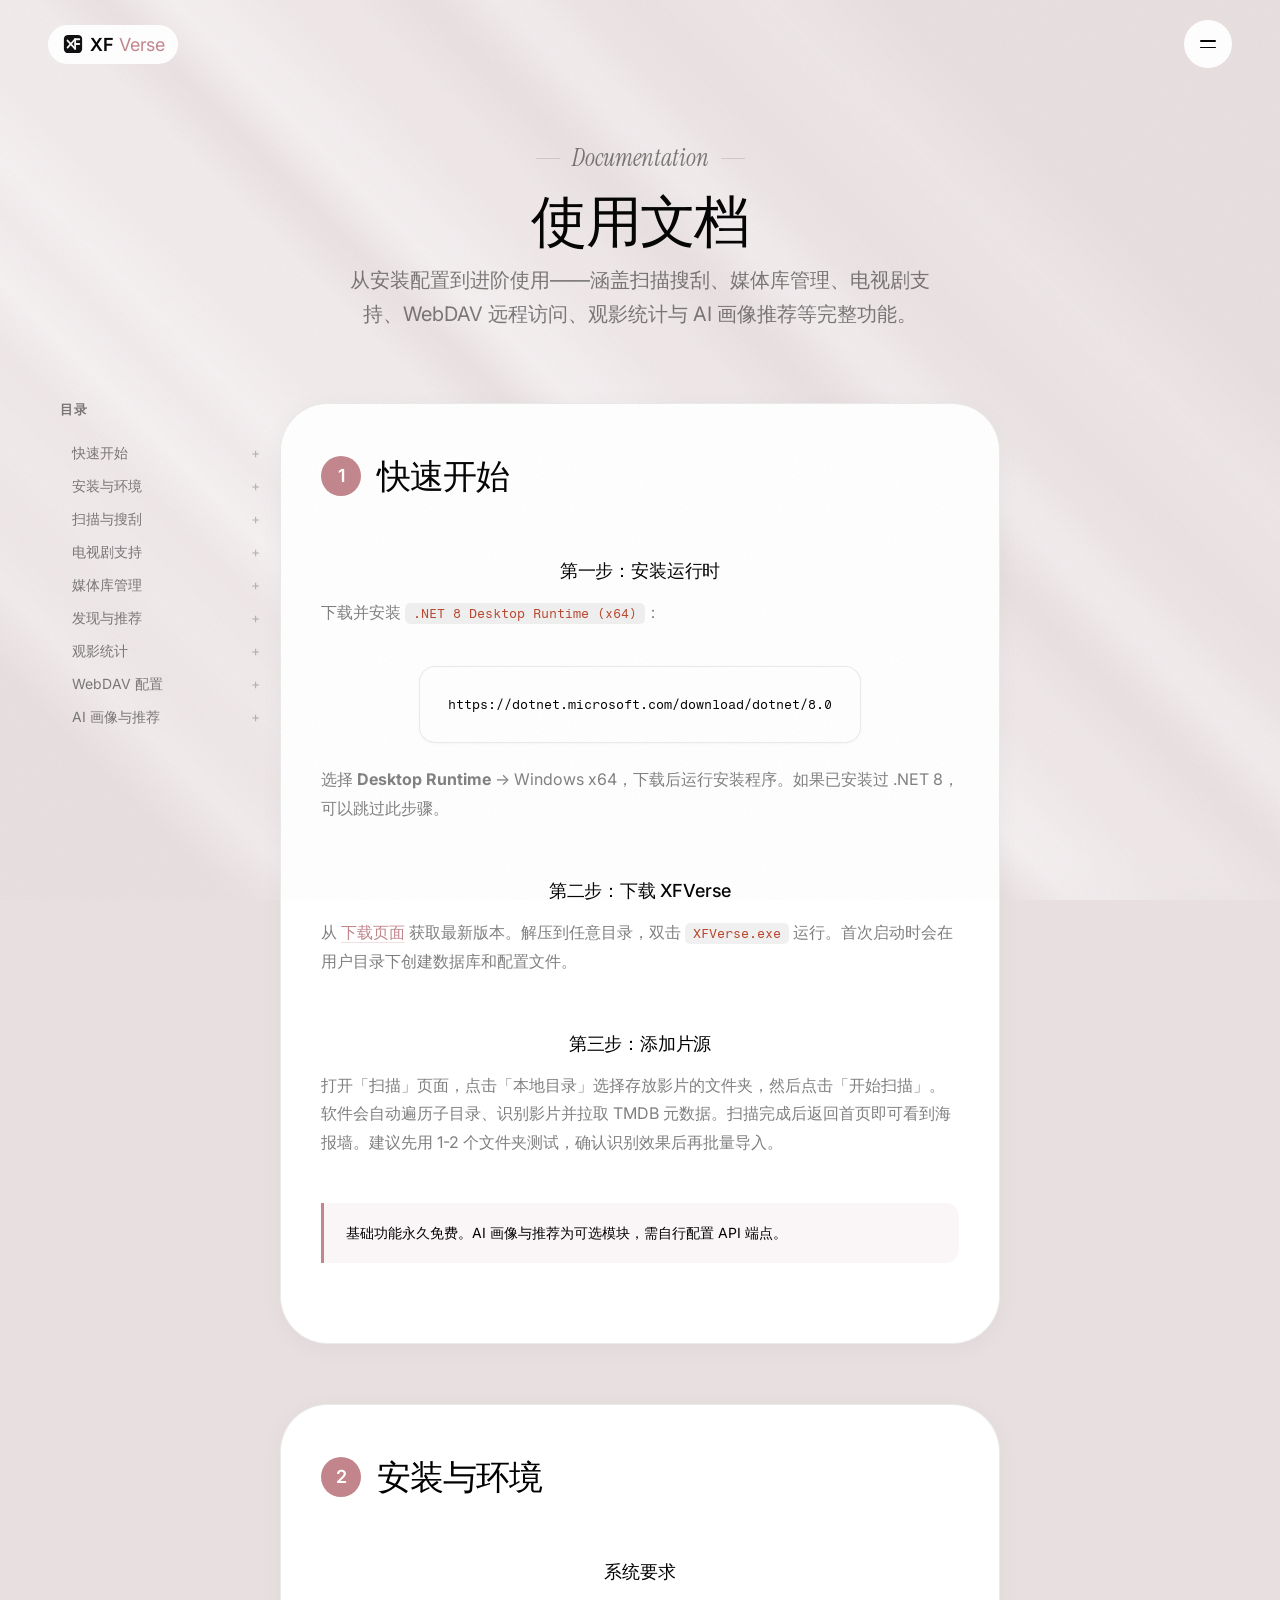
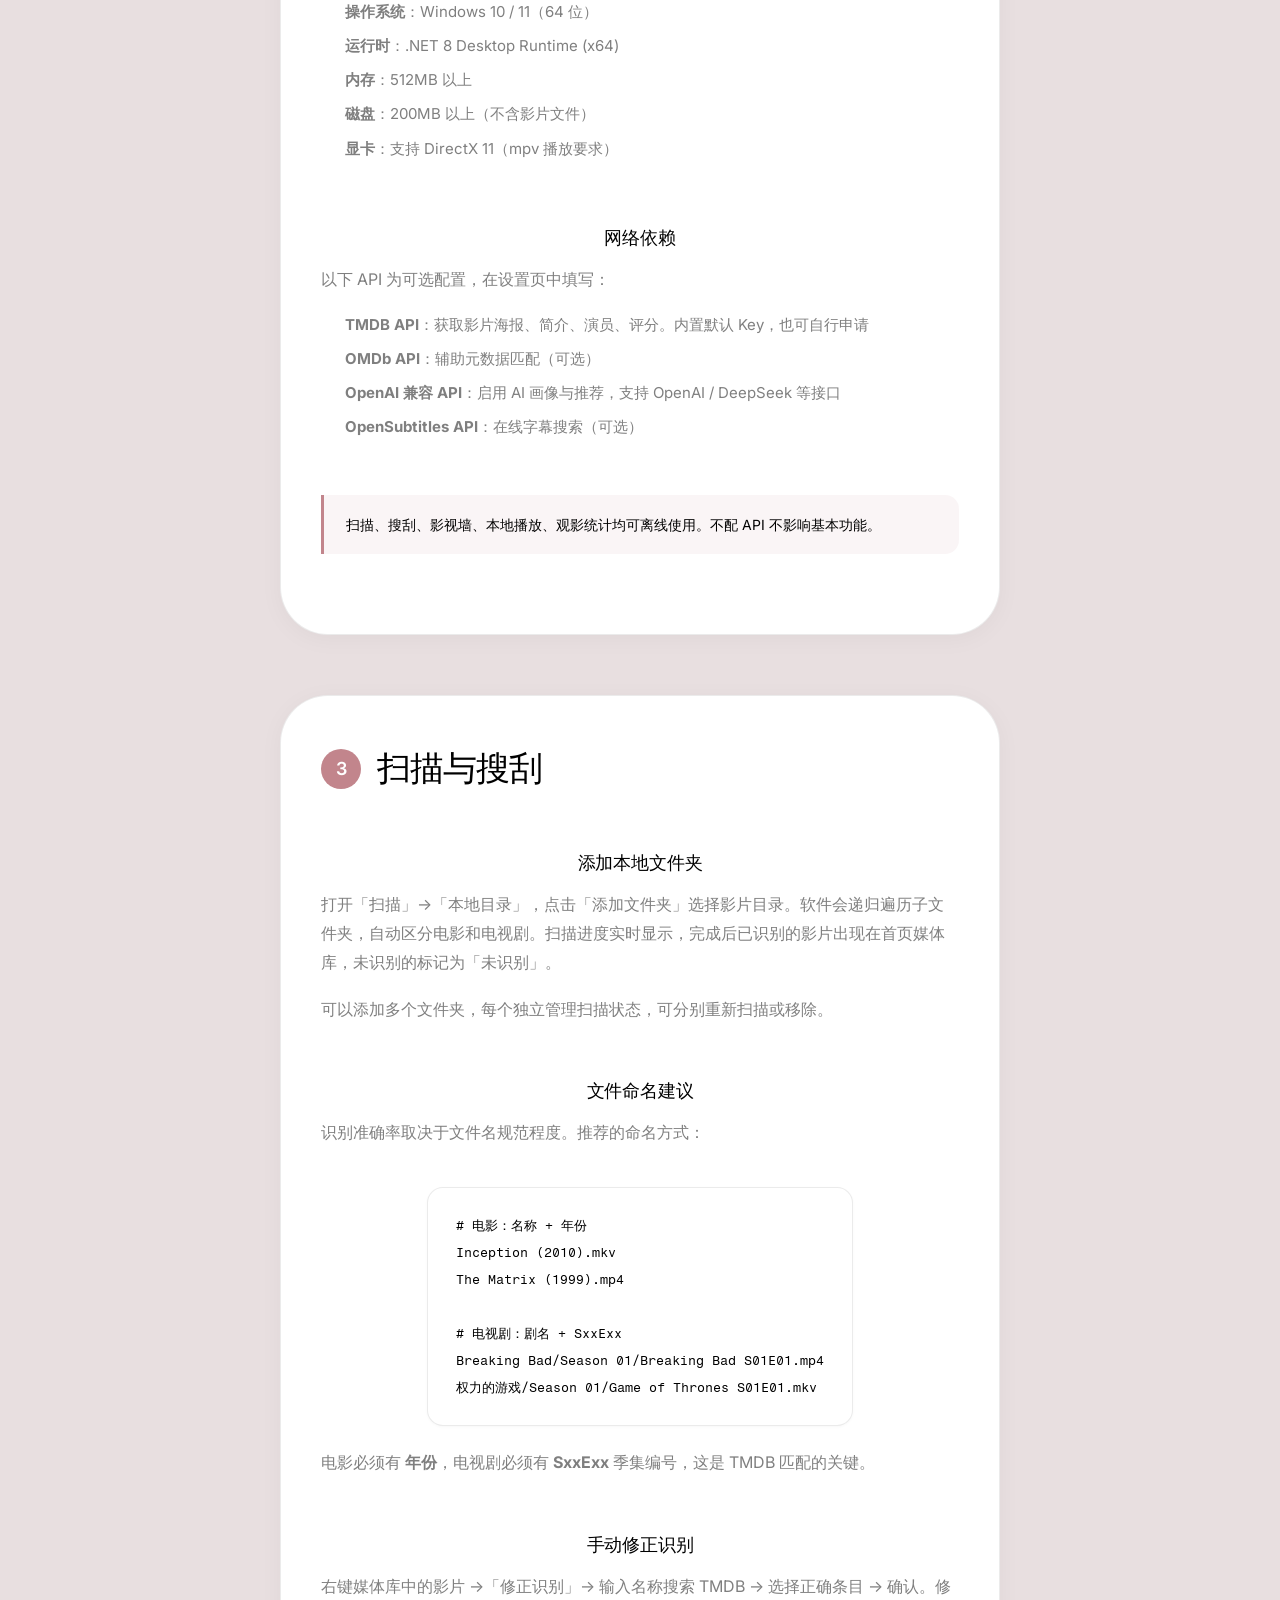
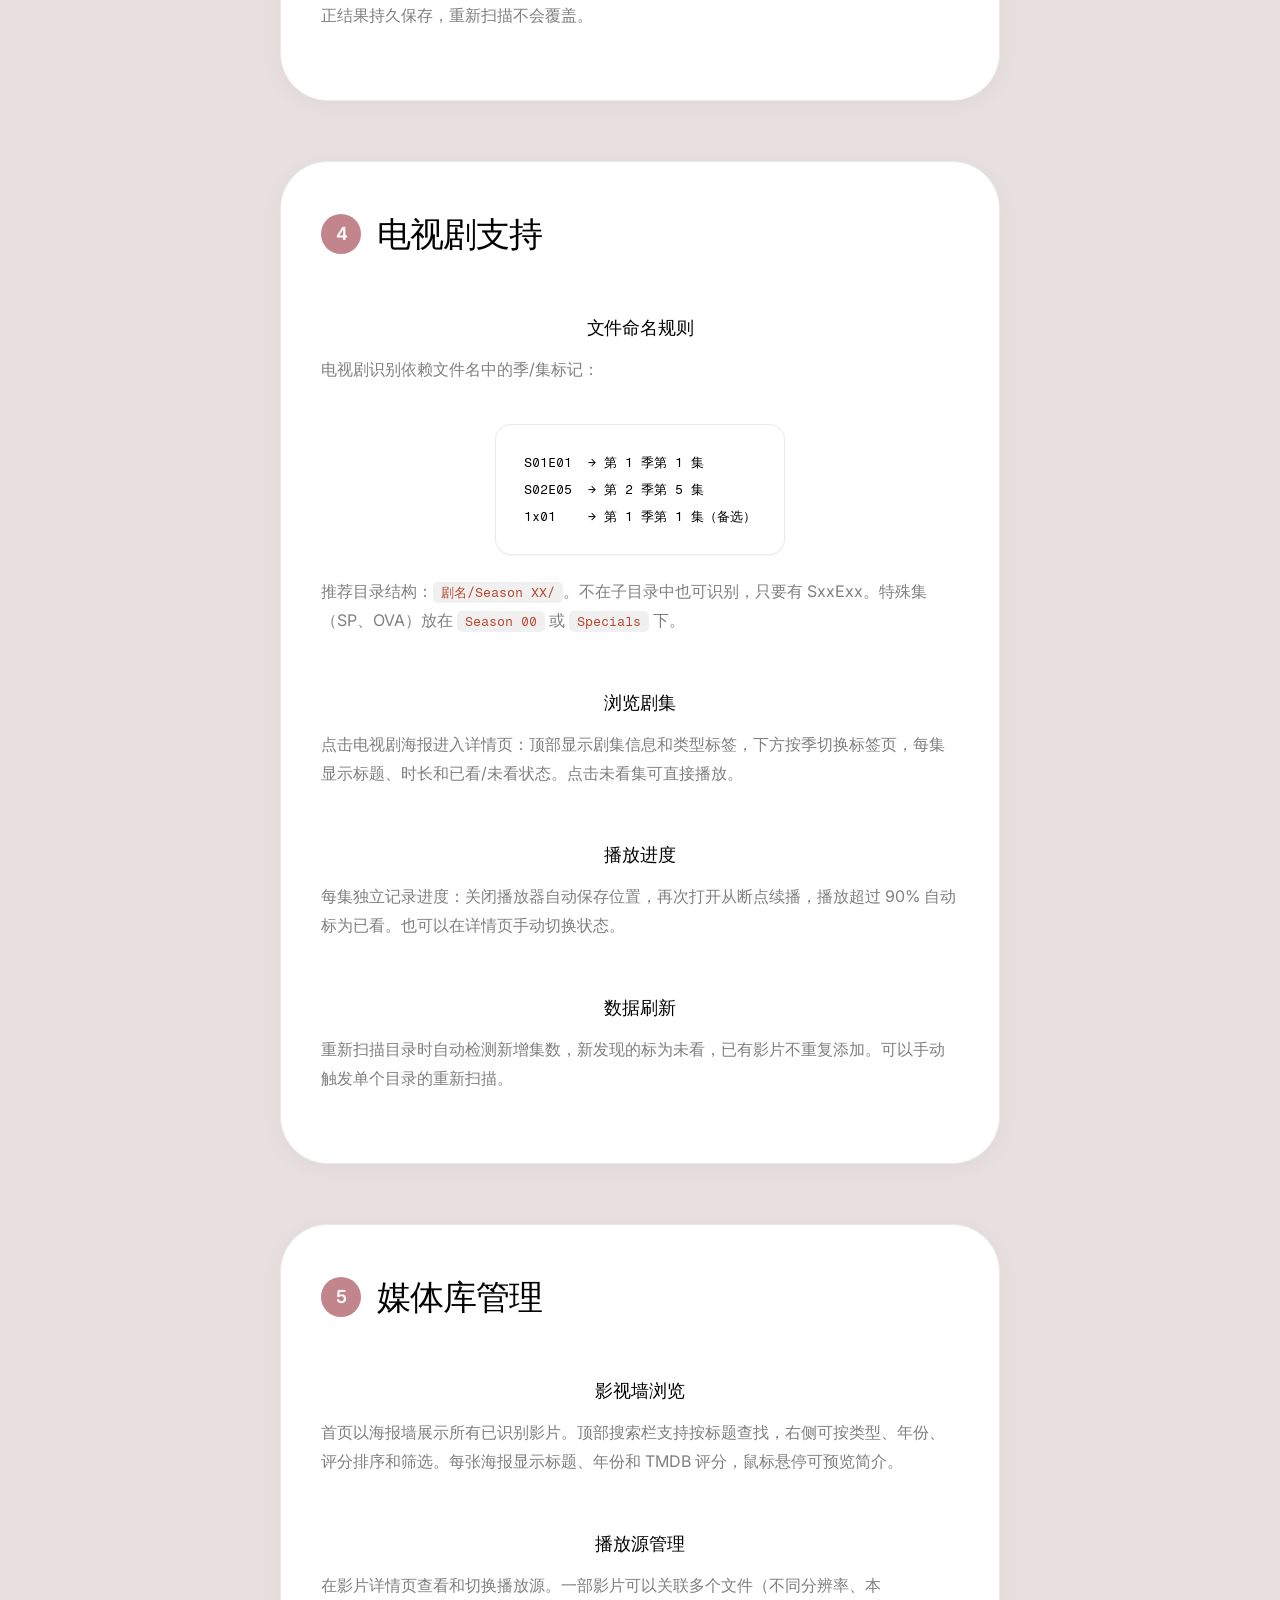
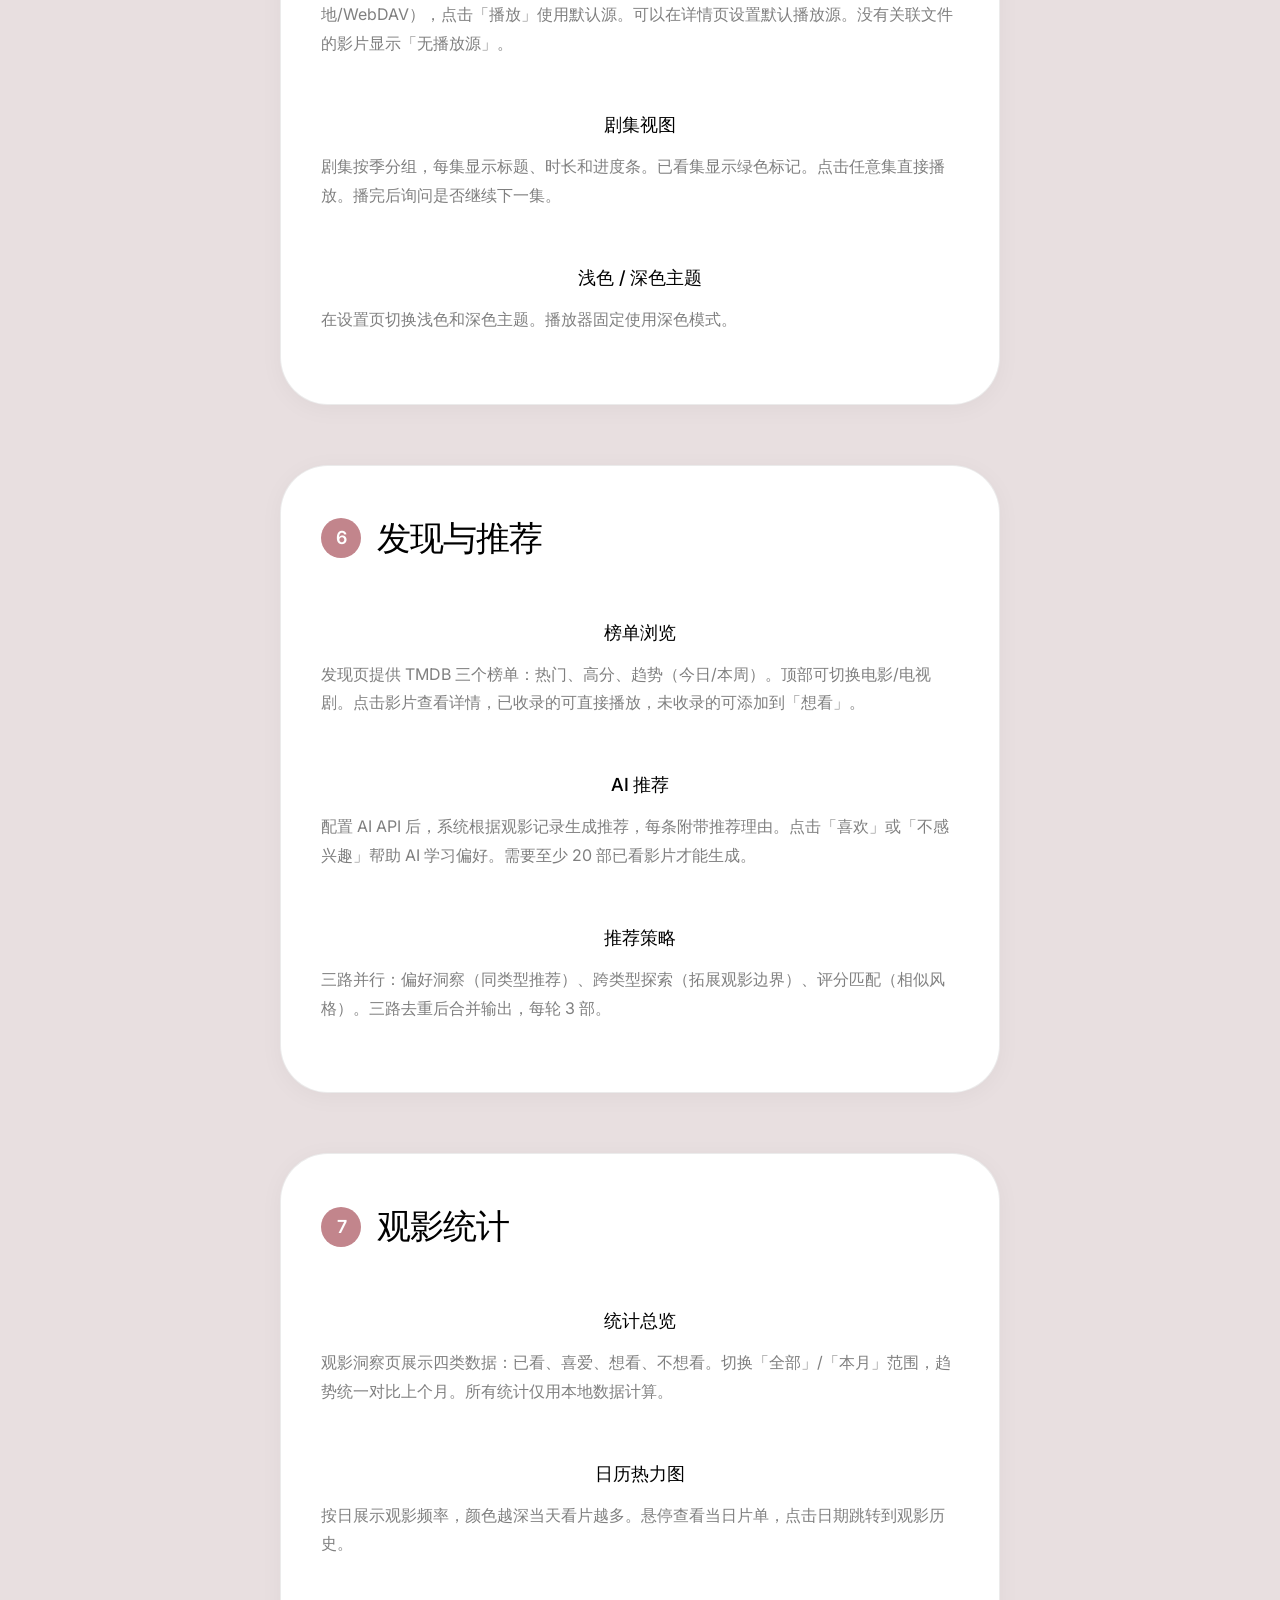
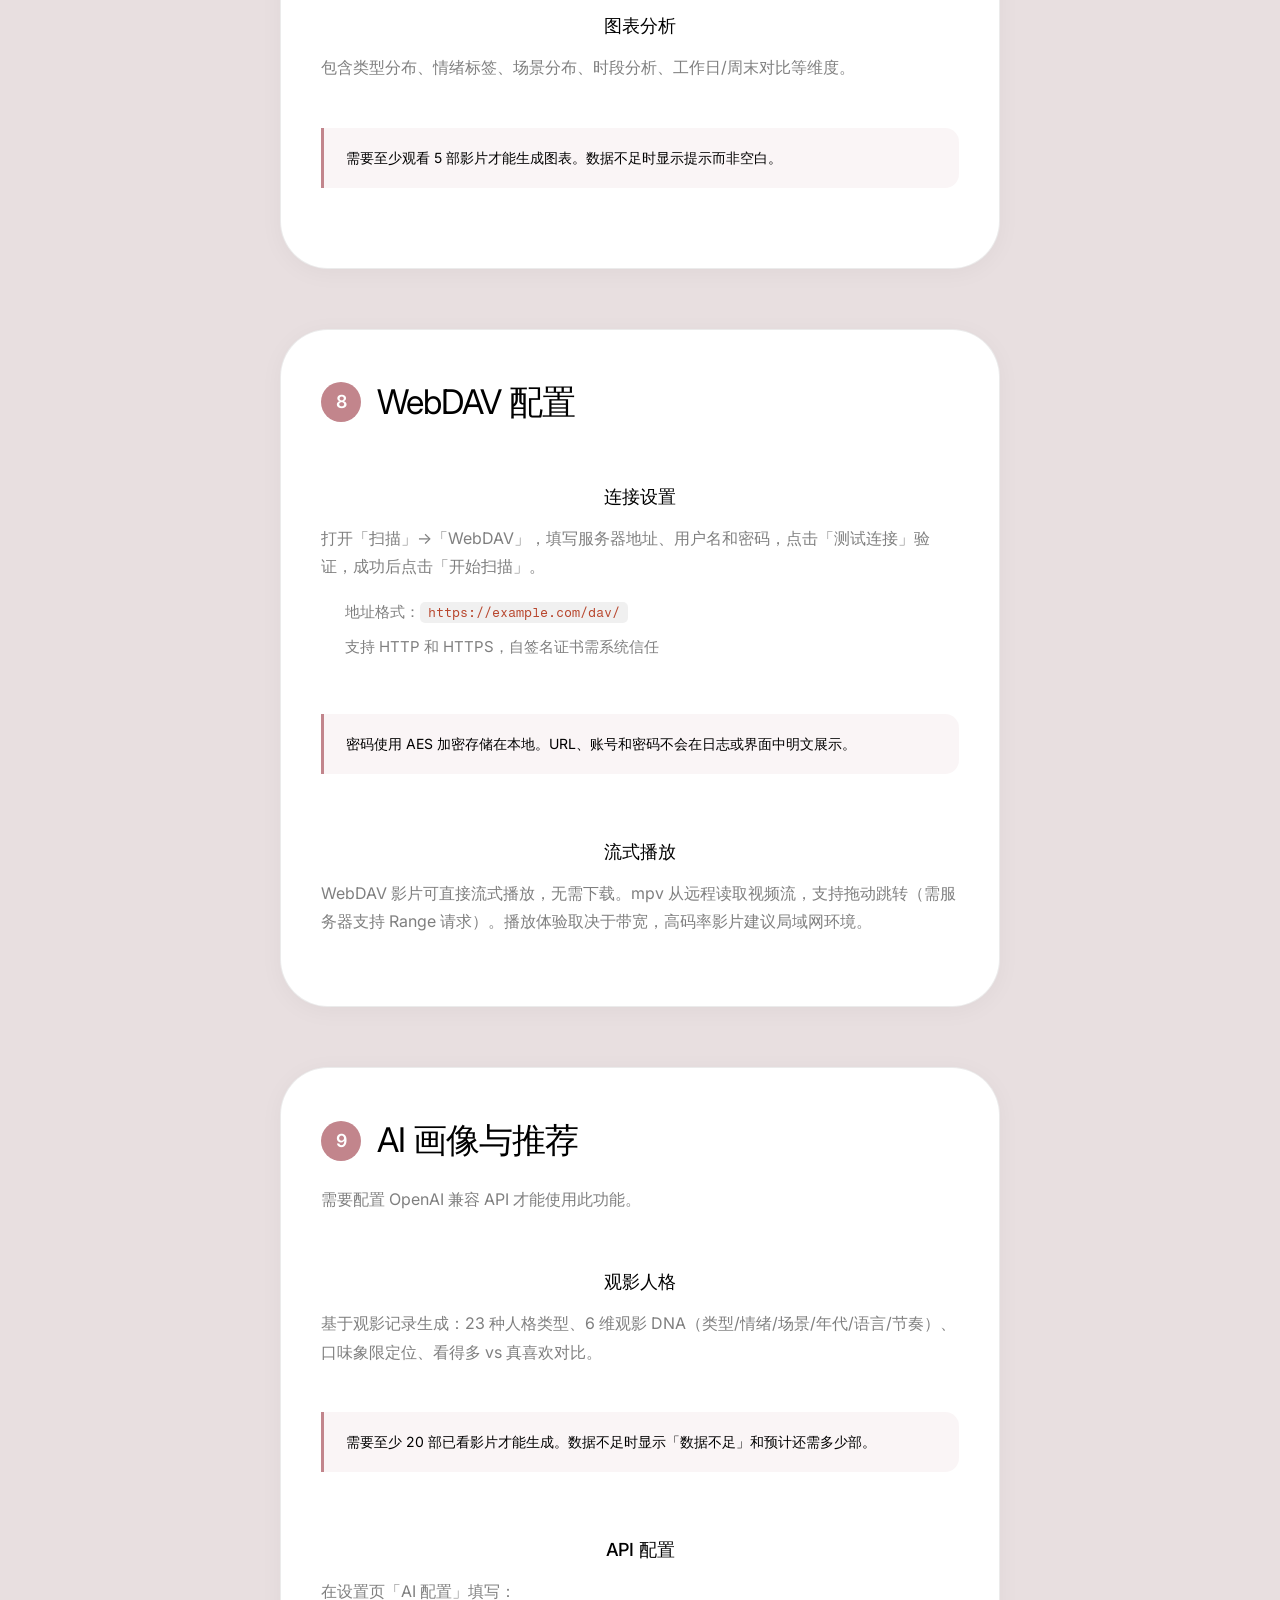
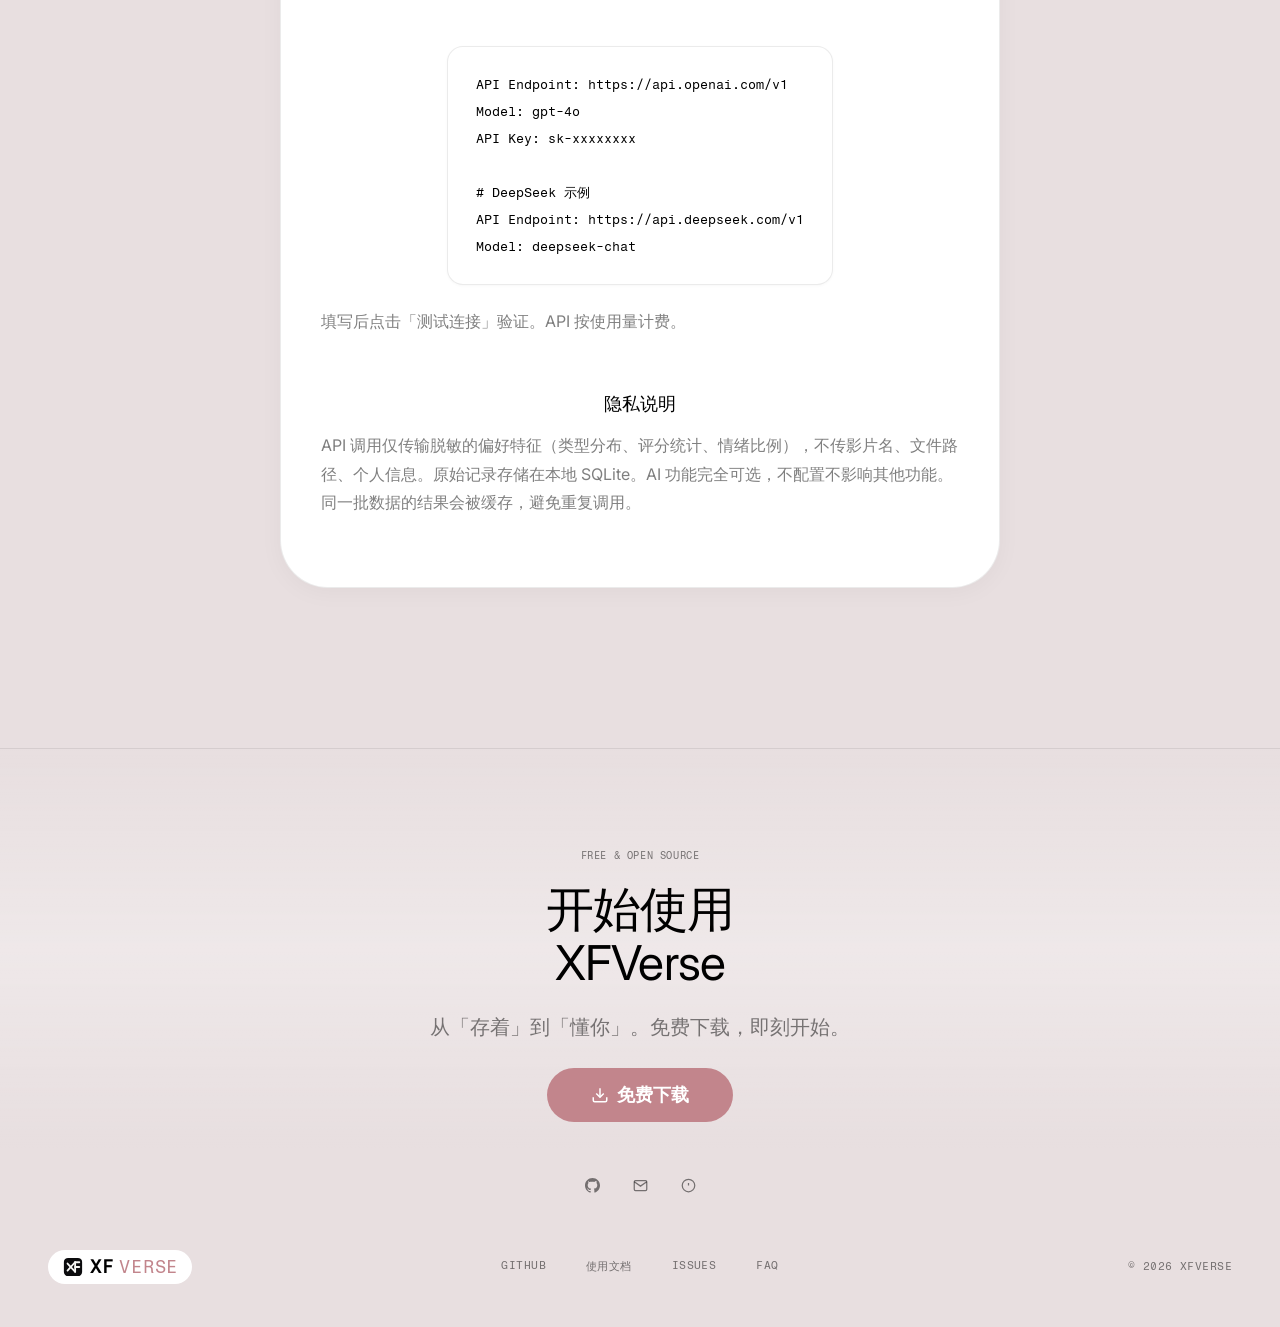
==== commit ab05cff3: "refactor: docs — rewrite as instruction manual (less marketing, more how-to) - Removed promotional l" ====
--- a/docs.html
+++ b/docs.html
@@ -589,249 +589,137 @@
   <main class="docs-content">
     <section id="quickstart">
       <h2>快速开始</h2>
-      <p>XFVerse 是一款面向本地硬盘与 WebDAV 用户的智能观影发现平台。它把媒体库管理、元数据搜刮、观影统计和 AI 推荐整合在一个本地优先的桌面应用中。本文档将引导你完成从安装到日常使用的完整流程。</p>
-      <div class="docs-note">XFVerse 当前处于活跃开发阶段，基础功能永久免费。AI 画像与推荐为可选增强模块，需自行配置 API 端点。</div>
       <h3 id="quickstart-runtime">第一步：安装运行时</h3>
-      <p>XFVerse 基于 .NET 8 构建，运行前需安装 <code>.NET 8 Desktop Runtime (x64)</code>。安装包启动时会自动检测运行环境，如未安装会提示并引导下载。也可以手动从 Microsoft 官网下载：</p>
+      <p>下载并安装 <code>.NET 8 Desktop Runtime (x64)</code>：</p>
       <pre><code>https://dotnet.microsoft.com/download/dotnet/8.0</code></pre>
-      <p>选择 "Desktop Runtime" → Windows x64 版本，下载并安装即可。</p>
+      <p>选择 <strong>Desktop Runtime</strong> → Windows x64，下载后运行安装程序。如果已安装过 .NET 8，可以跳过此步骤。</p>
       <h3 id="quickstart-download">第二步：下载 XFVerse</h3>
-      <p>从 <a href="index.html#download">下载页面</a> 获取最新版本安装包。解压到任意目录后，双击运行 <code>XFVerse.exe</code>。首次启动时软件会创建本地数据库和配置文件，默认存储在用户目录下。</p>
+      <p>从 <a href="index.html#download">下载页面</a> 获取最新版本。解压到任意目录，双击 <code>XFVerse.exe</code> 运行。首次启动时会在用户目录下创建数据库和配置文件。</p>
       <h3 id="quickstart-source">第三步：添加片源</h3>
-      <p>启动后进入「扫描」页面。点击「本地目录」添加包含影片文件的文件夹，或点击「WebDAV」配置远程服务器。添加完成后点击「开始扫描」，软件会自动遍历目录、识别影片并匹配 TMDB 元数据。</p>
-      <p>扫描完成后，返回首页即可看到海报墙。首次使用建议先添加 1-2 个文件夹测试识别效果，确认无误后再大规模导入。</p>
+      <p>打开「扫描」页面，点击「本地目录」选择存放影片的文件夹，然后点击「开始扫描」。软件会自动遍历子目录、识别影片并拉取 TMDB 元数据。扫描完成后返回首页即可看到海报墙。建议先用 1-2 个文件夹测试，确认识别效果后再批量导入。</p>
+      <div class="docs-note">基础功能永久免费。AI 画像与推荐为可选模块，需自行配置 API 端点。</div>
     </section>
 
     <section id="install">
       <h2>安装与环境</h2>
       <h3 id="install-req">系统要求</h3>
       <ul>
-        <li><strong>操作系统</strong>：Windows 10 / 11（64 位），Windows 7/8 未测试</li>
+        <li><strong>操作系统</strong>：Windows 10 / 11（64 位）</li>
         <li><strong>运行时</strong>：.NET 8 Desktop Runtime (x64)</li>
-        <li><strong>内存</strong>：至少 512MB 可用内存</li>
-        <li><strong>磁盘</strong>：至少 200MB 可用空间（不含影片文件）</li>
-        <li><strong>显卡</strong>：支持 DirectX 11 的显卡（mpv 播放要求）</li>
+        <li><strong>内存</strong>：512MB 以上</li>
+        <li><strong>磁盘</strong>：200MB 以上（不含影片文件）</li>
+        <li><strong>显卡</strong>：支持 DirectX 11（mpv 播放要求）</li>
       </ul>
-      <h3 id="install-net">网络依赖（可选）</h3>
+      <h3 id="install-net">网络依赖</h3>
+      <p>以下 API 为可选配置，在设置页中填写：</p>
       <ul>
-        <li><strong>TMDB API</strong>：用于获取影片元数据（海报、简介、演员、评分）。需要 TMDB API Key（软件内置默认 Key，也可自行申请）</li>
-        <li><strong>OMDb API</strong>：辅助元数据匹配，需要 OMDb API Key（可选）</li>
-        <li><strong>OpenAI 兼容 API</strong>：用于 AI 画像生成与智能推荐。支持 OpenAI、DeepSeek 等兼容接口</li>
-        <li><strong>OpenSubtitles API</strong>：在线字幕搜索（可选，需在设置中配置）</li>
+        <li><strong>TMDB API</strong>：获取影片海报、简介、演员、评分。内置默认 Key，也可自行申请</li>
+        <li><strong>OMDb API</strong>：辅助元数据匹配（可选）</li>
+        <li><strong>OpenAI 兼容 API</strong>：启用 AI 画像与推荐，支持 OpenAI / DeepSeek 等接口</li>
+        <li><strong>OpenSubtitles API</strong>：在线字幕搜索（可选）</li>
       </ul>
-      <div class="docs-note">核心功能（扫描、搜刮、影视墙、本地播放、观影统计）完全离线可用。仅元数据在线匹配和 AI 功能需要网络连接。未配置 API 不影响基本使用。</div>
+      <div class="docs-note">扫描、搜刮、影视墙、本地播放、观影统计均可离线使用。不配 API 不影响基本功能。</div>
     </section>
 
     <section id="scan">
       <h2>扫描与搜刮</h2>
-      <h3 id="scan-local">本地文件夹扫描</h3>
-      <p>在扫描页面选择「本地目录」标签，点击「添加文件夹」选择包含影片文件的目录。XFVerse 会递归遍历所有子文件夹，自动区分电影和电视剧。</p>
-      <p>扫描过程中可以实时看到识别进度。扫描完成后，已识别的影片会自动出现在首页媒体库中。未识别的影片会标记为「未识别」，可手动进行修正。</p>
-      <p>支持添加多个文件夹同时管理。每个文件夹独立维护扫描状态，可以分别重新扫描或移除。</p>
+      <h3 id="scan-local">添加本地文件夹</h3>
+      <p>打开「扫描」→「本地目录」，点击「添加文件夹」选择影片目录。软件会递归遍历子文件夹，自动区分电影和电视剧。扫描进度实时显示，完成后已识别的影片出现在首页媒体库，未识别的标记为「未识别」。</p>
+      <p>可以添加多个文件夹，每个独立管理扫描状态，可分别重新扫描或移除。</p>
       <h3 id="scan-naming">文件命名建议</h3>
-      <p>为提高自动识别准确率，建议遵循以下命名规范：</p>
-      <pre><code># 电影
-/电影/Inception (2010).mkv
-/电影/The Matrix (1999).mp4
-/电影/肖申克的救赎 (1994).avi
-
-# 电视剧
-/电视剧/Breaking Bad/Season 01/Breaking Bad S01E01.mp4
-/电视剧/Breaking Bad/Season 01/Breaking Bad S01E02.mp4
-/电视剧/权力的游戏/Season 01/Game of Thrones S01E01.mkv</code></pre>
-      <p>关键要素：<strong>影片名称 + 年份</strong>（电影）或 <strong>剧名 + SxxExx</strong>（电视剧）。年份和季/集编号是自动匹配 TMDB 最重要的依据。</p>
-      <h3 id="scan-fix">手动修正</h3>
-      <p>自动识别可能因文件名不规范、年份缺失或同名影片而匹配错误。在媒体库中右键任意影片，选择「修正识别」打开修正弹窗：</p>
-      <ul>
-        <li>输入影片名称搜索 TMDB 数据库</li>
-        <li>从搜索结果中选择正确的条目</li>
-        <li>确认后系统会更新海报、简介、演员等全部元数据</li>
-        <li>修正结果会持久保存，重新扫描不会覆盖手动修正</li>
-      </ul>
+      <p>识别准确率取决于文件名规范程度。推荐的命名方式：</p>
+      <pre><code># 电影：名称 + 年份
+Inception (2010).mkv
+The Matrix (1999).mp4
+
+# 电视剧：剧名 + SxxExx
+Breaking Bad/Season 01/Breaking Bad S01E01.mp4
+权力的游戏/Season 01/Game of Thrones S01E01.mkv</code></pre>
+      <p>电影必须有 <strong>年份</strong>，电视剧必须有 <strong>SxxExx</strong> 季集编号，这是 TMDB 匹配的关键。</p>
+      <h3 id="scan-fix">手动修正识别</h3>
+      <p>右键媒体库中的影片 →「修正识别」→ 输入名称搜索 TMDB → 选择正确条目 → 确认。修正结果持久保存，重新扫描不会覆盖。</p>
     </section>
 
     <section id="series">
       <h2>电视剧支持</h2>
-      <h3 id="series-naming">识别规则与命名</h3>
-      <p>XFVerse 能够自动识别电视剧的季（Season）和集（Episode）结构。识别依赖文件名中的季/集标记，推荐格式如下：</p>
+      <h3 id="series-naming">文件命名规则</h3>
+      <p>电视剧识别依赖文件名中的季/集标记：</p>
       <pre><code>S01E01  → 第 1 季第 1 集
 S02E05  → 第 2 季第 5 集
-1x01    → 第 1 季第 1 集（备选格式）</code></pre>
-      <p>目录结构建议为 <code>剧名/Season XX/</code> 格式，软件会据此自动分组。如果未使用 Season 子目录，只要文件名包含 SxxExx 标记，仍可正确识别。</p>
-      <div class="docs-note">特殊分集（如 SP、OVA、剧场版）建议放在 <code>Season 00</code> 或 <code>Specials</code> 目录下，并在修正识别时手动绑定 TMDB 特殊集条目。</div>
-      <h3 id="series-browse">剧集浏览</h3>
-      <p>在媒体库中点击任意电视剧海报进入剧集详情页，页面展示：</p>
-      <ul>
-        <li><strong>剧集信息</strong>：海报、简介、播出年份、类型标签</li>
-        <li><strong>季列表</strong>：以标签页形式切换不同季</li>
-        <li><strong>集列表</strong>：每集显示标题、时长、已看/未看状态</li>
-        <li><strong>快速跳转</strong>：点击任意未看集可直接从该集开始播放</li>
-      </ul>
-      <h3 id="series-progress">播放进度与状态同步</h3>
-      <p>系统会为每一集独立记录播放进度和观看状态：</p>
-      <ul>
-        <li>关闭播放器时自动保存当前播放位置</li>
-        <li>下次打开同一集时从断点续播</li>
-        <li>播放超过 90% 自动标记为「已看」</li>
-        <li>可在剧集详情页手动切换「已看/未看」状态</li>
-      </ul>
+1x01    → 第 1 季第 1 集（备选）</code></pre>
+      <p>推荐目录结构：<code>剧名/Season XX/</code>。不在子目录中也可识别，只要有 SxxExx。特殊集（SP、OVA）放在 <code>Season 00</code> 或 <code>Specials</code> 下。</p>
+      <h3 id="series-browse">浏览剧集</h3>
+      <p>点击电视剧海报进入详情页：顶部显示剧集信息和类型标签，下方按季切换标签页，每集显示标题、时长和已看/未看状态。点击未看集可直接播放。</p>
+      <h3 id="series-progress">播放进度</h3>
+      <p>每集独立记录进度：关闭播放器自动保存位置，再次打开从断点续播，播放超过 90% 自动标为已看。也可以在详情页手动切换状态。</p>
       <h3 id="series-updates">数据刷新</h3>
-      <p>重新扫描目录时，系统会自动检测新增的集数和文件：</p>
-      <ul>
-        <li>新发现的集数自动加入媒体库并标记为「未看」</li>
-        <li>已存在的影片不会重复添加，仅更新元数据（如有变化）</li>
-        <li>支持手动触发单个目录的重新扫描</li>
-      </ul>
+      <p>重新扫描目录时自动检测新增集数，新发现的标为未看，已有影片不重复添加。可以手动触发单个目录的重新扫描。</p>
     </section>
 
     <section id="library">
       <h2>媒体库管理</h2>
       <h3 id="library-wall">影视墙浏览</h3>
-      <p>首页以海报墙形式展示所有已识别影片。支持以下浏览方式：</p>
-      <ul>
-        <li><strong>全部影片</strong>：按添加时间或标题排序</li>
-        <li><strong>分类筛选</strong>：按类型（动作、剧情、科幻等）过滤</li>
-        <li><strong>年份排序</strong>：按上映年份升序或降序排列</li>
-        <li><strong>评分排序</strong>：按 TMDB 评分从高到低</li>
-        <li><strong>搜索</strong>：顶部搜索栏支持按标题快速查找</li>
-      </ul>
-      <p>每张海报卡显示影片标题、年份、TMDB 评分。鼠标悬停可预览简介。</p>
+      <p>首页以海报墙展示所有已识别影片。顶部搜索栏支持按标题查找，右侧可按类型、年份、评分排序和筛选。每张海报显示标题、年份和 TMDB 评分，鼠标悬停可预览简介。</p>
       <h3 id="library-sources">播放源管理</h3>
-      <p>每部影片可关联多个播放源（不同分辨率、不同编码版本、本地文件与 WebDAV 文件混合）：</p>
-      <ul>
-        <li>在影片详情页查看所有已关联的播放源</li>
-        <li>点击「播放」使用默认源直接启动 mpv 播放器</li>
-        <li>点击播放源列表中的某个源可指定使用该源播放</li>
-        <li>默认播放源可在详情页中手动设置</li>
-        <li>未关联任何播放源的影片标记为「无播放源」状态</li>
-      </ul>
+      <p>在影片详情页查看和切换播放源。一部影片可以关联多个文件（不同分辨率、本地/WebDAV），点击「播放」使用默认源。可以在详情页设置默认播放源。没有关联文件的影片显示「无播放源」。</p>
       <h3 id="library-episodes">剧集视图</h3>
-      <p>剧集详情以季为单位分组展示。每集显示标题、时长和播放进度条。已看集数显示绿色标记，当前正在看的集数高亮显示。</p>
-      <p>点击任意集可直接播放，播放器会自动加载对应文件。播放完成后系统询问是否继续播放下一集。</p>
+      <p>剧集按季分组，每集显示标题、时长和进度条。已看集显示绿色标记。点击任意集直接播放。播完后询问是否继续下一集。</p>
       <h3 id="library-theme">浅色 / 深色主题</h3>
-      <p>XFVerse 支持浅色和深色两种视觉主题，可在设置页面随时切换：</p>
-      <ul>
-        <li>浅色主题：淡粉白背景，白色卡片，适合日间使用</li>
-        <li>深色主题：深灰背景，深色卡片，适合夜间或暗光环境</li>
-        <li>播放器界面固定使用深色模式（不跟随主题切换）以保证沉浸式观影体验</li>
-      </ul>
+      <p>在设置页切换浅色和深色主题。播放器固定使用深色模式。</p>
     </section>
 
     <section id="discovery">
       <h2>发现与推荐</h2>
-      <p>发现页是探索新内容的入口，包含榜单浏览和 AI 推荐两大模块。页面顶部可切换电影/电视剧分类。</p>
       <h3 id="disco-charts">榜单浏览</h3>
-      <p>提供 TMDB 三大官方榜单，实时更新：</p>
-      <ul>
-        <li><strong>热门</strong>（Popular）：当前全球最受关注的影片</li>
-        <li><strong>高分</strong>（Top Rated）：历史评分最高的影片</li>
-        <li><strong>趋势</strong>（Trending）：今日/本周热度上升最快的影片</li>
-      </ul>
-      <p>点击任意榜单影片可查看详情并直接播放（如果本地已存在该影片）。未收录的影片显示为元数据卡片，可添加到「想看」列表。</p>
+      <p>发现页提供 TMDB 三个榜单：热门、高分、趋势（今日/本周）。顶部可切换电影/电视剧。点击影片查看详情，已收录的可直接播放，未收录的可添加到「想看」。</p>
       <h3 id="disco-ai">AI 推荐</h3>
-      <p>配置 AI API 后，系统会根据你的观影历史生成个性化推荐。推荐包含：</p>
-      <ul>
-        <li>推荐影片海报和基本信息</li>
-        <li>每条推荐附带可解释的推荐理由</li>
-        <li>「喜欢」和「不感兴趣」反馈按钮，帮助 AI 持续学习你的偏好</li>
-      </ul>
-      <p>AI 推荐需要至少 20 部已看影片才能生成有效画像。观影记录越多，推荐越精准。</p>
+      <p>配置 AI API 后，系统根据观影记录生成推荐，每条附带推荐理由。点击「喜欢」或「不感兴趣」帮助 AI 学习偏好。需要至少 20 部已看影片才能生成。</p>
       <h3 id="disco-strategy">推荐策略</h3>
-      <p>XFVerse 采用三路并行推荐策略，每轮生成 3 部推荐：</p>
-      <ul>
-        <li><strong>偏好洞察</strong>：基于观影 DNA 和类型偏好，推荐你可能喜欢但未看过的同类影片</li>
-        <li><strong>跨类型探索</strong>：在你不常看的类型中挑选高分影片，帮助你拓展观影边界</li>
-        <li><strong>评分匹配</strong>：基于情绪标签和评分分布，匹配与你看过的高分影片风格相似的作品</li>
-      </ul>
-      <p>三路候选池经过水印去重后合并输出，确保每次推荐不重复且覆盖不同维度。</p>
+      <p>三路并行：偏好洞察（同类型推荐）、跨类型探索（拓展观影边界）、评分匹配（相似风格）。三路去重后合并输出，每轮 3 部。</p>
     </section>
 
     <section id="stats">
       <h2>观影统计</h2>
-      <p>观影洞察页提供多维度的数据分析和可视化，帮助你了解自己的观影习惯和偏好。所有统计仅基于本地数据计算，不会上传。</p>
       <h3 id="stats-overview">统计总览</h3>
-      <ul>
-        <li><strong>已看</strong>：累计观看的影片总数（含电影和电视剧集）</li>
-        <li><strong>喜爱</strong>：标记为「喜爱」的影片数量</li>
-        <li><strong>想看</strong>：已加入「想看」列表的影片数量</li>
-        <li><strong>不想看</strong>：标记为「不想看」的影片数量</li>
-      </ul>
-      <p>支持「全部」和「本月」两种时间范围。切换后所有统计卡和图表同步更新。趋势统一显示为「相比上个月」。</p>
+      <p>观影洞察页展示四类数据：已看、喜爱、想看、不想看。切换「全部」/「本月」范围，趋势统一对比上个月。所有统计仅用本地数据计算。</p>
       <h3 id="stats-calendar">日历热力图</h3>
-      <p>日历视图以 GitHub 贡献图风格展示每日观影频率：</p>
-      <ul>
-        <li>每个格子代表一天，颜色越深表示当天观看的影片越多</li>
-        <li>鼠标悬停显示当天具体观看了哪些影片</li>
-        <li>点击任意日期跳转到当天的观影历史记录</li>
-        <li>支持切换不同月份查看</li>
-      </ul>
+      <p>按日展示观影频率，颜色越深当天看片越多。悬停查看当日片单，点击日期跳转到观影历史。</p>
       <h3 id="stats-charts">图表分析</h3>
-      <p>系统提供以下维度的图表分析：</p>
-      <ul>
-        <li><strong>类型分布</strong>：饼图/环形图展示你最常看的电影类型</li>
-        <li><strong>情绪标签</strong>：热力图展示观影的情绪倾向（紧张、温馨、刺激等）</li>
-        <li><strong>场景分布</strong>：分析影片场景标签的分布情况</li>
-        <li><strong>时段分析</strong>：按小时/星期展示你的观影时间段偏好</li>
-        <li><strong>工作日 vs 周末</strong>：对比工作日和周末的观影量差异</li>
-      </ul>
-      <div class="docs-note">统计图表需要至少观看 5 部影片才能生成有效数据。数据不足时显示「数据不足」提示而非空白图表。</div>
+      <p>包含类型分布、情绪标签、场景分布、时段分析、工作日/周末对比等维度。</p>
+      <div class="docs-note">需要至少观看 5 部影片才能生成图表。数据不足时显示提示而非空白。</div>
     </section>
 
     <section id="webdav">
       <h2>WebDAV 配置</h2>
-      <p>XFVerse 支持通过 WebDAV 协议直接访问远程服务器上的影片文件，无需下载到本地即可浏览元数据和流式播放。</p>
       <h3 id="webdav-setup">连接设置</h3>
-      <p>在扫描页面选择「WebDAV」标签：</p>
+      <p>打开「扫描」→「WebDAV」，填写服务器地址、用户名和密码，点击「测试连接」验证，成功后点击「开始扫描」。</p>
       <ul>
-        <li><strong>服务器地址</strong>：输入完整的 WebDAV 服务 URL（如 <code>https://example.com/dav/</code>）</li>
-        <li><strong>用户名</strong>：WebDAV 服务的登录用户名</li>
-        <li><strong>密码</strong>：对应的登录密码</li>
-        <li>点击「测试连接」验证配置是否正确</li>
-        <li>连接成功后，点击「开始扫描」遍历远程目录</li>
+        <li>地址格式：<code>https://example.com/dav/</code></li>
+        <li>支持 HTTP 和 HTTPS，自签名证书需系统信任</li>
       </ul>
-      <p>支持 HTTP 和 HTTPS 协议。自签名证书需要在系统证书存储中受信。</p>
-      <div class="docs-note">WebDAV 密码使用 AES 加密后存储在本地数据库中。完整 URL、账号和密码不会在任何日志、错误提示或 UI 中明文展示。</div>
+      <div class="docs-note">密码使用 AES 加密存储在本地。URL、账号和密码不会在日志或界面中明文展示。</div>
       <h3 id="webdav-stream">流式播放</h3>
-      <p>通过 WebDAV 连接的影片可以直接流式播放：</p>
-      <ul>
-        <li>点击播放后，mpv 直接从远程服务器读取视频流</li>
-        <li>无需预先下载完整文件到本地</li>
-        <li>支持拖动进度条跳转（取决于服务器是否支持 Range 请求）</li>
-        <li>播放体验取决于网络带宽和服务器性能，建议至少 10Mbps 带宽</li>
-        <li>高码率影片（4K HDR 等）建议在局域网环境下播放</li>
-      </ul>
+      <p>WebDAV 影片可直接流式播放，无需下载。mpv 从远程读取视频流，支持拖动跳转（需服务器支持 Range 请求）。播放体验取决于带宽，高码率影片建议局域网环境。</p>
     </section>
 
     <section id="ai">
       <h2>AI 画像与推荐</h2>
-      <p>AI 画像是 XFVerse 的核心特色功能。通过分析你的观影记录，系统能生成详细的观影人格报告和个性化推荐。此功能需要配置 OpenAI 兼容 API。</p>
+      <p>需要配置 OpenAI 兼容 API 才能使用此功能。</p>
       <h3 id="ai-persona">观影人格</h3>
-      <p>系统基于观影记录生成以下维度的分析：</p>
-      <ul>
-        <li><strong>23 种观影人格</strong>：如「硬核科幻迷」「文艺片鉴赏家」「动作片狂热者」「纪录片爱好者」等</li>
-        <li><strong>6 维观影 DNA</strong>：类型偏好、情绪倾向、场景偏好、年代偏好、语言偏好、节奏偏好</li>
-        <li><strong>口味象限</strong>：四象限定位图（主流/小众 × 商业/艺术），可视化你的观影偏好位置</li>
-        <li><strong>看得多 vs 真喜欢</strong>：对比你观看量最多的类型和评分最高的类型，发现「真正喜欢的」和「习惯性观看的」差异</li>
-      </ul>
-      <div class="docs-note">观影人格需要至少 20 部已看影片才能生成。数据不足时显示「数据不足」状态和预计需要多少部影片。</div>
+      <p>基于观影记录生成：23 种人格类型、6 维观影 DNA（类型/情绪/场景/年代/语言/节奏）、口味象限定位、看得多 vs 真喜欢对比。</p>
+      <div class="docs-note">需要至少 20 部已看影片才能生成。数据不足时显示「数据不足」和预计还需多少部。</div>
       <h3 id="ai-config">API 配置</h3>
-      <p>在设置页的「AI 配置」区域填写以下信息：</p>
+      <p>在设置页「AI 配置」填写：</p>
       <pre><code>API Endpoint: https://api.openai.com/v1
 Model: gpt-4o
-API Key: sk-xxxxxxxxxxxxxxxx
-
-# 也支持其他兼容服务
+API Key: sk-xxxxxxxx
+
+# DeepSeek 示例
 API Endpoint: https://api.deepseek.com/v1
 Model: deepseek-chat</code></pre>
-      <p>点击「测试连接」验证 API 可用性。配置成功后，AI 推荐和画像生成功能即刻启用。API 调用按实际使用量计费（取决于你的 API 服务商）。</p>
+      <p>填写后点击「测试连接」验证。API 按使用量计费。</p>
       <h3 id="ai-privacy">隐私说明</h3>
-      <p>AI 功能的隐私保护机制：</p>
-      <ul>
-        <li><strong>数据脱敏</strong>：API 调用仅传输观影偏好特征（类型分布、评分统计、情绪标签比例），不传输影片名称、文件路径、个人身份信息</li>
-        <li><strong>本地优先</strong>：所有原始观影记录存储在本地 SQLite，不会自动上传</li>
-        <li><strong>可选关闭</strong>：AI 功能完全可选，不配置 API 不影响软件其他功能正常使用</li>
-        <li><strong>缓存机制</strong>：同一批观影数据的画像分析结果会缓存，避免重复调用 API</li>
-      </ul>
+      <p>API 调用仅传输脱敏的偏好特征（类型分布、评分统计、情绪比例），不传影片名、文件路径、个人信息。原始记录存储在本地 SQLite。AI 功能完全可选，不配置不影响其他功能。同一批数据的结果会被缓存，避免重复调用。</p>
     </section>
 
   </main>
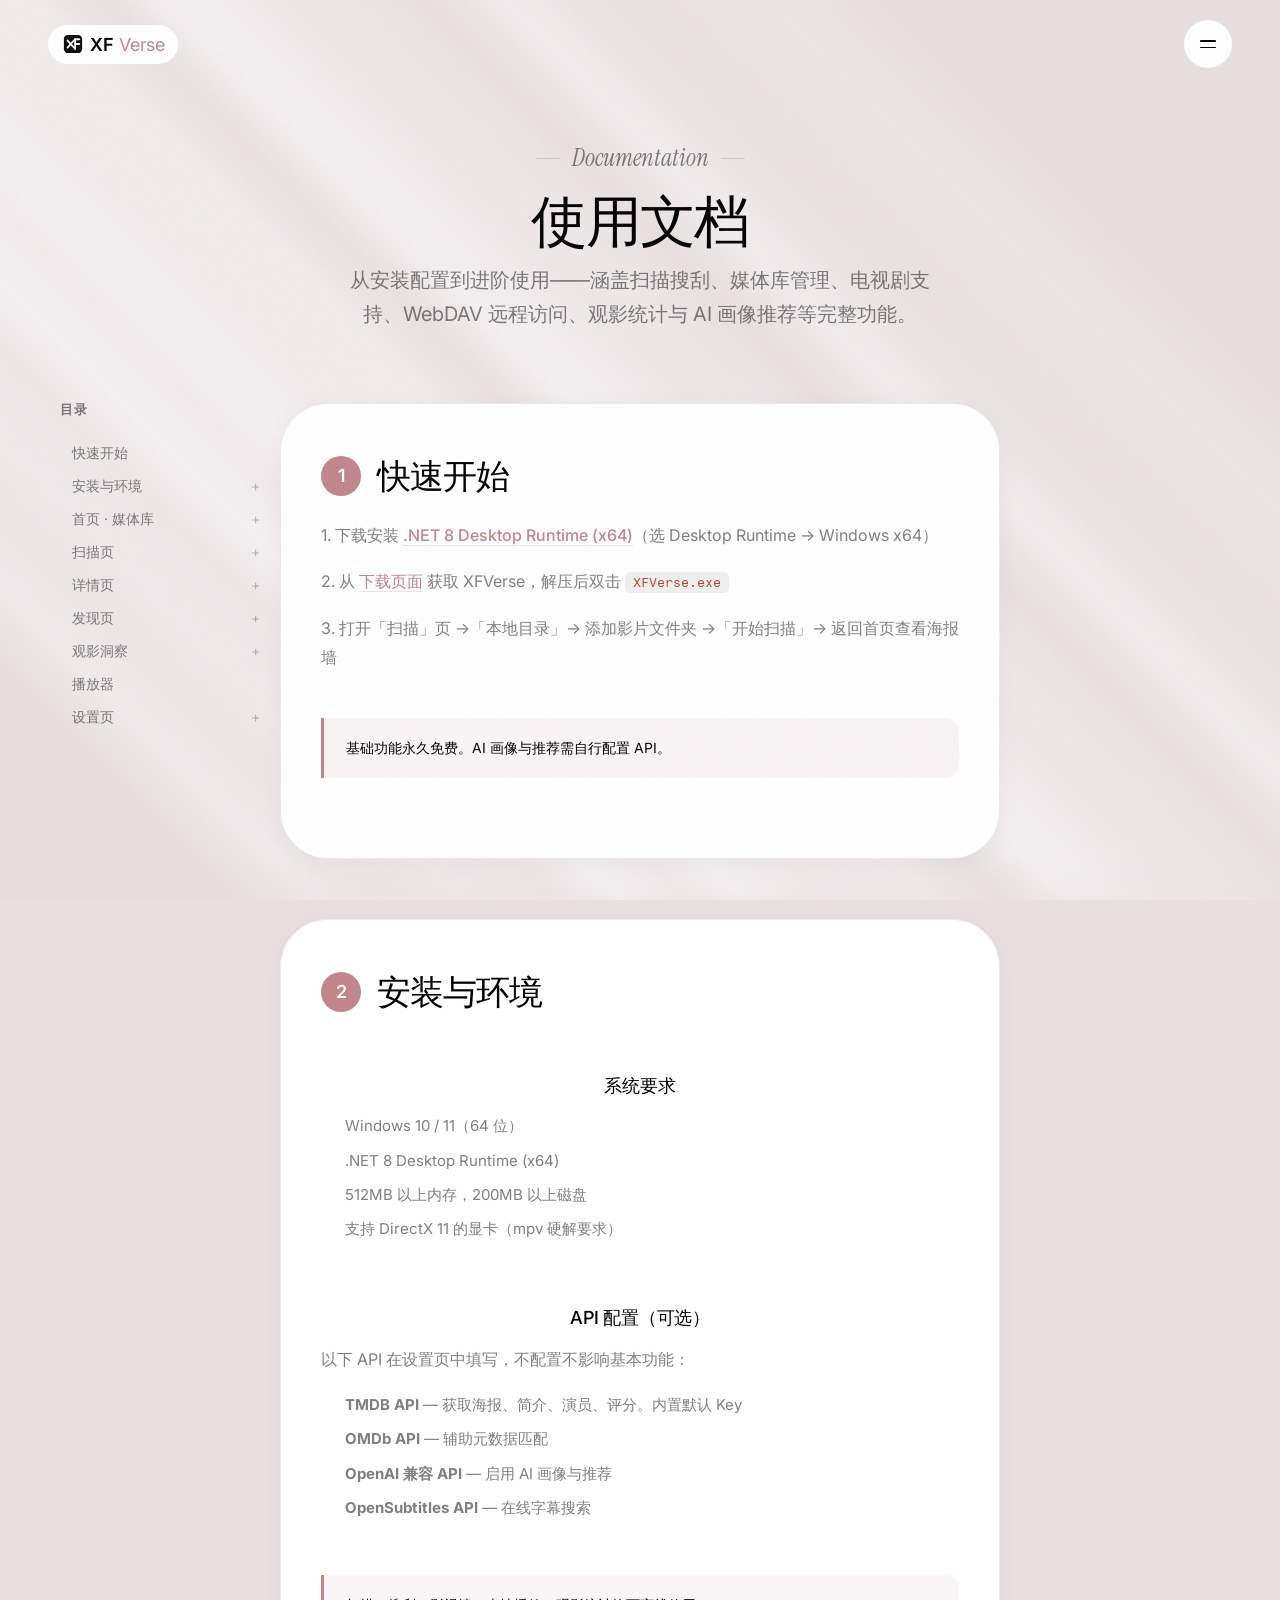
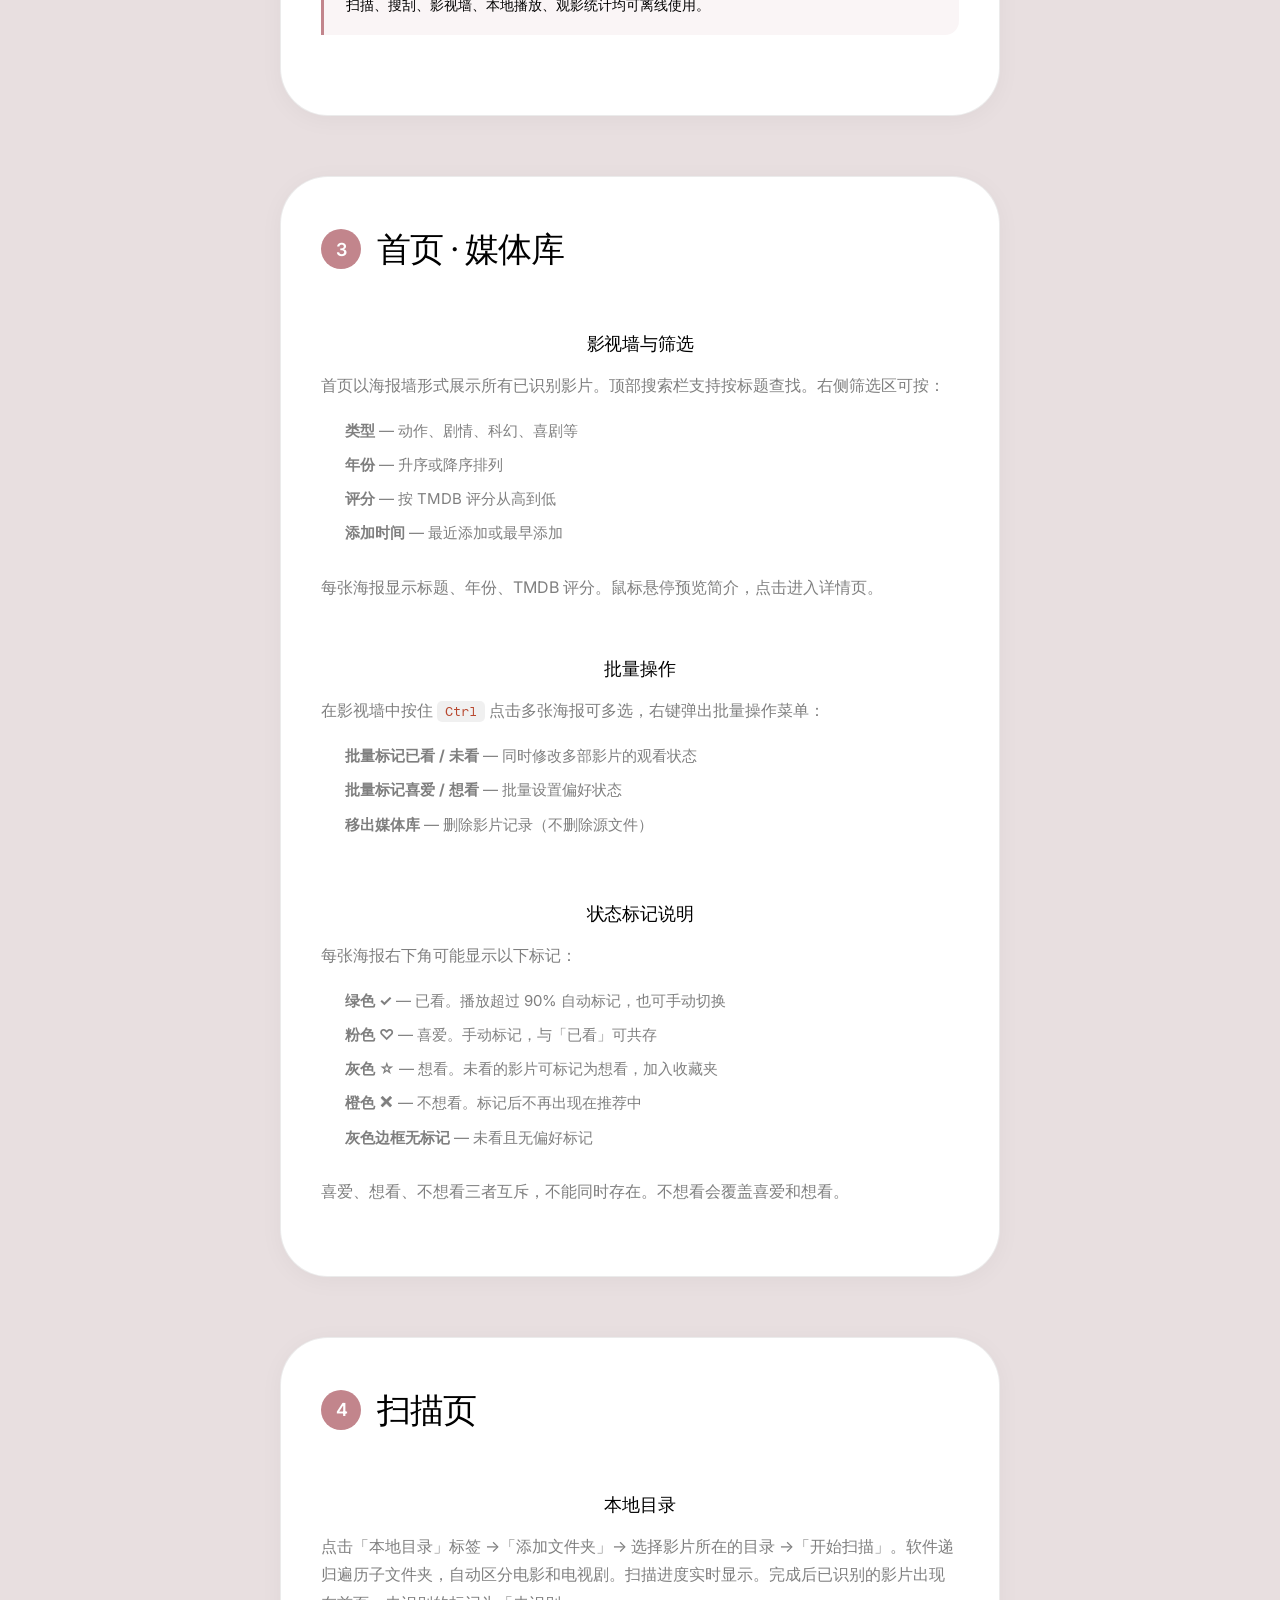
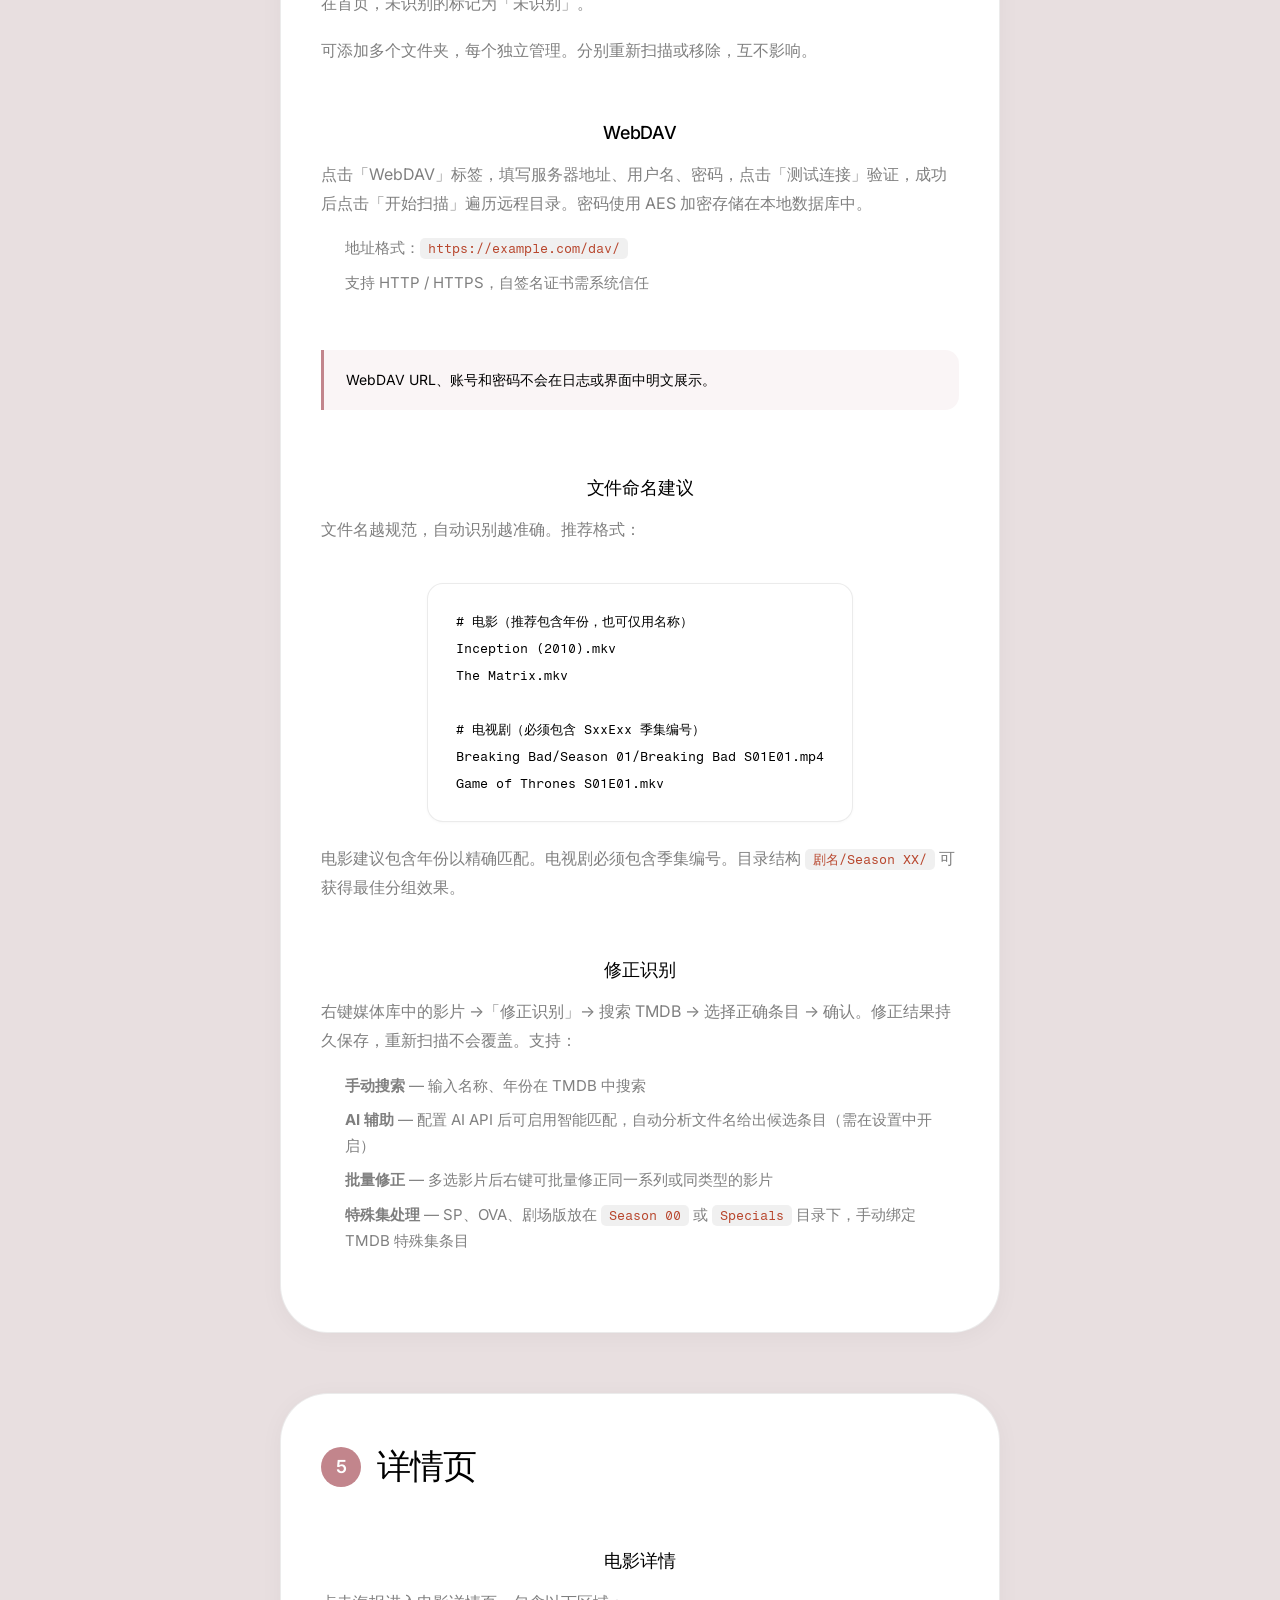
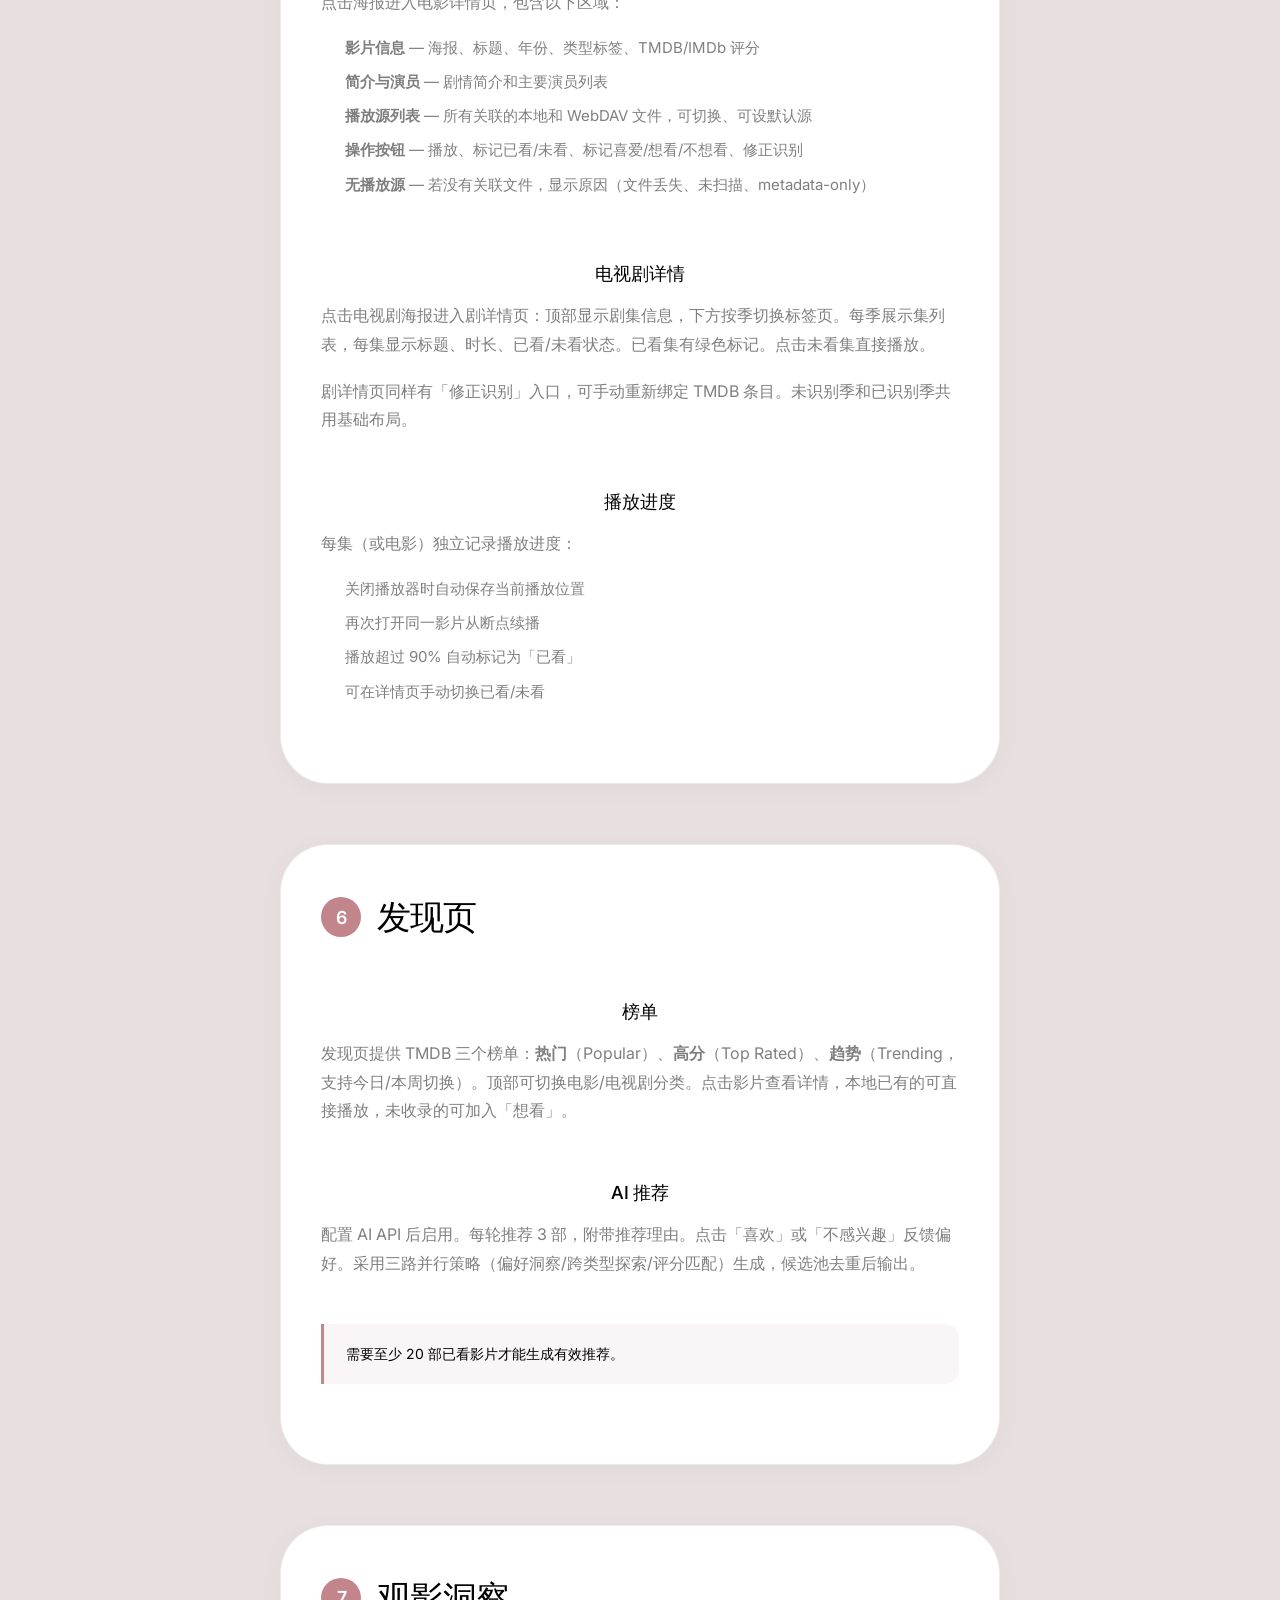
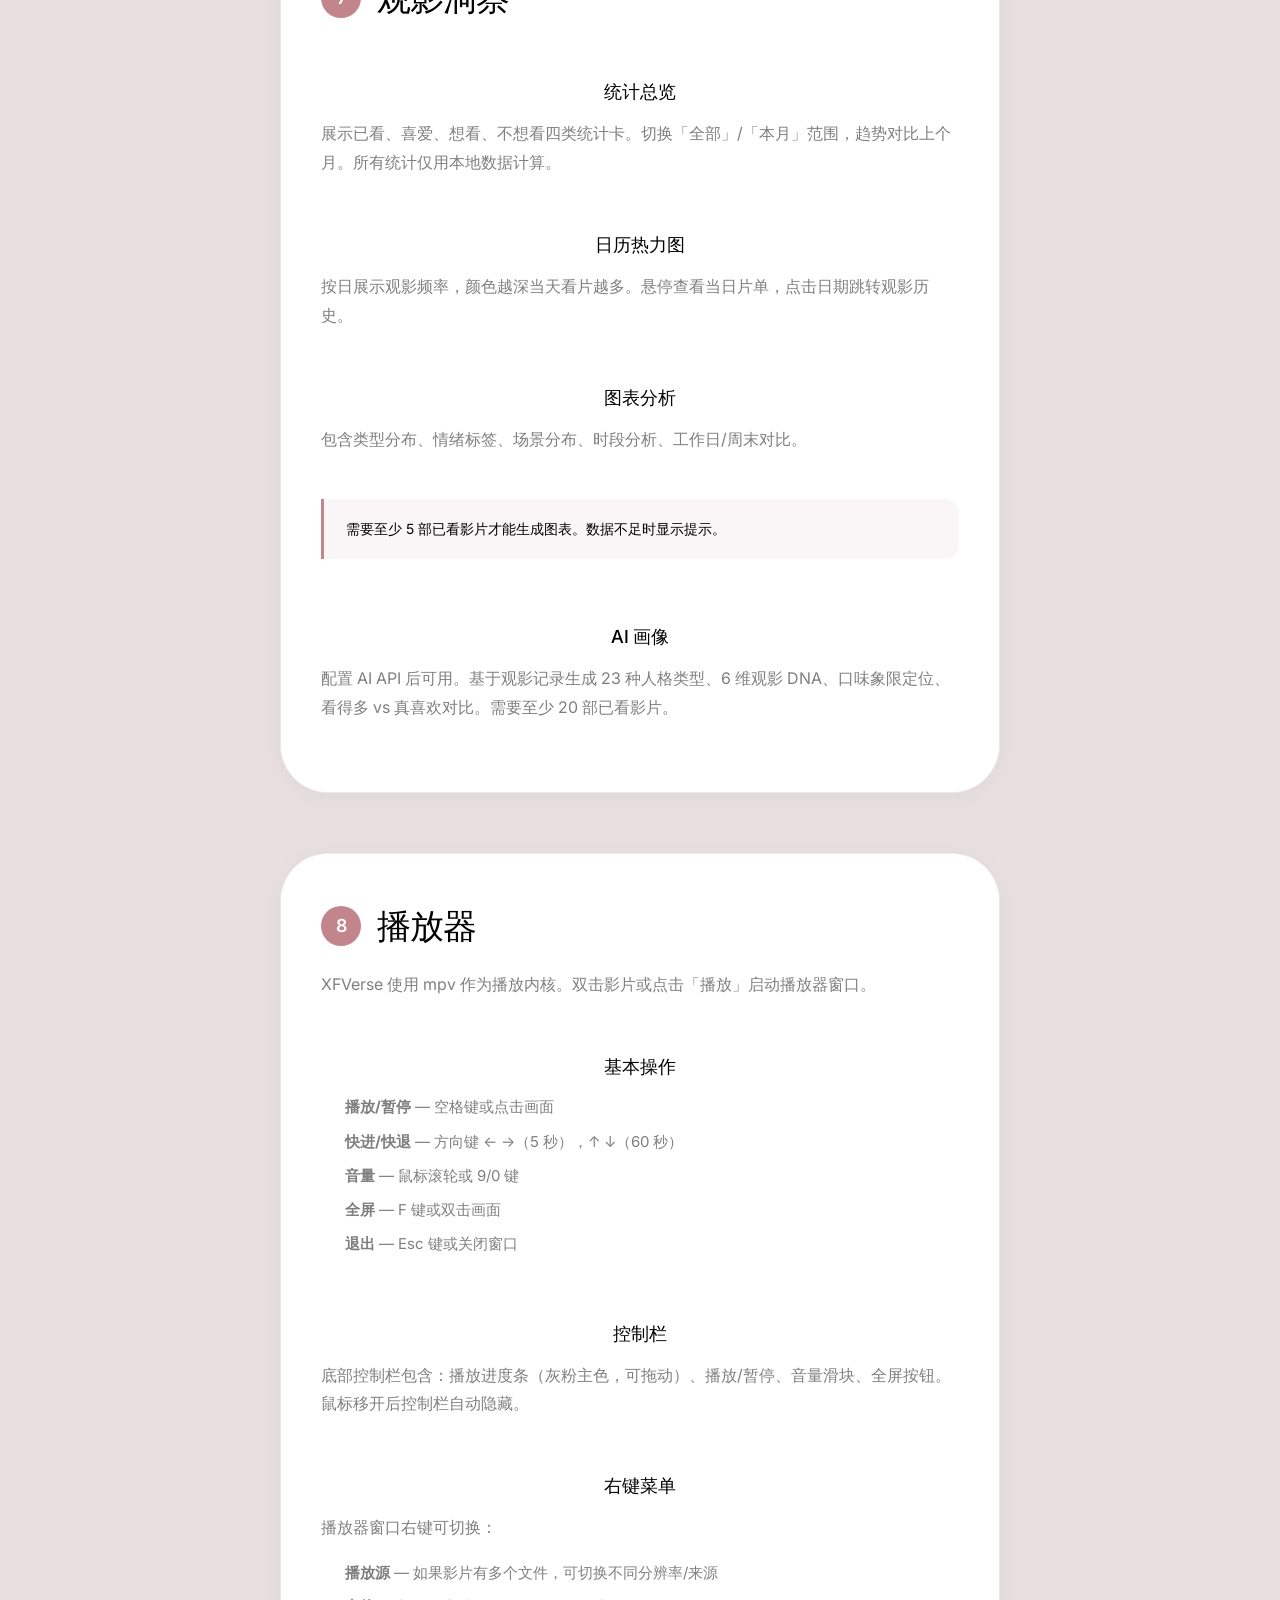
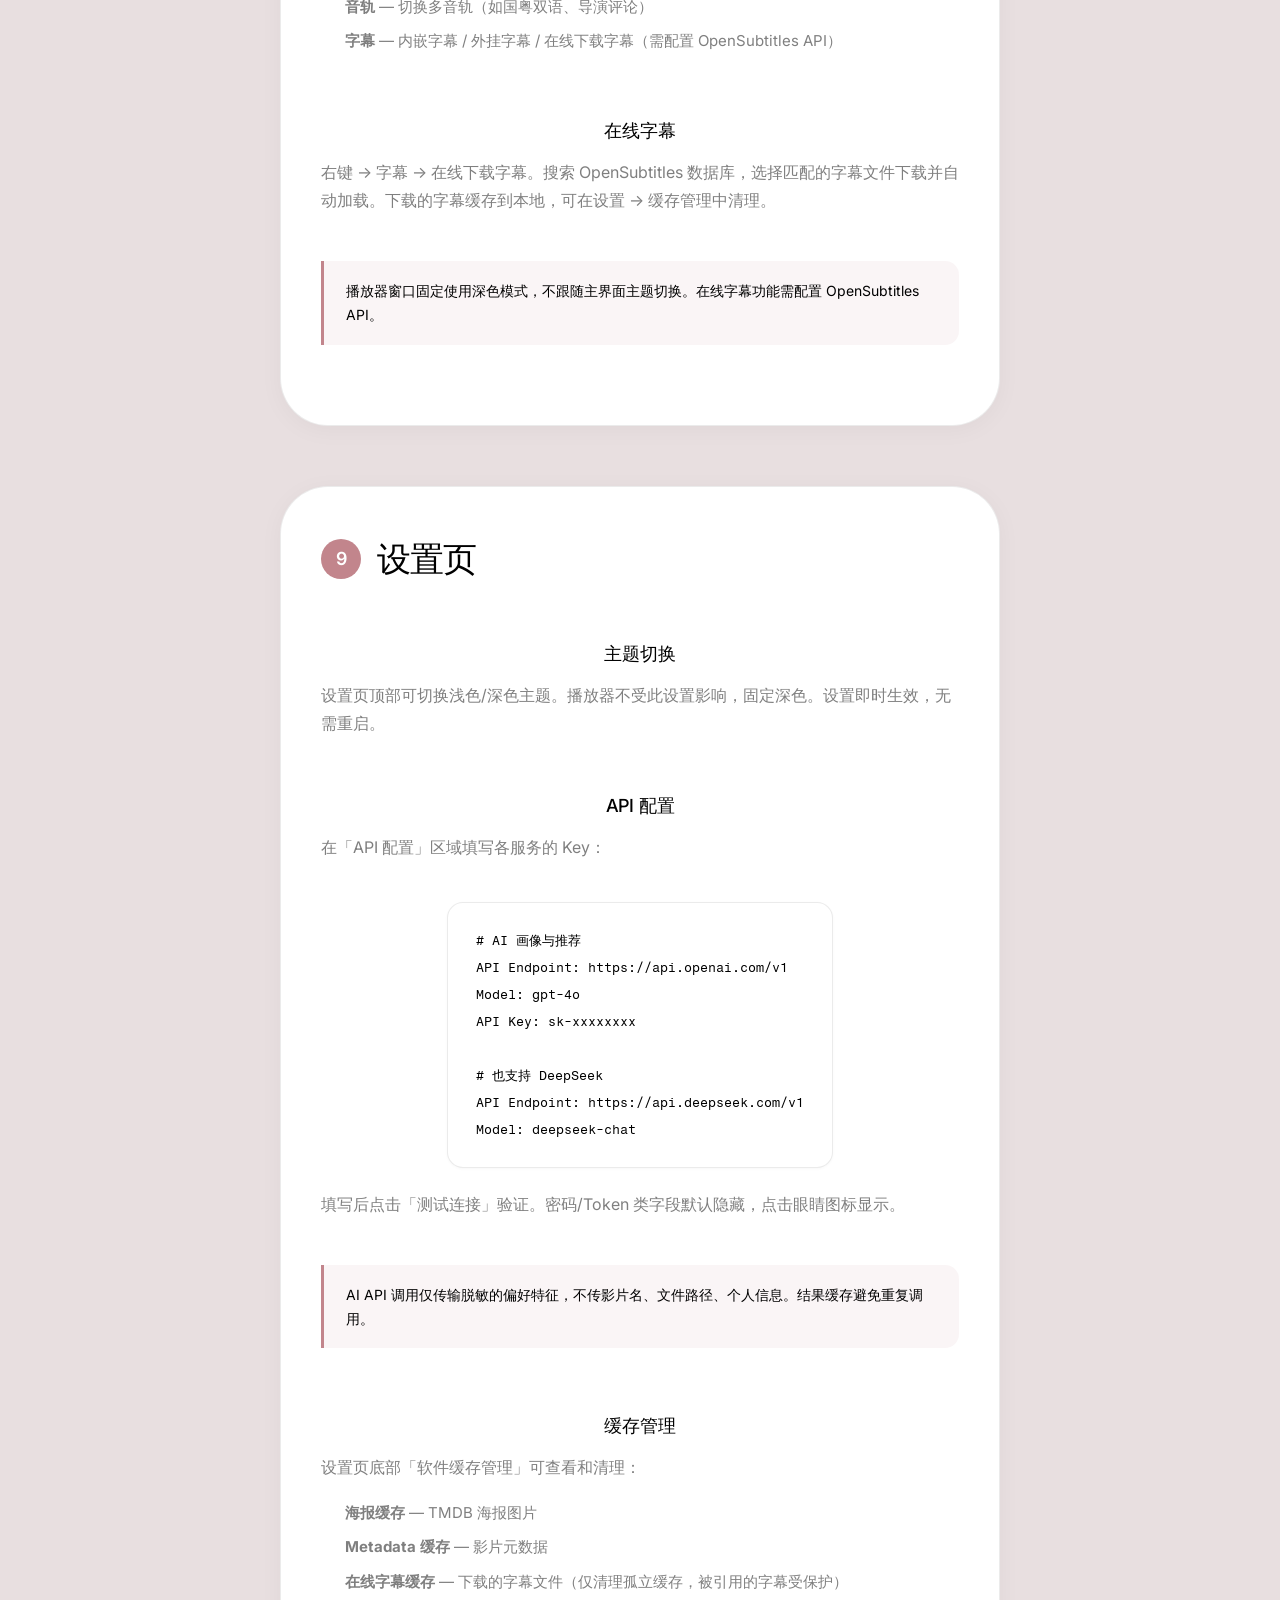
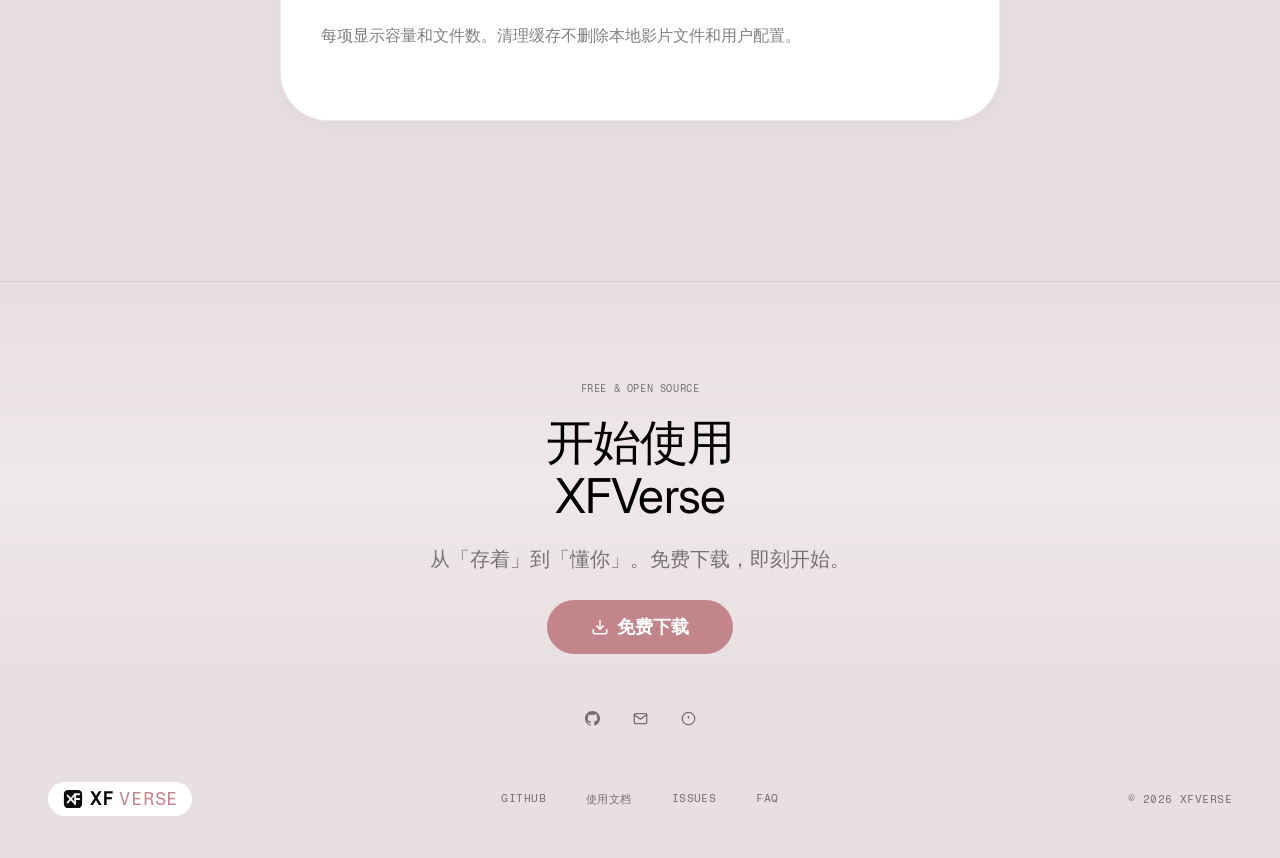
==== commit ad69d80f: "refactor: docs — restructured by page, added missing content Restructured by page/screen: - 首页·媒体库 (" ====
--- a/docs.html
+++ b/docs.html
@@ -530,196 +530,239 @@
 <div class="docs-page">
   <aside class="docs-sidebar">
     <div class="docs-sidebar-title">目录</div>
-    <a href="#quickstart" class="docs-nav-parent">快速开始</a>
-    <div class="docs-nav-children">
-      <a href="#quickstart-runtime">安装运行时</a>
-      <a href="#quickstart-download">下载 XFVerse</a>
-      <a href="#quickstart-source">添加片源</a>
-    </div>
+    <a href="#quickstart">快速开始</a>
     <a href="#install" class="docs-nav-parent">安装与环境</a>
     <div class="docs-nav-children">
       <a href="#install-req">系统要求</a>
       <a href="#install-net">网络依赖</a>
     </div>
-    <a href="#scan" class="docs-nav-parent">扫描与搜刮</a>
+    <a href="#home" class="docs-nav-parent">首页 · 媒体库</a>
     <div class="docs-nav-children">
-      <a href="#scan-local">本地文件夹</a>
-      <a href="#scan-naming">文件命名</a>
-      <a href="#scan-fix">手动修正</a>
+      <a href="#home-wall">影视墙与筛选</a>
+      <a href="#home-batch">批量操作</a>
+      <a href="#home-status">状态标记说明</a>
     </div>
-    <a href="#series" class="docs-nav-parent">电视剧支持</a>
+    <a href="#scan" class="docs-nav-parent">扫描页</a>
     <div class="docs-nav-children">
-      <a href="#series-naming">识别与命名</a>
-      <a href="#series-browse">剧集浏览</a>
-      <a href="#series-progress">进度与同步</a>
-      <a href="#series-updates">数据刷新</a>
+      <a href="#scan-local">本地目录</a>
+      <a href="#scan-webdav">WebDAV</a>
+      <a href="#scan-naming">文件命名建议</a>
+      <a href="#scan-fix">修正识别</a>
     </div>
-    <a href="#library" class="docs-nav-parent">媒体库管理</a>
+    <a href="#detail" class="docs-nav-parent">详情页</a>
     <div class="docs-nav-children">
-      <a href="#library-wall">影视墙</a>
-      <a href="#library-sources">播放源</a>
-      <a href="#library-episodes">剧集视图</a>
-      <a href="#library-theme">双主题</a>
+      <a href="#detail-movie">电影详情</a>
+      <a href="#detail-series">电视剧详情</a>
+      <a href="#detail-progress">播放进度</a>
     </div>
-    <a href="#discovery" class="docs-nav-parent">发现与推荐</a>
+    <a href="#discovery" class="docs-nav-parent">发现页</a>
     <div class="docs-nav-children">
-      <a href="#disco-charts">榜单浏览</a>
+      <a href="#disco-charts">榜单</a>
       <a href="#disco-ai">AI 推荐</a>
-      <a href="#disco-strategy">推荐策略</a>
     </div>
-    <a href="#stats" class="docs-nav-parent">观影统计</a>
+    <a href="#insights" class="docs-nav-parent">观影洞察</a>
     <div class="docs-nav-children">
-      <a href="#stats-overview">统计总览</a>
-      <a href="#stats-calendar">日历热力图</a>
-      <a href="#stats-charts">图表分析</a>
+      <a href="#insights-overview">统计总览</a>
+      <a href="#insights-calendar">日历热力图</a>
+      <a href="#insights-charts">图表分析</a>
+      <a href="#insights-persona">AI 画像</a>
     </div>
-    <a href="#webdav" class="docs-nav-parent">WebDAV 配置</a>
+    <a href="#player">播放器</a>
+    <a href="#settings" class="docs-nav-parent">设置页</a>
     <div class="docs-nav-children">
-      <a href="#webdav-setup">连接设置</a>
-      <a href="#webdav-stream">流式播放</a>
-    </div>
-    <a href="#ai" class="docs-nav-parent">AI 画像与推荐</a>
-    <div class="docs-nav-children">
-      <a href="#ai-persona">观影人格</a>
-      <a href="#ai-config">API 配置</a>
-      <a href="#ai-privacy">隐私说明</a>
+      <a href="#settings-theme">主题切换</a>
+      <a href="#settings-api">API 配置</a>
+      <a href="#settings-cache">缓存管理</a>
     </div>
   </aside>
 
   <main class="docs-content">
     <section id="quickstart">
       <h2>快速开始</h2>
-      <h3 id="quickstart-runtime">第一步：安装运行时</h3>
-      <p>下载并安装 <code>.NET 8 Desktop Runtime (x64)</code>：</p>
-      <pre><code>https://dotnet.microsoft.com/download/dotnet/8.0</code></pre>
-      <p>选择 <strong>Desktop Runtime</strong> → Windows x64，下载后运行安装程序。如果已安装过 .NET 8，可以跳过此步骤。</p>
-      <h3 id="quickstart-download">第二步：下载 XFVerse</h3>
-      <p>从 <a href="index.html#download">下载页面</a> 获取最新版本。解压到任意目录，双击 <code>XFVerse.exe</code> 运行。首次启动时会在用户目录下创建数据库和配置文件。</p>
-      <h3 id="quickstart-source">第三步：添加片源</h3>
-      <p>打开「扫描」页面，点击「本地目录」选择存放影片的文件夹，然后点击「开始扫描」。软件会自动遍历子目录、识别影片并拉取 TMDB 元数据。扫描完成后返回首页即可看到海报墙。建议先用 1-2 个文件夹测试，确认识别效果后再批量导入。</p>
-      <div class="docs-note">基础功能永久免费。AI 画像与推荐为可选模块，需自行配置 API 端点。</div>
+      <p>1. 下载安装 <a href="https://dotnet.microsoft.com/download/dotnet/8.0" target="_blank">.NET 8 Desktop Runtime (x64)</a>（选 Desktop Runtime → Windows x64）</p>
+      <p>2. 从 <a href="index.html#download">下载页面</a> 获取 XFVerse，解压后双击 <code>XFVerse.exe</code></p>
+      <p>3. 打开「扫描」页 →「本地目录」→ 添加影片文件夹 →「开始扫描」→ 返回首页查看海报墙</p>
+      <div class="docs-note">基础功能永久免费。AI 画像与推荐需自行配置 API。</div>
     </section>
 
     <section id="install">
       <h2>安装与环境</h2>
       <h3 id="install-req">系统要求</h3>
       <ul>
-        <li><strong>操作系统</strong>：Windows 10 / 11（64 位）</li>
-        <li><strong>运行时</strong>：.NET 8 Desktop Runtime (x64)</li>
-        <li><strong>内存</strong>：512MB 以上</li>
-        <li><strong>磁盘</strong>：200MB 以上（不含影片文件）</li>
-        <li><strong>显卡</strong>：支持 DirectX 11（mpv 播放要求）</li>
-      </ul>
-      <h3 id="install-net">网络依赖</h3>
-      <p>以下 API 为可选配置，在设置页中填写：</p>
-      <ul>
-        <li><strong>TMDB API</strong>：获取影片海报、简介、演员、评分。内置默认 Key，也可自行申请</li>
-        <li><strong>OMDb API</strong>：辅助元数据匹配（可选）</li>
-        <li><strong>OpenAI 兼容 API</strong>：启用 AI 画像与推荐，支持 OpenAI / DeepSeek 等接口</li>
-        <li><strong>OpenSubtitles API</strong>：在线字幕搜索（可选）</li>
-      </ul>
-      <div class="docs-note">扫描、搜刮、影视墙、本地播放、观影统计均可离线使用。不配 API 不影响基本功能。</div>
+        <li>Windows 10 / 11（64 位）</li>
+        <li>.NET 8 Desktop Runtime (x64)</li>
+        <li>512MB 以上内存，200MB 以上磁盘</li>
+        <li>支持 DirectX 11 的显卡（mpv 硬解要求）</li>
+      </ul>
+      <h3 id="install-net">API 配置（可选）</h3>
+      <p>以下 API 在设置页中填写，不配置不影响基本功能：</p>
+      <ul>
+        <li><strong>TMDB API</strong> — 获取海报、简介、演员、评分。内置默认 Key</li>
+        <li><strong>OMDb API</strong> — 辅助元数据匹配</li>
+        <li><strong>OpenAI 兼容 API</strong> — 启用 AI 画像与推荐</li>
+        <li><strong>OpenSubtitles API</strong> — 在线字幕搜索</li>
+      </ul>
+      <div class="docs-note">扫描、搜刮、影视墙、本地播放、观影统计均可离线使用。</div>
+    </section>
+
+    <section id="home">
+      <h2>首页 · 媒体库</h2>
+      <h3 id="home-wall">影视墙与筛选</h3>
+      <p>首页以海报墙形式展示所有已识别影片。顶部搜索栏支持按标题查找。右侧筛选区可按：</p>
+      <ul>
+        <li><strong>类型</strong> — 动作、剧情、科幻、喜剧等</li>
+        <li><strong>年份</strong> — 升序或降序排列</li>
+        <li><strong>评分</strong> — 按 TMDB 评分从高到低</li>
+        <li><strong>添加时间</strong> — 最近添加或最早添加</li>
+      </ul>
+      <p>每张海报显示标题、年份、TMDB 评分。鼠标悬停预览简介，点击进入详情页。</p>
+      <h3 id="home-batch">批量操作</h3>
+      <p>在影视墙中按住 <code>Ctrl</code> 点击多张海报可多选，右键弹出批量操作菜单：</p>
+      <ul>
+        <li><strong>批量标记已看 / 未看</strong> — 同时修改多部影片的观看状态</li>
+        <li><strong>批量标记喜爱 / 想看</strong> — 批量设置偏好状态</li>
+        <li><strong>移出媒体库</strong> — 删除影片记录（不删除源文件）</li>
+      </ul>
+      <h3 id="home-status">状态标记说明</h3>
+      <p>每张海报右下角可能显示以下标记：</p>
+      <ul>
+        <li><strong>绿色 ✓</strong> — 已看。播放超过 90% 自动标记，也可手动切换</li>
+        <li><strong>粉色 ♡</strong> — 喜爱。手动标记，与「已看」可共存</li>
+        <li><strong>灰色 ☆</strong> — 想看。未看的影片可标记为想看，加入收藏夹</li>
+        <li><strong>橙色 ✕</strong> — 不想看。标记后不再出现在推荐中</li>
+        <li><strong>灰色边框无标记</strong> — 未看且无偏好标记</li>
+      </ul>
+      <p>喜爱、想看、不想看三者互斥，不能同时存在。不想看会覆盖喜爱和想看。</p>
     </section>
 
     <section id="scan">
-      <h2>扫描与搜刮</h2>
-      <h3 id="scan-local">添加本地文件夹</h3>
-      <p>打开「扫描」→「本地目录」，点击「添加文件夹」选择影片目录。软件会递归遍历子文件夹，自动区分电影和电视剧。扫描进度实时显示，完成后已识别的影片出现在首页媒体库，未识别的标记为「未识别」。</p>
-      <p>可以添加多个文件夹，每个独立管理扫描状态，可分别重新扫描或移除。</p>
+      <h2>扫描页</h2>
+      <h3 id="scan-local">本地目录</h3>
+      <p>点击「本地目录」标签 →「添加文件夹」→ 选择影片所在的目录 →「开始扫描」。软件递归遍历子文件夹，自动区分电影和电视剧。扫描进度实时显示。完成后已识别的影片出现在首页，未识别的标记为「未识别」。</p>
+      <p>可添加多个文件夹，每个独立管理。分别重新扫描或移除，互不影响。</p>
+      <h3 id="scan-webdav">WebDAV</h3>
+      <p>点击「WebDAV」标签，填写服务器地址、用户名、密码，点击「测试连接」验证，成功后点击「开始扫描」遍历远程目录。密码使用 AES 加密存储在本地数据库中。</p>
+      <ul>
+        <li>地址格式：<code>https://example.com/dav/</code></li>
+        <li>支持 HTTP / HTTPS，自签名证书需系统信任</li>
+      </ul>
+      <div class="docs-note">WebDAV URL、账号和密码不会在日志或界面中明文展示。</div>
       <h3 id="scan-naming">文件命名建议</h3>
-      <p>识别准确率取决于文件名规范程度。推荐的命名方式：</p>
-      <pre><code># 电影：名称 + 年份
+      <p>文件名越规范，自动识别越准确。推荐格式：</p>
+      <pre><code># 电影（推荐包含年份，也可仅用名称）
 Inception (2010).mkv
-The Matrix (1999).mp4
-
-# 电视剧：剧名 + SxxExx
+The Matrix.mkv
+
+# 电视剧（必须包含 SxxExx 季集编号）
 Breaking Bad/Season 01/Breaking Bad S01E01.mp4
-权力的游戏/Season 01/Game of Thrones S01E01.mkv</code></pre>
-      <p>电影必须有 <strong>年份</strong>，电视剧必须有 <strong>SxxExx</strong> 季集编号，这是 TMDB 匹配的关键。</p>
-      <h3 id="scan-fix">手动修正识别</h3>
-      <p>右键媒体库中的影片 →「修正识别」→ 输入名称搜索 TMDB → 选择正确条目 → 确认。修正结果持久保存，重新扫描不会覆盖。</p>
-    </section>
-
-    <section id="series">
-      <h2>电视剧支持</h2>
-      <h3 id="series-naming">文件命名规则</h3>
-      <p>电视剧识别依赖文件名中的季/集标记：</p>
-      <pre><code>S01E01  → 第 1 季第 1 集
-S02E05  → 第 2 季第 5 集
-1x01    → 第 1 季第 1 集（备选）</code></pre>
-      <p>推荐目录结构：<code>剧名/Season XX/</code>。不在子目录中也可识别，只要有 SxxExx。特殊集（SP、OVA）放在 <code>Season 00</code> 或 <code>Specials</code> 下。</p>
-      <h3 id="series-browse">浏览剧集</h3>
-      <p>点击电视剧海报进入详情页：顶部显示剧集信息和类型标签，下方按季切换标签页，每集显示标题、时长和已看/未看状态。点击未看集可直接播放。</p>
-      <h3 id="series-progress">播放进度</h3>
-      <p>每集独立记录进度：关闭播放器自动保存位置，再次打开从断点续播，播放超过 90% 自动标为已看。也可以在详情页手动切换状态。</p>
-      <h3 id="series-updates">数据刷新</h3>
-      <p>重新扫描目录时自动检测新增集数，新发现的标为未看，已有影片不重复添加。可以手动触发单个目录的重新扫描。</p>
-    </section>
-
-    <section id="library">
-      <h2>媒体库管理</h2>
-      <h3 id="library-wall">影视墙浏览</h3>
-      <p>首页以海报墙展示所有已识别影片。顶部搜索栏支持按标题查找，右侧可按类型、年份、评分排序和筛选。每张海报显示标题、年份和 TMDB 评分，鼠标悬停可预览简介。</p>
-      <h3 id="library-sources">播放源管理</h3>
-      <p>在影片详情页查看和切换播放源。一部影片可以关联多个文件（不同分辨率、本地/WebDAV），点击「播放」使用默认源。可以在详情页设置默认播放源。没有关联文件的影片显示「无播放源」。</p>
-      <h3 id="library-episodes">剧集视图</h3>
-      <p>剧集按季分组，每集显示标题、时长和进度条。已看集显示绿色标记。点击任意集直接播放。播完后询问是否继续下一集。</p>
-      <h3 id="library-theme">浅色 / 深色主题</h3>
-      <p>在设置页切换浅色和深色主题。播放器固定使用深色模式。</p>
+Game of Thrones S01E01.mkv</code></pre>
+      <p>电影建议包含年份以精确匹配。电视剧必须包含季集编号。目录结构 <code>剧名/Season XX/</code> 可获得最佳分组效果。</p>
+      <h3 id="scan-fix">修正识别</h3>
+      <p>右键媒体库中的影片 →「修正识别」→ 搜索 TMDB → 选择正确条目 → 确认。修正结果持久保存，重新扫描不会覆盖。支持：</p>
+      <ul>
+        <li><strong>手动搜索</strong> — 输入名称、年份在 TMDB 中搜索</li>
+        <li><strong>AI 辅助</strong> — 配置 AI API 后可启用智能匹配，自动分析文件名给出候选条目（需在设置中开启）</li>
+        <li><strong>批量修正</strong> — 多选影片后右键可批量修正同一系列或同类型的影片</li>
+        <li><strong>特殊集处理</strong> — SP、OVA、剧场版放在 <code>Season 00</code> 或 <code>Specials</code> 目录下，手动绑定 TMDB 特殊集条目</li>
+      </ul>
+    </section>
+
+    <section id="detail">
+      <h2>详情页</h2>
+      <h3 id="detail-movie">电影详情</h3>
+      <p>点击海报进入电影详情页，包含以下区域：</p>
+      <ul>
+        <li><strong>影片信息</strong> — 海报、标题、年份、类型标签、TMDB/IMDb 评分</li>
+        <li><strong>简介与演员</strong> — 剧情简介和主要演员列表</li>
+        <li><strong>播放源列表</strong> — 所有关联的本地和 WebDAV 文件，可切换、可设默认源</li>
+        <li><strong>操作按钮</strong> — 播放、标记已看/未看、标记喜爱/想看/不想看、修正识别</li>
+        <li><strong>无播放源</strong> — 若没有关联文件，显示原因（文件丢失、未扫描、metadata-only）</li>
+      </ul>
+      <h3 id="detail-series">电视剧详情</h3>
+      <p>点击电视剧海报进入剧详情页：顶部显示剧集信息，下方按季切换标签页。每季展示集列表，每集显示标题、时长、已看/未看状态。已看集有绿色标记。点击未看集直接播放。</p>
+      <p>剧详情页同样有「修正识别」入口，可手动重新绑定 TMDB 条目。未识别季和已识别季共用基础布局。</p>
+      <h3 id="detail-progress">播放进度</h3>
+      <p>每集（或电影）独立记录播放进度：</p>
+      <ul>
+        <li>关闭播放器时自动保存当前播放位置</li>
+        <li>再次打开同一影片从断点续播</li>
+        <li>播放超过 90% 自动标记为「已看」</li>
+        <li>可在详情页手动切换已看/未看</li>
+      </ul>
     </section>
 
     <section id="discovery">
-      <h2>发现与推荐</h2>
-      <h3 id="disco-charts">榜单浏览</h3>
-      <p>发现页提供 TMDB 三个榜单：热门、高分、趋势（今日/本周）。顶部可切换电影/电视剧。点击影片查看详情，已收录的可直接播放，未收录的可添加到「想看」。</p>
+      <h2>发现页</h2>
+      <h3 id="disco-charts">榜单</h3>
+      <p>发现页提供 TMDB 三个榜单：<strong>热门</strong>（Popular）、<strong>高分</strong>（Top Rated）、<strong>趋势</strong>（Trending，支持今日/本周切换）。顶部可切换电影/电视剧分类。点击影片查看详情，本地已有的可直接播放，未收录的可加入「想看」。</p>
       <h3 id="disco-ai">AI 推荐</h3>
-      <p>配置 AI API 后，系统根据观影记录生成推荐，每条附带推荐理由。点击「喜欢」或「不感兴趣」帮助 AI 学习偏好。需要至少 20 部已看影片才能生成。</p>
-      <h3 id="disco-strategy">推荐策略</h3>
-      <p>三路并行：偏好洞察（同类型推荐）、跨类型探索（拓展观影边界）、评分匹配（相似风格）。三路去重后合并输出，每轮 3 部。</p>
-    </section>
-
-    <section id="stats">
-      <h2>观影统计</h2>
-      <h3 id="stats-overview">统计总览</h3>
-      <p>观影洞察页展示四类数据：已看、喜爱、想看、不想看。切换「全部」/「本月」范围，趋势统一对比上个月。所有统计仅用本地数据计算。</p>
-      <h3 id="stats-calendar">日历热力图</h3>
-      <p>按日展示观影频率，颜色越深当天看片越多。悬停查看当日片单，点击日期跳转到观影历史。</p>
-      <h3 id="stats-charts">图表分析</h3>
-      <p>包含类型分布、情绪标签、场景分布、时段分析、工作日/周末对比等维度。</p>
-      <div class="docs-note">需要至少观看 5 部影片才能生成图表。数据不足时显示提示而非空白。</div>
-    </section>
-
-    <section id="webdav">
-      <h2>WebDAV 配置</h2>
-      <h3 id="webdav-setup">连接设置</h3>
-      <p>打开「扫描」→「WebDAV」，填写服务器地址、用户名和密码，点击「测试连接」验证，成功后点击「开始扫描」。</p>
-      <ul>
-        <li>地址格式：<code>https://example.com/dav/</code></li>
-        <li>支持 HTTP 和 HTTPS，自签名证书需系统信任</li>
-      </ul>
-      <div class="docs-note">密码使用 AES 加密存储在本地。URL、账号和密码不会在日志或界面中明文展示。</div>
-      <h3 id="webdav-stream">流式播放</h3>
-      <p>WebDAV 影片可直接流式播放，无需下载。mpv 从远程读取视频流，支持拖动跳转（需服务器支持 Range 请求）。播放体验取决于带宽，高码率影片建议局域网环境。</p>
-    </section>
-
-    <section id="ai">
-      <h2>AI 画像与推荐</h2>
-      <p>需要配置 OpenAI 兼容 API 才能使用此功能。</p>
-      <h3 id="ai-persona">观影人格</h3>
-      <p>基于观影记录生成：23 种人格类型、6 维观影 DNA（类型/情绪/场景/年代/语言/节奏）、口味象限定位、看得多 vs 真喜欢对比。</p>
-      <div class="docs-note">需要至少 20 部已看影片才能生成。数据不足时显示「数据不足」和预计还需多少部。</div>
-      <h3 id="ai-config">API 配置</h3>
-      <p>在设置页「AI 配置」填写：</p>
-      <pre><code>API Endpoint: https://api.openai.com/v1
+      <p>配置 AI API 后启用。每轮推荐 3 部，附带推荐理由。点击「喜欢」或「不感兴趣」反馈偏好。采用三路并行策略（偏好洞察/跨类型探索/评分匹配）生成，候选池去重后输出。</p>
+      <div class="docs-note">需要至少 20 部已看影片才能生成有效推荐。</div>
+    </section>
+
+    <section id="insights">
+      <h2>观影洞察</h2>
+      <h3 id="insights-overview">统计总览</h3>
+      <p>展示已看、喜爱、想看、不想看四类统计卡。切换「全部」/「本月」范围，趋势对比上个月。所有统计仅用本地数据计算。</p>
+      <h3 id="insights-calendar">日历热力图</h3>
+      <p>按日展示观影频率，颜色越深当天看片越多。悬停查看当日片单，点击日期跳转观影历史。</p>
+      <h3 id="insights-charts">图表分析</h3>
+      <p>包含类型分布、情绪标签、场景分布、时段分析、工作日/周末对比。</p>
+      <div class="docs-note">需要至少 5 部已看影片才能生成图表。数据不足时显示提示。</div>
+      <h3 id="insights-persona">AI 画像</h3>
+      <p>配置 AI API 后可用。基于观影记录生成 23 种人格类型、6 维观影 DNA、口味象限定位、看得多 vs 真喜欢对比。需要至少 20 部已看影片。</p>
+    </section>
+
+    <section id="player">
+      <h2>播放器</h2>
+      <p>XFVerse 使用 mpv 作为播放内核。双击影片或点击「播放」启动播放器窗口。</p>
+      <h3>基本操作</h3>
+      <ul>
+        <li><strong>播放/暂停</strong> — 空格键或点击画面</li>
+        <li><strong>快进/快退</strong> — 方向键 ← →（5 秒），↑ ↓（60 秒）</li>
+        <li><strong>音量</strong> — 鼠标滚轮或 9/0 键</li>
+        <li><strong>全屏</strong> — F 键或双击画面</li>
+        <li><strong>退出</strong> — Esc 键或关闭窗口</li>
+      </ul>
+      <h3>控制栏</h3>
+      <p>底部控制栏包含：播放进度条（灰粉主色，可拖动）、播放/暂停、音量滑块、全屏按钮。鼠标移开后控制栏自动隐藏。</p>
+      <h3>右键菜单</h3>
+      <p>播放器窗口右键可切换：</p>
+      <ul>
+        <li><strong>播放源</strong> — 如果影片有多个文件，可切换不同分辨率/来源</li>
+        <li><strong>音轨</strong> — 切换多音轨（如国粤双语、导演评论）</li>
+        <li><strong>字幕</strong> — 内嵌字幕 / 外挂字幕 / 在线下载字幕（需配置 OpenSubtitles API）</li>
+      </ul>
+      <h3>在线字幕</h3>
+      <p>右键 → 字幕 → 在线下载字幕。搜索 OpenSubtitles 数据库，选择匹配的字幕文件下载并自动加载。下载的字幕缓存到本地，可在设置 → 缓存管理中清理。</p>
+      <div class="docs-note">播放器窗口固定使用深色模式，不跟随主界面主题切换。在线字幕功能需配置 OpenSubtitles API。</div>
+    </section>
+
+    <section id="settings">
+      <h2>设置页</h2>
+      <h3 id="settings-theme">主题切换</h3>
+      <p>设置页顶部可切换浅色/深色主题。播放器不受此设置影响，固定深色。设置即时生效，无需重启。</p>
+      <h3 id="settings-api">API 配置</h3>
+      <p>在「API 配置」区域填写各服务的 Key：</p>
+      <pre><code># AI 画像与推荐
+API Endpoint: https://api.openai.com/v1
 Model: gpt-4o
 API Key: sk-xxxxxxxx
 
-# DeepSeek 示例
+# 也支持 DeepSeek
 API Endpoint: https://api.deepseek.com/v1
 Model: deepseek-chat</code></pre>
-      <p>填写后点击「测试连接」验证。API 按使用量计费。</p>
-      <h3 id="ai-privacy">隐私说明</h3>
-      <p>API 调用仅传输脱敏的偏好特征（类型分布、评分统计、情绪比例），不传影片名、文件路径、个人信息。原始记录存储在本地 SQLite。AI 功能完全可选，不配置不影响其他功能。同一批数据的结果会被缓存，避免重复调用。</p>
+      <p>填写后点击「测试连接」验证。密码/Token 类字段默认隐藏，点击眼睛图标显示。</p>
+      <div class="docs-note">AI API 调用仅传输脱敏的偏好特征，不传影片名、文件路径、个人信息。结果缓存避免重复调用。</div>
+      <h3 id="settings-cache">缓存管理</h3>
+      <p>设置页底部「软件缓存管理」可查看和清理：</p>
+      <ul>
+        <li><strong>海报缓存</strong> — TMDB 海报图片</li>
+        <li><strong>Metadata 缓存</strong> — 影片元数据</li>
+        <li><strong>在线字幕缓存</strong> — 下载的字幕文件（仅清理孤立缓存，被引用的字幕受保护）</li>
+      </ul>
+      <p>每项显示容量和文件数。清理缓存不删除本地影片文件和用户配置。</p>
+    </section>
     </section>
 
   </main>
